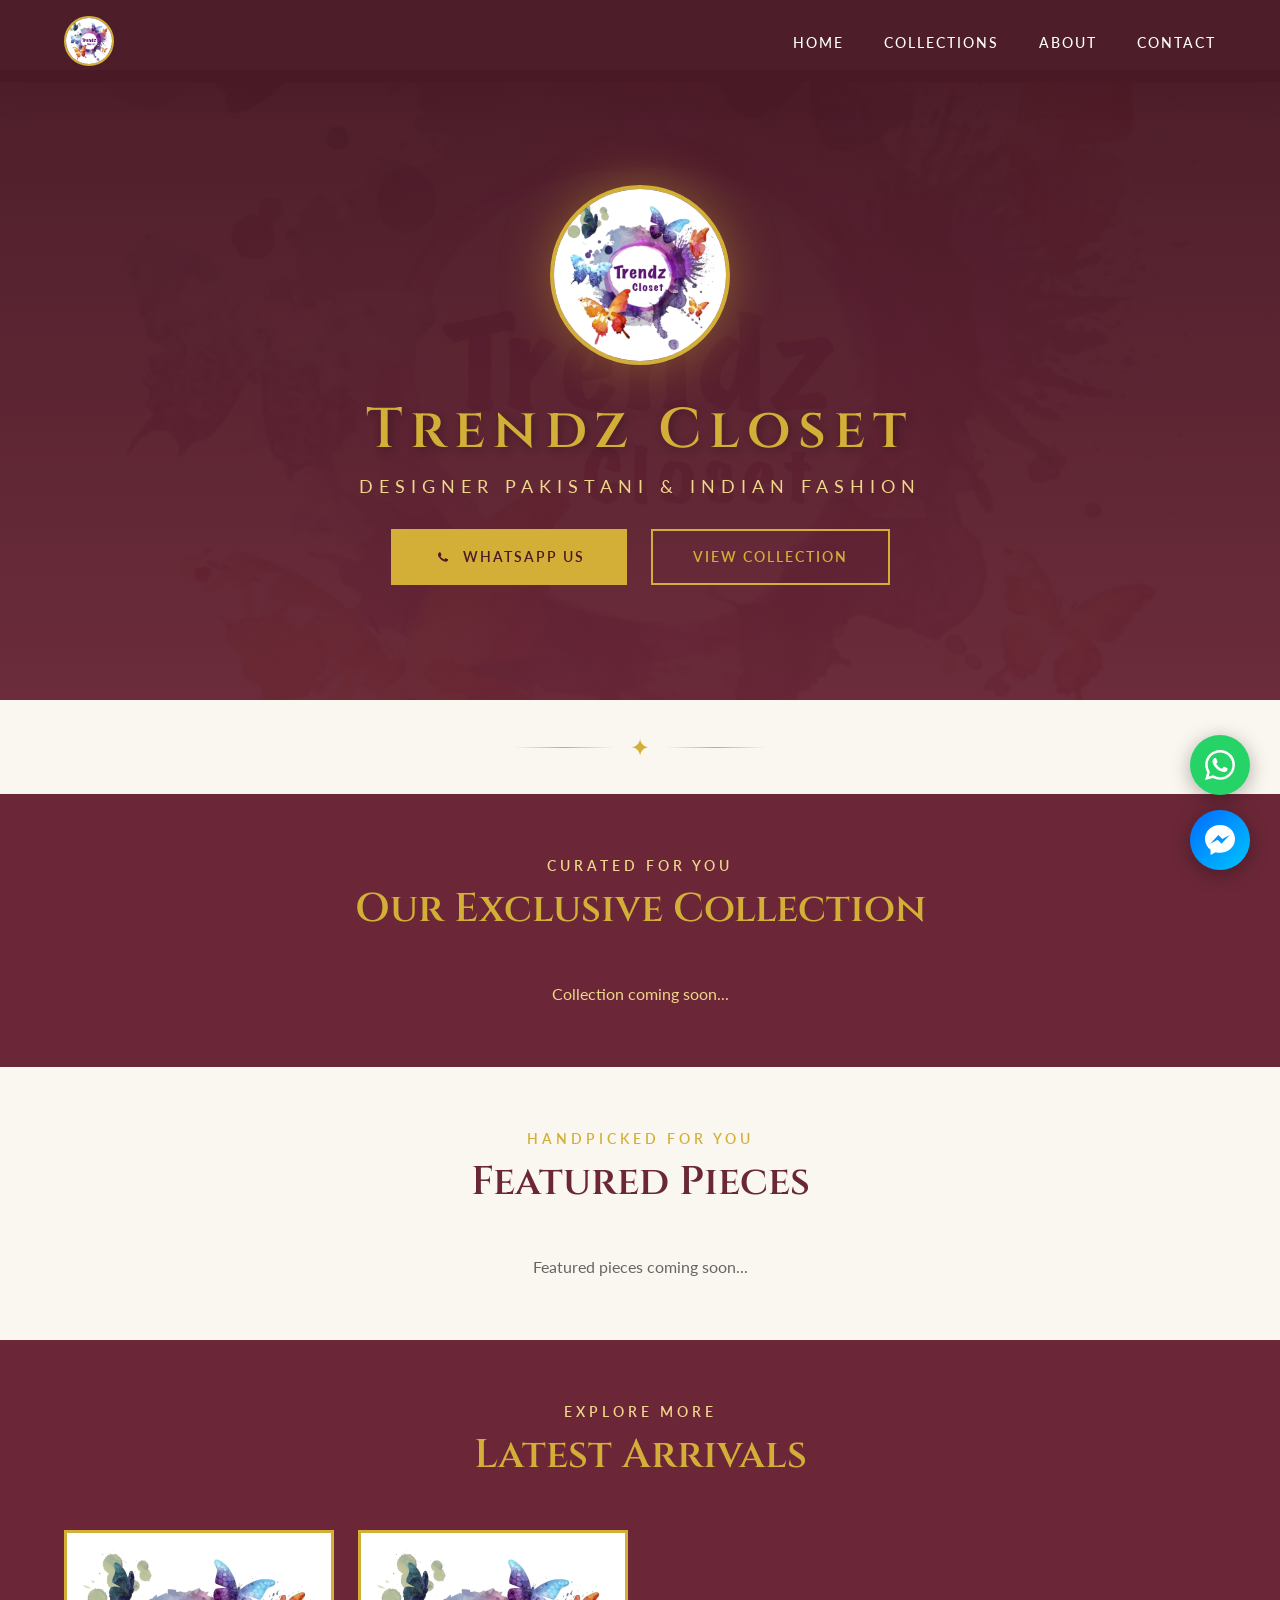
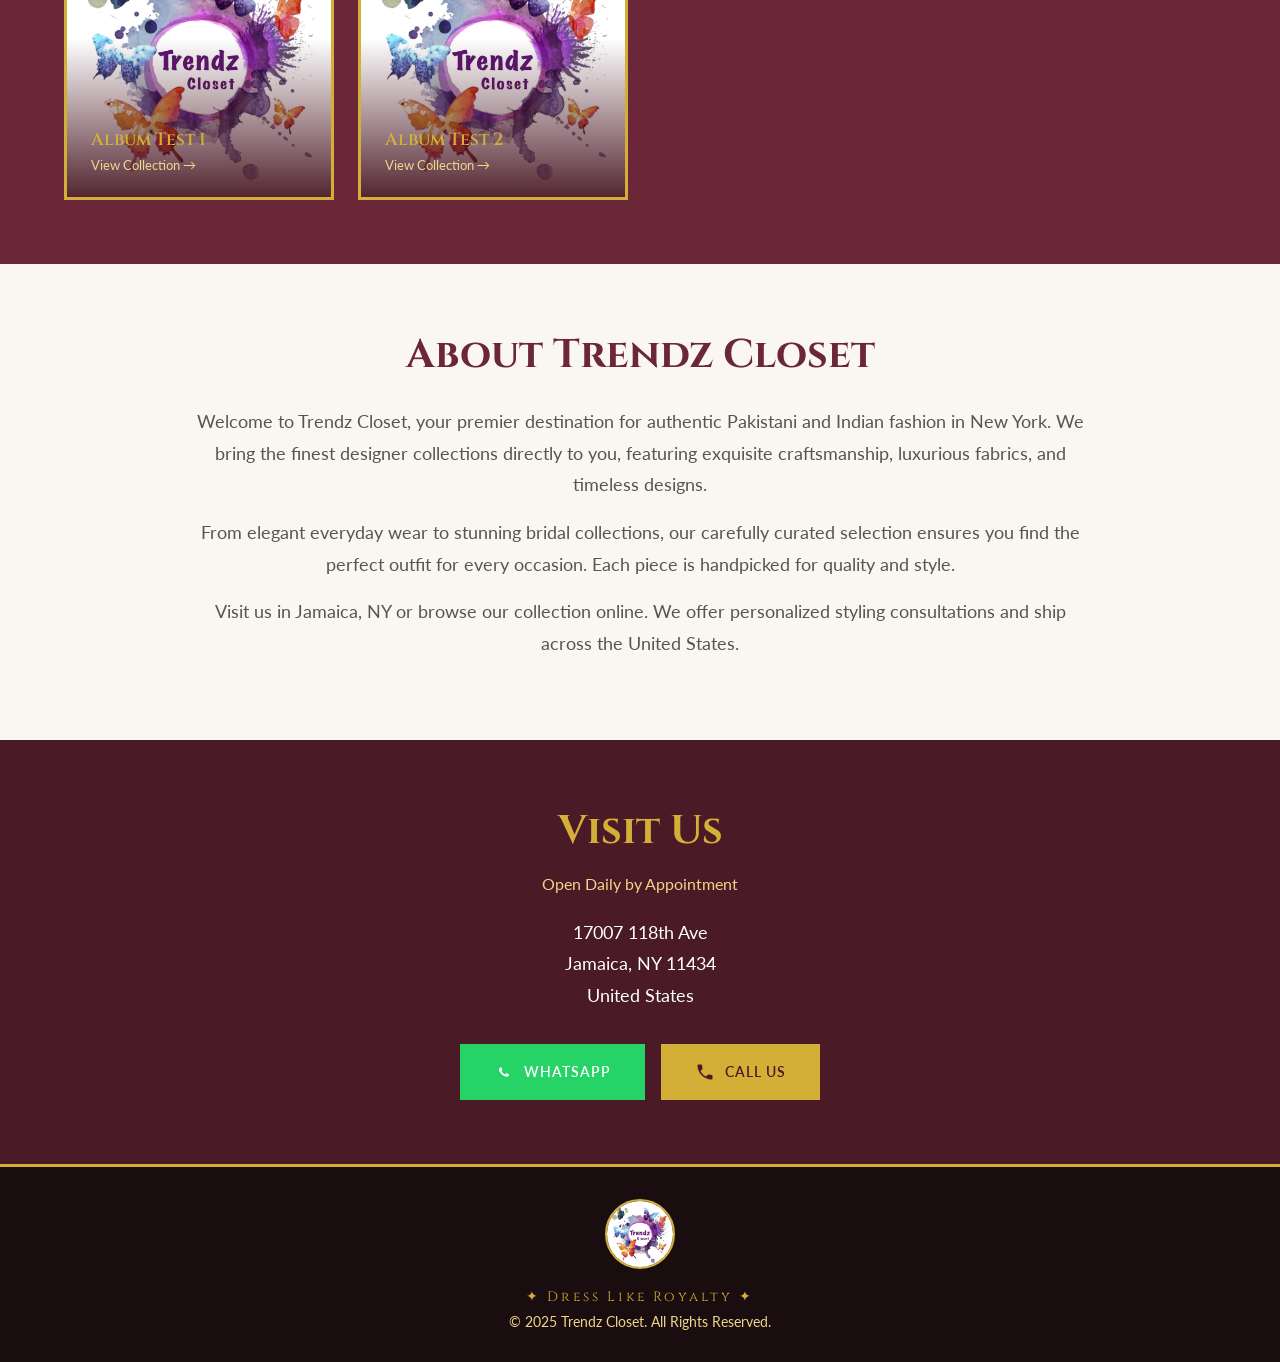
==== index.html @ cb1932cf "Add files via upload" ====
<!DOCTYPE html>
<html lang="en">
<head>
    <meta charset="UTF-8">
    <meta name="viewport" content="width=device-width, initial-scale=1.0">
    <title>Trendz Closet | Designer Pakistani & Indian Fashion</title>
    <link rel="preconnect" href="https://fonts.googleapis.com">
    <link rel="preconnect" href="https://fonts.gstatic.com" crossorigin>
    <link href="https://fonts.googleapis.com/css2?family=Cinzel:wght@400;500;600;700&family=Lato:wght@300;400;500;600&display=swap" rel="stylesheet">
    <style>
        :root {
            --burgundy: #6b2737;
            --burgundy-dark: #4a1a26;
            --burgundy-light: #8c3a4b;
            --gold: #d4af37;
            --gold-light: #f0d68a;
            --cream: #faf6f0;
            --ivory: #fffff0;
            --charcoal: #2c2c2c;
        }
        
        * {
            margin: 0;
            padding: 0;
            box-sizing: border-box;
        }
        
        html {
            scroll-behavior: smooth;
        }
        
        body {
            font-family: 'Lato', sans-serif;
            background: var(--cream);
            color: var(--charcoal);
            overflow-x: hidden;
        }
        
        /* Loading Spinner */
        .loading {
            display: flex;
            justify-content: center;
            align-items: center;
            min-height: 300px;
        }
        
        .spinner {
            width: 50px;
            height: 50px;
            border: 4px solid var(--gold-light);
            border-top-color: var(--gold);
            border-radius: 50%;
            animation: spin 1s linear infinite;
        }
        
        @keyframes spin {
            to { transform: rotate(360deg); }
        }
        
        /* Floating Buttons */
        .floating-buttons {
            position: fixed;
            bottom: 30px;
            right: 30px;
            display: flex;
            flex-direction: column;
            gap: 15px;
            z-index: 9999;
        }
        
        .float-btn {
            width: 60px;
            height: 60px;
            border-radius: 50%;
            display: flex;
            align-items: center;
            justify-content: center;
            box-shadow: 0 4px 20px rgba(0,0,0,0.3);
            transition: all 0.3s ease;
            text-decoration: none;
        }
        
        .float-btn:hover {
            transform: scale(1.1);
        }
        
        .whatsapp-btn {
            background: #25D366;
        }
        
        .messenger-btn {
            background: linear-gradient(135deg, #006AFF 0%, #00C6FF 100%);
        }
        
        .float-btn svg {
            width: 30px;
            height: 30px;
            fill: white;
        }
        
        /* Navigation */
        nav {
            position: fixed;
            top: 0;
            left: 0;
            right: 0;
            z-index: 1000;
            padding: 1rem 5%;
            display: flex;
            justify-content: space-between;
            align-items: center;
            background: rgba(74, 26, 38, 0.98);
            box-shadow: 0 4px 30px rgba(74, 26, 38, 0.4);
        }
        
        .nav-logo {
            height: 50px;
            border-radius: 50%;
            border: 2px solid var(--gold);
        }
        
        .nav-links {
            display: flex;
            gap: 2.5rem;
            list-style: none;
        }
        
        .nav-links a {
            color: white;
            text-decoration: none;
            font-size: 0.85rem;
            letter-spacing: 2px;
            text-transform: uppercase;
            font-weight: 500;
            transition: all 0.3s ease;
        }
        
        .nav-links a:hover {
            color: var(--gold);
        }
        
        .mobile-menu {
            display: none;
            flex-direction: column;
            gap: 5px;
            cursor: pointer;
        }
        
        .mobile-menu span {
            width: 25px;
            height: 3px;
            background: var(--gold);
        }
        
        /* Hero Section */
        .hero {
            min-height: 70vh;
            position: relative;
            display: flex;
            align-items: center;
            justify-content: center;
            background: var(--burgundy-dark);
            margin-top: 70px;
        }
        
        .hero-bg {
            position: absolute;
            inset: 0;
            background: url('images/logo.jpg') center center / cover no-repeat;
            opacity: 0.2;
        }
        
        .hero-overlay {
            position: absolute;
            inset: 0;
            background: linear-gradient(180deg, 
                rgba(74, 26, 38, 0.9) 0%, 
                rgba(107, 39, 55, 0.85) 100%);
        }
        
        .hero-content {
            position: relative;
            z-index: 2;
            text-align: center;
            color: white;
            padding: 2rem;
        }
        
        .hero-logo {
            width: 180px;
            margin-bottom: 1.5rem;
            border-radius: 50%;
            border: 4px solid var(--gold);
            box-shadow: 0 0 50px rgba(212, 175, 55, 0.4);
            animation: glow 2s ease-in-out infinite alternate;
        }
        
        @keyframes glow {
            from { box-shadow: 0 0 30px rgba(212, 175, 55, 0.3); }
            to { box-shadow: 0 0 60px rgba(212, 175, 55, 0.6); }
        }
        
        .hero-content h1 {
            font-family: 'Cinzel', serif;
            font-size: 3.5rem;
            font-weight: 600;
            letter-spacing: 8px;
            margin-bottom: 0.5rem;
            color: var(--gold);
            text-shadow: 2px 2px 10px rgba(0,0,0,0.3);
        }
        
        .hero-content .tagline {
            font-size: 1.1rem;
            letter-spacing: 6px;
            text-transform: uppercase;
            color: var(--gold-light);
            margin-bottom: 2rem;
        }
        
        .hero-buttons {
            display: flex;
            gap: 1.5rem;
            justify-content: center;
            flex-wrap: wrap;
        }
        
        .hero-btn {
            padding: 1rem 2.5rem;
            text-decoration: none;
            font-weight: 600;
            letter-spacing: 2px;
            text-transform: uppercase;
            font-size: 0.85rem;
            transition: all 0.3s ease;
            display: inline-flex;
            align-items: center;
            gap: 10px;
        }
        
        .hero-btn.primary {
            background: var(--gold);
            color: var(--burgundy-dark);
            border: 2px solid var(--gold);
        }
        
        .hero-btn.primary:hover {
            background: transparent;
            color: var(--gold);
        }
        
        .hero-btn.secondary {
            background: transparent;
            color: var(--gold);
            border: 2px solid var(--gold);
        }
        
        .hero-btn.secondary:hover {
            background: var(--gold);
            color: var(--burgundy-dark);
        }
        
        .hero-btn svg {
            width: 20px;
            height: 20px;
            fill: currentColor;
        }
        
        /* Divider */
        .divider {
            display: flex;
            align-items: center;
            justify-content: center;
            gap: 1rem;
            padding: 2rem 0;
            background: var(--cream);
        }
        
        .divider span {
            color: var(--gold);
            font-size: 1.5rem;
        }
        
        .divider::before, .divider::after {
            content: '';
            width: 100px;
            height: 1px;
            background: linear-gradient(90deg, transparent, var(--gold), transparent);
        }
        
        /* Section Styles */
        .section {
            padding: 4rem 5%;
        }
        
        .section.burgundy {
            background: var(--burgundy);
        }
        
        .section.cream {
            background: var(--cream);
        }
        
        .section-header {
            text-align: center;
            margin-bottom: 3rem;
        }
        
        .section-header .subtitle {
            color: var(--gold);
            letter-spacing: 4px;
            text-transform: uppercase;
            font-size: 0.85rem;
            font-weight: 600;
            margin-bottom: 0.5rem;
        }
        
        .section.burgundy .section-header .subtitle {
            color: var(--gold-light);
        }
        
        .section-header h2 {
            font-family: 'Cinzel', serif;
            font-size: 2.5rem;
            font-weight: 600;
            color: var(--burgundy);
        }
        
        .section.burgundy .section-header h2 {
            color: var(--gold);
        }
        
        /* Product Grid */
        .product-grid {
            display: grid;
            grid-template-columns: repeat(4, 1fr);
            gap: 1.5rem;
            max-width: 1400px;
            margin: 0 auto;
        }
        
        .product-grid.three-col {
            grid-template-columns: repeat(3, 1fr);
        }
        
        .product-card {
            position: relative;
            overflow: hidden;
            cursor: pointer;
            aspect-ratio: 3/4;
            border: 3px solid var(--gold);
            transition: all 0.3s ease;
            background: var(--burgundy-light);
        }
        
        .product-card:hover {
            transform: translateY(-8px);
            box-shadow: 0 20px 50px rgba(0,0,0,0.3);
        }
        
        .product-card img {
            width: 100%;
            height: 100%;
            object-fit: cover;
            transition: transform 0.6s ease;
        }
        
        .product-card:hover img {
            transform: scale(1.1);
        }
        
        .product-overlay {
            position: absolute;
            inset: 0;
            background: linear-gradient(180deg, transparent 30%, rgba(74, 26, 38, 0.95) 100%);
            display: flex;
            flex-direction: column;
            justify-content: flex-end;
            padding: 1.5rem;
            opacity: 0;
            transition: opacity 0.4s ease;
        }
        
        .product-card:hover .product-overlay {
            opacity: 1;
        }
        
        .product-overlay .price {
            font-family: 'Cinzel', serif;
            color: var(--gold);
            font-size: 1.5rem;
            font-weight: 600;
            margin-bottom: 0.3rem;
        }
        
        .product-overlay .description {
            color: var(--gold-light);
            font-size: 0.85rem;
            margin-bottom: 0.3rem;
        }
        
        .product-overlay .sizes {
            color: white;
            font-size: 0.75rem;
            letter-spacing: 2px;
            margin-bottom: 1rem;
        }
        
        .product-overlay .whatsapp-link {
            display: inline-flex;
            align-items: center;
            justify-content: center;
            gap: 8px;
            padding: 0.8rem 1.2rem;
            background: #25D366;
            color: white;
            text-decoration: none;
            font-size: 0.8rem;
            font-weight: 600;
            letter-spacing: 1px;
            text-transform: uppercase;
            transition: all 0.3s ease;
        }
        
        .product-overlay .whatsapp-link:hover {
            background: #128C7E;
        }
        
        .product-overlay .whatsapp-link svg {
            width: 18px;
            height: 18px;
            fill: white;
        }
        
        /* Featured Section (3 columns) */
        .featured-grid {
            display: grid;
            grid-template-columns: repeat(3, 1fr);
            gap: 2rem;
            max-width: 1200px;
            margin: 0 auto;
        }
        
        .featured-card {
            position: relative;
            overflow: hidden;
            aspect-ratio: 3/4;
            border: 4px solid var(--gold);
            transition: all 0.3s ease;
        }
        
        .featured-card:hover {
            transform: scale(1.02);
            box-shadow: 0 25px 60px rgba(0,0,0,0.3);
        }
        
        .featured-card img {
            width: 100%;
            height: 100%;
            object-fit: cover;
            transition: transform 0.6s ease;
        }
        
        .featured-card:hover img {
            transform: scale(1.08);
        }
        
        .featured-card .product-overlay {
            padding: 2rem;
        }
        
        .featured-card .price {
            font-size: 1.8rem;
        }
        
        /* Album Grid (Latest Arrivals) */
        .album-grid {
            display: grid;
            grid-template-columns: repeat(4, 1fr);
            gap: 1.5rem;
            max-width: 1400px;
            margin: 0 auto;
        }
        
        .album-card {
            position: relative;
            overflow: hidden;
            aspect-ratio: 1;
            border: 3px solid var(--gold);
            cursor: pointer;
            transition: all 0.3s ease;
        }
        
        .album-card:hover {
            transform: translateY(-8px);
            box-shadow: 0 20px 50px rgba(0,0,0,0.3);
        }
        
        .album-card img {
            width: 100%;
            height: 100%;
            object-fit: cover;
            transition: transform 0.6s ease;
        }
        
        .album-card:hover img {
            transform: scale(1.1);
        }
        
        .album-card .album-overlay {
            position: absolute;
            inset: 0;
            background: linear-gradient(180deg, transparent 40%, rgba(74, 26, 38, 0.95) 100%);
            display: flex;
            flex-direction: column;
            justify-content: flex-end;
            padding: 1.5rem;
            transition: all 0.3s ease;
        }
        
        .album-card .album-name {
            font-family: 'Cinzel', serif;
            color: var(--gold);
            font-size: 1.1rem;
            font-weight: 600;
            margin-bottom: 0.3rem;
        }
        
        .album-card .album-count {
            color: var(--gold-light);
            font-size: 0.8rem;
        }
        
        /* About Section */
        .about-section {
            padding: 4rem 5%;
            background: var(--cream);
        }
        
        .about-content {
            max-width: 900px;
            margin: 0 auto;
            text-align: center;
        }
        
        .about-content h2 {
            font-family: 'Cinzel', serif;
            font-size: 2.5rem;
            color: var(--burgundy);
            margin-bottom: 1.5rem;
        }
        
        .about-content p {
            color: #555;
            line-height: 1.8;
            margin-bottom: 1rem;
            font-size: 1.1rem;
        }
        
        /* Contact Section */
        .contact-section {
            padding: 4rem 5%;
            background: var(--burgundy-dark);
        }
        
        .contact-content {
            max-width: 600px;
            margin: 0 auto;
            text-align: center;
        }
        
        .contact-content h2 {
            font-family: 'Cinzel', serif;
            font-size: 2.5rem;
            color: var(--gold);
            margin-bottom: 1rem;
        }
        
        .contact-content p {
            color: var(--gold-light);
            margin-bottom: 0.5rem;
        }
        
        .contact-content .address {
            color: white;
            font-size: 1.1rem;
            margin: 1.5rem 0;
            line-height: 1.8;
        }
        
        .contact-buttons {
            display: flex;
            gap: 1rem;
            justify-content: center;
            flex-wrap: wrap;
            margin-top: 2rem;
        }
        
        .contact-btn {
            padding: 1rem 2rem;
            text-decoration: none;
            font-weight: 600;
            letter-spacing: 1px;
            text-transform: uppercase;
            font-size: 0.85rem;
            display: inline-flex;
            align-items: center;
            gap: 10px;
            transition: all 0.3s ease;
            border: 2px solid;
        }
        
        .contact-btn.whatsapp {
            background: #25D366;
            border-color: #25D366;
            color: white;
        }
        
        .contact-btn.whatsapp:hover {
            background: transparent;
        }
        
        .contact-btn.phone {
            background: var(--gold);
            border-color: var(--gold);
            color: var(--burgundy-dark);
        }
        
        .contact-btn.phone:hover {
            background: transparent;
            color: var(--gold);
        }
        
        .contact-btn svg {
            width: 20px;
            height: 20px;
            fill: currentColor;
        }
        
        /* Footer */
        footer {
            background: #1a0d10;
            padding: 2rem 5%;
            text-align: center;
            border-top: 3px solid var(--gold);
        }
        
        footer img {
            width: 70px;
            border-radius: 50%;
            border: 2px solid var(--gold);
            margin-bottom: 1rem;
        }
        
        footer p {
            color: var(--gold-light);
            font-size: 0.85rem;
        }
        
        footer .tagline {
            color: var(--gold);
            font-family: 'Cinzel', serif;
            margin-bottom: 0.5rem;
            letter-spacing: 3px;
        }
        
        /* Album Page Styles */
        .album-page {
            display: none;
            padding-top: 90px;
            min-height: 100vh;
        }
        
        .album-page.active {
            display: block;
        }
        
        .album-page-header {
            background: var(--burgundy);
            padding: 3rem 5%;
            text-align: center;
        }
        
        .album-page-header h1 {
            font-family: 'Cinzel', serif;
            color: var(--gold);
            font-size: 2.5rem;
            margin-bottom: 0.5rem;
        }
        
        .album-page-header p {
            color: var(--gold-light);
        }
        
        .back-btn {
            display: inline-flex;
            align-items: center;
            gap: 8px;
            color: var(--gold);
            text-decoration: none;
            margin-bottom: 1rem;
            font-size: 0.9rem;
            transition: color 0.3s ease;
        }
        
        .back-btn:hover {
            color: var(--gold-light);
        }
        
        .album-page-content {
            padding: 3rem 5%;
            background: var(--cream);
        }
        
        /* Responsive */
        @media (max-width: 1024px) {
            .product-grid, .album-grid {
                grid-template-columns: repeat(3, 1fr);
            }
            
            .featured-grid {
                grid-template-columns: repeat(3, 1fr);
            }
        }
        
        @media (max-width: 768px) {
            .nav-links {
                display: none;
            }
            
            .mobile-menu {
                display: flex;
            }
            
            .product-grid, .album-grid {
                grid-template-columns: repeat(2, 1fr);
                gap: 1rem;
            }
            
            .featured-grid {
                grid-template-columns: 1fr;
                max-width: 400px;
            }
            
            .hero-content h1 {
                font-size: 2rem;
                letter-spacing: 4px;
            }
            
            .hero-content .tagline {
                font-size: 0.8rem;
                letter-spacing: 3px;
            }
            
            .section-header h2 {
                font-size: 1.8rem;
            }
            
            .product-overlay {
                opacity: 1;
                background: linear-gradient(180deg, transparent 50%, rgba(74, 26, 38, 0.95) 100%);
            }
        }
        
        @media (max-width: 500px) {
            .hero-buttons {
                flex-direction: column;
                align-items: center;
            }
            
            .contact-buttons {
                flex-direction: column;
            }
        }
    </style>
</head>
<body>
    <!-- Floating Buttons -->
    <div class="floating-buttons">
        <a href="https://wa.me/16464097127?text=Hi! I'm interested in your collection" class="float-btn whatsapp-btn" target="_blank" title="Chat on WhatsApp">
            <svg viewBox="0 0 24 24"><path d="M17.472 14.382c-.297-.149-1.758-.867-2.03-.967-.273-.099-.471-.148-.67.15-.197.297-.767.966-.94 1.164-.173.199-.347.223-.644.075-.297-.15-1.255-.463-2.39-1.475-.883-.788-1.48-1.761-1.653-2.059-.173-.297-.018-.458.13-.606.134-.133.298-.347.446-.52.149-.174.198-.298.298-.497.099-.198.05-.371-.025-.52-.075-.149-.669-1.612-.916-2.207-.242-.579-.487-.5-.669-.51-.173-.008-.371-.01-.57-.01-.198 0-.52.074-.792.372-.272.297-1.04 1.016-1.04 2.479 0 1.462 1.065 2.875 1.213 3.074.149.198 2.096 3.2 5.077 4.487.709.306 1.262.489 1.694.625.712.227 1.36.195 1.871.118.571-.085 1.758-.719 2.006-1.413.248-.694.248-1.289.173-1.413-.074-.124-.272-.198-.57-.347m-5.421 7.403h-.004a9.87 9.87 0 01-5.031-1.378l-.361-.214-3.741.982.998-3.648-.235-.374a9.86 9.86 0 01-1.51-5.26c.001-5.45 4.436-9.884 9.888-9.884 2.64 0 5.122 1.03 6.988 2.898a9.825 9.825 0 012.893 6.994c-.003 5.45-4.437 9.884-9.885 9.884m8.413-18.297A11.815 11.815 0 0012.05 0C5.495 0 .16 5.335.157 11.892c0 2.096.547 4.142 1.588 5.945L.057 24l6.305-1.654a11.882 11.882 0 005.683 1.448h.005c6.554 0 11.89-5.335 11.893-11.893a11.821 11.821 0 00-3.48-8.413z"/></svg>
        </a>
        <a href="https://m.me/trendzclosetny" class="float-btn messenger-btn" target="_blank" title="Chat on Messenger">
            <svg viewBox="0 0 24 24"><path d="M12 0C5.373 0 0 4.974 0 11.111c0 3.498 1.744 6.614 4.469 8.654V24l4.088-2.242c1.092.301 2.246.464 3.443.464 6.627 0 12-4.975 12-11.111S18.627 0 12 0zm1.191 14.963l-3.055-3.26-5.963 3.26L10.732 8l3.131 3.259L19.752 8l-6.561 6.963z"/></svg>
        </a>
    </div>

    <!-- Navigation -->
    <nav>
        <img src="images/logo.jpg" alt="Trendz Closet" class="nav-logo">
        <ul class="nav-links">
            <li><a href="#home" onclick="showHome()">Home</a></li>
            <li><a href="#collections">Collections</a></li>
            <li><a href="#about">About</a></li>
            <li><a href="#contact">Contact</a></li>
        </ul>
        <div class="mobile-menu">
            <span></span>
            <span></span>
            <span></span>
        </div>
    </nav>

    <!-- Main Home Page -->
    <main id="homePage">
        <!-- Hero Section -->
        <section class="hero" id="home">
            <div class="hero-bg"></div>
            <div class="hero-overlay"></div>
            <div class="hero-content">
                <img src="images/logo.jpg" alt="Trendz Closet Logo" class="hero-logo">
                <h1>Trendz Closet</h1>
                <p class="tagline">Designer Pakistani & Indian Fashion</p>
                <div class="hero-buttons">
                    <a href="https://wa.me/16464097127?text=Hi! I'm interested in your collection" class="hero-btn primary" target="_blank">
                        <svg viewBox="0 0 24 24"><path d="M17.472 14.382c-.297-.149-1.758-.867-2.03-.967-.273-.099-.471-.148-.67.15-.197.297-.767.966-.94 1.164-.173.199-.347.223-.644.075-.297-.15-1.255-.463-2.39-1.475-.883-.788-1.48-1.761-1.653-2.059-.173-.297-.018-.458.13-.606.134-.133.298-.347.446-.52.149-.174.198-.298.298-.497.099-.198.05-.371-.025-.52-.075-.149-.669-1.612-.916-2.207-.242-.579-.487-.5-.669-.51-.173-.008-.371-.01-.57-.01-.198 0-.52.074-.792.372-.272.297-1.04 1.016-1.04 2.479 0 1.462 1.065 2.875 1.213 3.074.149.198 2.096 3.2 5.077 4.487.709.306 1.262.489 1.694.625.712.227 1.36.195 1.871.118.571-.085 1.758-.719 2.006-1.413.248-.694.248-1.289.173-1.413-.074-.124-.272-.198-.57-.347"/></svg>
                        WhatsApp Us
                    </a>
                    <a href="#collections" class="hero-btn secondary">View Collection</a>
                </div>
            </div>
        </section>

        <div class="divider"><span>✦</span></div>

        <!-- Our Exclusive Collection Section -->
        <section class="section burgundy" id="collections">
            <div class="section-header">
                <p class="subtitle">Curated For You</p>
                <h2>Our Exclusive Collection</h2>
            </div>
            <div class="product-grid" id="exclusiveCollection">
                <div class="loading"><div class="spinner"></div></div>
            </div>
        </section>

        <!-- Featured Pieces Section -->
        <section class="section cream">
            <div class="section-header">
                <p class="subtitle">Handpicked For You</p>
                <h2>Featured Pieces</h2>
            </div>
            <div class="featured-grid" id="featuredPieces">
                <div class="loading"><div class="spinner"></div></div>
            </div>
        </section>

        <!-- Latest Arrivals (Album Links) -->
        <section class="section burgundy">
            <div class="section-header">
                <p class="subtitle">Explore More</p>
                <h2>Latest Arrivals</h2>
            </div>
            <div class="album-grid" id="latestArrivals">
                <div class="loading"><div class="spinner"></div></div>
            </div>
        </section>

        <!-- About Section -->
        <section class="about-section" id="about">
            <div class="about-content">
                <h2>About Trendz Closet</h2>
                <p>Welcome to Trendz Closet, your premier destination for authentic Pakistani and Indian fashion in New York. We bring the finest designer collections directly to you, featuring exquisite craftsmanship, luxurious fabrics, and timeless designs.</p>
                <p>From elegant everyday wear to stunning bridal collections, our carefully curated selection ensures you find the perfect outfit for every occasion. Each piece is handpicked for quality and style.</p>
                <p>Visit us in Jamaica, NY or browse our collection online. We offer personalized styling consultations and ship across the United States.</p>
            </div>
        </section>

        <!-- Contact Section -->
        <section class="contact-section" id="contact">
            <div class="contact-content">
                <h2>Visit Us</h2>
                <p>Open Daily by Appointment</p>
                <div class="address">
                    17007 118th Ave<br>
                    Jamaica, NY 11434<br>
                    United States
                </div>
                <div class="contact-buttons">
                    <a href="https://wa.me/16464097127?text=Hi! I'd like to schedule an appointment" class="contact-btn whatsapp" target="_blank">
                        <svg viewBox="0 0 24 24"><path d="M17.472 14.382c-.297-.149-1.758-.867-2.03-.967-.273-.099-.471-.148-.67.15-.197.297-.767.966-.94 1.164-.173.199-.347.223-.644.075-.297-.15-1.255-.463-2.39-1.475-.883-.788-1.48-1.761-1.653-2.059-.173-.297-.018-.458.13-.606.134-.133.298-.347.446-.52.149-.174.198-.298.298-.497.099-.198.05-.371-.025-.52-.075-.149-.669-1.612-.916-2.207-.242-.579-.487-.5-.669-.51-.173-.008-.371-.01-.57-.01-.198 0-.52.074-.792.372-.272.297-1.04 1.016-1.04 2.479 0 1.462 1.065 2.875 1.213 3.074.149.198 2.096 3.2 5.077 4.487.709.306 1.262.489 1.694.625.712.227 1.36.195 1.871.118.571-.085 1.758-.719 2.006-1.413.248-.694.248-1.289.173-1.413-.074-.124-.272-.198-.57-.347"/></svg>
                        WhatsApp
                    </a>
                    <a href="tel:+16464097127" class="contact-btn phone">
                        <svg viewBox="0 0 24 24"><path d="M6.62 10.79c1.44 2.83 3.76 5.14 6.59 6.59l2.2-2.2c.27-.27.67-.36 1.02-.24 1.12.37 2.33.57 3.57.57.55 0 1 .45 1 1V20c0 .55-.45 1-1 1-9.39 0-17-7.61-17-17 0-.55.45-1 1-1h3.5c.55 0 1 .45 1 1 0 1.25.2 2.45.57 3.57.11.35.03.74-.25 1.02l-2.2 2.2z"/></svg>
                        Call Us
                    </a>
                </div>
            </div>
        </section>

        <!-- Footer -->
        <footer>
            <img src="images/logo.jpg" alt="Trendz Closet">
            <p class="tagline">✦ Dress Like Royalty ✦</p>
            <p>© 2025 Trendz Closet. All Rights Reserved.</p>
        </footer>
    </main>

    <!-- Album Detail Page (Hidden by default) -->
    <div class="album-page" id="albumPage">
        <div class="album-page-header">
            <a href="#" class="back-btn" onclick="showHome(); return false;">← Back to Collections</a>
            <h1 id="albumPageTitle">Album Name</h1>
            <p id="albumPageCount">0 Items</p>
        </div>
        <div class="album-page-content">
            <div class="product-grid" id="albumPageProducts">
                <div class="loading"><div class="spinner"></div></div>
            </div>
        </div>
    </div>

    <script>
        // Facebook API Configuration
        // PERMANENT TOKEN - Never expires!
        const CONFIG = {
            accessToken: '[base64]',
            pageId: '373134302848785',
            whatsappNumber: '16464097127',
            albums: {
                exclusive: '1520260263436089',
                featured: '1520260906769358',
                latestArrivals: [
                    { id: '1520262290102553', name: 'Album Test 1' },
                    { id: '1520263293435786', name: 'Album Test 2' }
                ]
            }
        };

        // Parse price and details from caption
        function parseCaption(caption) {
            if (!caption) return { price: 'Contact for Price', description: '', sizes: '' };
            
            const priceMatch = caption.match(/\$[\d,.]+/);
            const price = priceMatch ? priceMatch[0] : 'Contact for Price';
            
            // Extract sizes (S, M, L, XL patterns)
            const sizeMatch = caption.match(/[SMLX]{1,2}[\s,]*[SMLX]{0,2}[\s,]*[SMLX]{0,2}[\s,]*[SMLX]{0,2}/gi);
            const sizes = sizeMatch ? sizeMatch[0].trim() : '';
            
            // Get description (remove price and sizes)
            let description = caption
                .replace(/\$[\d,.]+/, '')
                .replace(/[SMLX]{1,2}[\s,]*[SMLX]{0,2}[\s,]*[SMLX]{0,2}[\s,]*[SMLX]{0,2}/gi, '')
                .replace(/^[\s\-–—]+|[\s\-–—]+$/g, '')
                .trim();
            
            // Limit description length
            if (description.length > 50) {
                description = description.substring(0, 50) + '...';
            }
            
            return { price, description, sizes };
        }

        // Create WhatsApp link
        function createWhatsAppLink(productName, price) {
            const message = encodeURIComponent(`Hi! I'm interested in this item: ${productName} (${price}). Please share more details!`);
            return `https://wa.me/${CONFIG.whatsappNumber}?text=${message}`;
        }

        // Create product card HTML
        function createProductCard(photo, isLarge = false) {
            const { price, description, sizes } = parseCaption(photo.name);
            const imageUrl = photo.source || (photo.images && photo.images[0] ? photo.images[0].source : '');
            const whatsappLink = createWhatsAppLink(description || 'this product', price);
            
            return `
                <div class="product-card ${isLarge ? 'featured-card' : ''}">
                    <img src="${imageUrl}" alt="${description}" loading="lazy">
                    <div class="product-overlay">
                        <div class="price">${price}</div>
                        ${description ? `<div class="description">${description}</div>` : ''}
                        ${sizes ? `<div class="sizes">${sizes}</div>` : ''}
                        <a href="${whatsappLink}" class="whatsapp-link" target="_blank">
                            <svg viewBox="0 0 24 24"><path d="M17.472 14.382c-.297-.149-1.758-.867-2.03-.967-.273-.099-.471-.148-.67.15-.197.297-.767.966-.94 1.164-.173.199-.347.223-.644.075-.297-.15-1.255-.463-2.39-1.475-.883-.788-1.48-1.761-1.653-2.059-.173-.297-.018-.458.13-.606.134-.133.298-.347.446-.52.149-.174.198-.298.298-.497.099-.198.05-.371-.025-.52-.075-.149-.669-1.612-.916-2.207-.242-.579-.487-.5-.669-.51-.173-.008-.371-.01-.57-.01-.198 0-.52.074-.792.372-.272.297-1.04 1.016-1.04 2.479 0 1.462 1.065 2.875 1.213 3.074.149.198 2.096 3.2 5.077 4.487.709.306 1.262.489 1.694.625.712.227 1.36.195 1.871.118.571-.085 1.758-.719 2.006-1.413.248-.694.248-1.289.173-1.413-.074-.124-.272-.198-.57-.347"/></svg>
                            I Want This
                        </a>
                    </div>
                </div>
            `;
        }

        // Create album card HTML
        function createAlbumCard(album, coverPhoto) {
            const imageUrl = coverPhoto ? coverPhoto.source : 'images/logo.jpg';
            return `
                <div class="album-card" onclick="showAlbum('${album.id}', '${album.name}')">
                    <img src="${imageUrl}" alt="${album.name}" loading="lazy">
                    <div class="album-overlay">
                        <div class="album-name">${album.name}</div>
                        <div class="album-count">View Collection →</div>
                    </div>
                </div>
            `;
        }

        // Fetch photos from album
        async function fetchAlbumPhotos(albumId, limit = 50) {
            const url = `https://graph.facebook.com/v24.0/${albumId}/photos?fields=source,name,images&limit=${limit}&access_token=${CONFIG.accessToken}`;
            try {
                const response = await fetch(url);
                const data = await response.json();
                return data.data || [];
            } catch (error) {
                console.error('Error fetching photos:', error);
                return [];
            }
        }

        // Load Exclusive Collection
        async function loadExclusiveCollection() {
            const container = document.getElementById('exclusiveCollection');
            const photos = await fetchAlbumPhotos(CONFIG.albums.exclusive, 8);
            
            if (photos.length > 0) {
                container.innerHTML = photos.map(photo => createProductCard(photo)).join('');
            } else {
                container.innerHTML = '<p style="color: var(--gold-light); text-align: center; grid-column: 1/-1;">Collection coming soon...</p>';
            }
        }

        // Load Featured Pieces
        async function loadFeaturedPieces() {
            const container = document.getElementById('featuredPieces');
            const photos = await fetchAlbumPhotos(CONFIG.albums.featured, 3);
            
            if (photos.length > 0) {
                container.innerHTML = photos.map(photo => createProductCard(photo, true)).join('');
            } else {
                container.innerHTML = '<p style="color: #666; text-align: center; grid-column: 1/-1;">Featured pieces coming soon...</p>';
            }
        }

        // Load Latest Arrivals (Album Covers)
        async function loadLatestArrivals() {
            const container = document.getElementById('latestArrivals');
            let html = '';
            
            for (const album of CONFIG.albums.latestArrivals) {
                const photos = await fetchAlbumPhotos(album.id, 1);
                const coverPhoto = photos[0] || null;
                html += createAlbumCard(album, coverPhoto);
            }
            
            container.innerHTML = html || '<p style="color: var(--gold-light); text-align: center; grid-column: 1/-1;">More collections coming soon...</p>';
        }

        // Show Album Page
        async function showAlbum(albumId, albumName) {
            document.getElementById('homePage').style.display = 'none';
            document.getElementById('albumPage').classList.add('active');
            document.getElementById('albumPageTitle').textContent = albumName;
            
            const container = document.getElementById('albumPageProducts');
            container.innerHTML = '<div class="loading"><div class="spinner"></div></div>';
            
            const photos = await fetchAlbumPhotos(albumId, 50);
            document.getElementById('albumPageCount').textContent = `${photos.length} Items`;
            
            if (photos.length > 0) {
                container.innerHTML = photos.map(photo => createProductCard(photo)).join('');
            } else {
                container.innerHTML = '<p style="color: #666; text-align: center; grid-column: 1/-1;">No items in this collection yet.</p>';
            }
            
            window.scrollTo(0, 0);
        }

        // Show Home Page
        function showHome() {
            document.getElementById('albumPage').classList.remove('active');
            document.getElementById('homePage').style.display = 'block';
            window.scrollTo(0, 0);
        }

        // Initialize
        document.addEventListener('DOMContentLoaded', () => {
            loadExclusiveCollection();
            loadFeaturedPieces();
            loadLatestArrivals();
        });
    </script>
</body>
</html>
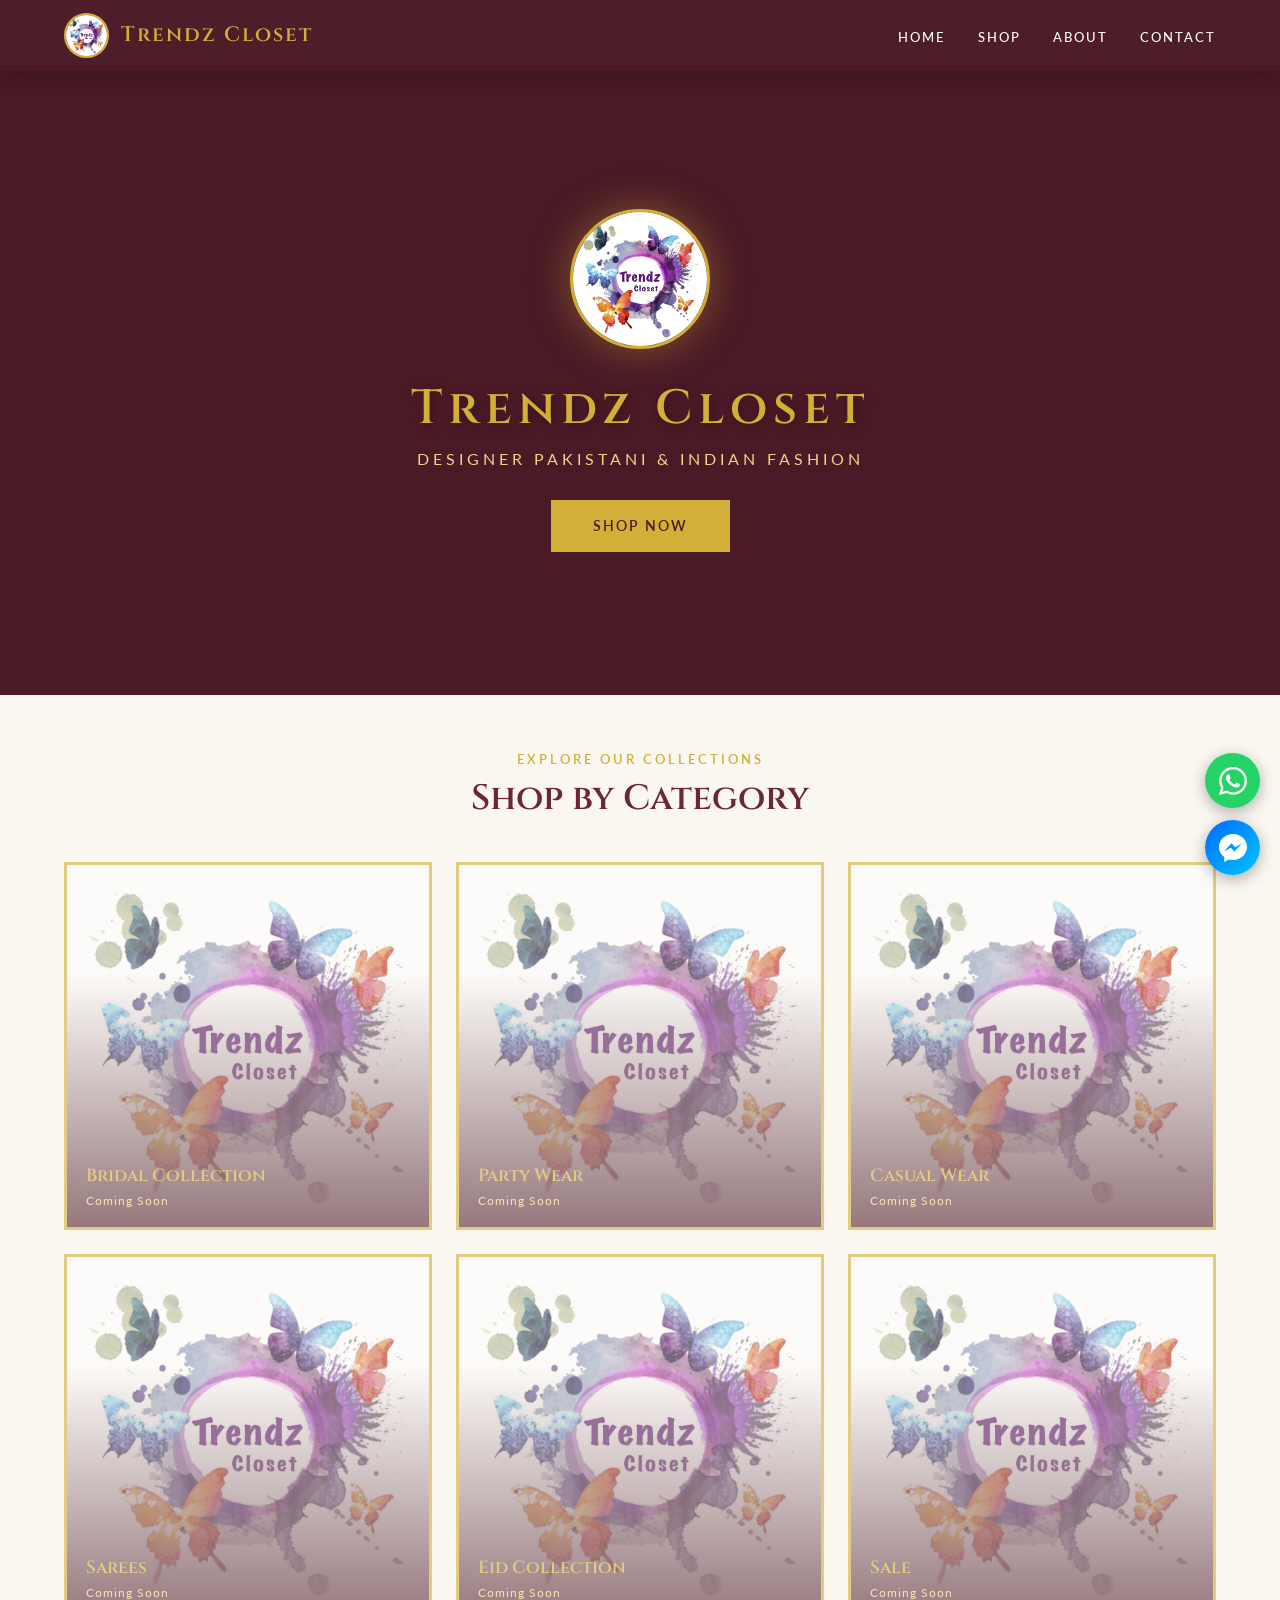
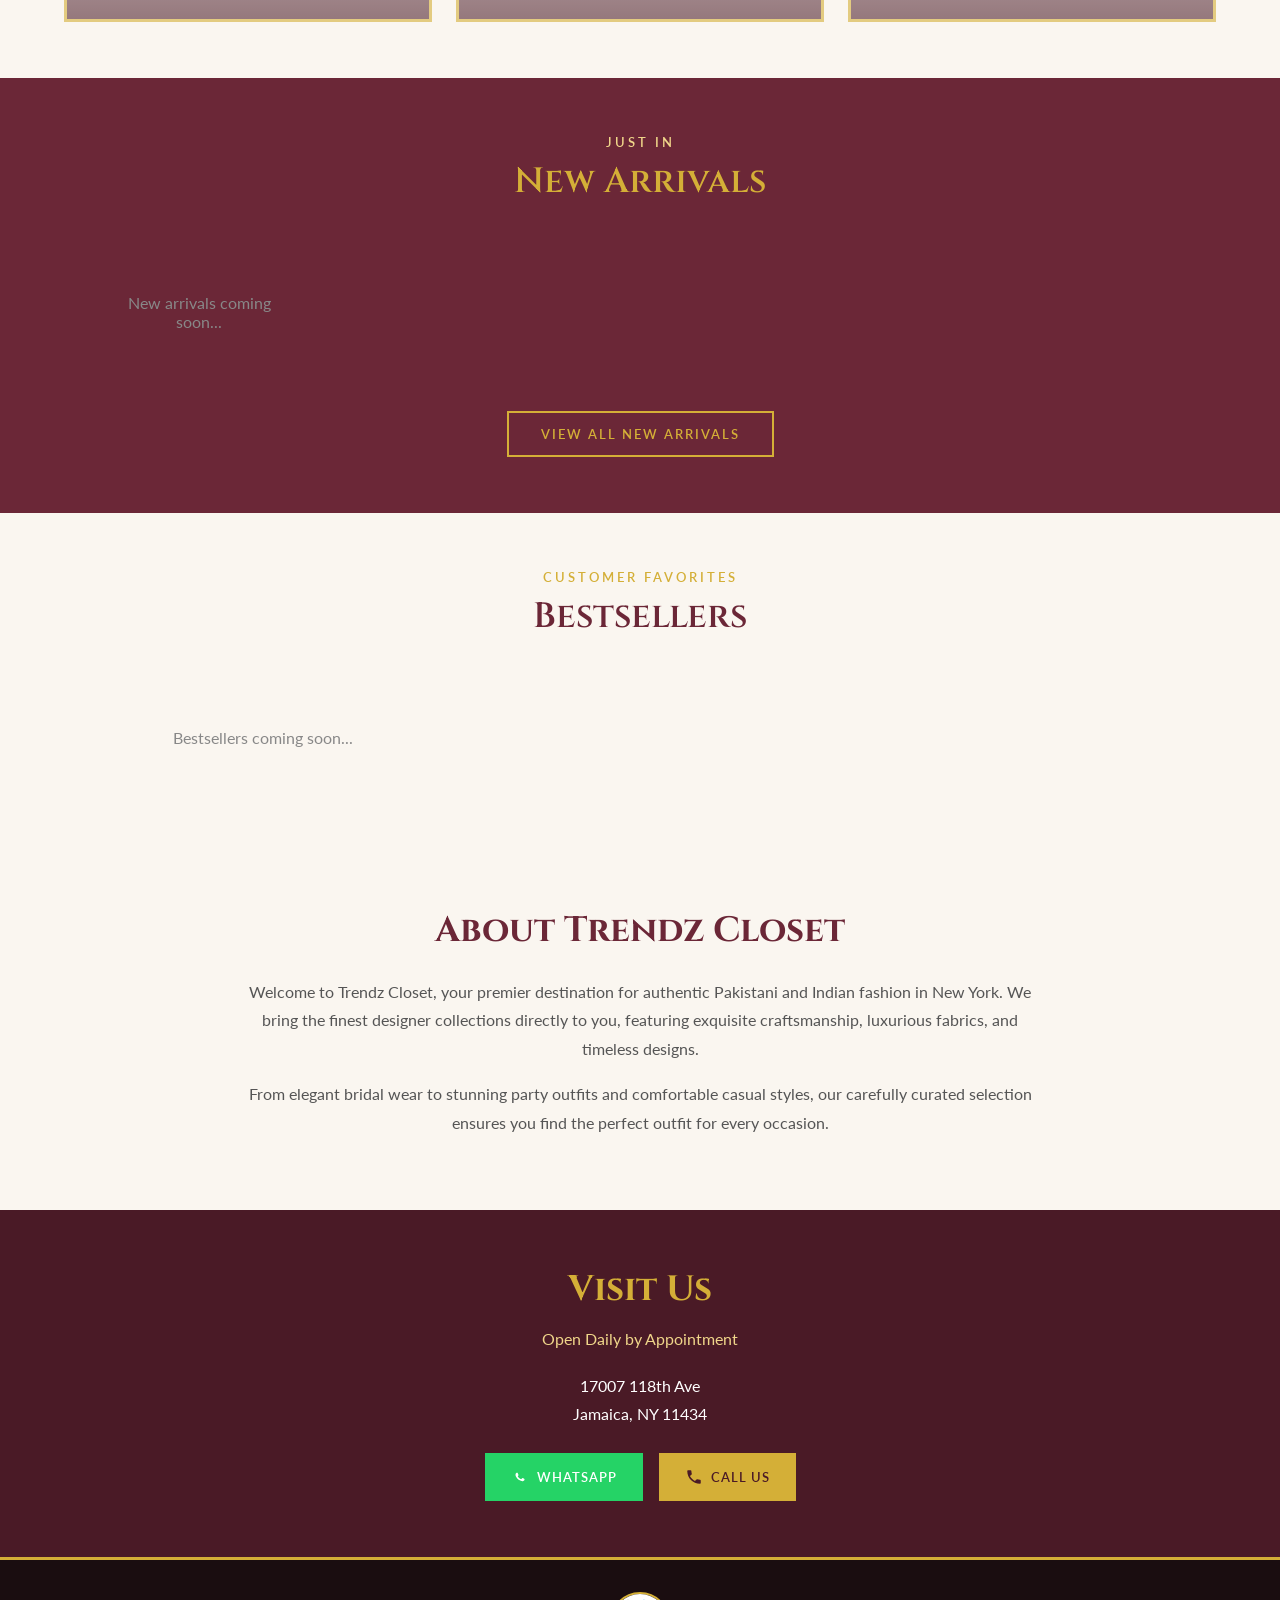
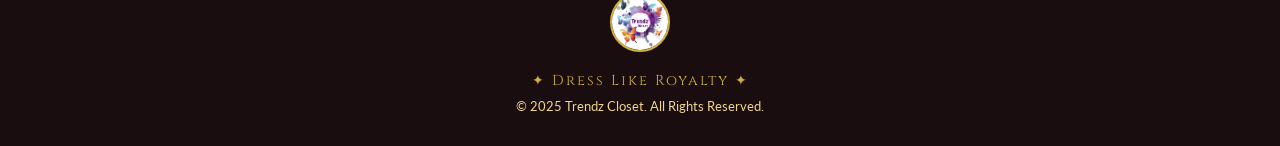
==== commit 87dd8fad: "Add files via upload" ====
--- a/index.html
+++ b/index.html
@@ -41,13 +41,14 @@
             display: flex;
             justify-content: center;
             align-items: center;
-            min-height: 300px;
+            min-height: 200px;
+            width: 100%;
         }
         
         .spinner {
-            width: 50px;
-            height: 50px;
-            border: 4px solid var(--gold-light);
+            width: 40px;
+            height: 40px;
+            border: 3px solid var(--gold-light);
             border-top-color: var(--gold);
             border-radius: 50%;
             animation: spin 1s linear infinite;
@@ -60,22 +61,22 @@
         /* Floating Buttons */
         .floating-buttons {
             position: fixed;
-            bottom: 30px;
-            right: 30px;
+            bottom: 25px;
+            right: 20px;
             display: flex;
             flex-direction: column;
-            gap: 15px;
+            gap: 12px;
             z-index: 9999;
         }
         
         .float-btn {
-            width: 60px;
-            height: 60px;
+            width: 55px;
+            height: 55px;
             border-radius: 50%;
             display: flex;
             align-items: center;
             justify-content: center;
-            box-shadow: 0 4px 20px rgba(0,0,0,0.3);
+            box-shadow: 0 4px 15px rgba(0,0,0,0.3);
             transition: all 0.3s ease;
             text-decoration: none;
         }
@@ -84,17 +85,17 @@
             transform: scale(1.1);
         }
         
-        .whatsapp-btn {
+        .whatsapp-float {
             background: #25D366;
         }
         
-        .messenger-btn {
+        .messenger-float {
             background: linear-gradient(135deg, #006AFF 0%, #00C6FF 100%);
         }
         
         .float-btn svg {
-            width: 30px;
-            height: 30px;
+            width: 28px;
+            height: 28px;
             fill: white;
         }
         
@@ -105,30 +106,45 @@
             left: 0;
             right: 0;
             z-index: 1000;
-            padding: 1rem 5%;
+            padding: 0.8rem 5%;
             display: flex;
             justify-content: space-between;
             align-items: center;
             background: rgba(74, 26, 38, 0.98);
-            box-shadow: 0 4px 30px rgba(74, 26, 38, 0.4);
+            box-shadow: 0 2px 20px rgba(0,0,0,0.3);
         }
         
         .nav-logo {
-            height: 50px;
+            height: 45px;
             border-radius: 50%;
             border: 2px solid var(--gold);
         }
         
+        .nav-brand {
+            display: flex;
+            align-items: center;
+            gap: 12px;
+            text-decoration: none;
+        }
+        
+        .nav-brand h1 {
+            font-family: 'Cinzel', serif;
+            color: var(--gold);
+            font-size: 1.3rem;
+            font-weight: 600;
+            letter-spacing: 2px;
+        }
+        
         .nav-links {
             display: flex;
-            gap: 2.5rem;
+            gap: 2rem;
             list-style: none;
         }
         
         .nav-links a {
             color: white;
             text-decoration: none;
-            font-size: 0.85rem;
+            font-size: 0.8rem;
             letter-spacing: 2px;
             text-transform: uppercase;
             font-weight: 500;
@@ -144,12 +160,46 @@
             flex-direction: column;
             gap: 5px;
             cursor: pointer;
+            padding: 5px;
         }
         
         .mobile-menu span {
             width: 25px;
-            height: 3px;
+            height: 2px;
             background: var(--gold);
+            transition: all 0.3s ease;
+        }
+        
+        /* Mobile Nav Menu */
+        .mobile-nav {
+            display: none;
+            position: fixed;
+            top: 65px;
+            left: 0;
+            right: 0;
+            background: var(--burgundy-dark);
+            padding: 1rem;
+            z-index: 999;
+            box-shadow: 0 5px 20px rgba(0,0,0,0.3);
+        }
+        
+        .mobile-nav.active {
+            display: block;
+        }
+        
+        .mobile-nav a {
+            display: block;
+            color: white;
+            text-decoration: none;
+            padding: 0.8rem 1rem;
+            font-size: 0.9rem;
+            letter-spacing: 1px;
+            border-bottom: 1px solid rgba(212,175,55,0.2);
+        }
+        
+        .mobile-nav a:hover {
+            color: var(--gold);
+            background: rgba(212,175,55,0.1);
         }
         
         /* Hero Section */
@@ -160,22 +210,40 @@
             align-items: center;
             justify-content: center;
             background: var(--burgundy-dark);
-            margin-top: 70px;
-        }
-        
-        .hero-bg {
+            margin-top: 65px;
+            overflow: hidden;
+        }
+        
+        .hero-slider {
             position: absolute;
             inset: 0;
-            background: url('images/logo.jpg') center center / cover no-repeat;
-            opacity: 0.2;
+            display: flex;
+        }
+        
+        .hero-slide {
+            position: absolute;
+            inset: 0;
+            opacity: 0;
+            transition: opacity 1s ease;
+        }
+        
+        .hero-slide.active {
+            opacity: 1;
+        }
+        
+        .hero-slide img {
+            width: 100%;
+            height: 100%;
+            object-fit: cover;
+            opacity: 0.4;
         }
         
         .hero-overlay {
             position: absolute;
             inset: 0;
             background: linear-gradient(180deg, 
-                rgba(74, 26, 38, 0.9) 0%, 
-                rgba(107, 39, 55, 0.85) 100%);
+                rgba(74, 26, 38, 0.7) 0%, 
+                rgba(74, 26, 38, 0.85) 100%);
         }
         
         .hero-content {
@@ -187,110 +255,53 @@
         }
         
         .hero-logo {
-            width: 180px;
+            width: 140px;
             margin-bottom: 1.5rem;
             border-radius: 50%;
-            border: 4px solid var(--gold);
-            box-shadow: 0 0 50px rgba(212, 175, 55, 0.4);
-            animation: glow 2s ease-in-out infinite alternate;
-        }
-        
-        @keyframes glow {
-            from { box-shadow: 0 0 30px rgba(212, 175, 55, 0.3); }
-            to { box-shadow: 0 0 60px rgba(212, 175, 55, 0.6); }
+            border: 3px solid var(--gold);
+            box-shadow: 0 0 40px rgba(212, 175, 55, 0.4);
         }
         
         .hero-content h1 {
             font-family: 'Cinzel', serif;
-            font-size: 3.5rem;
+            font-size: 3rem;
             font-weight: 600;
-            letter-spacing: 8px;
+            letter-spacing: 6px;
             margin-bottom: 0.5rem;
             color: var(--gold);
             text-shadow: 2px 2px 10px rgba(0,0,0,0.3);
         }
         
         .hero-content .tagline {
-            font-size: 1.1rem;
-            letter-spacing: 6px;
+            font-size: 1rem;
+            letter-spacing: 4px;
             text-transform: uppercase;
             color: var(--gold-light);
             margin-bottom: 2rem;
         }
         
-        .hero-buttons {
-            display: flex;
-            gap: 1.5rem;
-            justify-content: center;
-            flex-wrap: wrap;
-        }
-        
         .hero-btn {
+            display: inline-block;
             padding: 1rem 2.5rem;
+            background: var(--gold);
+            color: var(--burgundy-dark);
             text-decoration: none;
             font-weight: 600;
             letter-spacing: 2px;
             text-transform: uppercase;
             font-size: 0.85rem;
             transition: all 0.3s ease;
-            display: inline-flex;
-            align-items: center;
-            gap: 10px;
-        }
-        
-        .hero-btn.primary {
-            background: var(--gold);
-            color: var(--burgundy-dark);
             border: 2px solid var(--gold);
         }
         
-        .hero-btn.primary:hover {
+        .hero-btn:hover {
             background: transparent;
             color: var(--gold);
-        }
-        
-        .hero-btn.secondary {
-            background: transparent;
-            color: var(--gold);
-            border: 2px solid var(--gold);
-        }
-        
-        .hero-btn.secondary:hover {
-            background: var(--gold);
-            color: var(--burgundy-dark);
-        }
-        
-        .hero-btn svg {
-            width: 20px;
-            height: 20px;
-            fill: currentColor;
-        }
-        
-        /* Divider */
-        .divider {
-            display: flex;
-            align-items: center;
-            justify-content: center;
-            gap: 1rem;
-            padding: 2rem 0;
-            background: var(--cream);
-        }
-        
-        .divider span {
-            color: var(--gold);
-            font-size: 1.5rem;
-        }
-        
-        .divider::before, .divider::after {
-            content: '';
-            width: 100px;
-            height: 1px;
-            background: linear-gradient(90deg, transparent, var(--gold), transparent);
         }
         
         /* Section Styles */
         .section {
-            padding: 4rem 5%;
+            padding: 3.5rem 5%;
         }
         
         .section.burgundy {
@@ -301,33 +312,102 @@
             background: var(--cream);
         }
         
+        .section.dark {
+            background: var(--burgundy-dark);
+        }
+        
         .section-header {
             text-align: center;
-            margin-bottom: 3rem;
+            margin-bottom: 2.5rem;
         }
         
         .section-header .subtitle {
             color: var(--gold);
-            letter-spacing: 4px;
+            letter-spacing: 3px;
             text-transform: uppercase;
-            font-size: 0.85rem;
+            font-size: 0.8rem;
             font-weight: 600;
             margin-bottom: 0.5rem;
         }
         
-        .section.burgundy .section-header .subtitle {
+        .section.burgundy .section-header .subtitle,
+        .section.dark .section-header .subtitle {
             color: var(--gold-light);
         }
         
         .section-header h2 {
             font-family: 'Cinzel', serif;
-            font-size: 2.5rem;
+            font-size: 2.2rem;
             font-weight: 600;
             color: var(--burgundy);
         }
         
-        .section.burgundy .section-header h2 {
-            color: var(--gold);
+        .section.burgundy .section-header h2,
+        .section.dark .section-header h2 {
+            color: var(--gold);
+        }
+        
+        /* Category Grid */
+        .category-grid {
+            display: grid;
+            grid-template-columns: repeat(3, 1fr);
+            gap: 1.5rem;
+            max-width: 1200px;
+            margin: 0 auto;
+        }
+        
+        .category-card {
+            position: relative;
+            overflow: hidden;
+            aspect-ratio: 1;
+            border: 3px solid var(--gold);
+            cursor: pointer;
+            transition: all 0.3s ease;
+        }
+        
+        .category-card:hover {
+            transform: translateY(-5px);
+            box-shadow: 0 15px 40px rgba(0,0,0,0.3);
+        }
+        
+        .category-card img {
+            width: 100%;
+            height: 100%;
+            object-fit: cover;
+            transition: transform 0.5s ease;
+        }
+        
+        .category-card:hover img {
+            transform: scale(1.1);
+        }
+        
+        .category-overlay {
+            position: absolute;
+            inset: 0;
+            background: linear-gradient(180deg, transparent 30%, rgba(74, 26, 38, 0.95) 100%);
+            display: flex;
+            flex-direction: column;
+            justify-content: flex-end;
+            padding: 1.2rem;
+            transition: all 0.3s ease;
+        }
+        
+        .category-card:hover .category-overlay {
+            background: linear-gradient(180deg, transparent 20%, rgba(74, 26, 38, 0.98) 100%);
+        }
+        
+        .category-name {
+            font-family: 'Cinzel', serif;
+            color: var(--gold);
+            font-size: 1.1rem;
+            font-weight: 600;
+            margin-bottom: 0.3rem;
+        }
+        
+        .category-count {
+            color: var(--gold-light);
+            font-size: 0.75rem;
+            letter-spacing: 1px;
         }
         
         /* Product Grid */
@@ -337,10 +417,6 @@
             gap: 1.5rem;
             max-width: 1400px;
             margin: 0 auto;
-        }
-        
-        .product-grid.three-col {
-            grid-template-columns: repeat(3, 1fr);
         }
         
         .product-card {
@@ -354,198 +430,189 @@
         }
         
         .product-card:hover {
-            transform: translateY(-8px);
-            box-shadow: 0 20px 50px rgba(0,0,0,0.3);
+            transform: translateY(-5px);
+            box-shadow: 0 15px 40px rgba(0,0,0,0.3);
         }
         
         .product-card img {
             width: 100%;
             height: 100%;
             object-fit: cover;
-            transition: transform 0.6s ease;
+            transition: transform 0.5s ease;
         }
         
         .product-card:hover img {
-            transform: scale(1.1);
+            transform: scale(1.08);
         }
         
         .product-overlay {
-            position: absolute;
-            inset: 0;
-            background: linear-gradient(180deg, transparent 30%, rgba(74, 26, 38, 0.95) 100%);
-            display: flex;
-            flex-direction: column;
-            justify-content: flex-end;
-            padding: 1.5rem;
-            opacity: 0;
-            transition: opacity 0.4s ease;
-        }
-        
-        .product-card:hover .product-overlay {
-            opacity: 1;
-        }
-        
-        .product-overlay .price {
-            font-family: 'Cinzel', serif;
-            color: var(--gold);
-            font-size: 1.5rem;
-            font-weight: 600;
-            margin-bottom: 0.3rem;
-        }
-        
-        .product-overlay .description {
-            color: var(--gold-light);
-            font-size: 0.85rem;
-            margin-bottom: 0.3rem;
-        }
-        
-        .product-overlay .sizes {
-            color: white;
-            font-size: 0.75rem;
-            letter-spacing: 2px;
-            margin-bottom: 1rem;
-        }
-        
-        .product-overlay .whatsapp-link {
-            display: inline-flex;
-            align-items: center;
-            justify-content: center;
-            gap: 8px;
-            padding: 0.8rem 1.2rem;
-            background: #25D366;
-            color: white;
-            text-decoration: none;
-            font-size: 0.8rem;
-            font-weight: 600;
-            letter-spacing: 1px;
-            text-transform: uppercase;
-            transition: all 0.3s ease;
-        }
-        
-        .product-overlay .whatsapp-link:hover {
-            background: #128C7E;
-        }
-        
-        .product-overlay .whatsapp-link svg {
-            width: 18px;
-            height: 18px;
-            fill: white;
-        }
-        
-        /* Featured Section (3 columns) */
-        .featured-grid {
-            display: grid;
-            grid-template-columns: repeat(3, 1fr);
-            gap: 2rem;
-            max-width: 1200px;
-            margin: 0 auto;
-        }
-        
-        .featured-card {
-            position: relative;
-            overflow: hidden;
-            aspect-ratio: 3/4;
-            border: 4px solid var(--gold);
-            transition: all 0.3s ease;
-        }
-        
-        .featured-card:hover {
-            transform: scale(1.02);
-            box-shadow: 0 25px 60px rgba(0,0,0,0.3);
-        }
-        
-        .featured-card img {
-            width: 100%;
-            height: 100%;
-            object-fit: cover;
-            transition: transform 0.6s ease;
-        }
-        
-        .featured-card:hover img {
-            transform: scale(1.08);
-        }
-        
-        .featured-card .product-overlay {
-            padding: 2rem;
-        }
-        
-        .featured-card .price {
-            font-size: 1.8rem;
-        }
-        
-        /* Album Grid (Latest Arrivals) */
-        .album-grid {
-            display: grid;
-            grid-template-columns: repeat(4, 1fr);
-            gap: 1.5rem;
-            max-width: 1400px;
-            margin: 0 auto;
-        }
-        
-        .album-card {
-            position: relative;
-            overflow: hidden;
-            aspect-ratio: 1;
-            border: 3px solid var(--gold);
-            cursor: pointer;
-            transition: all 0.3s ease;
-        }
-        
-        .album-card:hover {
-            transform: translateY(-8px);
-            box-shadow: 0 20px 50px rgba(0,0,0,0.3);
-        }
-        
-        .album-card img {
-            width: 100%;
-            height: 100%;
-            object-fit: cover;
-            transition: transform 0.6s ease;
-        }
-        
-        .album-card:hover img {
-            transform: scale(1.1);
-        }
-        
-        .album-card .album-overlay {
             position: absolute;
             inset: 0;
             background: linear-gradient(180deg, transparent 40%, rgba(74, 26, 38, 0.95) 100%);
             display: flex;
             flex-direction: column;
             justify-content: flex-end;
-            padding: 1.5rem;
-            transition: all 0.3s ease;
-        }
-        
-        .album-card .album-name {
+            padding: 1.2rem;
+            opacity: 0;
+            transition: opacity 0.3s ease;
+        }
+        
+        .product-card:hover .product-overlay {
+            opacity: 1;
+        }
+        
+        .product-overlay .price {
             font-family: 'Cinzel', serif;
             color: var(--gold);
-            font-size: 1.1rem;
+            font-size: 1.3rem;
             font-weight: 600;
-            margin-bottom: 0.3rem;
-        }
-        
-        .album-card .album-count {
+            margin-bottom: 0.2rem;
+        }
+        
+        .product-overlay .description {
             color: var(--gold-light);
             font-size: 0.8rem;
+            margin-bottom: 0.2rem;
+            line-height: 1.3;
+        }
+        
+        .product-overlay .sizes {
+            color: white;
+            font-size: 0.7rem;
+            letter-spacing: 1px;
+            margin-bottom: 0.8rem;
+        }
+        
+        .buy-btn {
+            display: inline-flex;
+            align-items: center;
+            justify-content: center;
+            gap: 6px;
+            padding: 0.6rem 1rem;
+            background: #25D366;
+            color: white;
+            text-decoration: none;
+            font-size: 0.75rem;
+            font-weight: 600;
+            letter-spacing: 1px;
+            text-transform: uppercase;
+            transition: all 0.3s ease;
+        }
+        
+        .buy-btn:hover {
+            background: #128C7E;
+        }
+        
+        .buy-btn svg {
+            width: 16px;
+            height: 16px;
+            fill: white;
+        }
+        
+        /* View All Button */
+        .view-all-container {
+            text-align: center;
+            margin-top: 2rem;
+        }
+        
+        .view-all-btn {
+            display: inline-block;
+            padding: 0.8rem 2rem;
+            border: 2px solid var(--gold);
+            color: var(--gold);
+            text-decoration: none;
+            font-weight: 600;
+            letter-spacing: 2px;
+            text-transform: uppercase;
+            font-size: 0.8rem;
+            transition: all 0.3s ease;
+        }
+        
+        .section.cream .view-all-btn {
+            border-color: var(--burgundy);
+            color: var(--burgundy);
+        }
+        
+        .view-all-btn:hover {
+            background: var(--gold);
+            color: var(--burgundy-dark);
+        }
+        
+        .section.cream .view-all-btn:hover {
+            background: var(--burgundy);
+            color: white;
+        }
+        
+        /* Bestsellers Grid (3 columns, larger) */
+        .bestseller-grid {
+            display: grid;
+            grid-template-columns: repeat(3, 1fr);
+            gap: 2rem;
+            max-width: 1100px;
+            margin: 0 auto;
+        }
+        
+        .bestseller-card {
+            position: relative;
+            overflow: hidden;
+            aspect-ratio: 3/4;
+            border: 4px solid var(--gold);
+            transition: all 0.3s ease;
+        }
+        
+        .bestseller-card:hover {
+            transform: scale(1.02);
+            box-shadow: 0 20px 50px rgba(0,0,0,0.3);
+        }
+        
+        .bestseller-card img {
+            width: 100%;
+            height: 100%;
+            object-fit: cover;
+            transition: transform 0.5s ease;
+        }
+        
+        .bestseller-card:hover img {
+            transform: scale(1.05);
+        }
+        
+        .bestseller-card .product-overlay {
+            padding: 1.5rem;
+        }
+        
+        .bestseller-card .price {
+            font-size: 1.5rem;
+        }
+        
+        .bestseller-badge {
+            position: absolute;
+            top: 15px;
+            left: 15px;
+            background: var(--gold);
+            color: var(--burgundy-dark);
+            padding: 0.4rem 0.8rem;
+            font-size: 0.65rem;
+            font-weight: 700;
+            letter-spacing: 1px;
+            text-transform: uppercase;
+            z-index: 5;
         }
         
         /* About Section */
         .about-section {
-            padding: 4rem 5%;
+            padding: 3.5rem 5%;
             background: var(--cream);
         }
         
         .about-content {
-            max-width: 900px;
+            max-width: 800px;
             margin: 0 auto;
             text-align: center;
         }
         
         .about-content h2 {
             font-family: 'Cinzel', serif;
-            font-size: 2.5rem;
+            font-size: 2.2rem;
             color: var(--burgundy);
             margin-bottom: 1.5rem;
         }
@@ -554,36 +621,36 @@
             color: #555;
             line-height: 1.8;
             margin-bottom: 1rem;
-            font-size: 1.1rem;
+            font-size: 1rem;
         }
         
         /* Contact Section */
         .contact-section {
-            padding: 4rem 5%;
+            padding: 3.5rem 5%;
             background: var(--burgundy-dark);
         }
         
         .contact-content {
-            max-width: 600px;
+            max-width: 500px;
             margin: 0 auto;
             text-align: center;
         }
         
         .contact-content h2 {
             font-family: 'Cinzel', serif;
-            font-size: 2.5rem;
+            font-size: 2.2rem;
             color: var(--gold);
             margin-bottom: 1rem;
         }
         
         .contact-content p {
             color: var(--gold-light);
-            margin-bottom: 0.5rem;
+            margin-bottom: 0.3rem;
         }
         
         .contact-content .address {
             color: white;
-            font-size: 1.1rem;
+            font-size: 1rem;
             margin: 1.5rem 0;
             line-height: 1.8;
         }
@@ -593,19 +660,19 @@
             gap: 1rem;
             justify-content: center;
             flex-wrap: wrap;
-            margin-top: 2rem;
+            margin-top: 1.5rem;
         }
         
         .contact-btn {
-            padding: 1rem 2rem;
+            padding: 0.8rem 1.5rem;
             text-decoration: none;
             font-weight: 600;
             letter-spacing: 1px;
             text-transform: uppercase;
-            font-size: 0.85rem;
+            font-size: 0.8rem;
             display: inline-flex;
             align-items: center;
-            gap: 10px;
+            gap: 8px;
             transition: all 0.3s ease;
             border: 2px solid;
         }
@@ -632,8 +699,8 @@
         }
         
         .contact-btn svg {
-            width: 20px;
-            height: 20px;
+            width: 18px;
+            height: 18px;
             fill: currentColor;
         }
         
@@ -646,7 +713,7 @@
         }
         
         footer img {
-            width: 70px;
+            width: 60px;
             border-radius: 50%;
             border: 2px solid var(--gold);
             margin-bottom: 1rem;
@@ -654,72 +721,90 @@
         
         footer p {
             color: var(--gold-light);
-            font-size: 0.85rem;
+            font-size: 0.8rem;
         }
         
         footer .tagline {
             color: var(--gold);
             font-family: 'Cinzel', serif;
             margin-bottom: 0.5rem;
-            letter-spacing: 3px;
-        }
-        
-        /* Album Page Styles */
-        .album-page {
+            letter-spacing: 2px;
+            font-size: 0.9rem;
+        }
+        
+        /* Category Page */
+        .category-page {
             display: none;
-            padding-top: 90px;
+            padding-top: 65px;
             min-height: 100vh;
         }
         
-        .album-page.active {
+        .category-page.active {
             display: block;
         }
         
-        .album-page-header {
+        .category-page-header {
             background: var(--burgundy);
-            padding: 3rem 5%;
+            padding: 2.5rem 5%;
             text-align: center;
         }
         
-        .album-page-header h1 {
+        .category-page-header h1 {
             font-family: 'Cinzel', serif;
             color: var(--gold);
-            font-size: 2.5rem;
-            margin-bottom: 0.5rem;
-        }
-        
-        .album-page-header p {
+            font-size: 2rem;
+            margin-bottom: 0.3rem;
+        }
+        
+        .category-page-header p {
             color: var(--gold-light);
+            font-size: 0.9rem;
         }
         
         .back-btn {
             display: inline-flex;
             align-items: center;
-            gap: 8px;
-            color: var(--gold);
+            gap: 6px;
+            color: var(--gold-light);
             text-decoration: none;
             margin-bottom: 1rem;
-            font-size: 0.9rem;
+            font-size: 0.85rem;
             transition: color 0.3s ease;
         }
         
         .back-btn:hover {
-            color: var(--gold-light);
-        }
-        
-        .album-page-content {
-            padding: 3rem 5%;
+            color: var(--gold);
+        }
+        
+        .category-page-content {
+            padding: 2.5rem 5%;
             background: var(--cream);
+        }
+        
+        /* Empty State */
+        .empty-state {
+            text-align: center;
+            padding: 3rem;
+            color: #888;
+        }
+        
+        .empty-state p {
+            font-size: 1rem;
         }
         
         /* Responsive */
         @media (max-width: 1024px) {
-            .product-grid, .album-grid {
+            .product-grid {
                 grid-template-columns: repeat(3, 1fr);
             }
             
-            .featured-grid {
+            .category-grid {
                 grid-template-columns: repeat(3, 1fr);
+            }
+            
+            .bestseller-grid {
+                grid-template-columns: repeat(3, 1fr);
+                gap: 1.5rem;
             }
         }
         
@@ -732,44 +817,90 @@
                 display: flex;
             }
             
-            .product-grid, .album-grid {
+            .nav-brand h1 {
+                font-size: 1rem;
+            }
+            
+            /* Categories: 2 columns on tablet, good tap targets */
+            .category-grid {
                 grid-template-columns: repeat(2, 1fr);
                 gap: 1rem;
             }
             
-            .featured-grid {
+            /* Products: 1 column for big beautiful images on mobile */
+            .product-grid {
                 grid-template-columns: 1fr;
+                gap: 1.5rem;
                 max-width: 400px;
+                margin: 0 auto;
+            }
+            
+            /* Bestsellers: 1 column on mobile */
+            .bestseller-grid {
+                grid-template-columns: 1fr;
+                gap: 1.5rem;
+                max-width: 400px;
+                margin: 0 auto;
             }
             
             .hero-content h1 {
                 font-size: 2rem;
-                letter-spacing: 4px;
+                letter-spacing: 3px;
             }
             
             .hero-content .tagline {
                 font-size: 0.8rem;
-                letter-spacing: 3px;
+                letter-spacing: 2px;
+            }
+            
+            .hero-logo {
+                width: 100px;
             }
             
             .section-header h2 {
-                font-size: 1.8rem;
+                font-size: 1.7rem;
             }
             
             .product-overlay {
                 opacity: 1;
                 background: linear-gradient(180deg, transparent 50%, rgba(74, 26, 38, 0.95) 100%);
             }
+            
+            .category-name {
+                font-size: 1rem;
+            }
         }
         
         @media (max-width: 500px) {
-            .hero-buttons {
+            .hero-content h1 {
+                font-size: 1.6rem;
+            }
+            
+            .contact-buttons {
                 flex-direction: column;
                 align-items: center;
             }
             
-            .contact-buttons {
-                flex-direction: column;
+            .contact-btn {
+                width: 100%;
+                max-width: 250px;
+                justify-content: center;
+            }
+            
+            .category-grid {
+                gap: 0.8rem;
+            }
+            
+            .category-overlay {
+                padding: 1rem;
+            }
+            
+            .category-name {
+                font-size: 0.9rem;
+            }
+            
+            .category-count {
+                font-size: 0.7rem;
             }
         }
     </style>
@@ -777,81 +908,90 @@
 <body>
     <!-- Floating Buttons -->
     <div class="floating-buttons">
-        <a href="https://wa.me/16464097127?text=Hi! I'm interested in your collection" class="float-btn whatsapp-btn" target="_blank" title="Chat on WhatsApp">
+        <a href="https://wa.me/16464097127?text=Hi! I'm interested in your collection" class="float-btn whatsapp-float" target="_blank" title="Chat on WhatsApp">
             <svg viewBox="0 0 24 24"><path d="M17.472 14.382c-.297-.149-1.758-.867-2.03-.967-.273-.099-.471-.148-.67.15-.197.297-.767.966-.94 1.164-.173.199-.347.223-.644.075-.297-.15-1.255-.463-2.39-1.475-.883-.788-1.48-1.761-1.653-2.059-.173-.297-.018-.458.13-.606.134-.133.298-.347.446-.52.149-.174.198-.298.298-.497.099-.198.05-.371-.025-.52-.075-.149-.669-1.612-.916-2.207-.242-.579-.487-.5-.669-.51-.173-.008-.371-.01-.57-.01-.198 0-.52.074-.792.372-.272.297-1.04 1.016-1.04 2.479 0 1.462 1.065 2.875 1.213 3.074.149.198 2.096 3.2 5.077 4.487.709.306 1.262.489 1.694.625.712.227 1.36.195 1.871.118.571-.085 1.758-.719 2.006-1.413.248-.694.248-1.289.173-1.413-.074-.124-.272-.198-.57-.347m-5.421 7.403h-.004a9.87 9.87 0 01-5.031-1.378l-.361-.214-3.741.982.998-3.648-.235-.374a9.86 9.86 0 01-1.51-5.26c.001-5.45 4.436-9.884 9.888-9.884 2.64 0 5.122 1.03 6.988 2.898a9.825 9.825 0 012.893 6.994c-.003 5.45-4.437 9.884-9.885 9.884m8.413-18.297A11.815 11.815 0 0012.05 0C5.495 0 .16 5.335.157 11.892c0 2.096.547 4.142 1.588 5.945L.057 24l6.305-1.654a11.882 11.882 0 005.683 1.448h.005c6.554 0 11.89-5.335 11.893-11.893a11.821 11.821 0 00-3.48-8.413z"/></svg>
         </a>
-        <a href="https://m.me/trendzclosetny" class="float-btn messenger-btn" target="_blank" title="Chat on Messenger">
+        <a href="https://m.me/trendzclosetny" class="float-btn messenger-float" target="_blank" title="Chat on Messenger">
             <svg viewBox="0 0 24 24"><path d="M12 0C5.373 0 0 4.974 0 11.111c0 3.498 1.744 6.614 4.469 8.654V24l4.088-2.242c1.092.301 2.246.464 3.443.464 6.627 0 12-4.975 12-11.111S18.627 0 12 0zm1.191 14.963l-3.055-3.26-5.963 3.26L10.732 8l3.131 3.259L19.752 8l-6.561 6.963z"/></svg>
         </a>
     </div>
 
     <!-- Navigation -->
     <nav>
-        <img src="images/logo.jpg" alt="Trendz Closet" class="nav-logo">
+        <a href="#" class="nav-brand" onclick="showHome(); return false;">
+            <img src="images/logo.jpg" alt="Trendz Closet" class="nav-logo">
+            <h1>Trendz Closet</h1>
+        </a>
         <ul class="nav-links">
-            <li><a href="#home" onclick="showHome()">Home</a></li>
-            <li><a href="#collections">Collections</a></li>
+            <li><a href="#" onclick="showHome(); return false;">Home</a></li>
+            <li><a href="#categories">Shop</a></li>
             <li><a href="#about">About</a></li>
             <li><a href="#contact">Contact</a></li>
         </ul>
-        <div class="mobile-menu">
+        <div class="mobile-menu" onclick="toggleMobileNav()">
             <span></span>
             <span></span>
             <span></span>
         </div>
     </nav>
+    
+    <!-- Mobile Navigation -->
+    <div class="mobile-nav" id="mobileNav">
+        <a href="#" onclick="showHome(); closeMobileNav();">Home</a>
+        <a href="#categories" onclick="closeMobileNav();">Shop by Category</a>
+        <a href="#new-arrivals" onclick="closeMobileNav();">New Arrivals</a>
+        <a href="#about" onclick="closeMobileNav();">About</a>
+        <a href="#contact" onclick="closeMobileNav();">Contact</a>
+    </div>
 
     <!-- Main Home Page -->
     <main id="homePage">
         <!-- Hero Section -->
         <section class="hero" id="home">
-            <div class="hero-bg"></div>
+            <div class="hero-slider" id="heroSlider">
+                <!-- Slides will be populated by JS -->
+            </div>
             <div class="hero-overlay"></div>
             <div class="hero-content">
                 <img src="images/logo.jpg" alt="Trendz Closet Logo" class="hero-logo">
                 <h1>Trendz Closet</h1>
                 <p class="tagline">Designer Pakistani & Indian Fashion</p>
-                <div class="hero-buttons">
-                    <a href="https://wa.me/16464097127?text=Hi! I'm interested in your collection" class="hero-btn primary" target="_blank">
-                        <svg viewBox="0 0 24 24"><path d="M17.472 14.382c-.297-.149-1.758-.867-2.03-.967-.273-.099-.471-.148-.67.15-.197.297-.767.966-.94 1.164-.173.199-.347.223-.644.075-.297-.15-1.255-.463-2.39-1.475-.883-.788-1.48-1.761-1.653-2.059-.173-.297-.018-.458.13-.606.134-.133.298-.347.446-.52.149-.174.198-.298.298-.497.099-.198.05-.371-.025-.52-.075-.149-.669-1.612-.916-2.207-.242-.579-.487-.5-.669-.51-.173-.008-.371-.01-.57-.01-.198 0-.52.074-.792.372-.272.297-1.04 1.016-1.04 2.479 0 1.462 1.065 2.875 1.213 3.074.149.198 2.096 3.2 5.077 4.487.709.306 1.262.489 1.694.625.712.227 1.36.195 1.871.118.571-.085 1.758-.719 2.006-1.413.248-.694.248-1.289.173-1.413-.074-.124-.272-.198-.57-.347"/></svg>
-                        WhatsApp Us
-                    </a>
-                    <a href="#collections" class="hero-btn secondary">View Collection</a>
-                </div>
+                <a href="#categories" class="hero-btn">Shop Now</a>
             </div>
         </section>
 
-        <div class="divider"><span>✦</span></div>
-
-        <!-- Our Exclusive Collection Section -->
-        <section class="section burgundy" id="collections">
+        <!-- Shop by Category Section -->
+        <section class="section cream" id="categories">
             <div class="section-header">
-                <p class="subtitle">Curated For You</p>
-                <h2>Our Exclusive Collection</h2>
+                <p class="subtitle">Explore Our Collections</p>
+                <h2>Shop by Category</h2>
             </div>
-            <div class="product-grid" id="exclusiveCollection">
+            <div class="category-grid" id="categoryGrid">
                 <div class="loading"><div class="spinner"></div></div>
             </div>
         </section>
 
-        <!-- Featured Pieces Section -->
-        <section class="section cream">
+        <!-- New Arrivals Section -->
+        <section class="section burgundy" id="new-arrivals">
             <div class="section-header">
-                <p class="subtitle">Handpicked For You</p>
-                <h2>Featured Pieces</h2>
+                <p class="subtitle">Just In</p>
+                <h2>New Arrivals</h2>
             </div>
-            <div class="featured-grid" id="featuredPieces">
+            <div class="product-grid" id="newArrivalsGrid">
                 <div class="loading"><div class="spinner"></div></div>
             </div>
+            <div class="view-all-container">
+                <a href="#" class="view-all-btn" onclick="showCategory('New Arrivals', CONFIG.albums.newArrivals); return false;">View All New Arrivals</a>
+            </div>
         </section>
 
-        <!-- Latest Arrivals (Album Links) -->
-        <section class="section burgundy">
+        <!-- Bestsellers / Staff Picks Section -->
+        <section class="section cream" id="bestsellers">
             <div class="section-header">
-                <p class="subtitle">Explore More</p>
-                <h2>Latest Arrivals</h2>
+                <p class="subtitle">Customer Favorites</p>
+                <h2>Bestsellers</h2>
             </div>
-            <div class="album-grid" id="latestArrivals">
+            <div class="bestseller-grid" id="bestsellersGrid">
                 <div class="loading"><div class="spinner"></div></div>
             </div>
         </section>
@@ -861,8 +1001,7 @@
             <div class="about-content">
                 <h2>About Trendz Closet</h2>
                 <p>Welcome to Trendz Closet, your premier destination for authentic Pakistani and Indian fashion in New York. We bring the finest designer collections directly to you, featuring exquisite craftsmanship, luxurious fabrics, and timeless designs.</p>
-                <p>From elegant everyday wear to stunning bridal collections, our carefully curated selection ensures you find the perfect outfit for every occasion. Each piece is handpicked for quality and style.</p>
-                <p>Visit us in Jamaica, NY or browse our collection online. We offer personalized styling consultations and ship across the United States.</p>
+                <p>From elegant bridal wear to stunning party outfits and comfortable casual styles, our carefully curated selection ensures you find the perfect outfit for every occasion.</p>
             </div>
         </section>
 
@@ -873,8 +1012,7 @@
                 <p>Open Daily by Appointment</p>
                 <div class="address">
                     17007 118th Ave<br>
-                    Jamaica, NY 11434<br>
-                    United States
+                    Jamaica, NY 11434
                 </div>
                 <div class="contact-buttons">
                     <a href="https://wa.me/16464097127?text=Hi! I'd like to schedule an appointment" class="contact-btn whatsapp" target="_blank">
@@ -897,37 +1035,60 @@
         </footer>
     </main>
 
-    <!-- Album Detail Page (Hidden by default) -->
-    <div class="album-page" id="albumPage">
-        <div class="album-page-header">
-            <a href="#" class="back-btn" onclick="showHome(); return false;">← Back to Collections</a>
-            <h1 id="albumPageTitle">Album Name</h1>
-            <p id="albumPageCount">0 Items</p>
+    <!-- Category Detail Page -->
+    <div class="category-page" id="categoryPage">
+        <div class="category-page-header">
+            <a href="#" class="back-btn" onclick="showHome(); return false;">← Back to Home</a>
+            <h1 id="categoryPageTitle">Category Name</h1>
+            <p id="categoryPageCount">0 Items</p>
         </div>
-        <div class="album-page-content">
-            <div class="product-grid" id="albumPageProducts">
+        <div class="category-page-content">
+            <div class="product-grid" id="categoryPageProducts">
                 <div class="loading"><div class="spinner"></div></div>
             </div>
         </div>
     </div>
 
     <script>
-        // Facebook API Configuration
+        // =====================================================
+        // FACEBOOK API CONFIGURATION
+        // =====================================================
         // PERMANENT TOKEN - Never expires!
         const CONFIG = {
             accessToken: '[base64]',
             pageId: '373134302848785',
             whatsappNumber: '16464097127',
-            albums: {
-                exclusive: '1520260263436089',
-                featured: '1520260906769358',
-                latestArrivals: [
-                    { id: '1520262290102553', name: 'Album Test 1' },
-                    { id: '1520263293435786', name: 'Album Test 2' }
-                ]
-            }
+            
+            // =====================================================
+            // ALBUM CONFIGURATION - UPDATE THESE WITH YOUR ALBUM IDs
+            // =====================================================
+            // To find album IDs: Go to Graph API Explorer, query "me/albums"
+            // 
+            // CATEGORIES: These show as clickable cards on homepage
+            // Create Facebook albums with these exact names, then add their IDs here
+            categories: [
+                { name: 'Bridal Collection', albumId: '1520260263436089', icon: '👰' },
+                { name: 'Party Wear', albumId: '1520260906769358', icon: '✨' },
+                { name: 'Casual Wear', albumId: '1520262290102553', icon: '👗' },
+                { name: 'Sarees', albumId: '1520263293435786', icon: '🌸' },
+                { name: 'Eid Collection', albumId: '', icon: '🌙' },
+                { name: 'Sale', albumId: '', icon: '🏷️' }
+            ],
+            
+            // NEW ARRIVALS: Shows latest items (album where you add new products)
+            newArrivals: '1520260263436089',
+            
+            // BESTSELLERS: Your top picks / staff favorites
+            bestsellers: '1520260906769358',
+            
+            // Albums to EXCLUDE from showing (system albums)
+            excludeAlbums: ['Profile pictures', 'Cover photos', 'Timeline Photos', 'Mobile uploads']
         };
 
+        // =====================================================
+        // HELPER FUNCTIONS
+        // =====================================================
+        
         // Parse price and details from caption
         function parseCaption(caption) {
             if (!caption) return { price: 'Contact for Price', description: '', sizes: '' };
@@ -935,20 +1096,19 @@
             const priceMatch = caption.match(/\$[\d,.]+/);
             const price = priceMatch ? priceMatch[0] : 'Contact for Price';
             
-            // Extract sizes (S, M, L, XL patterns)
-            const sizeMatch = caption.match(/[SMLX]{1,2}[\s,]*[SMLX]{0,2}[\s,]*[SMLX]{0,2}[\s,]*[SMLX]{0,2}/gi);
+            // Extract sizes
+            const sizeMatch = caption.match(/\b[SMLX]{1,2}[\s,]*[SMLX]{0,2}[\s,]*[SMLX]{0,2}[\s,]*[SMLX]{0,2}\b/gi);
             const sizes = sizeMatch ? sizeMatch[0].trim() : '';
             
-            // Get description (remove price and sizes)
+            // Get description
             let description = caption
                 .replace(/\$[\d,.]+/, '')
-                .replace(/[SMLX]{1,2}[\s,]*[SMLX]{0,2}[\s,]*[SMLX]{0,2}[\s,]*[SMLX]{0,2}/gi, '')
+                .replace(/\b[SMLX]{1,2}[\s,]*[SMLX]{0,2}[\s,]*[SMLX]{0,2}[\s,]*[SMLX]{0,2}\b/gi, '')
                 .replace(/^[\s\-–—]+|[\s\-–—]+$/g, '')
                 .trim();
             
-            // Limit description length
-            if (description.length > 50) {
-                description = description.substring(0, 50) + '...';
+            if (description.length > 40) {
+                description = description.substring(0, 40) + '...';
             }
             
             return { price, description, sizes };
@@ -956,48 +1116,13 @@
 
         // Create WhatsApp link
         function createWhatsAppLink(productName, price) {
-            const message = encodeURIComponent(`Hi! I'm interested in this item: ${productName} (${price}). Please share more details!`);
+            const message = encodeURIComponent(`Hi! I'm interested in: ${productName} (${price}). Please share details!`);
             return `https://wa.me/${CONFIG.whatsappNumber}?text=${message}`;
-        }
-
-        // Create product card HTML
-        function createProductCard(photo, isLarge = false) {
-            const { price, description, sizes } = parseCaption(photo.name);
-            const imageUrl = photo.source || (photo.images && photo.images[0] ? photo.images[0].source : '');
-            const whatsappLink = createWhatsAppLink(description || 'this product', price);
-            
-            return `
-                <div class="product-card ${isLarge ? 'featured-card' : ''}">
-                    <img src="${imageUrl}" alt="${description}" loading="lazy">
-                    <div class="product-overlay">
-                        <div class="price">${price}</div>
-                        ${description ? `<div class="description">${description}</div>` : ''}
-                        ${sizes ? `<div class="sizes">${sizes}</div>` : ''}
-                        <a href="${whatsappLink}" class="whatsapp-link" target="_blank">
-                            <svg viewBox="0 0 24 24"><path d="M17.472 14.382c-.297-.149-1.758-.867-2.03-.967-.273-.099-.471-.148-.67.15-.197.297-.767.966-.94 1.164-.173.199-.347.223-.644.075-.297-.15-1.255-.463-2.39-1.475-.883-.788-1.48-1.761-1.653-2.059-.173-.297-.018-.458.13-.606.134-.133.298-.347.446-.52.149-.174.198-.298.298-.497.099-.198.05-.371-.025-.52-.075-.149-.669-1.612-.916-2.207-.242-.579-.487-.5-.669-.51-.173-.008-.371-.01-.57-.01-.198 0-.52.074-.792.372-.272.297-1.04 1.016-1.04 2.479 0 1.462 1.065 2.875 1.213 3.074.149.198 2.096 3.2 5.077 4.487.709.306 1.262.489 1.694.625.712.227 1.36.195 1.871.118.571-.085 1.758-.719 2.006-1.413.248-.694.248-1.289.173-1.413-.074-.124-.272-.198-.57-.347"/></svg>
-                            I Want This
-                        </a>
-                    </div>
-                </div>
-            `;
-        }
-
-        // Create album card HTML
-        function createAlbumCard(album, coverPhoto) {
-            const imageUrl = coverPhoto ? coverPhoto.source : 'images/logo.jpg';
-            return `
-                <div class="album-card" onclick="showAlbum('${album.id}', '${album.name}')">
-                    <img src="${imageUrl}" alt="${album.name}" loading="lazy">
-                    <div class="album-overlay">
-                        <div class="album-name">${album.name}</div>
-                        <div class="album-count">View Collection →</div>
-                    </div>
-                </div>
-            `;
         }
 
         // Fetch photos from album
         async function fetchAlbumPhotos(albumId, limit = 50) {
+            if (!albumId) return [];
             const url = `https://graph.facebook.com/v24.0/${albumId}/photos?fields=source,name,images&limit=${limit}&access_token=${CONFIG.accessToken}`;
             try {
                 const response = await fetch(url);
@@ -1009,77 +1134,189 @@
             }
         }
 
-        // Load Exclusive Collection
-        async function loadExclusiveCollection() {
-            const container = document.getElementById('exclusiveCollection');
-            const photos = await fetchAlbumPhotos(CONFIG.albums.exclusive, 8);
+        // Fetch all albums from page
+        async function fetchAllAlbums() {
+            const url = `https://graph.facebook.com/v24.0/${CONFIG.pageId}/albums?fields=id,name,count,cover_photo{source}&limit=50&access_token=${CONFIG.accessToken}`;
+            try {
+                const response = await fetch(url);
+                const data = await response.json();
+                return data.data || [];
+            } catch (error) {
+                console.error('Error fetching albums:', error);
+                return [];
+            }
+        }
+
+        // =====================================================
+        // HTML GENERATORS
+        // =====================================================
+        
+        // Create product card
+        function createProductCard(photo, showBadge = false, badgeText = '') {
+            const { price, description, sizes } = parseCaption(photo.name);
+            const imageUrl = photo.source || (photo.images && photo.images[0] ? photo.images[0].source : '');
+            const whatsappLink = createWhatsAppLink(description || 'this item', price);
+            
+            return `
+                <div class="product-card ${showBadge ? 'bestseller-card' : ''}">
+                    ${showBadge ? `<div class="bestseller-badge">${badgeText}</div>` : ''}
+                    <img src="${imageUrl}" alt="${description}" loading="lazy">
+                    <div class="product-overlay">
+                        <div class="price">${price}</div>
+                        ${description ? `<div class="description">${description}</div>` : ''}
+                        ${sizes ? `<div class="sizes">${sizes}</div>` : ''}
+                        <a href="${whatsappLink}" class="buy-btn" target="_blank">
+                            <svg viewBox="0 0 24 24"><path d="M17.472 14.382c-.297-.149-1.758-.867-2.03-.967-.273-.099-.471-.148-.67.15-.197.297-.767.966-.94 1.164-.173.199-.347.223-.644.075-.297-.15-1.255-.463-2.39-1.475-.883-.788-1.48-1.761-1.653-2.059-.173-.297-.018-.458.13-.606.134-.133.298-.347.446-.52.149-.174.198-.298.298-.497.099-.198.05-.371-.025-.52-.075-.149-.669-1.612-.916-2.207-.242-.579-.487-.5-.669-.51-.173-.008-.371-.01-.57-.01-.198 0-.52.074-.792.372-.272.297-1.04 1.016-1.04 2.479 0 1.462 1.065 2.875 1.213 3.074.149.198 2.096 3.2 5.077 4.487.709.306 1.262.489 1.694.625.712.227 1.36.195 1.871.118.571-.085 1.758-.719 2.006-1.413.248-.694.248-1.289.173-1.413-.074-.124-.272-.198-.57-.347"/></svg>
+                            Buy Now
+                        </a>
+                    </div>
+                </div>
+            `;
+        }
+
+        // Create category card
+        function createCategoryCard(category, coverPhoto, itemCount) {
+            const imageUrl = coverPhoto ? coverPhoto.source : 'images/logo.jpg';
+            const hasItems = category.albumId && itemCount > 0;
+            
+            return `
+                <div class="category-card" onclick="${hasItems ? `showCategory('${category.name}', '${category.albumId}')` : 'return false;'}" style="${!hasItems ? 'opacity: 0.6; cursor: default;' : ''}">
+                    <img src="${imageUrl}" alt="${category.name}" loading="lazy">
+                    <div class="category-overlay">
+                        <div class="category-name">${category.name}</div>
+                        <div class="category-count">${hasItems ? `${itemCount} Items` : 'Coming Soon'}</div>
+                    </div>
+                </div>
+            `;
+        }
+
+        // =====================================================
+        // PAGE LOADERS
+        // =====================================================
+        
+        // Load categories
+        async function loadCategories() {
+            const container = document.getElementById('categoryGrid');
+            let html = '';
+            
+            for (const category of CONFIG.categories) {
+                let coverPhoto = null;
+                let itemCount = 0;
+                
+                if (category.albumId) {
+                    const photos = await fetchAlbumPhotos(category.albumId, 1);
+                    coverPhoto = photos[0] || null;
+                    // Get count
+                    const allPhotos = await fetchAlbumPhotos(category.albumId, 100);
+                    itemCount = allPhotos.length;
+                }
+                
+                html += createCategoryCard(category, coverPhoto, itemCount);
+            }
+            
+            container.innerHTML = html || '<div class="empty-state"><p>Categories coming soon...</p></div>';
+        }
+
+        // Load new arrivals
+        async function loadNewArrivals() {
+            const container = document.getElementById('newArrivalsGrid');
+            const photos = await fetchAlbumPhotos(CONFIG.newArrivals, 4);
             
             if (photos.length > 0) {
                 container.innerHTML = photos.map(photo => createProductCard(photo)).join('');
             } else {
-                container.innerHTML = '<p style="color: var(--gold-light); text-align: center; grid-column: 1/-1;">Collection coming soon...</p>';
-            }
-        }
-
-        // Load Featured Pieces
-        async function loadFeaturedPieces() {
-            const container = document.getElementById('featuredPieces');
-            const photos = await fetchAlbumPhotos(CONFIG.albums.featured, 3);
+                container.innerHTML = '<div class="empty-state"><p>New arrivals coming soon...</p></div>';
+            }
+        }
+
+        // Load bestsellers
+        async function loadBestsellers() {
+            const container = document.getElementById('bestsellersGrid');
+            const photos = await fetchAlbumPhotos(CONFIG.bestsellers, 3);
             
             if (photos.length > 0) {
-                container.innerHTML = photos.map(photo => createProductCard(photo, true)).join('');
+                container.innerHTML = photos.map((photo, i) => 
+                    createProductCard(photo, true, i === 0 ? 'Top Pick' : 'Bestseller')
+                ).join('');
             } else {
-                container.innerHTML = '<p style="color: #666; text-align: center; grid-column: 1/-1;">Featured pieces coming soon...</p>';
-            }
-        }
-
-        // Load Latest Arrivals (Album Covers)
-        async function loadLatestArrivals() {
-            const container = document.getElementById('latestArrivals');
-            let html = '';
-            
-            for (const album of CONFIG.albums.latestArrivals) {
-                const photos = await fetchAlbumPhotos(album.id, 1);
-                const coverPhoto = photos[0] || null;
-                html += createAlbumCard(album, coverPhoto);
-            }
-            
-            container.innerHTML = html || '<p style="color: var(--gold-light); text-align: center; grid-column: 1/-1;">More collections coming soon...</p>';
-        }
-
-        // Show Album Page
-        async function showAlbum(albumId, albumName) {
+                container.innerHTML = '<div class="empty-state"><p>Bestsellers coming soon...</p></div>';
+            }
+        }
+
+        // Load hero slider images
+        async function loadHeroSlider() {
+            const container = document.getElementById('heroSlider');
+            const photos = await fetchAlbumPhotos(CONFIG.newArrivals, 5);
+            
+            if (photos.length > 0) {
+                container.innerHTML = photos.map((photo, i) => `
+                    <div class="hero-slide ${i === 0 ? 'active' : ''}">
+                        <img src="${photo.source}" alt="Trendz Closet">
+                    </div>
+                `).join('');
+                
+                // Start slideshow
+                let currentSlide = 0;
+                setInterval(() => {
+                    const slides = document.querySelectorAll('.hero-slide');
+                    slides[currentSlide].classList.remove('active');
+                    currentSlide = (currentSlide + 1) % slides.length;
+                    slides[currentSlide].classList.add('active');
+                }, 4000);
+            }
+        }
+
+        // =====================================================
+        // NAVIGATION
+        // =====================================================
+        
+        // Show category page
+        async function showCategory(categoryName, albumId) {
             document.getElementById('homePage').style.display = 'none';
-            document.getElementById('albumPage').classList.add('active');
-            document.getElementById('albumPageTitle').textContent = albumName;
-            
-            const container = document.getElementById('albumPageProducts');
+            document.getElementById('categoryPage').classList.add('active');
+            document.getElementById('categoryPageTitle').textContent = categoryName;
+            
+            const container = document.getElementById('categoryPageProducts');
             container.innerHTML = '<div class="loading"><div class="spinner"></div></div>';
             
-            const photos = await fetchAlbumPhotos(albumId, 50);
-            document.getElementById('albumPageCount').textContent = `${photos.length} Items`;
+            const photos = await fetchAlbumPhotos(albumId, 100);
+            document.getElementById('categoryPageCount').textContent = `${photos.length} Items`;
             
             if (photos.length > 0) {
                 container.innerHTML = photos.map(photo => createProductCard(photo)).join('');
             } else {
-                container.innerHTML = '<p style="color: #666; text-align: center; grid-column: 1/-1;">No items in this collection yet.</p>';
+                container.innerHTML = '<div class="empty-state"><p>No items in this category yet.</p></div>';
             }
             
             window.scrollTo(0, 0);
-        }
-
-        // Show Home Page
+            closeMobileNav();
+        }
+
+        // Show home page
         function showHome() {
-            document.getElementById('albumPage').classList.remove('active');
+            document.getElementById('categoryPage').classList.remove('active');
             document.getElementById('homePage').style.display = 'block';
             window.scrollTo(0, 0);
-        }
-
-        // Initialize
+            closeMobileNav();
+        }
+
+        // Mobile navigation
+        function toggleMobileNav() {
+            document.getElementById('mobileNav').classList.toggle('active');
+        }
+        
+        function closeMobileNav() {
+            document.getElementById('mobileNav').classList.remove('active');
+        }
+
+        // =====================================================
+        // INITIALIZE
+        // =====================================================
         document.addEventListener('DOMContentLoaded', () => {
-            loadExclusiveCollection();
-            loadFeaturedPieces();
-            loadLatestArrivals();
+            loadHeroSlider();
+            loadCategories();
+            loadNewArrivals();
+            loadBestsellers();
         });
     </script>
 </body>
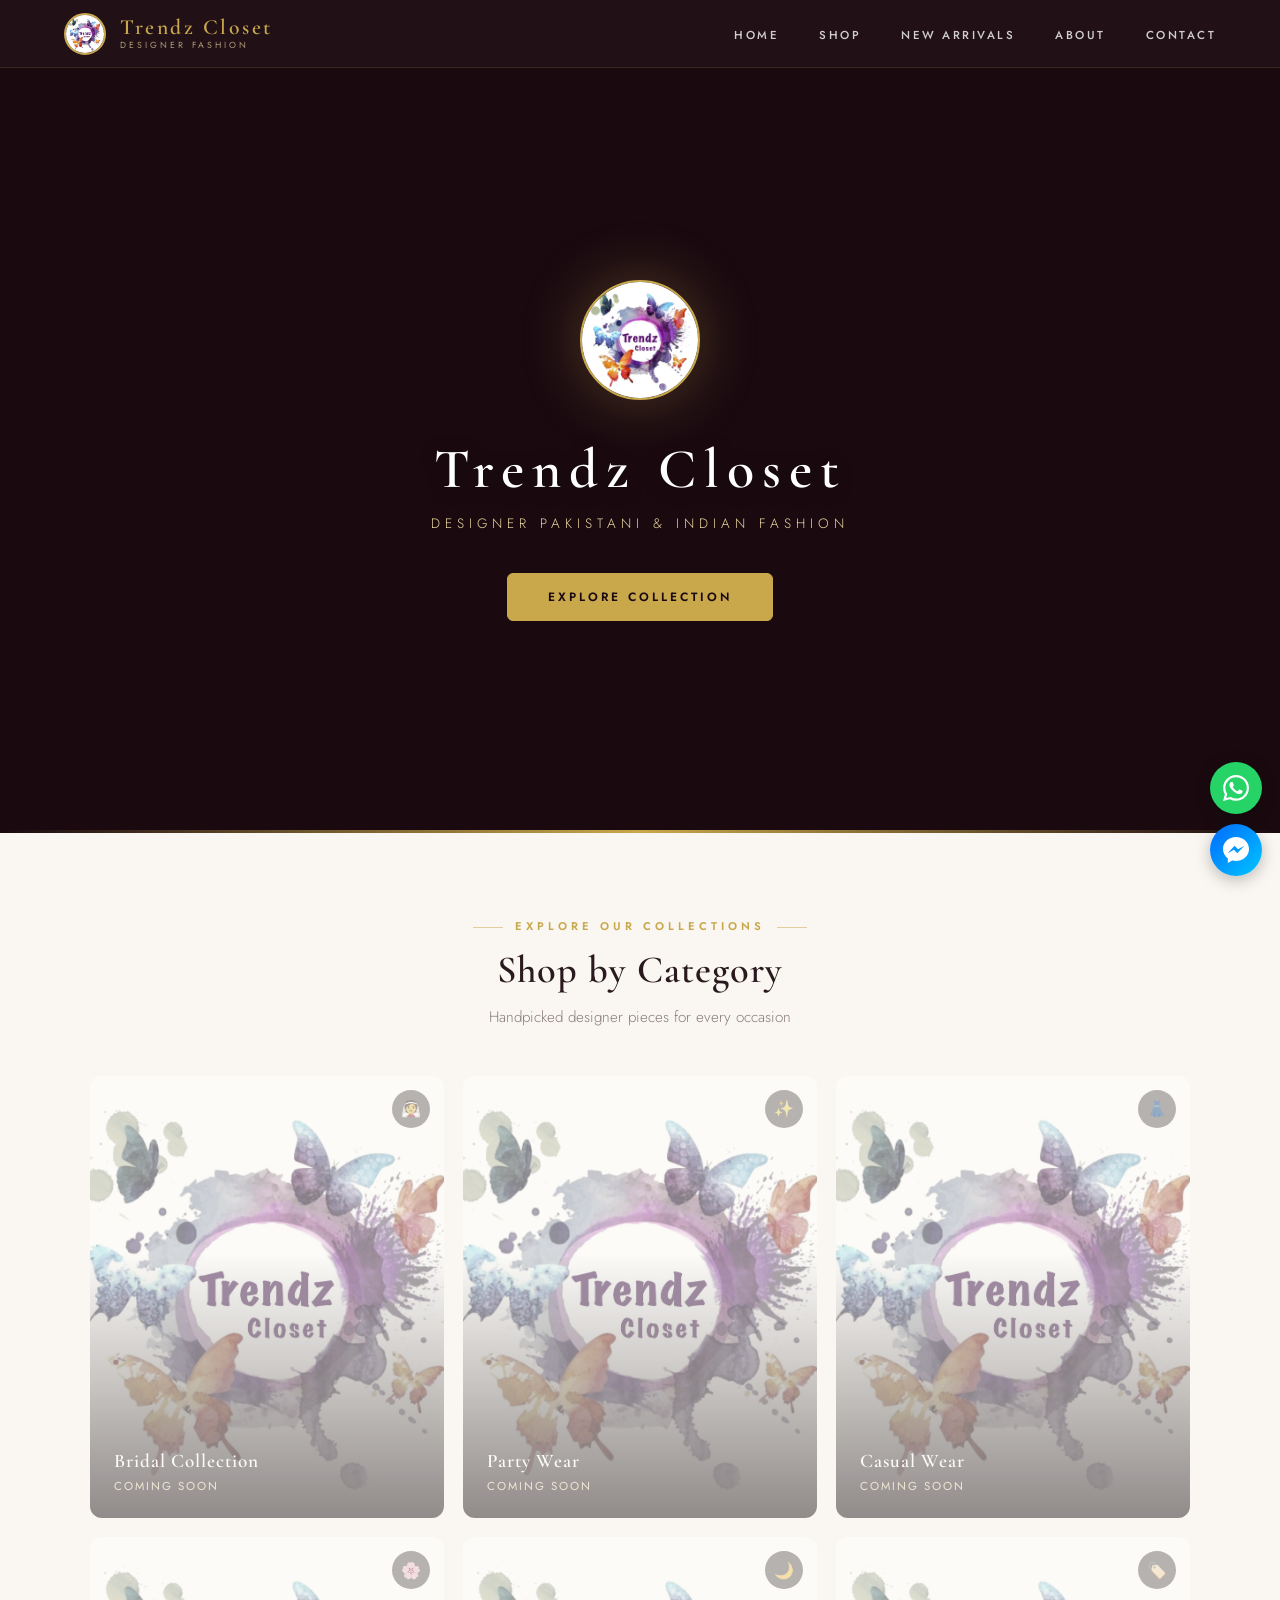
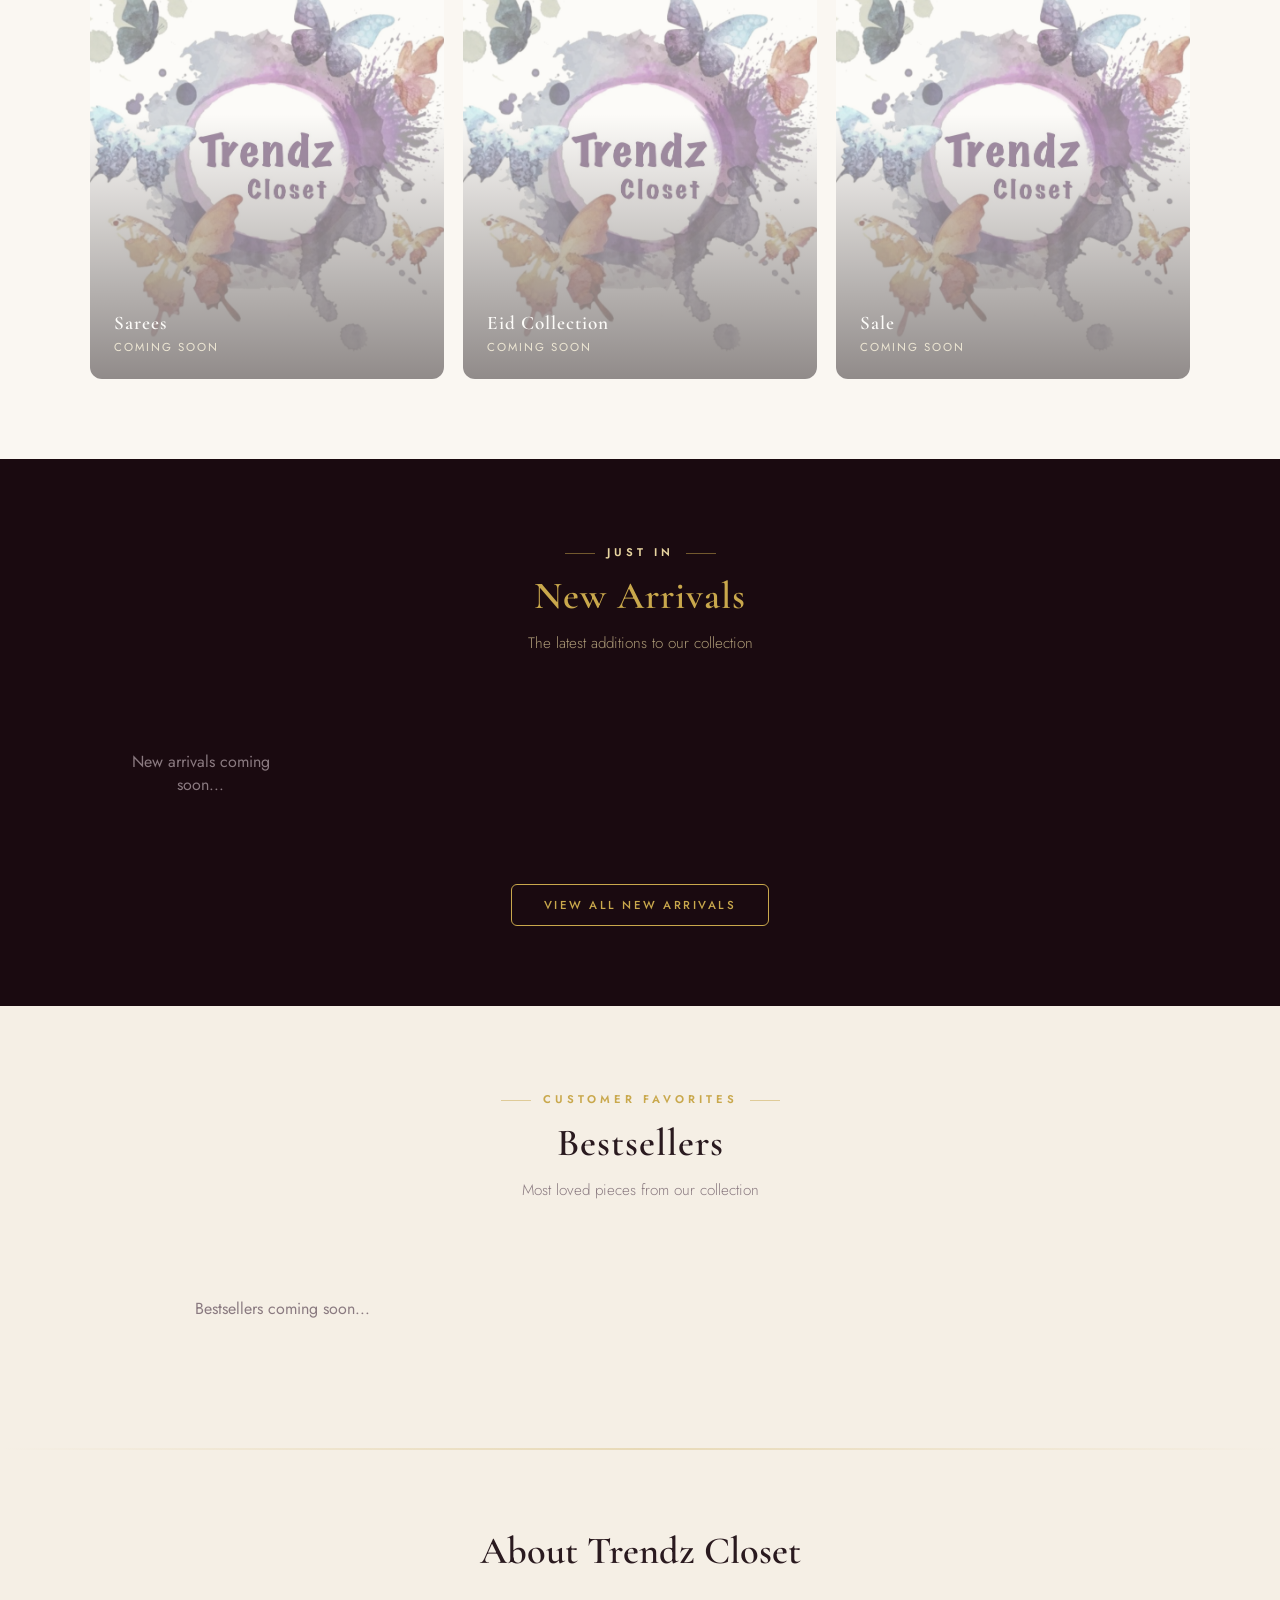
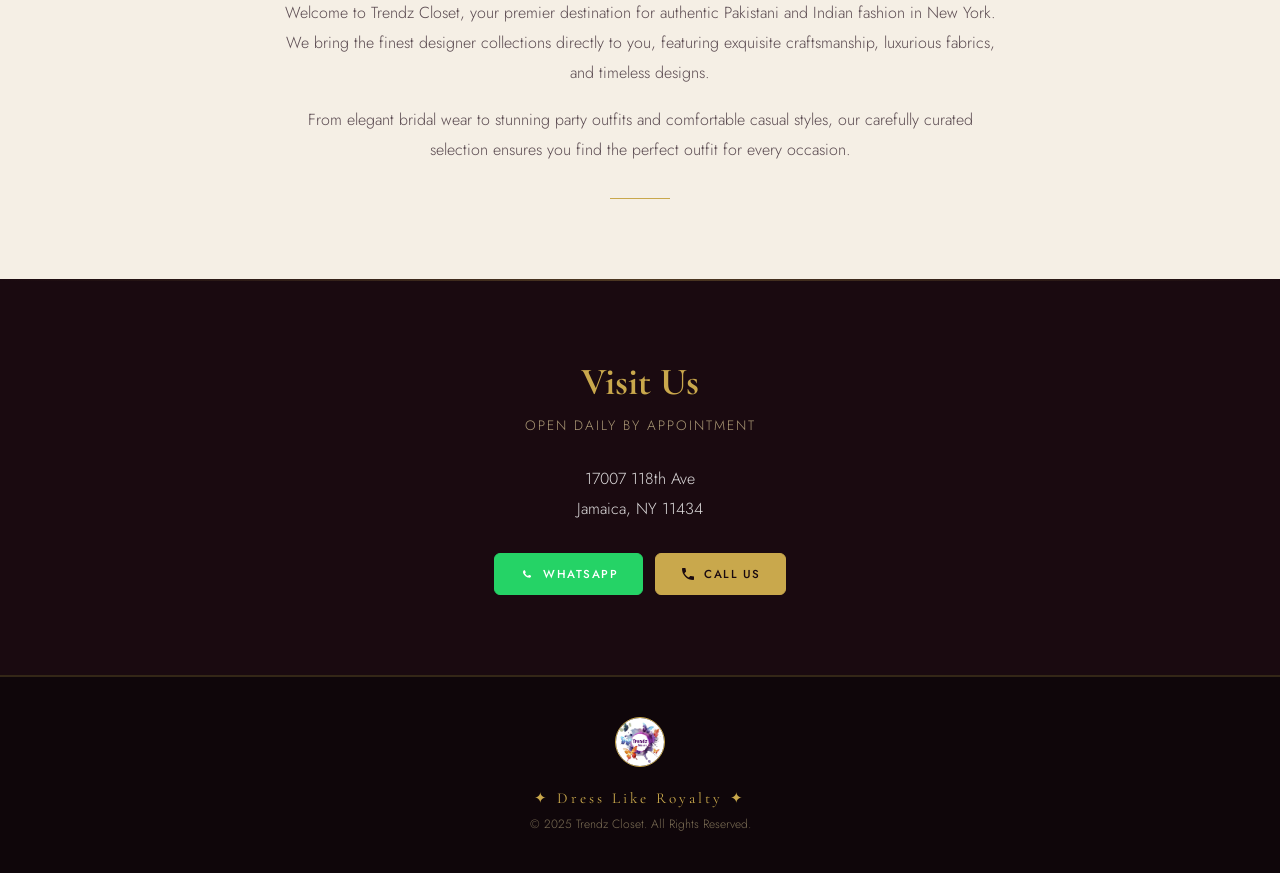
==== commit ae505d42: "Add files via upload" ====
--- a/index.html
+++ b/index.html
@@ -6,37 +6,43 @@
     <title>Trendz Closet | Designer Pakistani & Indian Fashion</title>
     <link rel="preconnect" href="https://fonts.googleapis.com">
     <link rel="preconnect" href="https://fonts.gstatic.com" crossorigin>
-    <link href="https://fonts.googleapis.com/css2?family=Cinzel:wght@400;500;600;700&family=Lato:wght@300;400;500;600&display=swap" rel="stylesheet">
+    <link href="https://fonts.googleapis.com/css2?family=Cormorant+Garamond:ital,wght@0,400;0,500;0,600;0,700;1,400&family=Jost:wght@300;400;500;600;700&display=swap" rel="stylesheet">
     <style>
         :root {
-            --burgundy: #6b2737;
-            --burgundy-dark: #4a1a26;
-            --burgundy-light: #8c3a4b;
-            --gold: #d4af37;
-            --gold-light: #f0d68a;
-            --cream: #faf6f0;
-            --ivory: #fffff0;
-            --charcoal: #2c2c2c;
-        }
-        
-        * {
-            margin: 0;
-            padding: 0;
-            box-sizing: border-box;
-        }
-        
-        html {
-            scroll-behavior: smooth;
-        }
-        
+            --deep: #1a0a10;
+            --burgundy: #5c1a2a;
+            --burgundy-mid: #7a2940;
+            --burgundy-soft: #9e4a60;
+            --gold: #c9a84c;
+            --gold-bright: #d4b95e;
+            --gold-pale: #e8d5a0;
+            --gold-glow: rgba(201, 168, 76, 0.15);
+            --cream: #faf7f2;
+            --cream-warm: #f5efe5;
+            --sand: #e8ddd0;
+            --text-dark: #2a1a1f;
+            --text-mid: #5a4a50;
+            --text-light: #8a7a80;
+            --white: #ffffff;
+            --shadow-soft: 0 4px 20px rgba(26, 10, 16, 0.08);
+            --shadow-mid: 0 8px 30px rgba(26, 10, 16, 0.12);
+            --shadow-strong: 0 12px 40px rgba(26, 10, 16, 0.2);
+            --radius: 6px;
+            --radius-lg: 12px;
+        }
+
+        * { margin: 0; padding: 0; box-sizing: border-box; }
+        html { scroll-behavior: smooth; }
+
         body {
-            font-family: 'Lato', sans-serif;
+            font-family: 'Jost', sans-serif;
             background: var(--cream);
-            color: var(--charcoal);
+            color: var(--text-dark);
             overflow-x: hidden;
-        }
-        
-        /* Loading Spinner */
+            -webkit-font-smoothing: antialiased;
+        }
+
+        /* ===== UTILITY ===== */
         .loading {
             display: flex;
             justify-content: center;
@@ -44,868 +50,1089 @@
             min-height: 200px;
             width: 100%;
         }
-        
+
         .spinner {
-            width: 40px;
-            height: 40px;
-            border: 3px solid var(--gold-light);
+            width: 36px;
+            height: 36px;
+            border: 2px solid var(--sand);
             border-top-color: var(--gold);
             border-radius: 50%;
-            animation: spin 1s linear infinite;
-        }
-        
-        @keyframes spin {
-            to { transform: rotate(360deg); }
-        }
-        
-        /* Floating Buttons */
+            animation: spin 0.8s linear infinite;
+        }
+
+        @keyframes spin { to { transform: rotate(360deg); } }
+
+        @keyframes fadeUp {
+            from { opacity: 0; transform: translateY(24px); }
+            to { opacity: 1; transform: translateY(0); }
+        }
+
+        @keyframes fadeIn {
+            from { opacity: 0; }
+            to { opacity: 1; }
+        }
+
+        @keyframes scaleIn {
+            from { opacity: 0; transform: scale(0.95); }
+            to { opacity: 1; transform: scale(1); }
+        }
+
+        .animate-in {
+            animation: fadeUp 0.7s ease forwards;
+        }
+
+        /* ===== FLOATING BUTTONS ===== */
         .floating-buttons {
             position: fixed;
-            bottom: 25px;
-            right: 20px;
+            bottom: 24px;
+            right: 18px;
             display: flex;
             flex-direction: column;
-            gap: 12px;
+            gap: 10px;
             z-index: 9999;
         }
-        
+
         .float-btn {
-            width: 55px;
-            height: 55px;
+            width: 52px;
+            height: 52px;
             border-radius: 50%;
             display: flex;
             align-items: center;
             justify-content: center;
-            box-shadow: 0 4px 15px rgba(0,0,0,0.3);
-            transition: all 0.3s ease;
+            box-shadow: 0 4px 16px rgba(0,0,0,0.25);
+            transition: transform 0.3s ease, box-shadow 0.3s ease;
             text-decoration: none;
         }
-        
+
         .float-btn:hover {
-            transform: scale(1.1);
-        }
-        
-        .whatsapp-float {
-            background: #25D366;
-        }
-        
-        .messenger-float {
-            background: linear-gradient(135deg, #006AFF 0%, #00C6FF 100%);
-        }
-        
-        .float-btn svg {
-            width: 28px;
-            height: 28px;
-            fill: white;
-        }
-        
-        /* Navigation */
+            transform: scale(1.12) translateY(-2px);
+            box-shadow: 0 6px 24px rgba(0,0,0,0.3);
+        }
+
+        .whatsapp-float { background: #25D366; }
+        .messenger-float { background: linear-gradient(135deg, #006AFF, #00C6FF); }
+
+        .float-btn svg { width: 26px; height: 26px; fill: white; }
+
+        /* ===== NAVIGATION ===== */
         nav {
             position: fixed;
             top: 0;
             left: 0;
             right: 0;
             z-index: 1000;
-            padding: 0.8rem 5%;
+            padding: 0 5%;
+            height: 68px;
             display: flex;
             justify-content: space-between;
             align-items: center;
-            background: rgba(74, 26, 38, 0.98);
-            box-shadow: 0 2px 20px rgba(0,0,0,0.3);
-        }
-        
-        .nav-logo {
-            height: 45px;
-            border-radius: 50%;
-            border: 2px solid var(--gold);
-        }
-        
+            background: rgba(26, 10, 16, 0.97);
+            backdrop-filter: blur(12px);
+            -webkit-backdrop-filter: blur(12px);
+            border-bottom: 1px solid rgba(201, 168, 76, 0.15);
+            transition: all 0.3s ease;
+        }
+
+        nav.scrolled {
+            height: 58px;
+            box-shadow: 0 4px 20px rgba(0,0,0,0.3);
+        }
+
         .nav-brand {
             display: flex;
             align-items: center;
-            gap: 12px;
+            gap: 14px;
             text-decoration: none;
         }
-        
+
+        .nav-logo {
+            height: 42px;
+            width: 42px;
+            border-radius: 50%;
+            border: 2px solid var(--gold);
+            object-fit: cover;
+            transition: transform 0.3s ease;
+        }
+
+        nav.scrolled .nav-logo {
+            height: 36px;
+            width: 36px;
+        }
+
+        .nav-brand-text {
+            display: flex;
+            flex-direction: column;
+        }
+
         .nav-brand h1 {
-            font-family: 'Cinzel', serif;
+            font-family: 'Cormorant Garamond', serif;
             color: var(--gold);
-            font-size: 1.3rem;
+            font-size: 1.35rem;
             font-weight: 600;
-            letter-spacing: 2px;
-        }
-        
+            letter-spacing: 2.5px;
+            line-height: 1.1;
+        }
+
+        .nav-brand .nav-subtitle {
+            font-size: 0.55rem;
+            color: var(--gold-pale);
+            letter-spacing: 3px;
+            text-transform: uppercase;
+            font-weight: 400;
+            opacity: 0.7;
+        }
+
         .nav-links {
             display: flex;
-            gap: 2rem;
+            gap: 2.5rem;
             list-style: none;
-        }
-        
+            align-items: center;
+        }
+
         .nav-links a {
-            color: white;
+            color: rgba(255,255,255,0.8);
             text-decoration: none;
-            font-size: 0.8rem;
-            letter-spacing: 2px;
+            font-size: 0.72rem;
+            letter-spacing: 2.5px;
             text-transform: uppercase;
             font-weight: 500;
-            transition: all 0.3s ease;
-        }
-        
+            transition: color 0.3s ease;
+            position: relative;
+            padding-bottom: 4px;
+        }
+
+        .nav-links a::after {
+            content: '';
+            position: absolute;
+            bottom: 0;
+            left: 0;
+            width: 0;
+            height: 1.5px;
+            background: var(--gold);
+            transition: width 0.3s ease;
+        }
+
         .nav-links a:hover {
             color: var(--gold);
         }
-        
+
+        .nav-links a:hover::after {
+            width: 100%;
+        }
+
         .mobile-menu {
             display: none;
             flex-direction: column;
             gap: 5px;
             cursor: pointer;
-            padding: 5px;
-        }
-        
+            padding: 6px;
+            background: none;
+            border: none;
+        }
+
         .mobile-menu span {
-            width: 25px;
-            height: 2px;
+            width: 22px;
+            height: 1.5px;
             background: var(--gold);
             transition: all 0.3s ease;
-        }
-        
-        /* Mobile Nav Menu */
+            display: block;
+        }
+
+        .mobile-menu.active span:nth-child(1) {
+            transform: rotate(45deg) translate(5px, 4px);
+        }
+
+        .mobile-menu.active span:nth-child(2) {
+            opacity: 0;
+        }
+
+        .mobile-menu.active span:nth-child(3) {
+            transform: rotate(-45deg) translate(4px, -4px);
+        }
+
+        /* Mobile Nav */
         .mobile-nav {
             display: none;
             position: fixed;
-            top: 65px;
+            top: 68px;
             left: 0;
             right: 0;
-            background: var(--burgundy-dark);
-            padding: 1rem;
+            bottom: 0;
+            background: rgba(26, 10, 16, 0.98);
+            backdrop-filter: blur(20px);
+            -webkit-backdrop-filter: blur(20px);
             z-index: 999;
-            box-shadow: 0 5px 20px rgba(0,0,0,0.3);
-        }
-        
+            padding: 2rem 1.5rem;
+            animation: fadeIn 0.3s ease;
+        }
+
         .mobile-nav.active {
-            display: block;
-        }
-        
+            display: flex;
+            flex-direction: column;
+            gap: 0;
+        }
+
         .mobile-nav a {
             display: block;
-            color: white;
+            color: rgba(255,255,255,0.85);
             text-decoration: none;
-            padding: 0.8rem 1rem;
-            font-size: 0.9rem;
-            letter-spacing: 1px;
-            border-bottom: 1px solid rgba(212,175,55,0.2);
-        }
-        
-        .mobile-nav a:hover {
+            padding: 1.1rem 0;
+            font-size: 1rem;
+            letter-spacing: 2px;
+            text-transform: uppercase;
+            font-weight: 400;
+            border-bottom: 1px solid rgba(201,168,76,0.1);
+            transition: all 0.3s ease;
+        }
+
+        .mobile-nav a:hover,
+        .mobile-nav a:active {
             color: var(--gold);
-            background: rgba(212,175,55,0.1);
-        }
-        
-        /* Hero Section */
+            padding-left: 10px;
+        }
+
+        /* ===== HERO SECTION ===== */
         .hero {
-            min-height: 70vh;
+            min-height: 85vh;
             position: relative;
             display: flex;
             align-items: center;
             justify-content: center;
-            background: var(--burgundy-dark);
-            margin-top: 65px;
+            background: var(--deep);
+            margin-top: 68px;
             overflow: hidden;
         }
-        
+
         .hero-slider {
             position: absolute;
             inset: 0;
-            display: flex;
-        }
-        
+        }
+
         .hero-slide {
             position: absolute;
             inset: 0;
             opacity: 0;
-            transition: opacity 1s ease;
-        }
-        
+            transition: opacity 1.2s ease-in-out;
+        }
+
         .hero-slide.active {
             opacity: 1;
         }
-        
+
         .hero-slide img {
             width: 100%;
             height: 100%;
             object-fit: cover;
-            opacity: 0.4;
-        }
-        
-        .hero-overlay {
+        }
+
+        .hero-gradient {
             position: absolute;
             inset: 0;
-            background: linear-gradient(180deg, 
-                rgba(74, 26, 38, 0.7) 0%, 
-                rgba(74, 26, 38, 0.85) 100%);
-        }
-        
+            background: linear-gradient(
+                180deg,
+                rgba(26, 10, 16, 0.55) 0%,
+                rgba(26, 10, 16, 0.35) 30%,
+                rgba(26, 10, 16, 0.45) 60%,
+                rgba(26, 10, 16, 0.85) 100%
+            );
+            z-index: 1;
+        }
+
+        /* Decorative gold line at bottom of hero */
+        .hero::after {
+            content: '';
+            position: absolute;
+            bottom: 0;
+            left: 0;
+            right: 0;
+            height: 3px;
+            background: linear-gradient(90deg, transparent, var(--gold), transparent);
+            z-index: 5;
+        }
+
         .hero-content {
             position: relative;
-            z-index: 2;
+            z-index: 3;
             text-align: center;
-            color: white;
             padding: 2rem;
-        }
-        
+            animation: fadeUp 1s ease 0.3s both;
+        }
+
         .hero-logo {
-            width: 140px;
-            margin-bottom: 1.5rem;
+            width: 120px;
+            height: 120px;
+            margin-bottom: 1.8rem;
             border-radius: 50%;
-            border: 3px solid var(--gold);
-            box-shadow: 0 0 40px rgba(212, 175, 55, 0.4);
-        }
-        
+            border: 2px solid var(--gold);
+            box-shadow: 0 0 60px rgba(201, 168, 76, 0.3);
+            object-fit: cover;
+        }
+
         .hero-content h1 {
-            font-family: 'Cinzel', serif;
-            font-size: 3rem;
+            font-family: 'Cormorant Garamond', serif;
+            font-size: 3.5rem;
             font-weight: 600;
-            letter-spacing: 6px;
-            margin-bottom: 0.5rem;
-            color: var(--gold);
-            text-shadow: 2px 2px 10px rgba(0,0,0,0.3);
-        }
-        
+            letter-spacing: 8px;
+            margin-bottom: 0.6rem;
+            color: var(--white);
+            text-shadow: 0 2px 20px rgba(0,0,0,0.3);
+        }
+
         .hero-content .tagline {
-            font-size: 1rem;
-            letter-spacing: 4px;
+            font-size: 0.85rem;
+            letter-spacing: 5px;
             text-transform: uppercase;
-            color: var(--gold-light);
-            margin-bottom: 2rem;
-        }
-        
+            color: var(--gold-pale);
+            margin-bottom: 2.5rem;
+            font-weight: 300;
+        }
+
         .hero-btn {
             display: inline-block;
-            padding: 1rem 2.5rem;
+            padding: 14px 40px;
             background: var(--gold);
-            color: var(--burgundy-dark);
+            color: var(--deep);
             text-decoration: none;
             font-weight: 600;
-            letter-spacing: 2px;
+            letter-spacing: 3px;
             text-transform: uppercase;
-            font-size: 0.85rem;
-            transition: all 0.3s ease;
-            border: 2px solid var(--gold);
-        }
-        
+            font-size: 0.75rem;
+            transition: all 0.4s ease;
+            border: 1.5px solid var(--gold);
+            border-radius: var(--radius);
+        }
+
         .hero-btn:hover {
             background: transparent;
             color: var(--gold);
-        }
-        
-        /* Section Styles */
+            transform: translateY(-2px);
+            box-shadow: 0 8px 25px rgba(201, 168, 76, 0.25);
+        }
+
+        /* Slide indicators */
+        .slide-indicators {
+            position: absolute;
+            bottom: 28px;
+            left: 50%;
+            transform: translateX(-50%);
+            display: flex;
+            gap: 10px;
+            z-index: 5;
+        }
+
+        .slide-dot {
+            width: 8px;
+            height: 8px;
+            border-radius: 50%;
+            background: rgba(255,255,255,0.3);
+            cursor: pointer;
+            transition: all 0.3s ease;
+            border: none;
+            padding: 0;
+        }
+
+        .slide-dot.active {
+            background: var(--gold);
+            transform: scale(1.3);
+        }
+
+        /* ===== SECTION STYLES ===== */
         .section {
-            padding: 3.5rem 5%;
-        }
-        
-        .section.burgundy {
-            background: var(--burgundy);
-        }
-        
-        .section.cream {
-            background: var(--cream);
-        }
-        
-        .section.dark {
-            background: var(--burgundy-dark);
-        }
-        
+            padding: 5rem 5%;
+        }
+
+        .section.bg-cream { background: var(--cream); }
+        .section.bg-warm { background: var(--cream-warm); }
+        .section.bg-burgundy { background: var(--burgundy); }
+        .section.bg-deep { background: var(--deep); }
+
         .section-header {
             text-align: center;
-            margin-bottom: 2.5rem;
-        }
-        
-        .section-header .subtitle {
+            margin-bottom: 3rem;
+        }
+
+        .section-header .label {
+            display: inline-block;
             color: var(--gold);
-            letter-spacing: 3px;
+            letter-spacing: 4px;
             text-transform: uppercase;
-            font-size: 0.8rem;
+            font-size: 0.7rem;
             font-weight: 600;
-            margin-bottom: 0.5rem;
-        }
-        
-        .section.burgundy .section-header .subtitle,
-        .section.dark .section-header .subtitle {
-            color: var(--gold-light);
-        }
-        
+            margin-bottom: 0.8rem;
+            position: relative;
+        }
+
+        .section-header .label::before,
+        .section-header .label::after {
+            content: '';
+            display: inline-block;
+            width: 30px;
+            height: 1px;
+            background: var(--gold);
+            vertical-align: middle;
+            margin: 0 12px;
+            opacity: 0.5;
+        }
+
+        .section.bg-burgundy .section-header .label,
+        .section.bg-deep .section-header .label {
+            color: var(--gold-pale);
+        }
+
         .section-header h2 {
-            font-family: 'Cinzel', serif;
-            font-size: 2.2rem;
+            font-family: 'Cormorant Garamond', serif;
+            font-size: 2.4rem;
             font-weight: 600;
-            color: var(--burgundy);
-        }
-        
-        .section.burgundy .section-header h2,
-        .section.dark .section-header h2 {
+            color: var(--text-dark);
+            letter-spacing: 1px;
+        }
+
+        .section.bg-burgundy .section-header h2,
+        .section.bg-deep .section-header h2 {
             color: var(--gold);
         }
-        
-        /* Category Grid */
+
+        .section-header .section-desc {
+            margin-top: 0.8rem;
+            color: var(--text-light);
+            font-size: 0.95rem;
+            font-weight: 300;
+            max-width: 500px;
+            margin-left: auto;
+            margin-right: auto;
+        }
+
+        .section.bg-burgundy .section-header .section-desc,
+        .section.bg-deep .section-header .section-desc {
+            color: var(--gold-pale);
+            opacity: 0.7;
+        }
+
+        /* ===== CATEGORY GRID ===== */
         .category-grid {
             display: grid;
             grid-template-columns: repeat(3, 1fr);
-            gap: 1.5rem;
-            max-width: 1200px;
+            gap: 1.2rem;
+            max-width: 1100px;
             margin: 0 auto;
         }
-        
+
         .category-card {
             position: relative;
             overflow: hidden;
-            aspect-ratio: 1;
-            border: 3px solid var(--gold);
+            aspect-ratio: 4/5;
+            border-radius: var(--radius-lg);
             cursor: pointer;
-            transition: all 0.3s ease;
-        }
-        
+            transition: transform 0.4s ease, box-shadow 0.4s ease;
+        }
+
         .category-card:hover {
-            transform: translateY(-5px);
-            box-shadow: 0 15px 40px rgba(0,0,0,0.3);
-        }
-        
+            transform: translateY(-6px);
+            box-shadow: var(--shadow-strong);
+        }
+
         .category-card img {
             width: 100%;
             height: 100%;
             object-fit: cover;
-            transition: transform 0.5s ease;
-        }
-        
+            transition: transform 0.6s ease;
+        }
+
         .category-card:hover img {
-            transform: scale(1.1);
-        }
-        
+            transform: scale(1.08);
+        }
+
         .category-overlay {
             position: absolute;
             inset: 0;
-            background: linear-gradient(180deg, transparent 30%, rgba(74, 26, 38, 0.95) 100%);
+            background: linear-gradient(180deg, transparent 40%, rgba(26, 10, 16, 0.92) 100%);
             display: flex;
             flex-direction: column;
             justify-content: flex-end;
-            padding: 1.2rem;
-            transition: all 0.3s ease;
-        }
-        
+            padding: 1.5rem;
+            transition: background 0.3s ease;
+        }
+
         .category-card:hover .category-overlay {
-            background: linear-gradient(180deg, transparent 20%, rgba(74, 26, 38, 0.98) 100%);
-        }
-        
+            background: linear-gradient(180deg, transparent 25%, rgba(26, 10, 16, 0.95) 100%);
+        }
+
         .category-name {
-            font-family: 'Cinzel', serif;
-            color: var(--gold);
-            font-size: 1.1rem;
+            font-family: 'Cormorant Garamond', serif;
+            color: var(--white);
+            font-size: 1.2rem;
             font-weight: 600;
+            letter-spacing: 1px;
             margin-bottom: 0.3rem;
         }
-        
+
         .category-count {
-            color: var(--gold-light);
-            font-size: 0.75rem;
-            letter-spacing: 1px;
-        }
-        
-        /* Product Grid */
+            color: var(--gold-pale);
+            font-size: 0.72rem;
+            letter-spacing: 2px;
+            text-transform: uppercase;
+            font-weight: 400;
+        }
+
+        .category-icon {
+            position: absolute;
+            top: 14px;
+            right: 14px;
+            background: rgba(26, 10, 16, 0.6);
+            backdrop-filter: blur(8px);
+            width: 38px;
+            height: 38px;
+            border-radius: 50%;
+            display: flex;
+            align-items: center;
+            justify-content: center;
+            font-size: 1rem;
+            z-index: 2;
+        }
+
+        /* ===== PRODUCT GRID ===== */
         .product-grid {
             display: grid;
             grid-template-columns: repeat(4, 1fr);
-            gap: 1.5rem;
-            max-width: 1400px;
+            gap: 1.2rem;
+            max-width: 1300px;
             margin: 0 auto;
         }
-        
+
         .product-card {
             position: relative;
             overflow: hidden;
             cursor: pointer;
             aspect-ratio: 3/4;
-            border: 3px solid var(--gold);
-            transition: all 0.3s ease;
-            background: var(--burgundy-light);
-        }
-        
+            border-radius: var(--radius-lg);
+            transition: transform 0.4s ease, box-shadow 0.4s ease;
+            background: var(--sand);
+        }
+
         .product-card:hover {
-            transform: translateY(-5px);
-            box-shadow: 0 15px 40px rgba(0,0,0,0.3);
-        }
-        
+            transform: translateY(-6px);
+            box-shadow: var(--shadow-strong);
+        }
+
         .product-card img {
             width: 100%;
             height: 100%;
             object-fit: cover;
-            transition: transform 0.5s ease;
-        }
-        
+            transition: transform 0.6s ease;
+        }
+
         .product-card:hover img {
-            transform: scale(1.08);
-        }
-        
-        .product-overlay {
+            transform: scale(1.06);
+        }
+
+        .product-info {
             position: absolute;
             inset: 0;
-            background: linear-gradient(180deg, transparent 40%, rgba(74, 26, 38, 0.95) 100%);
+            background: linear-gradient(180deg, transparent 45%, rgba(26, 10, 16, 0.92) 100%);
             display: flex;
             flex-direction: column;
             justify-content: flex-end;
             padding: 1.2rem;
             opacity: 0;
-            transition: opacity 0.3s ease;
-        }
-        
-        .product-card:hover .product-overlay {
+            transition: opacity 0.35s ease;
+        }
+
+        .product-card:hover .product-info {
             opacity: 1;
         }
-        
-        .product-overlay .price {
-            font-family: 'Cinzel', serif;
+
+        .product-price {
+            font-family: 'Cormorant Garamond', serif;
             color: var(--gold);
             font-size: 1.3rem;
             font-weight: 600;
-            margin-bottom: 0.2rem;
-        }
-        
-        .product-overlay .description {
-            color: var(--gold-light);
-            font-size: 0.8rem;
-            margin-bottom: 0.2rem;
-            line-height: 1.3;
-        }
-        
-        .product-overlay .sizes {
-            color: white;
-            font-size: 0.7rem;
-            letter-spacing: 1px;
+            margin-bottom: 0.3rem;
+        }
+
+        .product-caption {
+            color: rgba(255,255,255,0.85);
+            font-size: 0.78rem;
+            line-height: 1.5;
             margin-bottom: 0.8rem;
-        }
-        
+            display: -webkit-box;
+            -webkit-line-clamp: 3;
+            -webkit-box-orient: vertical;
+            overflow: hidden;
+            font-weight: 300;
+        }
+
         .buy-btn {
             display: inline-flex;
             align-items: center;
             justify-content: center;
-            gap: 6px;
-            padding: 0.6rem 1rem;
+            gap: 7px;
+            padding: 10px 16px;
             background: #25D366;
             color: white;
             text-decoration: none;
-            font-size: 0.75rem;
+            font-size: 0.7rem;
             font-weight: 600;
-            letter-spacing: 1px;
+            letter-spacing: 1.5px;
             text-transform: uppercase;
+            border-radius: var(--radius);
             transition: all 0.3s ease;
-        }
-        
+            align-self: flex-start;
+        }
+
         .buy-btn:hover {
             background: #128C7E;
-        }
-        
+            transform: translateY(-1px);
+        }
+
         .buy-btn svg {
-            width: 16px;
-            height: 16px;
+            width: 15px;
+            height: 15px;
             fill: white;
         }
-        
-        /* View All Button */
-        .view-all-container {
+
+        /* ===== VIEW ALL BUTTON ===== */
+        .view-all-wrap {
             text-align: center;
-            margin-top: 2rem;
-        }
-        
+            margin-top: 2.5rem;
+        }
+
         .view-all-btn {
             display: inline-block;
-            padding: 0.8rem 2rem;
-            border: 2px solid var(--gold);
+            padding: 12px 32px;
+            border: 1.5px solid var(--gold);
             color: var(--gold);
             text-decoration: none;
-            font-weight: 600;
-            letter-spacing: 2px;
+            font-weight: 500;
+            letter-spacing: 2.5px;
             text-transform: uppercase;
-            font-size: 0.8rem;
+            font-size: 0.72rem;
             transition: all 0.3s ease;
-        }
-        
-        .section.cream .view-all-btn {
+            border-radius: var(--radius);
+        }
+
+        .section.bg-cream .view-all-btn,
+        .section.bg-warm .view-all-btn {
             border-color: var(--burgundy);
             color: var(--burgundy);
         }
-        
+
         .view-all-btn:hover {
             background: var(--gold);
-            color: var(--burgundy-dark);
-        }
-        
-        .section.cream .view-all-btn:hover {
+            color: var(--deep);
+            transform: translateY(-2px);
+            box-shadow: 0 6px 20px rgba(201, 168, 76, 0.3);
+        }
+
+        .section.bg-cream .view-all-btn:hover,
+        .section.bg-warm .view-all-btn:hover {
             background: var(--burgundy);
-            color: white;
-        }
-        
-        /* Bestsellers Grid (3 columns, larger) */
+            border-color: var(--burgundy);
+            color: var(--white);
+        }
+
+        /* ===== BESTSELLER GRID ===== */
         .bestseller-grid {
             display: grid;
             grid-template-columns: repeat(3, 1fr);
-            gap: 2rem;
-            max-width: 1100px;
+            gap: 1.5rem;
+            max-width: 1050px;
             margin: 0 auto;
         }
-        
+
         .bestseller-card {
+            border-radius: var(--radius-lg);
+            overflow: hidden;
+        }
+
+        .bestseller-card .product-info {
+            padding: 1.5rem;
+        }
+
+        .bestseller-card .product-price {
+            font-size: 1.5rem;
+        }
+
+        .bestseller-badge {
+            position: absolute;
+            top: 14px;
+            left: 14px;
+            background: var(--gold);
+            color: var(--deep);
+            padding: 5px 12px;
+            font-size: 0.6rem;
+            font-weight: 700;
+            letter-spacing: 1.5px;
+            text-transform: uppercase;
+            z-index: 5;
+            border-radius: 3px;
+        }
+
+        /* ===== ABOUT SECTION ===== */
+        .about-section {
+            padding: 5rem 5%;
+            background: var(--cream-warm);
             position: relative;
             overflow: hidden;
-            aspect-ratio: 3/4;
-            border: 4px solid var(--gold);
-            transition: all 0.3s ease;
-        }
-        
-        .bestseller-card:hover {
-            transform: scale(1.02);
-            box-shadow: 0 20px 50px rgba(0,0,0,0.3);
-        }
-        
-        .bestseller-card img {
-            width: 100%;
-            height: 100%;
-            object-fit: cover;
-            transition: transform 0.5s ease;
-        }
-        
-        .bestseller-card:hover img {
-            transform: scale(1.05);
-        }
-        
-        .bestseller-card .product-overlay {
-            padding: 1.5rem;
-        }
-        
-        .bestseller-card .price {
-            font-size: 1.5rem;
-        }
-        
-        .bestseller-badge {
+        }
+
+        .about-section::before {
+            content: '';
             position: absolute;
-            top: 15px;
-            left: 15px;
-            background: var(--gold);
-            color: var(--burgundy-dark);
-            padding: 0.4rem 0.8rem;
-            font-size: 0.65rem;
-            font-weight: 700;
-            letter-spacing: 1px;
-            text-transform: uppercase;
-            z-index: 5;
-        }
-        
-        /* About Section */
-        .about-section {
-            padding: 3.5rem 5%;
-            background: var(--cream);
-        }
-        
-        .about-content {
-            max-width: 800px;
+            top: 0;
+            left: 0;
+            right: 0;
+            height: 2px;
+            background: linear-gradient(90deg, transparent, var(--gold), transparent);
+            opacity: 0.3;
+        }
+
+        .about-inner {
+            max-width: 720px;
             margin: 0 auto;
             text-align: center;
         }
-        
-        .about-content h2 {
-            font-family: 'Cinzel', serif;
-            font-size: 2.2rem;
-            color: var(--burgundy);
+
+        .about-inner h2 {
+            font-family: 'Cormorant Garamond', serif;
+            font-size: 2.4rem;
+            color: var(--text-dark);
             margin-bottom: 1.5rem;
-        }
-        
-        .about-content p {
-            color: #555;
-            line-height: 1.8;
+            font-weight: 600;
+        }
+
+        .about-inner p {
+            color: var(--text-mid);
+            line-height: 1.9;
             margin-bottom: 1rem;
             font-size: 1rem;
-        }
-        
-        /* Contact Section */
+            font-weight: 300;
+        }
+
+        .about-divider {
+            width: 60px;
+            height: 1.5px;
+            background: var(--gold);
+            margin: 2rem auto 0;
+        }
+
+        /* ===== CONTACT SECTION ===== */
         .contact-section {
-            padding: 3.5rem 5%;
-            background: var(--burgundy-dark);
-        }
-        
-        .contact-content {
-            max-width: 500px;
+            padding: 5rem 5%;
+            background: var(--deep);
+            position: relative;
+        }
+
+        .contact-section::before {
+            content: '';
+            position: absolute;
+            top: 0;
+            left: 0;
+            right: 0;
+            height: 2px;
+            background: linear-gradient(90deg, transparent, var(--gold), transparent);
+            opacity: 0.3;
+        }
+
+        .contact-inner {
+            max-width: 480px;
             margin: 0 auto;
             text-align: center;
         }
-        
-        .contact-content h2 {
-            font-family: 'Cinzel', serif;
-            font-size: 2.2rem;
+
+        .contact-inner h2 {
+            font-family: 'Cormorant Garamond', serif;
+            font-size: 2.4rem;
             color: var(--gold);
-            margin-bottom: 1rem;
-        }
-        
-        .contact-content p {
-            color: var(--gold-light);
-            margin-bottom: 0.3rem;
-        }
-        
-        .contact-content .address {
-            color: white;
+            margin-bottom: 0.6rem;
+        }
+
+        .contact-inner .contact-sub {
+            color: var(--gold-pale);
+            font-size: 0.85rem;
+            font-weight: 300;
+            letter-spacing: 2px;
+            text-transform: uppercase;
+            opacity: 0.7;
+        }
+
+        .contact-inner .address {
+            color: rgba(255,255,255,0.85);
             font-size: 1rem;
-            margin: 1.5rem 0;
-            line-height: 1.8;
-        }
-        
-        .contact-buttons {
+            margin: 1.8rem 0;
+            line-height: 1.9;
+            font-weight: 300;
+        }
+
+        .contact-btns {
             display: flex;
-            gap: 1rem;
+            gap: 12px;
             justify-content: center;
             flex-wrap: wrap;
             margin-top: 1.5rem;
         }
-        
+
         .contact-btn {
-            padding: 0.8rem 1.5rem;
+            padding: 12px 24px;
             text-decoration: none;
-            font-weight: 600;
-            letter-spacing: 1px;
+            font-weight: 500;
+            letter-spacing: 1.5px;
             text-transform: uppercase;
-            font-size: 0.8rem;
+            font-size: 0.72rem;
             display: inline-flex;
             align-items: center;
             gap: 8px;
             transition: all 0.3s ease;
-            border: 2px solid;
-        }
-        
-        .contact-btn.whatsapp {
+            border: 1.5px solid;
+            border-radius: var(--radius);
+        }
+
+        .contact-btn.wa {
             background: #25D366;
             border-color: #25D366;
             color: white;
         }
-        
-        .contact-btn.whatsapp:hover {
+
+        .contact-btn.wa:hover {
             background: transparent;
-        }
-        
-        .contact-btn.phone {
+            transform: translateY(-2px);
+        }
+
+        .contact-btn.call {
             background: var(--gold);
             border-color: var(--gold);
-            color: var(--burgundy-dark);
-        }
-        
-        .contact-btn.phone:hover {
+            color: var(--deep);
+        }
+
+        .contact-btn.call:hover {
             background: transparent;
             color: var(--gold);
-        }
-        
+            transform: translateY(-2px);
+        }
+
         .contact-btn svg {
-            width: 18px;
-            height: 18px;
+            width: 16px;
+            height: 16px;
             fill: currentColor;
         }
-        
-        /* Footer */
+
+        /* ===== FOOTER ===== */
         footer {
-            background: #1a0d10;
-            padding: 2rem 5%;
+            background: #0f060a;
+            padding: 2.5rem 5%;
             text-align: center;
-            border-top: 3px solid var(--gold);
-        }
-        
+            border-top: 2px solid rgba(201, 168, 76, 0.2);
+        }
+
         footer img {
-            width: 60px;
+            width: 50px;
+            height: 50px;
             border-radius: 50%;
-            border: 2px solid var(--gold);
+            border: 1.5px solid var(--gold);
             margin-bottom: 1rem;
-        }
-        
-        footer p {
-            color: var(--gold-light);
-            font-size: 0.8rem;
-        }
-        
-        footer .tagline {
+            object-fit: cover;
+        }
+
+        footer .footer-brand {
+            font-family: 'Cormorant Garamond', serif;
             color: var(--gold);
-            font-family: 'Cinzel', serif;
+            font-size: 0.95rem;
+            letter-spacing: 3px;
             margin-bottom: 0.5rem;
-            letter-spacing: 2px;
-            font-size: 0.9rem;
-        }
-        
-        /* Category Page */
+        }
+
+        footer .footer-copy {
+            color: var(--gold-pale);
+            font-size: 0.75rem;
+            opacity: 0.5;
+            font-weight: 300;
+        }
+
+        /* ===== CATEGORY DETAIL PAGE ===== */
         .category-page {
             display: none;
-            padding-top: 65px;
+            padding-top: 68px;
             min-height: 100vh;
         }
-        
-        .category-page.active {
-            display: block;
-        }
-        
-        .category-page-header {
+
+        .category-page.active { display: block; }
+
+        .cat-page-header {
             background: var(--burgundy);
             padding: 2.5rem 5%;
             text-align: center;
-        }
-        
-        .category-page-header h1 {
-            font-family: 'Cinzel', serif;
+            position: relative;
+        }
+
+        .cat-page-header::after {
+            content: '';
+            position: absolute;
+            bottom: 0;
+            left: 0;
+            right: 0;
+            height: 2px;
+            background: linear-gradient(90deg, transparent, var(--gold), transparent);
+            opacity: 0.4;
+        }
+
+        .cat-page-header h1 {
+            font-family: 'Cormorant Garamond', serif;
             color: var(--gold);
             font-size: 2rem;
-            margin-bottom: 0.3rem;
-        }
-        
-        .category-page-header p {
-            color: var(--gold-light);
-            font-size: 0.9rem;
-        }
-        
-        .back-btn {
+            margin-bottom: 0.4rem;
+        }
+
+        .cat-page-header p {
+            color: var(--gold-pale);
+            font-size: 0.85rem;
+            font-weight: 300;
+        }
+
+        .back-link {
             display: inline-flex;
             align-items: center;
             gap: 6px;
-            color: var(--gold-light);
+            color: var(--gold-pale);
             text-decoration: none;
             margin-bottom: 1rem;
-            font-size: 0.85rem;
+            font-size: 0.8rem;
+            font-weight: 400;
             transition: color 0.3s ease;
-        }
-        
-        .back-btn:hover {
-            color: var(--gold);
-        }
-        
-        .category-page-content {
+            letter-spacing: 1px;
+        }
+
+        .back-link:hover { color: var(--gold); }
+
+        .cat-page-body {
             padding: 2.5rem 5%;
             background: var(--cream);
         }
-        
-        /* Empty State */
+
         .empty-state {
             text-align: center;
             padding: 3rem;
-            color: #888;
-        }
-        
-        .empty-state p {
-            font-size: 1rem;
-        }
-        
-        /* Responsive */
+            color: var(--text-light);
+        }
+
+        /* ===== MOBILE RESPONSIVE ===== */
         @media (max-width: 1024px) {
-            .product-grid {
-                grid-template-columns: repeat(3, 1fr);
-            }
-            
-            .category-grid {
-                grid-template-columns: repeat(3, 1fr);
-            }
-            
-            .bestseller-grid {
-                grid-template-columns: repeat(3, 1fr);
-                gap: 1.5rem;
-            }
-        }
-        
+            .product-grid { grid-template-columns: repeat(3, 1fr); }
+            .bestseller-grid { grid-template-columns: repeat(3, 1fr); gap: 1.2rem; }
+        }
+
         @media (max-width: 768px) {
-            .nav-links {
-                display: none;
-            }
-            
-            .mobile-menu {
-                display: flex;
-            }
-            
-            .nav-brand h1 {
-                font-size: 1rem;
-            }
-            
-            /* Categories: 2 columns on tablet, good tap targets */
+            .nav-links { display: none; }
+            .mobile-menu { display: flex; }
+
+            nav { height: 62px; }
+            nav.scrolled { height: 56px; }
+
+            .hero { margin-top: 62px; min-height: 80vh; }
+
+            .nav-brand h1 { font-size: 1.15rem; letter-spacing: 1.5px; }
+            .nav-brand .nav-subtitle { display: none; }
+
+            .section { padding: 3.5rem 4%; }
+
             .category-grid {
                 grid-template-columns: repeat(2, 1fr);
-                gap: 1rem;
+                gap: 0.8rem;
             }
-            
-            /* Products: 1 column for big beautiful images on mobile */
+
+            .category-name { font-size: 1rem; }
+            .category-count { font-size: 0.65rem; }
+            .category-icon { width: 32px; height: 32px; font-size: 0.85rem; }
+
+            /* 2 columns on mobile for products */
             .product-grid {
-                grid-template-columns: 1fr;
-                gap: 1.5rem;
-                max-width: 400px;
-                margin: 0 auto;
+                grid-template-columns: repeat(2, 1fr);
+                gap: 0.8rem;
+                max-width: 100%;
             }
-            
-            /* Bestsellers: 1 column on mobile */
+
             .bestseller-grid {
-                grid-template-columns: 1fr;
-                gap: 1.5rem;
-                max-width: 400px;
-                margin: 0 auto;
+                grid-template-columns: repeat(2, 1fr);
+                gap: 0.8rem;
+                max-width: 100%;
             }
-            
+
+            /* Always show overlay on mobile */
+            .product-info {
+                opacity: 1;
+                background: linear-gradient(180deg, transparent 50%, rgba(26, 10, 16, 0.9) 100%);
+            }
+
+            .product-price { font-size: 1rem; }
+            .product-caption { font-size: 0.7rem; -webkit-line-clamp: 2; margin-bottom: 0.5rem; }
+            .buy-btn { padding: 8px 12px; font-size: 0.6rem; }
+
             .hero-content h1 {
-                font-size: 2rem;
+                font-size: 2.2rem;
+                letter-spacing: 4px;
+            }
+
+            .hero-content .tagline {
+                font-size: 0.7rem;
                 letter-spacing: 3px;
             }
-            
-            .hero-content .tagline {
-                font-size: 0.8rem;
-                letter-spacing: 2px;
+
+            .hero-logo {
+                width: 90px;
+                height: 90px;
             }
-            
-            .hero-logo {
-                width: 100px;
-            }
-            
-            .section-header h2 {
-                font-size: 1.7rem;
-            }
-            
-            .product-overlay {
-                opacity: 1;
-                background: linear-gradient(180deg, transparent 50%, rgba(74, 26, 38, 0.95) 100%);
-            }
-            
-            .category-name {
-                font-size: 1rem;
-            }
-        }
-        
+
+            .section-header h2 { font-size: 1.8rem; }
+            .section-header .label { font-size: 0.6rem; }
+            .section-header .label::before,
+            .section-header .label::after { width: 20px; margin: 0 8px; }
+
+            .about-inner h2,
+            .contact-inner h2 { font-size: 1.8rem; }
+
+            .mobile-nav { top: 62px; }
+        }
+
         @media (max-width: 500px) {
             .hero-content h1 {
-                font-size: 1.6rem;
+                font-size: 1.7rem;
+                letter-spacing: 3px;
             }
-            
-            .contact-buttons {
+
+            .hero { min-height: 75vh; }
+
+            .section { padding: 3rem 3.5%; }
+
+            .category-grid { gap: 0.6rem; }
+            .category-overlay { padding: 1rem; }
+            .category-name { font-size: 0.9rem; }
+
+            .product-grid { gap: 0.6rem; }
+            .product-info { padding: 0.8rem; }
+            .product-price { font-size: 0.9rem; margin-bottom: 0.2rem; }
+            .product-caption { font-size: 0.65rem; margin-bottom: 0.4rem; }
+            .buy-btn { padding: 6px 10px; font-size: 0.55rem; gap: 4px; }
+            .buy-btn svg { width: 12px; height: 12px; }
+
+            .bestseller-badge { font-size: 0.5rem; padding: 4px 8px; top: 8px; left: 8px; }
+
+            .contact-btns {
                 flex-direction: column;
                 align-items: center;
             }
-            
+
             .contact-btn {
                 width: 100%;
-                max-width: 250px;
+                max-width: 260px;
                 justify-content: center;
             }
-            
-            .category-grid {
-                gap: 0.8rem;
-            }
-            
-            .category-overlay {
-                padding: 1rem;
-            }
-            
-            .category-name {
-                font-size: 0.9rem;
-            }
-            
-            .category-count {
-                font-size: 0.7rem;
-            }
+
+            .floating-buttons { bottom: 16px; right: 12px; gap: 8px; }
+            .float-btn { width: 46px; height: 46px; }
+            .float-btn svg { width: 22px; height: 22px; }
         }
     </style>
 </head>
 <body>
+
     <!-- Floating Buttons -->
     <div class="floating-buttons">
         <a href="https://wa.me/16464097127?text=Hi! I'm interested in your collection" class="float-btn whatsapp-float" target="_blank" title="Chat on WhatsApp">
@@ -917,109 +1144,118 @@
     </div>
 
     <!-- Navigation -->
-    <nav>
+    <nav id="mainNav">
         <a href="#" class="nav-brand" onclick="showHome(); return false;">
             <img src="images/logo.jpg" alt="Trendz Closet" class="nav-logo">
-            <h1>Trendz Closet</h1>
+            <div class="nav-brand-text">
+                <h1>Trendz Closet</h1>
+                <span class="nav-subtitle">Designer Fashion</span>
+            </div>
         </a>
         <ul class="nav-links">
             <li><a href="#" onclick="showHome(); return false;">Home</a></li>
             <li><a href="#categories">Shop</a></li>
+            <li><a href="#new-arrivals">New Arrivals</a></li>
             <li><a href="#about">About</a></li>
             <li><a href="#contact">Contact</a></li>
         </ul>
-        <div class="mobile-menu" onclick="toggleMobileNav()">
+        <button class="mobile-menu" id="mobileMenuBtn" onclick="toggleMobileNav()" aria-label="Menu">
             <span></span>
             <span></span>
             <span></span>
-        </div>
+        </button>
     </nav>
-    
+
     <!-- Mobile Navigation -->
     <div class="mobile-nav" id="mobileNav">
         <a href="#" onclick="showHome(); closeMobileNav();">Home</a>
         <a href="#categories" onclick="closeMobileNav();">Shop by Category</a>
         <a href="#new-arrivals" onclick="closeMobileNav();">New Arrivals</a>
+        <a href="#bestsellers" onclick="closeMobileNav();">Bestsellers</a>
         <a href="#about" onclick="closeMobileNav();">About</a>
         <a href="#contact" onclick="closeMobileNav();">Contact</a>
     </div>
 
     <!-- Main Home Page -->
     <main id="homePage">
-        <!-- Hero Section -->
+
+        <!-- Hero -->
         <section class="hero" id="home">
-            <div class="hero-slider" id="heroSlider">
-                <!-- Slides will be populated by JS -->
-            </div>
-            <div class="hero-overlay"></div>
+            <div class="hero-slider" id="heroSlider"></div>
+            <div class="hero-gradient"></div>
             <div class="hero-content">
-                <img src="images/logo.jpg" alt="Trendz Closet Logo" class="hero-logo">
+                <img src="images/logo.jpg" alt="Trendz Closet" class="hero-logo">
                 <h1>Trendz Closet</h1>
                 <p class="tagline">Designer Pakistani & Indian Fashion</p>
-                <a href="#categories" class="hero-btn">Shop Now</a>
+                <a href="#categories" class="hero-btn">Explore Collection</a>
             </div>
+            <div class="slide-indicators" id="slideIndicators"></div>
         </section>
 
-        <!-- Shop by Category Section -->
-        <section class="section cream" id="categories">
+        <!-- Shop by Category -->
+        <section class="section bg-cream" id="categories">
             <div class="section-header">
-                <p class="subtitle">Explore Our Collections</p>
+                <p class="label">Explore Our Collections</p>
                 <h2>Shop by Category</h2>
+                <p class="section-desc">Handpicked designer pieces for every occasion</p>
             </div>
             <div class="category-grid" id="categoryGrid">
                 <div class="loading"><div class="spinner"></div></div>
             </div>
         </section>
 
-        <!-- New Arrivals Section -->
-        <section class="section burgundy" id="new-arrivals">
+        <!-- New Arrivals -->
+        <section class="section bg-deep" id="new-arrivals">
             <div class="section-header">
-                <p class="subtitle">Just In</p>
+                <p class="label">Just In</p>
                 <h2>New Arrivals</h2>
+                <p class="section-desc">The latest additions to our collection</p>
             </div>
             <div class="product-grid" id="newArrivalsGrid">
                 <div class="loading"><div class="spinner"></div></div>
             </div>
-            <div class="view-all-container">
+            <div class="view-all-wrap">
                 <a href="#" class="view-all-btn" onclick="showCategory('New Arrivals', CONFIG.albums.newArrivals); return false;">View All New Arrivals</a>
             </div>
         </section>
 
-        <!-- Bestsellers / Staff Picks Section -->
-        <section class="section cream" id="bestsellers">
+        <!-- Bestsellers -->
+        <section class="section bg-warm" id="bestsellers">
             <div class="section-header">
-                <p class="subtitle">Customer Favorites</p>
+                <p class="label">Customer Favorites</p>
                 <h2>Bestsellers</h2>
+                <p class="section-desc">Most loved pieces from our collection</p>
             </div>
             <div class="bestseller-grid" id="bestsellersGrid">
                 <div class="loading"><div class="spinner"></div></div>
             </div>
         </section>
 
-        <!-- About Section -->
+        <!-- About -->
         <section class="about-section" id="about">
-            <div class="about-content">
+            <div class="about-inner">
                 <h2>About Trendz Closet</h2>
                 <p>Welcome to Trendz Closet, your premier destination for authentic Pakistani and Indian fashion in New York. We bring the finest designer collections directly to you, featuring exquisite craftsmanship, luxurious fabrics, and timeless designs.</p>
                 <p>From elegant bridal wear to stunning party outfits and comfortable casual styles, our carefully curated selection ensures you find the perfect outfit for every occasion.</p>
+                <div class="about-divider"></div>
             </div>
         </section>
 
-        <!-- Contact Section -->
+        <!-- Contact -->
         <section class="contact-section" id="contact">
-            <div class="contact-content">
+            <div class="contact-inner">
                 <h2>Visit Us</h2>
-                <p>Open Daily by Appointment</p>
+                <p class="contact-sub">Open Daily by Appointment</p>
                 <div class="address">
                     17007 118th Ave<br>
                     Jamaica, NY 11434
                 </div>
-                <div class="contact-buttons">
-                    <a href="https://wa.me/16464097127?text=Hi! I'd like to schedule an appointment" class="contact-btn whatsapp" target="_blank">
+                <div class="contact-btns">
+                    <a href="https://wa.me/16464097127?text=Hi! I'd like to schedule an appointment" class="contact-btn wa" target="_blank">
                         <svg viewBox="0 0 24 24"><path d="M17.472 14.382c-.297-.149-1.758-.867-2.03-.967-.273-.099-.471-.148-.67.15-.197.297-.767.966-.94 1.164-.173.199-.347.223-.644.075-.297-.15-1.255-.463-2.39-1.475-.883-.788-1.48-1.761-1.653-2.059-.173-.297-.018-.458.13-.606.134-.133.298-.347.446-.52.149-.174.198-.298.298-.497.099-.198.05-.371-.025-.52-.075-.149-.669-1.612-.916-2.207-.242-.579-.487-.5-.669-.51-.173-.008-.371-.01-.57-.01-.198 0-.52.074-.792.372-.272.297-1.04 1.016-1.04 2.479 0 1.462 1.065 2.875 1.213 3.074.149.198 2.096 3.2 5.077 4.487.709.306 1.262.489 1.694.625.712.227 1.36.195 1.871.118.571-.085 1.758-.719 2.006-1.413.248-.694.248-1.289.173-1.413-.074-.124-.272-.198-.57-.347"/></svg>
                         WhatsApp
                     </a>
-                    <a href="tel:+16464097127" class="contact-btn phone">
+                    <a href="tel:+16464097127" class="contact-btn call">
                         <svg viewBox="0 0 24 24"><path d="M6.62 10.79c1.44 2.83 3.76 5.14 6.59 6.59l2.2-2.2c.27-.27.67-.36 1.02-.24 1.12.37 2.33.57 3.57.57.55 0 1 .45 1 1V20c0 .55-.45 1-1 1-9.39 0-17-7.61-17-17 0-.55.45-1 1-1h3.5c.55 0 1 .45 1 1 0 1.25.2 2.45.57 3.57.11.35.03.74-.25 1.02l-2.2 2.2z"/></svg>
                         Call Us
                     </a>
@@ -1030,19 +1266,19 @@
         <!-- Footer -->
         <footer>
             <img src="images/logo.jpg" alt="Trendz Closet">
-            <p class="tagline">✦ Dress Like Royalty ✦</p>
-            <p>© 2025 Trendz Closet. All Rights Reserved.</p>
+            <p class="footer-brand">✦ Dress Like Royalty ✦</p>
+            <p class="footer-copy">© 2025 Trendz Closet. All Rights Reserved.</p>
         </footer>
     </main>
 
     <!-- Category Detail Page -->
     <div class="category-page" id="categoryPage">
-        <div class="category-page-header">
-            <a href="#" class="back-btn" onclick="showHome(); return false;">← Back to Home</a>
+        <div class="cat-page-header">
+            <a href="#" class="back-link" onclick="showHome(); return false;">← Back to Home</a>
             <h1 id="categoryPageTitle">Category Name</h1>
             <p id="categoryPageCount">0 Items</p>
         </div>
-        <div class="category-page-content">
+        <div class="cat-page-body">
             <div class="product-grid" id="categoryPageProducts">
                 <div class="loading"><div class="spinner"></div></div>
             </div>
@@ -1051,21 +1287,13 @@
 
     <script>
         // =====================================================
-        // FACEBOOK API CONFIGURATION
+        // CONFIGURATION
         // =====================================================
-        // PERMANENT TOKEN - Never expires!
         const CONFIG = {
             accessToken: '[base64]',
             pageId: '373134302848785',
             whatsappNumber: '16464097127',
-            
-            // =====================================================
-            // ALBUM CONFIGURATION - UPDATE THESE WITH YOUR ALBUM IDs
-            // =====================================================
-            // To find album IDs: Go to Graph API Explorer, query "me/albums"
-            // 
-            // CATEGORIES: These show as clickable cards on homepage
-            // Create Facebook albums with these exact names, then add their IDs here
+
             categories: [
                 { name: 'Bridal Collection', albumId: '1520260263436089', icon: '👰' },
                 { name: 'Party Wear', albumId: '1520260906769358', icon: '✨' },
@@ -1074,98 +1302,93 @@
                 { name: 'Eid Collection', albumId: '', icon: '🌙' },
                 { name: 'Sale', albumId: '', icon: '🏷️' }
             ],
-            
-            // NEW ARRIVALS: Shows latest items (album where you add new products)
-            newArrivals: '1520260263436089',
-            
-            // BESTSELLERS: Your top picks / staff favorites
-            bestsellers: '1520260906769358',
-            
-            // Albums to EXCLUDE from showing (system albums)
+
+            albums: {
+                newArrivals: '1520260263436089',
+                bestsellers: '1520260906769358'
+            },
+
             excludeAlbums: ['Profile pictures', 'Cover photos', 'Timeline Photos', 'Mobile uploads']
         };
 
         // =====================================================
-        // HELPER FUNCTIONS
+        // FACEBOOK API HELPERS
         // =====================================================
-        
-        // Parse price and details from caption
-        function parseCaption(caption) {
-            if (!caption) return { price: 'Contact for Price', description: '', sizes: '' };
-            
-            const priceMatch = caption.match(/\$[\d,.]+/);
-            const price = priceMatch ? priceMatch[0] : 'Contact for Price';
-            
-            // Extract sizes
-            const sizeMatch = caption.match(/\b[SMLX]{1,2}[\s,]*[SMLX]{0,2}[\s,]*[SMLX]{0,2}[\s,]*[SMLX]{0,2}\b/gi);
-            const sizes = sizeMatch ? sizeMatch[0].trim() : '';
-            
-            // Get description
-            let description = caption
-                .replace(/\$[\d,.]+/, '')
-                .replace(/\b[SMLX]{1,2}[\s,]*[SMLX]{0,2}[\s,]*[SMLX]{0,2}[\s,]*[SMLX]{0,2}\b/gi, '')
-                .replace(/^[\s\-–—]+|[\s\-–—]+$/g, '')
-                .trim();
-            
-            if (description.length > 40) {
-                description = description.substring(0, 40) + '...';
-            }
-            
-            return { price, description, sizes };
-        }
-
-        // Create WhatsApp link
-        function createWhatsAppLink(productName, price) {
-            const message = encodeURIComponent(`Hi! I'm interested in: ${productName} (${price}). Please share details!`);
-            return `https://wa.me/${CONFIG.whatsappNumber}?text=${message}`;
-        }
-
-        // Fetch photos from album
+
+        // Fetch photos from album — gets full caption via 'name' field
         async function fetchAlbumPhotos(albumId, limit = 50) {
             if (!albumId) return [];
-            const url = `https://graph.facebook.com/v24.0/${albumId}/photos?fields=source,name,images&limit=${limit}&access_token=${CONFIG.accessToken}`;
+            const url = `https://graph.facebook.com/v24.0/${albumId}/photos?fields=source,name,images,created_time&limit=${limit}&access_token=${CONFIG.accessToken}`;
             try {
-                const response = await fetch(url);
-                const data = await response.json();
+                const res = await fetch(url);
+                const data = await res.json();
+                if (data.error) {
+                    console.error('FB API error:', data.error.message);
+                    return [];
+                }
                 return data.data || [];
-            } catch (error) {
-                console.error('Error fetching photos:', error);
+            } catch (err) {
+                console.error('Fetch error:', err);
                 return [];
             }
         }
 
-        // Fetch all albums from page
-        async function fetchAllAlbums() {
-            const url = `https://graph.facebook.com/v24.0/${CONFIG.pageId}/albums?fields=id,name,count,cover_photo{source}&limit=50&access_token=${CONFIG.accessToken}`;
-            try {
-                const response = await fetch(url);
-                const data = await response.json();
-                return data.data || [];
-            } catch (error) {
-                console.error('Error fetching albums:', error);
-                return [];
+        // Get highest quality image from the images array
+        function getBestImage(photo) {
+            if (photo.images && photo.images.length > 0) {
+                // images array is sorted largest first by Facebook
+                return photo.images[0].source;
             }
+            return photo.source || '';
+        }
+
+        // Parse the full Facebook caption
+        // This now keeps the ENTIRE caption as-is from Facebook
+        function parseCaption(caption) {
+            if (!caption || !caption.trim()) {
+                return { price: '', description: '', fullCaption: '' };
+            }
+
+            const fullCaption = caption.trim();
+
+            // Try to extract a price if one exists
+            const priceMatch = fullCaption.match(/\$[\d,]+(?:\.\d{2})?/);
+            const price = priceMatch ? priceMatch[0] : '';
+
+            // The description is the full caption (we show it all)
+            return {
+                price,
+                description: fullCaption,
+                fullCaption
+            };
+        }
+
+        // Build WhatsApp order link
+        function makeWhatsAppLink(caption, price) {
+            const item = caption ? caption.substring(0, 80) : 'this item';
+            const priceText = price ? ` (${price})` : '';
+            const msg = encodeURIComponent(`Hi! I'm interested in: ${item}${priceText}. Please share details!`);
+            return `https://wa.me/${CONFIG.whatsappNumber}?text=${msg}`;
         }
 
         // =====================================================
-        // HTML GENERATORS
+        // CARD BUILDERS
         // =====================================================
-        
-        // Create product card
-        function createProductCard(photo, showBadge = false, badgeText = '') {
-            const { price, description, sizes } = parseCaption(photo.name);
-            const imageUrl = photo.source || (photo.images && photo.images[0] ? photo.images[0].source : '');
-            const whatsappLink = createWhatsAppLink(description || 'this item', price);
-            
+
+        function buildProductCard(photo, isBestseller = false, badgeText = '') {
+            const { price, description } = parseCaption(photo.name);
+            const imgUrl = getBestImage(photo);
+            const waLink = makeWhatsAppLink(description, price);
+            const priceDisplay = price || 'Contact for Price';
+
             return `
-                <div class="product-card ${showBadge ? 'bestseller-card' : ''}">
-                    ${showBadge ? `<div class="bestseller-badge">${badgeText}</div>` : ''}
-                    <img src="${imageUrl}" alt="${description}" loading="lazy">
-                    <div class="product-overlay">
-                        <div class="price">${price}</div>
-                        ${description ? `<div class="description">${description}</div>` : ''}
-                        ${sizes ? `<div class="sizes">${sizes}</div>` : ''}
-                        <a href="${whatsappLink}" class="buy-btn" target="_blank">
+                <div class="product-card ${isBestseller ? 'bestseller-card' : ''}">
+                    ${isBestseller ? `<div class="bestseller-badge">${badgeText}</div>` : ''}
+                    <img src="${imgUrl}" alt="${description ? description.substring(0, 60) : 'Trendz Closet'}" loading="lazy">
+                    <div class="product-info">
+                        <div class="product-price">${priceDisplay}</div>
+                        ${description ? `<div class="product-caption">${escapeHtml(description)}</div>` : ''}
+                        <a href="${waLink}" class="buy-btn" target="_blank" onclick="event.stopPropagation();">
                             <svg viewBox="0 0 24 24"><path d="M17.472 14.382c-.297-.149-1.758-.867-2.03-.967-.273-.099-.471-.148-.67.15-.197.297-.767.966-.94 1.164-.173.199-.347.223-.644.075-.297-.15-1.255-.463-2.39-1.475-.883-.788-1.48-1.761-1.653-2.059-.173-.297-.018-.458.13-.606.134-.133.298-.347.446-.52.149-.174.198-.298.298-.497.099-.198.05-.371-.025-.52-.075-.149-.669-1.612-.916-2.207-.242-.579-.487-.5-.669-.51-.173-.008-.371-.01-.57-.01-.198 0-.52.074-.792.372-.272.297-1.04 1.016-1.04 2.479 0 1.462 1.065 2.875 1.213 3.074.149.198 2.096 3.2 5.077 4.487.709.306 1.262.489 1.694.625.712.227 1.36.195 1.871.118.571-.085 1.758-.719 2.006-1.413.248-.694.248-1.289.173-1.413-.074-.124-.272-.198-.57-.347"/></svg>
                             Buy Now
                         </a>
@@ -1174,140 +1397,164 @@
             `;
         }
 
-        // Create category card
-        function createCategoryCard(category, coverPhoto, itemCount) {
-            const imageUrl = coverPhoto ? coverPhoto.source : 'images/logo.jpg';
-            const hasItems = category.albumId && itemCount > 0;
-            
+        function buildCategoryCard(category, coverPhoto, count) {
+            const imgUrl = coverPhoto ? getBestImage(coverPhoto) : 'images/logo.jpg';
+            const hasItems = category.albumId && count > 0;
+
             return `
-                <div class="category-card" onclick="${hasItems ? `showCategory('${category.name}', '${category.albumId}')` : 'return false;'}" style="${!hasItems ? 'opacity: 0.6; cursor: default;' : ''}">
-                    <img src="${imageUrl}" alt="${category.name}" loading="lazy">
+                <div class="category-card" 
+                     onclick="${hasItems ? `showCategory('${category.name.replace(/'/g, "\\'")}', '${category.albumId}')` : ''}"
+                     style="${!hasItems ? 'opacity:0.5; cursor:default; filter:grayscale(0.4);' : ''}">
+                    <img src="${imgUrl}" alt="${category.name}" loading="lazy">
+                    <div class="category-icon">${category.icon}</div>
                     <div class="category-overlay">
                         <div class="category-name">${category.name}</div>
-                        <div class="category-count">${hasItems ? `${itemCount} Items` : 'Coming Soon'}</div>
+                        <div class="category-count">${hasItems ? `${count} Items` : 'Coming Soon'}</div>
                     </div>
                 </div>
             `;
         }
 
+        // Escape HTML to prevent XSS from captions
+        function escapeHtml(text) {
+            const div = document.createElement('div');
+            div.textContent = text;
+            return div.innerHTML;
+        }
+
         // =====================================================
         // PAGE LOADERS
         // =====================================================
-        
-        // Load categories
+
+        async function loadHeroSlider() {
+            const container = document.getElementById('heroSlider');
+            const indicators = document.getElementById('slideIndicators');
+            const photos = await fetchAlbumPhotos(CONFIG.albums.newArrivals, 6);
+
+            if (photos.length === 0) return;
+
+            container.innerHTML = photos.map((p, i) => `
+                <div class="hero-slide ${i === 0 ? 'active' : ''}">
+                    <img src="${getBestImage(p)}" alt="Trendz Closet Collection">
+                </div>
+            `).join('');
+
+            indicators.innerHTML = photos.map((_, i) => `
+                <button class="slide-dot ${i === 0 ? 'active' : ''}" onclick="goToSlide(${i})" aria-label="Slide ${i + 1}"></button>
+            `).join('');
+
+            let current = 0;
+            const total = photos.length;
+
+            window.goToSlide = function(index) {
+                const slides = document.querySelectorAll('.hero-slide');
+                const dots = document.querySelectorAll('.slide-dot');
+                slides[current].classList.remove('active');
+                dots[current].classList.remove('active');
+                current = index;
+                slides[current].classList.add('active');
+                dots[current].classList.add('active');
+            };
+
+            setInterval(() => {
+                const next = (current + 1) % total;
+                window.goToSlide(next);
+            }, 5000);
+        }
+
         async function loadCategories() {
             const container = document.getElementById('categoryGrid');
-            let html = '';
-            
-            for (const category of CONFIG.categories) {
-                let coverPhoto = null;
-                let itemCount = 0;
-                
-                if (category.albumId) {
-                    const photos = await fetchAlbumPhotos(category.albumId, 1);
-                    coverPhoto = photos[0] || null;
-                    // Get count
-                    const allPhotos = await fetchAlbumPhotos(category.albumId, 100);
-                    itemCount = allPhotos.length;
+            const cards = [];
+
+            for (const cat of CONFIG.categories) {
+                let cover = null;
+                let count = 0;
+
+                if (cat.albumId) {
+                    const photos = await fetchAlbumPhotos(cat.albumId, 50);
+                    count = photos.length;
+                    cover = photos[0] || null;
                 }
-                
-                html += createCategoryCard(category, coverPhoto, itemCount);
+
+                cards.push(buildCategoryCard(cat, cover, count));
             }
-            
-            container.innerHTML = html || '<div class="empty-state"><p>Categories coming soon...</p></div>';
-        }
-
-        // Load new arrivals
+
+            container.innerHTML = cards.join('') || '<div class="empty-state"><p>Categories coming soon...</p></div>';
+        }
+
         async function loadNewArrivals() {
             const container = document.getElementById('newArrivalsGrid');
-            const photos = await fetchAlbumPhotos(CONFIG.newArrivals, 4);
-            
-            if (photos.length > 0) {
-                container.innerHTML = photos.map(photo => createProductCard(photo)).join('');
-            } else {
-                container.innerHTML = '<div class="empty-state"><p>New arrivals coming soon...</p></div>';
-            }
-        }
-
-        // Load bestsellers
+            const photos = await fetchAlbumPhotos(CONFIG.albums.newArrivals, 8);
+
+            container.innerHTML = photos.length > 0
+                ? photos.map(p => buildProductCard(p)).join('')
+                : '<div class="empty-state"><p>New arrivals coming soon...</p></div>';
+        }
+
         async function loadBestsellers() {
             const container = document.getElementById('bestsellersGrid');
-            const photos = await fetchAlbumPhotos(CONFIG.bestsellers, 3);
-            
-            if (photos.length > 0) {
-                container.innerHTML = photos.map((photo, i) => 
-                    createProductCard(photo, true, i === 0 ? 'Top Pick' : 'Bestseller')
-                ).join('');
-            } else {
-                container.innerHTML = '<div class="empty-state"><p>Bestsellers coming soon...</p></div>';
-            }
-        }
-
-        // Load hero slider images
-        async function loadHeroSlider() {
-            const container = document.getElementById('heroSlider');
-            const photos = await fetchAlbumPhotos(CONFIG.newArrivals, 5);
-            
-            if (photos.length > 0) {
-                container.innerHTML = photos.map((photo, i) => `
-                    <div class="hero-slide ${i === 0 ? 'active' : ''}">
-                        <img src="${photo.source}" alt="Trendz Closet">
-                    </div>
-                `).join('');
-                
-                // Start slideshow
-                let currentSlide = 0;
-                setInterval(() => {
-                    const slides = document.querySelectorAll('.hero-slide');
-                    slides[currentSlide].classList.remove('active');
-                    currentSlide = (currentSlide + 1) % slides.length;
-                    slides[currentSlide].classList.add('active');
-                }, 4000);
-            }
+            const photos = await fetchAlbumPhotos(CONFIG.albums.bestsellers, 3);
+
+            container.innerHTML = photos.length > 0
+                ? photos.map((p, i) => buildProductCard(p, true, i === 0 ? 'Top Pick' : 'Bestseller')).join('')
+                : '<div class="empty-state"><p>Bestsellers coming soon...</p></div>';
         }
 
         // =====================================================
         // NAVIGATION
         // =====================================================
-        
-        // Show category page
-        async function showCategory(categoryName, albumId) {
+
+        async function showCategory(name, albumId) {
             document.getElementById('homePage').style.display = 'none';
             document.getElementById('categoryPage').classList.add('active');
-            document.getElementById('categoryPageTitle').textContent = categoryName;
-            
+            document.getElementById('categoryPageTitle').textContent = name;
+
             const container = document.getElementById('categoryPageProducts');
             container.innerHTML = '<div class="loading"><div class="spinner"></div></div>';
-            
+
             const photos = await fetchAlbumPhotos(albumId, 100);
             document.getElementById('categoryPageCount').textContent = `${photos.length} Items`;
-            
-            if (photos.length > 0) {
-                container.innerHTML = photos.map(photo => createProductCard(photo)).join('');
-            } else {
-                container.innerHTML = '<div class="empty-state"><p>No items in this category yet.</p></div>';
-            }
-            
-            window.scrollTo(0, 0);
+
+            container.innerHTML = photos.length > 0
+                ? photos.map(p => buildProductCard(p)).join('')
+                : '<div class="empty-state"><p>No items in this category yet.</p></div>';
+
+            window.scrollTo({ top: 0, behavior: 'smooth' });
             closeMobileNav();
         }
 
-        // Show home page
         function showHome() {
             document.getElementById('categoryPage').classList.remove('active');
             document.getElementById('homePage').style.display = 'block';
-            window.scrollTo(0, 0);
+            window.scrollTo({ top: 0, behavior: 'smooth' });
             closeMobileNav();
         }
 
-        // Mobile navigation
         function toggleMobileNav() {
-            document.getElementById('mobileNav').classList.toggle('active');
-        }
-        
+            const nav = document.getElementById('mobileNav');
+            const btn = document.getElementById('mobileMenuBtn');
+            nav.classList.toggle('active');
+            btn.classList.toggle('active');
+
+            // Lock body scroll when menu is open
+            document.body.style.overflow = nav.classList.contains('active') ? 'hidden' : '';
+        }
+
         function closeMobileNav() {
             document.getElementById('mobileNav').classList.remove('active');
-        }
+            document.getElementById('mobileMenuBtn').classList.remove('active');
+            document.body.style.overflow = '';
+        }
+
+        // Navbar shrink on scroll
+        window.addEventListener('scroll', () => {
+            const nav = document.getElementById('mainNav');
+            if (window.scrollY > 50) {
+                nav.classList.add('scrolled');
+            } else {
+                nav.classList.remove('scrolled');
+            }
+        });
 
         // =====================================================
         // INITIALIZE
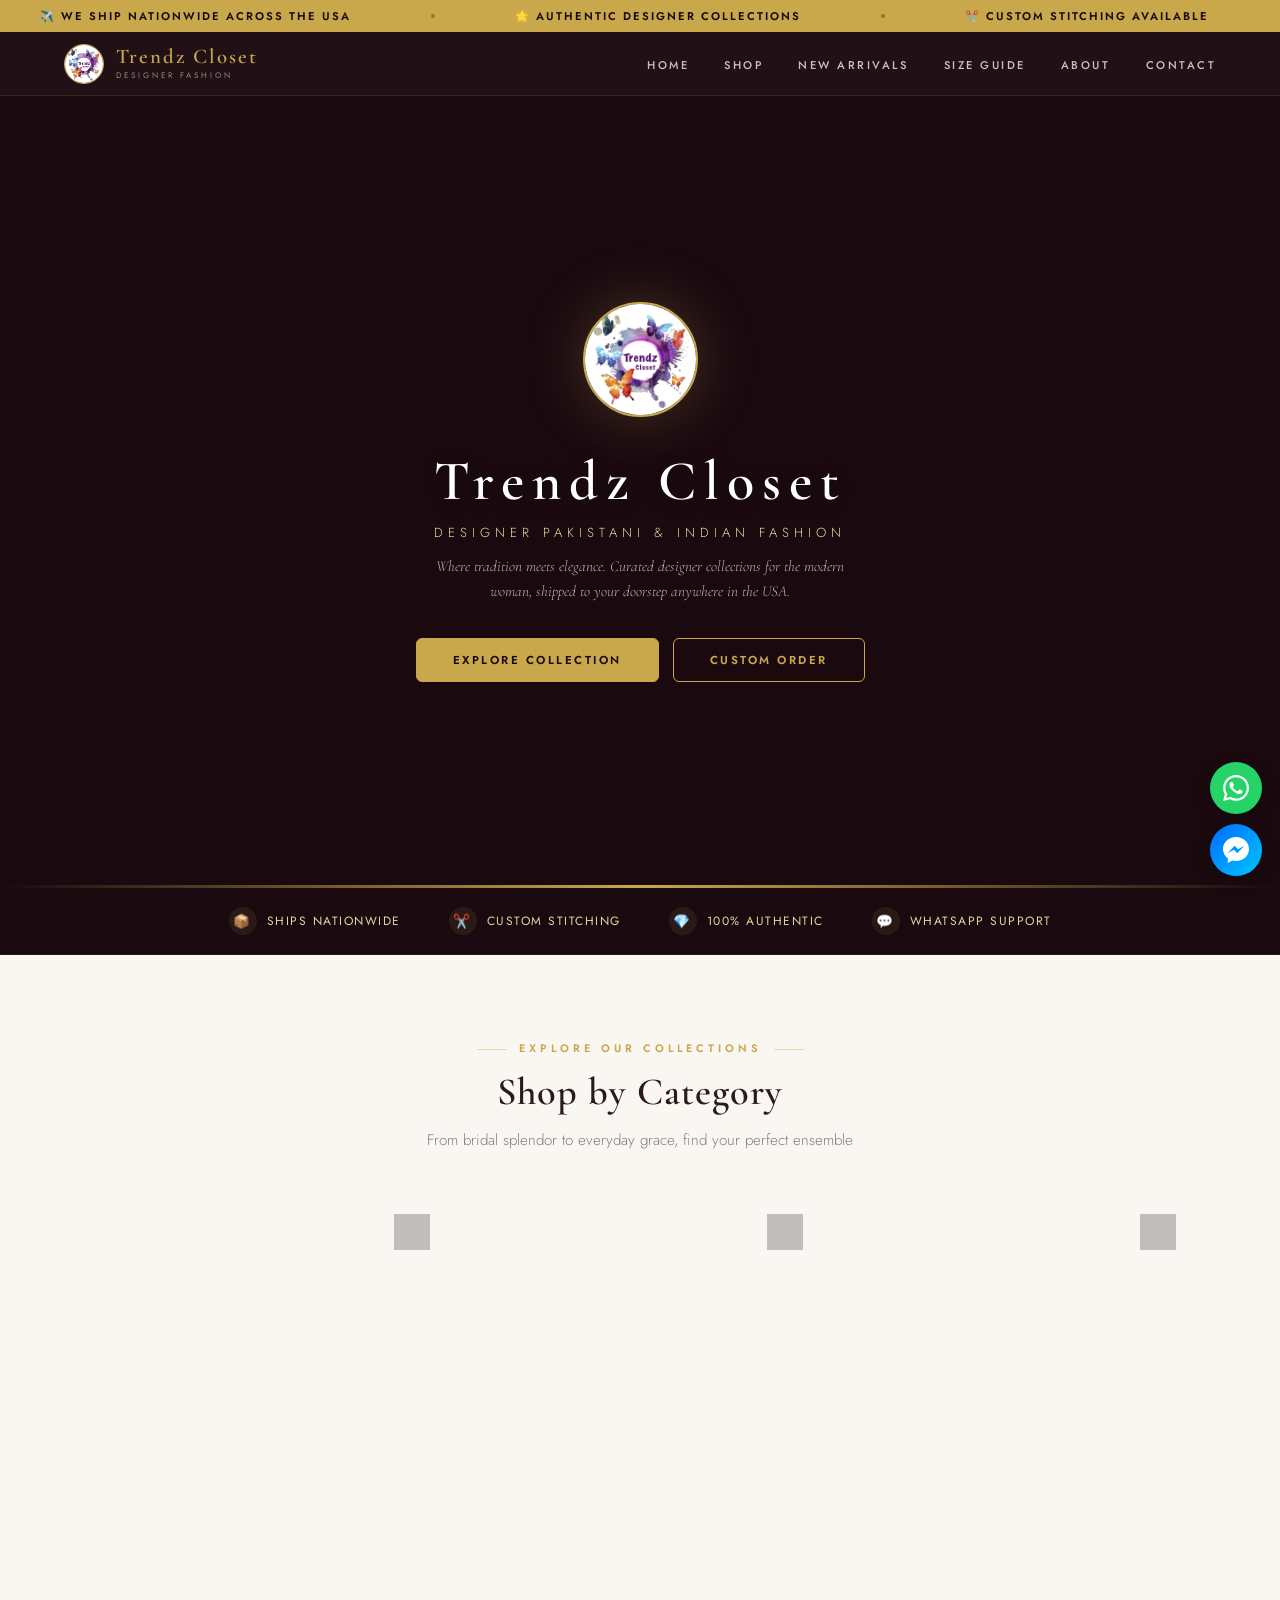
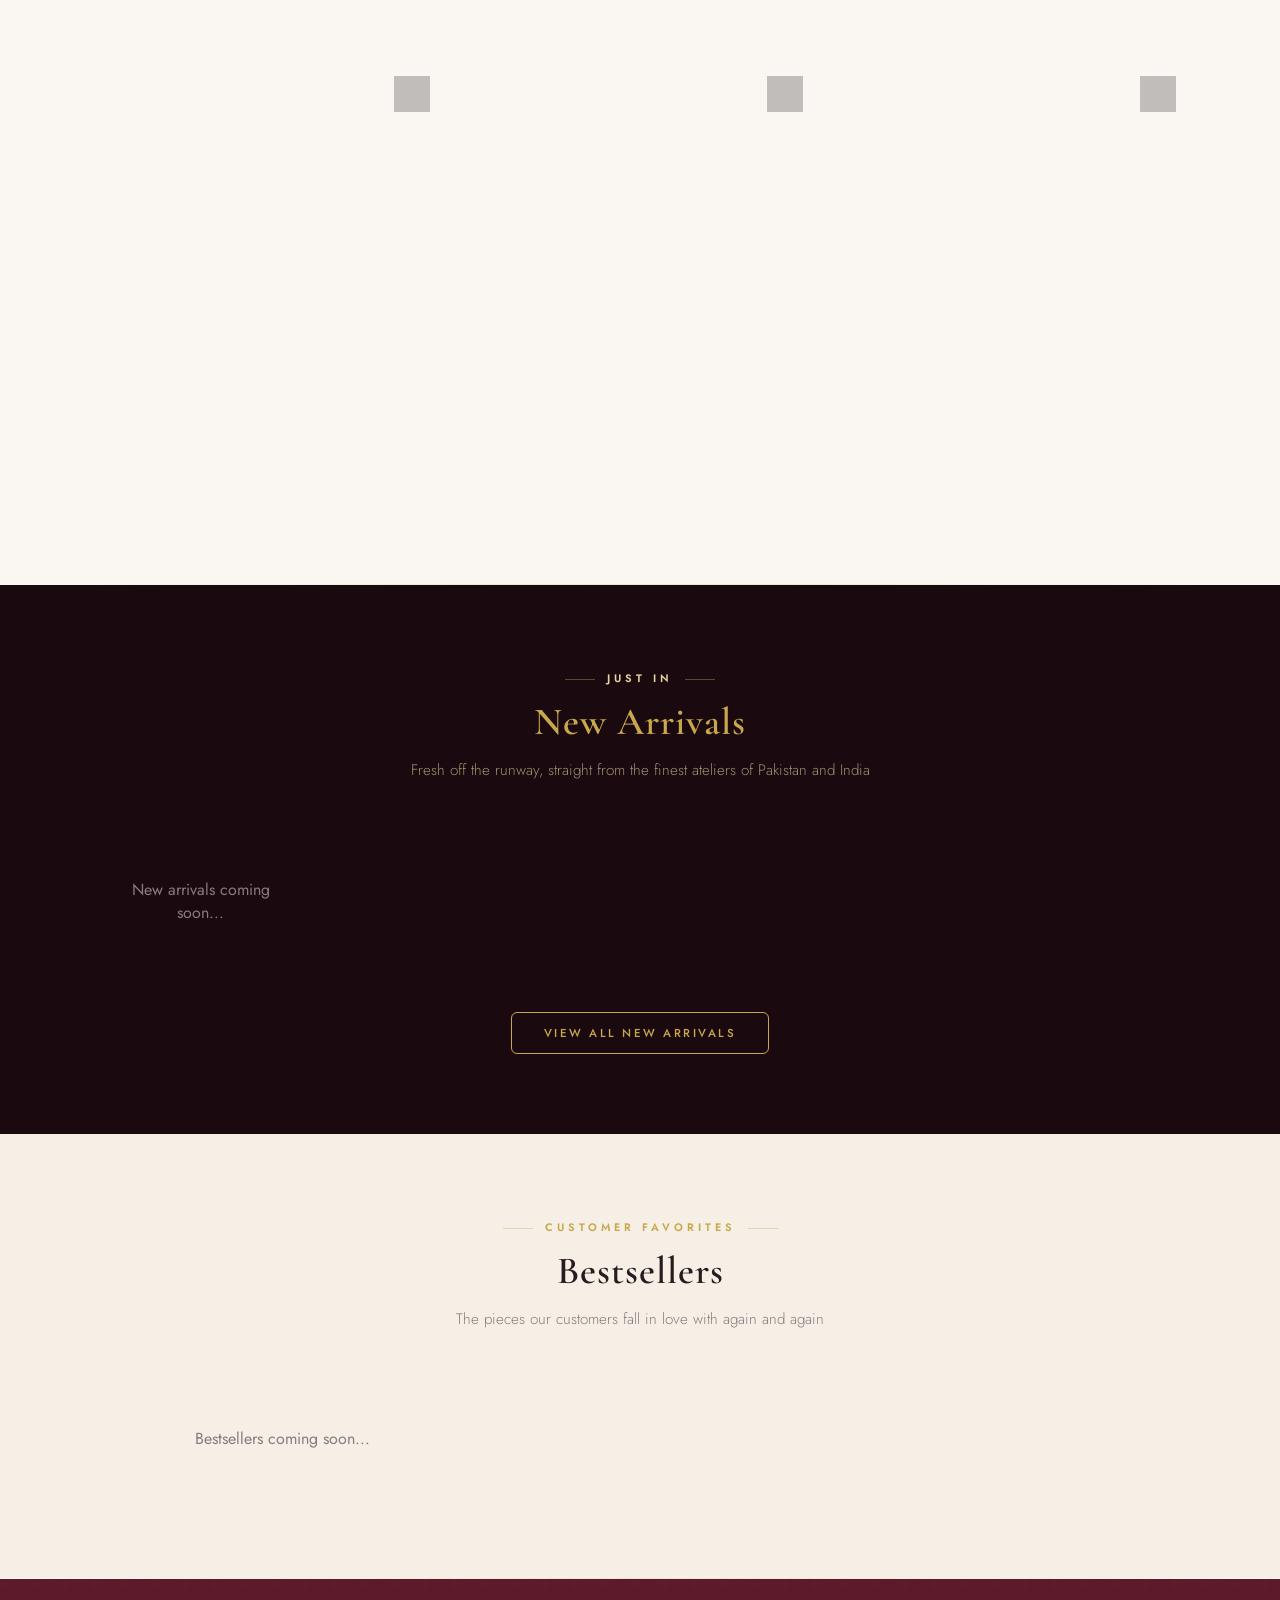
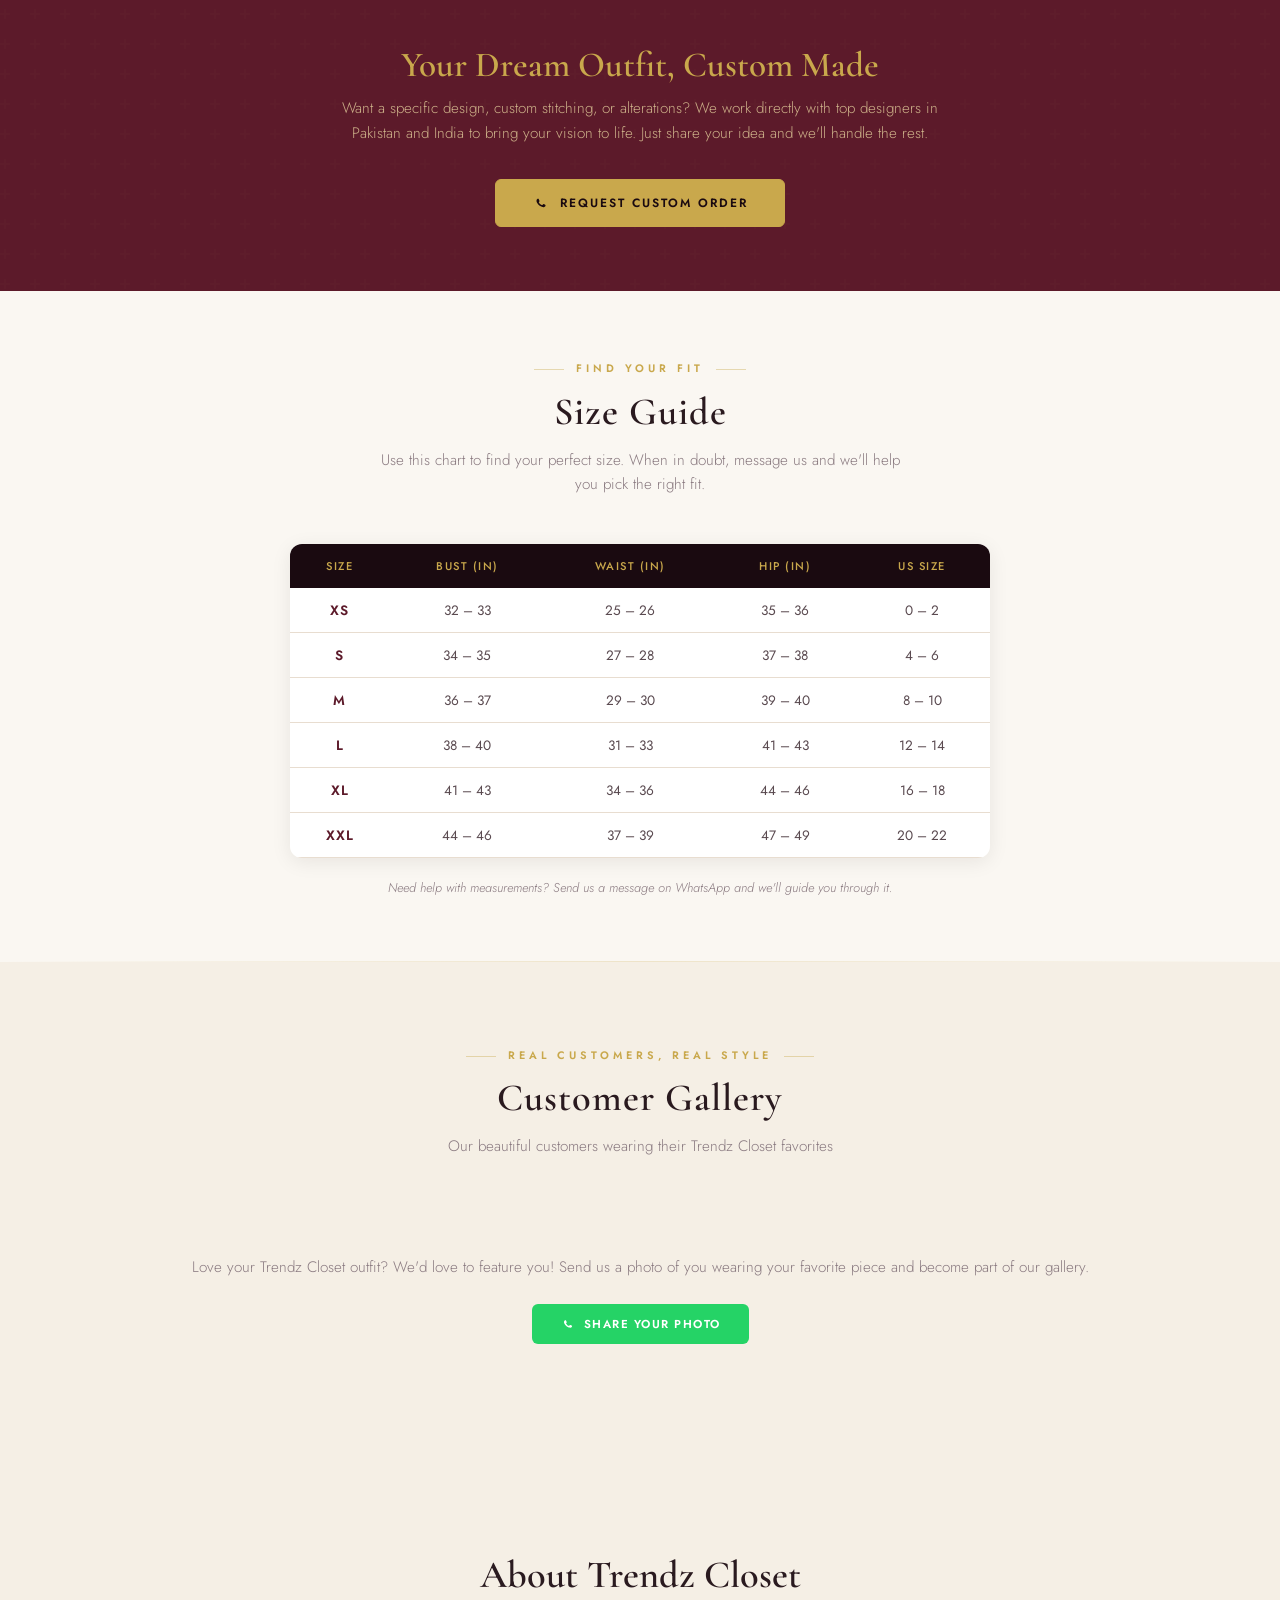
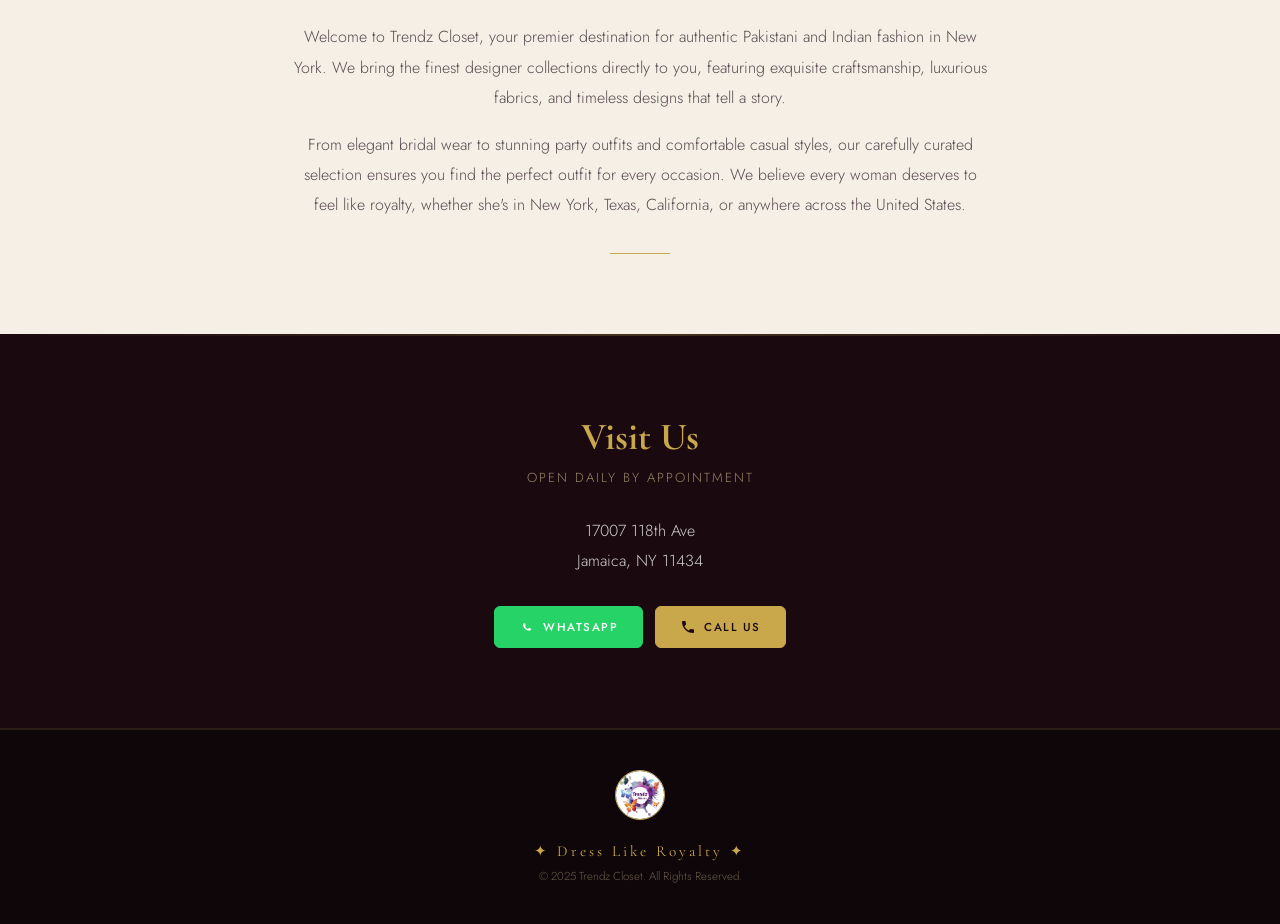
==== commit 30bac8cd: "Add files via upload" ====
--- a/index.html
+++ b/index.html
@@ -4,9 +4,10 @@
     <meta charset="UTF-8">
     <meta name="viewport" content="width=device-width, initial-scale=1.0">
     <title>Trendz Closet | Designer Pakistani & Indian Fashion</title>
+    <meta name="description" content="Trendz Closet — Authentic Pakistani & Indian designer fashion. Bridal, party wear, casual & custom orders. Shipping nationwide across the USA.">
     <link rel="preconnect" href="https://fonts.googleapis.com">
     <link rel="preconnect" href="https://fonts.gstatic.com" crossorigin>
-    <link href="https://fonts.googleapis.com/css2?family=Cormorant+Garamond:ital,wght@0,400;0,500;0,600;0,700;1,400&family=Jost:wght@300;400;500;600;700&display=swap" rel="stylesheet">
+    <link href="https://fonts.googleapis.com/css2?family=Cormorant+Garamond:ital,wght@0,400;0,500;0,600;0,700;1,400;1,500&family=Jost:wght@300;400;500;600;700&display=swap" rel="stylesheet">
     <style>
         :root {
             --deep: #1a0a10;
@@ -24,6 +25,7 @@
             --text-mid: #5a4a50;
             --text-light: #8a7a80;
             --white: #ffffff;
+            --green-wa: #25D366;
             --shadow-soft: 0 4px 20px rgba(26, 10, 16, 0.08);
             --shadow-mid: 0 8px 30px rgba(26, 10, 16, 0.12);
             --shadow-strong: 0 12px 40px rgba(26, 10, 16, 0.2);
@@ -42,1144 +44,408 @@
             -webkit-font-smoothing: antialiased;
         }
 
-        /* ===== UTILITY ===== */
-        .loading {
-            display: flex;
-            justify-content: center;
-            align-items: center;
-            min-height: 200px;
-            width: 100%;
-        }
-
-        .spinner {
-            width: 36px;
-            height: 36px;
-            border: 2px solid var(--sand);
-            border-top-color: var(--gold);
-            border-radius: 50%;
-            animation: spin 0.8s linear infinite;
-        }
-
+        .loading { display: flex; justify-content: center; align-items: center; min-height: 200px; width: 100%; }
+        .spinner { width: 36px; height: 36px; border: 2px solid var(--sand); border-top-color: var(--gold); border-radius: 50%; animation: spin 0.8s linear infinite; }
         @keyframes spin { to { transform: rotate(360deg); } }
-
-        @keyframes fadeUp {
-            from { opacity: 0; transform: translateY(24px); }
-            to { opacity: 1; transform: translateY(0); }
-        }
-
-        @keyframes fadeIn {
-            from { opacity: 0; }
-            to { opacity: 1; }
-        }
-
-        @keyframes scaleIn {
-            from { opacity: 0; transform: scale(0.95); }
-            to { opacity: 1; transform: scale(1); }
-        }
-
-        .animate-in {
-            animation: fadeUp 0.7s ease forwards;
-        }
+        @keyframes fadeUp { from { opacity: 0; transform: translateY(24px); } to { opacity: 1; transform: translateY(0); } }
+        @keyframes fadeIn { from { opacity: 0; } to { opacity: 1; } }
+        @keyframes scaleIn { from { opacity: 0; transform: scale(0.92); } to { opacity: 1; transform: scale(1); } }
+        @keyframes marquee { 0% { transform: translateX(0); } 100% { transform: translateX(-50%); } }
+
+        /* ===== SHIPPING BANNER ===== */
+        .top-banner {
+            background: var(--gold); overflow: hidden; position: fixed;
+            top: 0; left: 0; right: 0; z-index: 1100; height: 32px;
+            display: flex; align-items: center;
+        }
+
+        .marquee-track {
+            display: flex; animation: marquee 25s linear infinite; white-space: nowrap;
+        }
+
+        .marquee-track:hover { animation-play-state: paused; }
+
+        .marquee-item {
+            display: inline-flex; align-items: center; gap: 8px; padding: 0 40px;
+            font-size: 0.7rem; font-weight: 600; letter-spacing: 2px;
+            text-transform: uppercase; color: var(--deep);
+        }
+
+        .marquee-item .dot { width: 4px; height: 4px; border-radius: 50%; background: var(--burgundy); opacity: 0.4; }
 
         /* ===== FLOATING BUTTONS ===== */
-        .floating-buttons {
-            position: fixed;
-            bottom: 24px;
-            right: 18px;
-            display: flex;
-            flex-direction: column;
-            gap: 10px;
-            z-index: 9999;
-        }
-
-        .float-btn {
-            width: 52px;
-            height: 52px;
-            border-radius: 50%;
-            display: flex;
-            align-items: center;
-            justify-content: center;
-            box-shadow: 0 4px 16px rgba(0,0,0,0.25);
-            transition: transform 0.3s ease, box-shadow 0.3s ease;
-            text-decoration: none;
-        }
-
-        .float-btn:hover {
-            transform: scale(1.12) translateY(-2px);
-            box-shadow: 0 6px 24px rgba(0,0,0,0.3);
-        }
-
+        .floating-buttons { position: fixed; bottom: 24px; right: 18px; display: flex; flex-direction: column; gap: 10px; z-index: 9999; }
+        .float-btn { width: 52px; height: 52px; border-radius: 50%; display: flex; align-items: center; justify-content: center; box-shadow: 0 4px 16px rgba(0,0,0,0.25); transition: transform 0.3s ease, box-shadow 0.3s ease; text-decoration: none; }
+        .float-btn:hover { transform: scale(1.12) translateY(-2px); box-shadow: 0 6px 24px rgba(0,0,0,0.3); }
         .whatsapp-float { background: #25D366; }
         .messenger-float { background: linear-gradient(135deg, #006AFF, #00C6FF); }
-
         .float-btn svg { width: 26px; height: 26px; fill: white; }
 
         /* ===== NAVIGATION ===== */
         nav {
-            position: fixed;
-            top: 0;
-            left: 0;
-            right: 0;
-            z-index: 1000;
-            padding: 0 5%;
-            height: 68px;
-            display: flex;
-            justify-content: space-between;
-            align-items: center;
-            background: rgba(26, 10, 16, 0.97);
-            backdrop-filter: blur(12px);
-            -webkit-backdrop-filter: blur(12px);
-            border-bottom: 1px solid rgba(201, 168, 76, 0.15);
-            transition: all 0.3s ease;
-        }
-
-        nav.scrolled {
-            height: 58px;
-            box-shadow: 0 4px 20px rgba(0,0,0,0.3);
-        }
-
-        .nav-brand {
-            display: flex;
-            align-items: center;
-            gap: 14px;
-            text-decoration: none;
-        }
-
-        .nav-logo {
-            height: 42px;
-            width: 42px;
-            border-radius: 50%;
-            border: 2px solid var(--gold);
-            object-fit: cover;
-            transition: transform 0.3s ease;
-        }
-
-        nav.scrolled .nav-logo {
-            height: 36px;
-            width: 36px;
-        }
-
-        .nav-brand-text {
-            display: flex;
-            flex-direction: column;
-        }
-
-        .nav-brand h1 {
-            font-family: 'Cormorant Garamond', serif;
-            color: var(--gold);
-            font-size: 1.35rem;
-            font-weight: 600;
-            letter-spacing: 2.5px;
-            line-height: 1.1;
-        }
-
-        .nav-brand .nav-subtitle {
-            font-size: 0.55rem;
-            color: var(--gold-pale);
-            letter-spacing: 3px;
-            text-transform: uppercase;
-            font-weight: 400;
-            opacity: 0.7;
-        }
-
-        .nav-links {
-            display: flex;
-            gap: 2.5rem;
-            list-style: none;
-            align-items: center;
-        }
-
-        .nav-links a {
-            color: rgba(255,255,255,0.8);
-            text-decoration: none;
-            font-size: 0.72rem;
-            letter-spacing: 2.5px;
-            text-transform: uppercase;
-            font-weight: 500;
-            transition: color 0.3s ease;
-            position: relative;
-            padding-bottom: 4px;
-        }
-
-        .nav-links a::after {
-            content: '';
-            position: absolute;
-            bottom: 0;
-            left: 0;
-            width: 0;
-            height: 1.5px;
-            background: var(--gold);
-            transition: width 0.3s ease;
-        }
-
-        .nav-links a:hover {
-            color: var(--gold);
-        }
-
-        .nav-links a:hover::after {
-            width: 100%;
-        }
-
-        .mobile-menu {
-            display: none;
-            flex-direction: column;
-            gap: 5px;
-            cursor: pointer;
-            padding: 6px;
-            background: none;
-            border: none;
-        }
-
-        .mobile-menu span {
-            width: 22px;
-            height: 1.5px;
-            background: var(--gold);
-            transition: all 0.3s ease;
-            display: block;
-        }
-
-        .mobile-menu.active span:nth-child(1) {
-            transform: rotate(45deg) translate(5px, 4px);
-        }
-
-        .mobile-menu.active span:nth-child(2) {
-            opacity: 0;
-        }
-
-        .mobile-menu.active span:nth-child(3) {
-            transform: rotate(-45deg) translate(4px, -4px);
-        }
-
-        /* Mobile Nav */
-        .mobile-nav {
-            display: none;
-            position: fixed;
-            top: 68px;
-            left: 0;
-            right: 0;
-            bottom: 0;
-            background: rgba(26, 10, 16, 0.98);
-            backdrop-filter: blur(20px);
-            -webkit-backdrop-filter: blur(20px);
-            z-index: 999;
-            padding: 2rem 1.5rem;
-            animation: fadeIn 0.3s ease;
-        }
-
-        .mobile-nav.active {
-            display: flex;
-            flex-direction: column;
-            gap: 0;
-        }
-
-        .mobile-nav a {
-            display: block;
-            color: rgba(255,255,255,0.85);
-            text-decoration: none;
-            padding: 1.1rem 0;
-            font-size: 1rem;
-            letter-spacing: 2px;
-            text-transform: uppercase;
-            font-weight: 400;
-            border-bottom: 1px solid rgba(201,168,76,0.1);
-            transition: all 0.3s ease;
-        }
-
-        .mobile-nav a:hover,
-        .mobile-nav a:active {
-            color: var(--gold);
-            padding-left: 10px;
-        }
-
-        /* ===== HERO SECTION ===== */
-        .hero {
-            min-height: 85vh;
-            position: relative;
-            display: flex;
-            align-items: center;
-            justify-content: center;
-            background: var(--deep);
-            margin-top: 68px;
-            overflow: hidden;
-        }
-
-        .hero-slider {
-            position: absolute;
-            inset: 0;
-        }
-
-        .hero-slide {
-            position: absolute;
-            inset: 0;
-            opacity: 0;
-            transition: opacity 1.2s ease-in-out;
-        }
-
-        .hero-slide.active {
-            opacity: 1;
-        }
-
-        .hero-slide img {
-            width: 100%;
-            height: 100%;
-            object-fit: cover;
-        }
-
-        .hero-gradient {
-            position: absolute;
-            inset: 0;
-            background: linear-gradient(
-                180deg,
-                rgba(26, 10, 16, 0.55) 0%,
-                rgba(26, 10, 16, 0.35) 30%,
-                rgba(26, 10, 16, 0.45) 60%,
-                rgba(26, 10, 16, 0.85) 100%
-            );
-            z-index: 1;
-        }
-
-        /* Decorative gold line at bottom of hero */
-        .hero::after {
-            content: '';
-            position: absolute;
-            bottom: 0;
-            left: 0;
-            right: 0;
-            height: 3px;
-            background: linear-gradient(90deg, transparent, var(--gold), transparent);
-            z-index: 5;
-        }
-
-        .hero-content {
-            position: relative;
-            z-index: 3;
-            text-align: center;
-            padding: 2rem;
-            animation: fadeUp 1s ease 0.3s both;
-        }
-
-        .hero-logo {
-            width: 120px;
-            height: 120px;
-            margin-bottom: 1.8rem;
-            border-radius: 50%;
-            border: 2px solid var(--gold);
-            box-shadow: 0 0 60px rgba(201, 168, 76, 0.3);
-            object-fit: cover;
-        }
-
-        .hero-content h1 {
-            font-family: 'Cormorant Garamond', serif;
-            font-size: 3.5rem;
-            font-weight: 600;
-            letter-spacing: 8px;
-            margin-bottom: 0.6rem;
-            color: var(--white);
-            text-shadow: 0 2px 20px rgba(0,0,0,0.3);
-        }
-
-        .hero-content .tagline {
-            font-size: 0.85rem;
-            letter-spacing: 5px;
-            text-transform: uppercase;
-            color: var(--gold-pale);
-            margin-bottom: 2.5rem;
-            font-weight: 300;
-        }
-
-        .hero-btn {
-            display: inline-block;
-            padding: 14px 40px;
-            background: var(--gold);
-            color: var(--deep);
-            text-decoration: none;
-            font-weight: 600;
-            letter-spacing: 3px;
-            text-transform: uppercase;
-            font-size: 0.75rem;
-            transition: all 0.4s ease;
-            border: 1.5px solid var(--gold);
-            border-radius: var(--radius);
-        }
-
-        .hero-btn:hover {
-            background: transparent;
-            color: var(--gold);
-            transform: translateY(-2px);
-            box-shadow: 0 8px 25px rgba(201, 168, 76, 0.25);
-        }
-
-        /* Slide indicators */
-        .slide-indicators {
-            position: absolute;
-            bottom: 28px;
-            left: 50%;
-            transform: translateX(-50%);
-            display: flex;
-            gap: 10px;
-            z-index: 5;
-        }
-
-        .slide-dot {
-            width: 8px;
-            height: 8px;
-            border-radius: 50%;
-            background: rgba(255,255,255,0.3);
-            cursor: pointer;
-            transition: all 0.3s ease;
-            border: none;
-            padding: 0;
-        }
-
-        .slide-dot.active {
-            background: var(--gold);
-            transform: scale(1.3);
-        }
-
-        /* ===== SECTION STYLES ===== */
-        .section {
-            padding: 5rem 5%;
-        }
-
+            position: fixed; top: 32px; left: 0; right: 0; z-index: 1000;
+            padding: 0 5%; height: 64px; display: flex; justify-content: space-between;
+            align-items: center; background: rgba(26, 10, 16, 0.97);
+            backdrop-filter: blur(14px); -webkit-backdrop-filter: blur(14px);
+            border-bottom: 1px solid rgba(201, 168, 76, 0.12); transition: all 0.3s ease;
+        }
+        nav.scrolled { height: 56px; box-shadow: 0 4px 20px rgba(0,0,0,0.3); }
+        .nav-brand { display: flex; align-items: center; gap: 12px; text-decoration: none; }
+        .nav-logo { height: 40px; width: 40px; border-radius: 50%; border: 1.5px solid var(--gold); object-fit: cover; transition: transform 0.3s ease; }
+        nav.scrolled .nav-logo { height: 34px; width: 34px; }
+        .nav-brand-text { display: flex; flex-direction: column; }
+        .nav-brand h1 { font-family: 'Cormorant Garamond', serif; color: var(--gold); font-size: 1.3rem; font-weight: 600; letter-spacing: 2px; line-height: 1.1; }
+        .nav-brand .nav-subtitle { font-size: 0.5rem; color: var(--gold-pale); letter-spacing: 3px; text-transform: uppercase; font-weight: 400; opacity: 0.6; }
+        .nav-links { display: flex; gap: 2.2rem; list-style: none; align-items: center; }
+        .nav-links a { color: rgba(255,255,255,0.75); text-decoration: none; font-size: 0.7rem; letter-spacing: 2.5px; text-transform: uppercase; font-weight: 500; transition: color 0.3s ease; position: relative; padding-bottom: 4px; }
+        .nav-links a::after { content: ''; position: absolute; bottom: 0; left: 0; width: 0; height: 1.5px; background: var(--gold); transition: width 0.3s ease; }
+        .nav-links a:hover { color: var(--gold); }
+        .nav-links a:hover::after { width: 100%; }
+        .mobile-menu { display: none; flex-direction: column; gap: 5px; cursor: pointer; padding: 6px; background: none; border: none; }
+        .mobile-menu span { width: 22px; height: 1.5px; background: var(--gold); transition: all 0.3s ease; display: block; }
+        .mobile-menu.active span:nth-child(1) { transform: rotate(45deg) translate(5px, 4px); }
+        .mobile-menu.active span:nth-child(2) { opacity: 0; }
+        .mobile-menu.active span:nth-child(3) { transform: rotate(-45deg) translate(4px, -4px); }
+
+        .mobile-nav { display: none; position: fixed; top: 96px; left: 0; right: 0; bottom: 0; background: rgba(26,10,16,0.98); backdrop-filter: blur(20px); -webkit-backdrop-filter: blur(20px); z-index: 999; padding: 1.5rem; animation: fadeIn 0.25s ease; }
+        .mobile-nav.active { display: flex; flex-direction: column; }
+        .mobile-nav a { display: block; color: rgba(255,255,255,0.85); text-decoration: none; padding: 1rem 0; font-size: 0.95rem; letter-spacing: 2px; text-transform: uppercase; font-weight: 400; border-bottom: 1px solid rgba(201,168,76,0.08); transition: all 0.3s ease; }
+        .mobile-nav a:hover, .mobile-nav a:active { color: var(--gold); padding-left: 10px; }
+
+        /* ===== HERO ===== */
+        .hero { min-height: 88vh; position: relative; display: flex; align-items: center; justify-content: center; background: var(--deep); margin-top: 96px; overflow: hidden; }
+        .hero-slider { position: absolute; inset: 0; }
+        .hero-slide { position: absolute; inset: 0; opacity: 0; transition: opacity 1.4s ease-in-out; }
+        .hero-slide.active { opacity: 1; }
+        .hero-slide img { width: 100%; height: 100%; object-fit: cover; }
+        .hero-gradient { position: absolute; inset: 0; z-index: 1; background: linear-gradient(180deg, rgba(26,10,16,0.5) 0%, rgba(26,10,16,0.25) 35%, rgba(26,10,16,0.35) 60%, rgba(26,10,16,0.88) 100%); }
+        .hero::after { content: ''; position: absolute; bottom: 0; left: 0; right: 0; height: 3px; background: linear-gradient(90deg, transparent, var(--gold), transparent); z-index: 5; }
+        .hero-content { position: relative; z-index: 3; text-align: center; padding: 2rem; animation: fadeUp 1s ease 0.3s both; }
+        .hero-logo { width: 115px; height: 115px; margin-bottom: 1.5rem; border-radius: 50%; border: 2px solid var(--gold); box-shadow: 0 0 60px rgba(201,168,76,0.25); object-fit: cover; }
+        .hero-content h1 { font-family: 'Cormorant Garamond', serif; font-size: 3.5rem; font-weight: 600; letter-spacing: 8px; margin-bottom: 0.5rem; color: var(--white); text-shadow: 0 2px 20px rgba(0,0,0,0.3); }
+        .hero-content .tagline { font-size: 0.82rem; letter-spacing: 5px; text-transform: uppercase; color: var(--gold-pale); margin-bottom: 0.8rem; font-weight: 300; }
+        .hero-content .hero-desc { font-size: 0.95rem; color: rgba(255,255,255,0.7); font-weight: 300; max-width: 440px; margin: 0 auto 2.2rem; line-height: 1.6; font-family: 'Cormorant Garamond', serif; font-style: italic; }
+        .hero-buttons { display: flex; gap: 14px; justify-content: center; flex-wrap: wrap; }
+        .hero-btn { display: inline-block; padding: 13px 36px; text-decoration: none; font-weight: 600; letter-spacing: 2.5px; text-transform: uppercase; font-size: 0.72rem; transition: all 0.4s ease; border: 1.5px solid var(--gold); border-radius: var(--radius); }
+        .hero-btn.primary { background: var(--gold); color: var(--deep); }
+        .hero-btn.primary:hover { background: transparent; color: var(--gold); transform: translateY(-2px); box-shadow: 0 8px 25px rgba(201,168,76,0.25); }
+        .hero-btn.secondary { background: transparent; color: var(--gold); }
+        .hero-btn.secondary:hover { background: var(--gold); color: var(--deep); transform: translateY(-2px); }
+        .slide-indicators { position: absolute; bottom: 28px; left: 50%; transform: translateX(-50%); display: flex; gap: 10px; z-index: 5; }
+        .slide-dot { width: 8px; height: 8px; border-radius: 50%; background: rgba(255,255,255,0.3); cursor: pointer; transition: all 0.3s ease; border: none; padding: 0; }
+        .slide-dot.active { background: var(--gold); transform: scale(1.3); }
+
+        /* ===== TRUST STRIP ===== */
+        .trust-strip { background: var(--deep); padding: 1.2rem 5%; display: flex; justify-content: center; gap: 3rem; flex-wrap: wrap; border-bottom: 1px solid rgba(201,168,76,0.1); }
+        .trust-item { display: flex; align-items: center; gap: 10px; color: var(--gold-pale); font-size: 0.75rem; letter-spacing: 1.5px; text-transform: uppercase; font-weight: 400; }
+        .trust-icon { width: 28px; height: 28px; border-radius: 50%; background: rgba(201,168,76,0.1); display: flex; align-items: center; justify-content: center; font-size: 0.85rem; }
+
+        /* ===== SECTIONS ===== */
+        .section { padding: 5rem 5%; }
         .section.bg-cream { background: var(--cream); }
         .section.bg-warm { background: var(--cream-warm); }
         .section.bg-burgundy { background: var(--burgundy); }
         .section.bg-deep { background: var(--deep); }
-
-        .section-header {
-            text-align: center;
-            margin-bottom: 3rem;
-        }
-
-        .section-header .label {
-            display: inline-block;
-            color: var(--gold);
-            letter-spacing: 4px;
-            text-transform: uppercase;
-            font-size: 0.7rem;
-            font-weight: 600;
-            margin-bottom: 0.8rem;
-            position: relative;
-        }
-
-        .section-header .label::before,
-        .section-header .label::after {
-            content: '';
-            display: inline-block;
-            width: 30px;
-            height: 1px;
-            background: var(--gold);
-            vertical-align: middle;
-            margin: 0 12px;
-            opacity: 0.5;
-        }
-
-        .section.bg-burgundy .section-header .label,
-        .section.bg-deep .section-header .label {
-            color: var(--gold-pale);
-        }
-
-        .section-header h2 {
-            font-family: 'Cormorant Garamond', serif;
-            font-size: 2.4rem;
-            font-weight: 600;
-            color: var(--text-dark);
-            letter-spacing: 1px;
-        }
-
-        .section.bg-burgundy .section-header h2,
-        .section.bg-deep .section-header h2 {
-            color: var(--gold);
-        }
-
-        .section-header .section-desc {
-            margin-top: 0.8rem;
-            color: var(--text-light);
-            font-size: 0.95rem;
-            font-weight: 300;
-            max-width: 500px;
-            margin-left: auto;
-            margin-right: auto;
-        }
-
-        .section.bg-burgundy .section-header .section-desc,
-        .section.bg-deep .section-header .section-desc {
-            color: var(--gold-pale);
-            opacity: 0.7;
-        }
+        .section-header { text-align: center; margin-bottom: 3rem; }
+        .section-header .label { display: inline-block; color: var(--gold); letter-spacing: 4px; text-transform: uppercase; font-size: 0.68rem; font-weight: 600; margin-bottom: 0.8rem; }
+        .section-header .label::before, .section-header .label::after { content: ''; display: inline-block; width: 30px; height: 1px; background: var(--gold); vertical-align: middle; margin: 0 12px; opacity: 0.4; }
+        .section.bg-burgundy .section-header .label, .section.bg-deep .section-header .label { color: var(--gold-pale); }
+        .section-header h2 { font-family: 'Cormorant Garamond', serif; font-size: 2.4rem; font-weight: 600; color: var(--text-dark); letter-spacing: 1px; }
+        .section.bg-burgundy .section-header h2, .section.bg-deep .section-header h2 { color: var(--gold); }
+        .section-header .section-desc { margin-top: 0.8rem; color: var(--text-light); font-size: 0.95rem; font-weight: 300; max-width: 520px; margin-left: auto; margin-right: auto; line-height: 1.6; }
+        .section.bg-burgundy .section-header .section-desc, .section.bg-deep .section-header .section-desc { color: var(--gold-pale); opacity: 0.65; }
+        .gold-divider { width: 100%; height: 1px; background: linear-gradient(90deg, transparent, var(--gold), transparent); opacity: 0.25; }
 
         /* ===== CATEGORY GRID ===== */
-        .category-grid {
-            display: grid;
-            grid-template-columns: repeat(3, 1fr);
-            gap: 1.2rem;
-            max-width: 1100px;
-            margin: 0 auto;
-        }
-
-        .category-card {
-            position: relative;
-            overflow: hidden;
-            aspect-ratio: 4/5;
-            border-radius: var(--radius-lg);
-            cursor: pointer;
-            transition: transform 0.4s ease, box-shadow 0.4s ease;
-        }
-
-        .category-card:hover {
-            transform: translateY(-6px);
-            box-shadow: var(--shadow-strong);
-        }
-
-        .category-card img {
-            width: 100%;
-            height: 100%;
-            object-fit: cover;
-            transition: transform 0.6s ease;
-        }
-
-        .category-card:hover img {
-            transform: scale(1.08);
-        }
-
-        .category-overlay {
-            position: absolute;
-            inset: 0;
-            background: linear-gradient(180deg, transparent 40%, rgba(26, 10, 16, 0.92) 100%);
-            display: flex;
-            flex-direction: column;
-            justify-content: flex-end;
-            padding: 1.5rem;
-            transition: background 0.3s ease;
-        }
-
-        .category-card:hover .category-overlay {
-            background: linear-gradient(180deg, transparent 25%, rgba(26, 10, 16, 0.95) 100%);
-        }
-
-        .category-name {
-            font-family: 'Cormorant Garamond', serif;
-            color: var(--white);
-            font-size: 1.2rem;
-            font-weight: 600;
-            letter-spacing: 1px;
-            margin-bottom: 0.3rem;
-        }
-
-        .category-count {
-            color: var(--gold-pale);
-            font-size: 0.72rem;
-            letter-spacing: 2px;
-            text-transform: uppercase;
-            font-weight: 400;
-        }
-
-        .category-icon {
-            position: absolute;
-            top: 14px;
-            right: 14px;
-            background: rgba(26, 10, 16, 0.6);
-            backdrop-filter: blur(8px);
-            width: 38px;
-            height: 38px;
-            border-radius: 50%;
-            display: flex;
-            align-items: center;
-            justify-content: center;
-            font-size: 1rem;
-            z-index: 2;
-        }
+        .category-grid { display: grid; grid-template-columns: repeat(3, 1fr); gap: 1.2rem; max-width: 1100px; margin: 0 auto; }
+        .category-card { position: relative; overflow: hidden; aspect-ratio: 4/5; border-radius: var(--radius-lg); cursor: pointer; transition: transform 0.4s ease, box-shadow 0.4s ease; }
+        .category-card:hover { transform: translateY(-6px); box-shadow: var(--shadow-strong); }
+        .category-card img { width: 100%; height: 100%; object-fit: cover; transition: transform 0.6s ease; }
+        .category-card:hover img { transform: scale(1.08); }
+        .category-overlay { position: absolute; inset: 0; background: linear-gradient(180deg, transparent 40%, rgba(26,10,16,0.92) 100%); display: flex; flex-direction: column; justify-content: flex-end; padding: 1.5rem; transition: background 0.3s ease; }
+        .category-card:hover .category-overlay { background: linear-gradient(180deg, transparent 25%, rgba(26,10,16,0.95) 100%); }
+        .category-name { font-family: 'Cormorant Garamond', serif; color: var(--white); font-size: 1.15rem; font-weight: 600; letter-spacing: 1px; margin-bottom: 0.3rem; }
+        .category-count { color: var(--gold-pale); font-size: 0.7rem; letter-spacing: 2px; text-transform: uppercase; font-weight: 400; }
+        .category-icon { position: absolute; top: 14px; right: 14px; background: rgba(26,10,16,0.55); backdrop-filter: blur(8px); width: 36px; height: 36px; border-radius: 50%; display: flex; align-items: center; justify-content: center; font-size: 0.95rem; z-index: 2; }
 
         /* ===== PRODUCT GRID ===== */
-        .product-grid {
-            display: grid;
-            grid-template-columns: repeat(4, 1fr);
-            gap: 1.2rem;
-            max-width: 1300px;
-            margin: 0 auto;
-        }
-
-        .product-card {
-            position: relative;
-            overflow: hidden;
-            cursor: pointer;
-            aspect-ratio: 3/4;
-            border-radius: var(--radius-lg);
-            transition: transform 0.4s ease, box-shadow 0.4s ease;
-            background: var(--sand);
-        }
-
-        .product-card:hover {
-            transform: translateY(-6px);
-            box-shadow: var(--shadow-strong);
-        }
-
-        .product-card img {
-            width: 100%;
-            height: 100%;
-            object-fit: cover;
-            transition: transform 0.6s ease;
-        }
-
-        .product-card:hover img {
-            transform: scale(1.06);
-        }
-
-        .product-info {
-            position: absolute;
-            inset: 0;
-            background: linear-gradient(180deg, transparent 45%, rgba(26, 10, 16, 0.92) 100%);
-            display: flex;
-            flex-direction: column;
-            justify-content: flex-end;
-            padding: 1.2rem;
-            opacity: 0;
-            transition: opacity 0.35s ease;
-        }
-
-        .product-card:hover .product-info {
-            opacity: 1;
-        }
-
-        .product-price {
-            font-family: 'Cormorant Garamond', serif;
-            color: var(--gold);
-            font-size: 1.3rem;
-            font-weight: 600;
-            margin-bottom: 0.3rem;
-        }
-
-        .product-caption {
-            color: rgba(255,255,255,0.85);
-            font-size: 0.78rem;
-            line-height: 1.5;
-            margin-bottom: 0.8rem;
-            display: -webkit-box;
-            -webkit-line-clamp: 3;
-            -webkit-box-orient: vertical;
-            overflow: hidden;
-            font-weight: 300;
-        }
-
-        .buy-btn {
-            display: inline-flex;
-            align-items: center;
-            justify-content: center;
-            gap: 7px;
-            padding: 10px 16px;
-            background: #25D366;
-            color: white;
-            text-decoration: none;
-            font-size: 0.7rem;
-            font-weight: 600;
-            letter-spacing: 1.5px;
-            text-transform: uppercase;
-            border-radius: var(--radius);
-            transition: all 0.3s ease;
-            align-self: flex-start;
-        }
-
-        .buy-btn:hover {
-            background: #128C7E;
-            transform: translateY(-1px);
-        }
-
-        .buy-btn svg {
-            width: 15px;
-            height: 15px;
-            fill: white;
-        }
-
-        /* ===== VIEW ALL BUTTON ===== */
-        .view-all-wrap {
-            text-align: center;
-            margin-top: 2.5rem;
-        }
-
-        .view-all-btn {
-            display: inline-block;
-            padding: 12px 32px;
-            border: 1.5px solid var(--gold);
-            color: var(--gold);
-            text-decoration: none;
-            font-weight: 500;
-            letter-spacing: 2.5px;
-            text-transform: uppercase;
-            font-size: 0.72rem;
-            transition: all 0.3s ease;
-            border-radius: var(--radius);
-        }
-
-        .section.bg-cream .view-all-btn,
-        .section.bg-warm .view-all-btn {
-            border-color: var(--burgundy);
-            color: var(--burgundy);
-        }
-
-        .view-all-btn:hover {
-            background: var(--gold);
-            color: var(--deep);
-            transform: translateY(-2px);
-            box-shadow: 0 6px 20px rgba(201, 168, 76, 0.3);
-        }
-
-        .section.bg-cream .view-all-btn:hover,
-        .section.bg-warm .view-all-btn:hover {
-            background: var(--burgundy);
-            border-color: var(--burgundy);
-            color: var(--white);
-        }
-
-        /* ===== BESTSELLER GRID ===== */
-        .bestseller-grid {
-            display: grid;
-            grid-template-columns: repeat(3, 1fr);
-            gap: 1.5rem;
-            max-width: 1050px;
-            margin: 0 auto;
-        }
-
-        .bestseller-card {
-            border-radius: var(--radius-lg);
-            overflow: hidden;
-        }
-
-        .bestseller-card .product-info {
-            padding: 1.5rem;
-        }
-
-        .bestseller-card .product-price {
-            font-size: 1.5rem;
-        }
-
-        .bestseller-badge {
-            position: absolute;
-            top: 14px;
-            left: 14px;
-            background: var(--gold);
-            color: var(--deep);
-            padding: 5px 12px;
-            font-size: 0.6rem;
-            font-weight: 700;
-            letter-spacing: 1.5px;
-            text-transform: uppercase;
-            z-index: 5;
-            border-radius: 3px;
-        }
-
-        /* ===== ABOUT SECTION ===== */
-        .about-section {
-            padding: 5rem 5%;
-            background: var(--cream-warm);
-            position: relative;
-            overflow: hidden;
-        }
-
-        .about-section::before {
-            content: '';
-            position: absolute;
-            top: 0;
-            left: 0;
-            right: 0;
-            height: 2px;
-            background: linear-gradient(90deg, transparent, var(--gold), transparent);
-            opacity: 0.3;
-        }
-
-        .about-inner {
-            max-width: 720px;
-            margin: 0 auto;
-            text-align: center;
-        }
-
-        .about-inner h2 {
-            font-family: 'Cormorant Garamond', serif;
-            font-size: 2.4rem;
-            color: var(--text-dark);
-            margin-bottom: 1.5rem;
-            font-weight: 600;
-        }
-
-        .about-inner p {
-            color: var(--text-mid);
-            line-height: 1.9;
-            margin-bottom: 1rem;
-            font-size: 1rem;
-            font-weight: 300;
-        }
-
-        .about-divider {
-            width: 60px;
-            height: 1.5px;
-            background: var(--gold);
-            margin: 2rem auto 0;
-        }
-
-        /* ===== CONTACT SECTION ===== */
-        .contact-section {
-            padding: 5rem 5%;
-            background: var(--deep);
-            position: relative;
-        }
-
-        .contact-section::before {
-            content: '';
-            position: absolute;
-            top: 0;
-            left: 0;
-            right: 0;
-            height: 2px;
-            background: linear-gradient(90deg, transparent, var(--gold), transparent);
-            opacity: 0.3;
-        }
-
-        .contact-inner {
-            max-width: 480px;
-            margin: 0 auto;
-            text-align: center;
-        }
-
-        .contact-inner h2 {
-            font-family: 'Cormorant Garamond', serif;
-            font-size: 2.4rem;
-            color: var(--gold);
-            margin-bottom: 0.6rem;
-        }
-
-        .contact-inner .contact-sub {
-            color: var(--gold-pale);
-            font-size: 0.85rem;
-            font-weight: 300;
-            letter-spacing: 2px;
-            text-transform: uppercase;
-            opacity: 0.7;
-        }
-
-        .contact-inner .address {
-            color: rgba(255,255,255,0.85);
-            font-size: 1rem;
-            margin: 1.8rem 0;
-            line-height: 1.9;
-            font-weight: 300;
-        }
-
-        .contact-btns {
-            display: flex;
-            gap: 12px;
-            justify-content: center;
-            flex-wrap: wrap;
-            margin-top: 1.5rem;
-        }
-
-        .contact-btn {
-            padding: 12px 24px;
-            text-decoration: none;
-            font-weight: 500;
-            letter-spacing: 1.5px;
-            text-transform: uppercase;
-            font-size: 0.72rem;
-            display: inline-flex;
-            align-items: center;
-            gap: 8px;
-            transition: all 0.3s ease;
-            border: 1.5px solid;
-            border-radius: var(--radius);
-        }
-
-        .contact-btn.wa {
-            background: #25D366;
-            border-color: #25D366;
-            color: white;
-        }
-
-        .contact-btn.wa:hover {
-            background: transparent;
-            transform: translateY(-2px);
-        }
-
-        .contact-btn.call {
-            background: var(--gold);
-            border-color: var(--gold);
-            color: var(--deep);
-        }
-
-        .contact-btn.call:hover {
-            background: transparent;
-            color: var(--gold);
-            transform: translateY(-2px);
-        }
-
-        .contact-btn svg {
-            width: 16px;
-            height: 16px;
-            fill: currentColor;
-        }
+        .product-grid { display: grid; grid-template-columns: repeat(4, 1fr); gap: 1.2rem; max-width: 1300px; margin: 0 auto; }
+        .product-card { position: relative; overflow: hidden; cursor: pointer; aspect-ratio: 3/4; border-radius: var(--radius-lg); transition: transform 0.4s ease, box-shadow 0.4s ease; background: var(--sand); }
+        .product-card:hover { transform: translateY(-5px); box-shadow: var(--shadow-strong); }
+        .product-card img { width: 100%; height: 100%; object-fit: cover; transition: transform 0.6s ease; }
+        .product-card:hover img { transform: scale(1.06); }
+        .product-info { position: absolute; inset: 0; background: linear-gradient(180deg, transparent 45%, rgba(26,10,16,0.92) 100%); display: flex; flex-direction: column; justify-content: flex-end; padding: 1.2rem; opacity: 0; transition: opacity 0.35s ease; }
+        .product-card:hover .product-info { opacity: 1; }
+        .product-price { font-family: 'Cormorant Garamond', serif; color: var(--gold); font-size: 1.25rem; font-weight: 600; margin-bottom: 0.25rem; }
+        .product-caption { color: rgba(255,255,255,0.85); font-size: 0.76rem; line-height: 1.5; margin-bottom: 0.7rem; display: -webkit-box; -webkit-line-clamp: 3; -webkit-box-orient: vertical; overflow: hidden; font-weight: 300; }
+        .card-actions { display: flex; gap: 6px; align-items: center; }
+        .buy-btn { display: inline-flex; align-items: center; justify-content: center; gap: 6px; padding: 9px 14px; background: var(--green-wa); color: white; text-decoration: none; font-size: 0.65rem; font-weight: 600; letter-spacing: 1.5px; text-transform: uppercase; border-radius: var(--radius); transition: all 0.3s ease; flex: 1; }
+        .buy-btn:hover { background: #128C7E; transform: translateY(-1px); }
+        .buy-btn svg { width: 14px; height: 14px; fill: white; }
+        .zoom-btn { width: 34px; height: 34px; border-radius: var(--radius); background: rgba(255,255,255,0.15); backdrop-filter: blur(6px); border: 1px solid rgba(255,255,255,0.2); color: white; display: flex; align-items: center; justify-content: center; cursor: pointer; transition: all 0.3s ease; flex-shrink: 0; }
+        .zoom-btn:hover { background: rgba(255,255,255,0.25); }
+        .zoom-btn svg { width: 16px; height: 16px; }
+
+        .view-all-wrap { text-align: center; margin-top: 2.5rem; }
+        .view-all-btn { display: inline-block; padding: 12px 32px; border: 1.5px solid var(--gold); color: var(--gold); text-decoration: none; font-weight: 500; letter-spacing: 2.5px; text-transform: uppercase; font-size: 0.72rem; transition: all 0.3s ease; border-radius: var(--radius); }
+        .section.bg-cream .view-all-btn, .section.bg-warm .view-all-btn { border-color: var(--burgundy); color: var(--burgundy); }
+        .view-all-btn:hover { background: var(--gold); color: var(--deep); transform: translateY(-2px); box-shadow: 0 6px 20px rgba(201,168,76,0.3); }
+        .section.bg-cream .view-all-btn:hover, .section.bg-warm .view-all-btn:hover { background: var(--burgundy); border-color: var(--burgundy); color: var(--white); }
+
+        /* ===== BESTSELLER ===== */
+        .bestseller-grid { display: grid; grid-template-columns: repeat(3, 1fr); gap: 1.5rem; max-width: 1050px; margin: 0 auto; }
+        .bestseller-card { border-radius: var(--radius-lg); overflow: hidden; }
+        .bestseller-card .product-info { padding: 1.5rem; }
+        .bestseller-card .product-price { font-size: 1.4rem; }
+        .bestseller-badge { position: absolute; top: 14px; left: 14px; background: var(--gold); color: var(--deep); padding: 5px 12px; font-size: 0.58rem; font-weight: 700; letter-spacing: 1.5px; text-transform: uppercase; z-index: 5; border-radius: 3px; }
+
+        /* ===== CUSTOM ORDER ===== */
+        .custom-order-section { padding: 4rem 5%; background: var(--burgundy); text-align: center; position: relative; overflow: hidden; }
+        .custom-order-section::before { content: ''; position: absolute; inset: 0; background: url("data:image/svg+xml,%3Csvg width='60' height='60' viewBox='0 0 60 60' xmlns='http://www.w3.org/2000/svg'%3E%3Cg fill='none' fill-rule='evenodd'%3E%3Cg fill='%23c9a84c' fill-opacity='0.04'%3E%3Cpath d='M36 34v-4h-2v4h-4v2h4v4h2v-4h4v-2h-4zm0-30V0h-2v4h-4v2h4v4h2V6h4V4h-4zM6 34v-4H4v4H0v2h4v4h2v-4h4v-2H6zM6 4V0H4v4H0v2h4v4h2V6h4V4H6z'/%3E%3C/g%3E%3C/g%3E%3C/svg%3E"); opacity: 0.5; }
+        .custom-order-inner { position: relative; z-index: 1; max-width: 600px; margin: 0 auto; }
+        .custom-order-inner h2 { font-family: 'Cormorant Garamond', serif; color: var(--gold); font-size: 2.2rem; font-weight: 600; margin-bottom: 0.6rem; }
+        .custom-order-inner p { color: var(--gold-pale); font-size: 0.95rem; font-weight: 300; line-height: 1.7; margin-bottom: 2rem; opacity: 0.8; }
+        .custom-order-btn { display: inline-flex; align-items: center; gap: 10px; padding: 14px 36px; background: var(--gold); color: var(--deep); text-decoration: none; font-weight: 600; letter-spacing: 2px; text-transform: uppercase; font-size: 0.75rem; border-radius: var(--radius); transition: all 0.4s ease; border: 1.5px solid var(--gold); }
+        .custom-order-btn:hover { background: transparent; color: var(--gold); transform: translateY(-2px); box-shadow: 0 8px 25px rgba(201,168,76,0.25); }
+        .custom-order-btn svg { width: 18px; height: 18px; fill: currentColor; }
+
+        /* ===== SIZE GUIDE ===== */
+        .size-guide-section { padding: 4rem 5%; background: var(--cream); }
+        .size-guide-inner { max-width: 700px; margin: 0 auto; }
+        .size-table-wrap { overflow-x: auto; border-radius: var(--radius-lg); box-shadow: var(--shadow-soft); }
+        .size-table { width: 100%; border-collapse: collapse; background: var(--white); font-size: 0.85rem; }
+        .size-table thead { background: var(--deep); }
+        .size-table thead th { color: var(--gold); font-weight: 500; padding: 14px 16px; text-align: center; letter-spacing: 1.5px; text-transform: uppercase; font-size: 0.7rem; }
+        .size-table tbody td { padding: 12px 16px; text-align: center; border-bottom: 1px solid var(--sand); color: var(--text-mid); font-weight: 400; }
+        .size-table tbody tr:hover { background: var(--cream-warm); }
+        .size-table tbody td:first-child { font-weight: 600; color: var(--burgundy); letter-spacing: 1px; }
+        .size-note { text-align: center; margin-top: 1.2rem; color: var(--text-light); font-size: 0.8rem; font-weight: 300; font-style: italic; }
+
+        /* ===== CUSTOMER GALLERY ===== */
+        .customer-gallery-section { padding: 5rem 5%; background: var(--cream-warm); }
+        .gallery-grid { display: grid; grid-template-columns: repeat(4, 1fr); gap: 1rem; max-width: 1100px; margin: 0 auto; }
+        .gallery-card { position: relative; overflow: hidden; aspect-ratio: 4/5; border-radius: var(--radius-lg); cursor: pointer; transition: transform 0.4s ease, box-shadow 0.4s ease; }
+        .gallery-card:hover { transform: translateY(-4px); box-shadow: var(--shadow-mid); }
+        .gallery-card img { width: 100%; height: 100%; object-fit: cover; transition: transform 0.5s ease; }
+        .gallery-card:hover img { transform: scale(1.05); }
+        .gallery-overlay { position: absolute; inset: 0; background: linear-gradient(180deg, transparent 55%, rgba(26,10,16,0.85) 100%); display: flex; flex-direction: column; justify-content: flex-end; padding: 1rem; }
+        .gallery-name { color: var(--white); font-size: 0.8rem; font-weight: 500; margin-bottom: 0.15rem; }
+        .gallery-location { color: var(--gold-pale); font-size: 0.65rem; letter-spacing: 1px; font-weight: 300; }
+        .gallery-empty { grid-column: 1 / -1; text-align: center; padding: 3rem 1rem; }
+        .gallery-empty p { color: var(--text-light); font-size: 0.95rem; font-weight: 300; margin-bottom: 1.5rem; line-height: 1.7; }
+        .gallery-cta-btn { display: inline-flex; align-items: center; gap: 8px; padding: 12px 28px; background: var(--green-wa); color: white; text-decoration: none; font-size: 0.72rem; font-weight: 600; letter-spacing: 1.5px; text-transform: uppercase; border-radius: var(--radius); transition: all 0.3s ease; }
+        .gallery-cta-btn:hover { background: #128C7E; transform: translateY(-2px); }
+        .gallery-cta-btn svg { width: 16px; height: 16px; fill: white; }
+
+        /* ===== LIGHTBOX ===== */
+        .lightbox { display: none; position: fixed; inset: 0; z-index: 10000; background: rgba(10,5,8,0.96); backdrop-filter: blur(10px); -webkit-backdrop-filter: blur(10px); animation: fadeIn 0.25s ease; }
+        .lightbox.active { display: flex; }
+        .lightbox-inner { display: flex; width: 100%; height: 100%; overflow: hidden; }
+        .lightbox-image-wrap { flex: 1; display: flex; align-items: center; justify-content: center; padding: 2rem; position: relative; }
+        .lightbox-image-wrap img { max-width: 100%; max-height: 90vh; object-fit: contain; border-radius: var(--radius); box-shadow: 0 20px 60px rgba(0,0,0,0.5); animation: scaleIn 0.35s ease; }
+        .lightbox-close { position: absolute; top: 20px; right: 20px; width: 44px; height: 44px; border-radius: 50%; background: rgba(255,255,255,0.1); border: 1px solid rgba(255,255,255,0.15); color: white; font-size: 1.3rem; cursor: pointer; display: flex; align-items: center; justify-content: center; transition: all 0.3s ease; z-index: 10; }
+        .lightbox-close:hover { background: rgba(255,255,255,0.2); transform: scale(1.1); }
+        .lightbox-sidebar { width: 360px; background: var(--deep); border-left: 1px solid rgba(201,168,76,0.1); padding: 3rem 2rem; overflow-y: auto; display: flex; flex-direction: column; }
+        .lb-price { font-family: 'Cormorant Garamond', serif; color: var(--gold); font-size: 2rem; font-weight: 600; margin-bottom: 1rem; }
+        .lb-caption { color: rgba(255,255,255,0.8); font-size: 0.9rem; line-height: 1.8; font-weight: 300; margin-bottom: 2rem; white-space: pre-line; }
+        .lb-divider { width: 40px; height: 1px; background: var(--gold); margin-bottom: 1.5rem; opacity: 0.4; }
+        .lb-actions { display: flex; flex-direction: column; gap: 10px; margin-top: auto; }
+        .lb-buy-btn { display: flex; align-items: center; justify-content: center; gap: 10px; padding: 14px 24px; background: var(--green-wa); color: white; text-decoration: none; font-size: 0.75rem; font-weight: 600; letter-spacing: 2px; text-transform: uppercase; border-radius: var(--radius); transition: all 0.3s ease; }
+        .lb-buy-btn:hover { background: #128C7E; transform: translateY(-2px); }
+        .lb-buy-btn svg { width: 18px; height: 18px; fill: white; }
+        .lb-custom-btn { display: flex; align-items: center; justify-content: center; gap: 8px; padding: 12px 24px; border: 1.5px solid var(--gold); color: var(--gold); text-decoration: none; font-size: 0.72rem; font-weight: 500; letter-spacing: 2px; text-transform: uppercase; border-radius: var(--radius); transition: all 0.3s ease; background: transparent; }
+        .lb-custom-btn:hover { background: var(--gold); color: var(--deep); transform: translateY(-2px); }
+
+        /* ===== ABOUT ===== */
+        .about-section { padding: 5rem 5%; background: var(--cream-warm); position: relative; }
+        .about-inner { max-width: 700px; margin: 0 auto; text-align: center; }
+        .about-inner h2 { font-family: 'Cormorant Garamond', serif; font-size: 2.4rem; color: var(--text-dark); margin-bottom: 1.5rem; font-weight: 600; }
+        .about-inner p { color: var(--text-mid); line-height: 1.9; margin-bottom: 1rem; font-size: 1rem; font-weight: 300; }
+        .about-divider { width: 60px; height: 1.5px; background: var(--gold); margin: 2rem auto 0; }
+
+        /* ===== CONTACT ===== */
+        .contact-section { padding: 5rem 5%; background: var(--deep); position: relative; }
+        .contact-section::before { content: ''; position: absolute; top: 0; left: 0; right: 0; height: 2px; background: linear-gradient(90deg, transparent, var(--gold), transparent); opacity: 0.25; }
+        .contact-inner { max-width: 480px; margin: 0 auto; text-align: center; }
+        .contact-inner h2 { font-family: 'Cormorant Garamond', serif; font-size: 2.4rem; color: var(--gold); margin-bottom: 0.5rem; }
+        .contact-inner .contact-sub { color: var(--gold-pale); font-size: 0.82rem; font-weight: 300; letter-spacing: 2px; text-transform: uppercase; opacity: 0.6; }
+        .contact-inner .address { color: rgba(255,255,255,0.8); font-size: 1rem; margin: 1.8rem 0; line-height: 1.9; font-weight: 300; }
+        .contact-btns { display: flex; gap: 12px; justify-content: center; flex-wrap: wrap; margin-top: 1.5rem; }
+        .contact-btn { padding: 12px 24px; text-decoration: none; font-weight: 500; letter-spacing: 1.5px; text-transform: uppercase; font-size: 0.72rem; display: inline-flex; align-items: center; gap: 8px; transition: all 0.3s ease; border: 1.5px solid; border-radius: var(--radius); }
+        .contact-btn.wa { background: var(--green-wa); border-color: var(--green-wa); color: white; }
+        .contact-btn.wa:hover { background: transparent; transform: translateY(-2px); }
+        .contact-btn.call { background: var(--gold); border-color: var(--gold); color: var(--deep); }
+        .contact-btn.call:hover { background: transparent; color: var(--gold); transform: translateY(-2px); }
+        .contact-btn svg { width: 16px; height: 16px; fill: currentColor; }
 
         /* ===== FOOTER ===== */
-        footer {
-            background: #0f060a;
-            padding: 2.5rem 5%;
-            text-align: center;
-            border-top: 2px solid rgba(201, 168, 76, 0.2);
-        }
-
-        footer img {
-            width: 50px;
-            height: 50px;
-            border-radius: 50%;
-            border: 1.5px solid var(--gold);
-            margin-bottom: 1rem;
-            object-fit: cover;
-        }
-
-        footer .footer-brand {
-            font-family: 'Cormorant Garamond', serif;
-            color: var(--gold);
-            font-size: 0.95rem;
-            letter-spacing: 3px;
-            margin-bottom: 0.5rem;
-        }
-
-        footer .footer-copy {
-            color: var(--gold-pale);
-            font-size: 0.75rem;
-            opacity: 0.5;
-            font-weight: 300;
-        }
-
-        /* ===== CATEGORY DETAIL PAGE ===== */
-        .category-page {
-            display: none;
-            padding-top: 68px;
-            min-height: 100vh;
-        }
-
+        footer { background: #0f060a; padding: 2.5rem 5%; text-align: center; border-top: 2px solid rgba(201,168,76,0.15); }
+        footer img { width: 50px; height: 50px; border-radius: 50%; border: 1.5px solid var(--gold); margin-bottom: 1rem; object-fit: cover; }
+        footer .footer-brand { font-family: 'Cormorant Garamond', serif; color: var(--gold); font-size: 0.95rem; letter-spacing: 3px; margin-bottom: 0.5rem; }
+        footer .footer-copy { color: var(--gold-pale); font-size: 0.72rem; opacity: 0.4; font-weight: 300; }
+
+        /* ===== CATEGORY PAGE ===== */
+        .category-page { display: none; padding-top: 96px; min-height: 100vh; }
         .category-page.active { display: block; }
-
-        .cat-page-header {
-            background: var(--burgundy);
-            padding: 2.5rem 5%;
-            text-align: center;
-            position: relative;
-        }
-
-        .cat-page-header::after {
-            content: '';
-            position: absolute;
-            bottom: 0;
-            left: 0;
-            right: 0;
-            height: 2px;
-            background: linear-gradient(90deg, transparent, var(--gold), transparent);
-            opacity: 0.4;
-        }
-
-        .cat-page-header h1 {
-            font-family: 'Cormorant Garamond', serif;
-            color: var(--gold);
-            font-size: 2rem;
-            margin-bottom: 0.4rem;
-        }
-
-        .cat-page-header p {
-            color: var(--gold-pale);
-            font-size: 0.85rem;
-            font-weight: 300;
-        }
-
-        .back-link {
-            display: inline-flex;
-            align-items: center;
-            gap: 6px;
-            color: var(--gold-pale);
-            text-decoration: none;
-            margin-bottom: 1rem;
-            font-size: 0.8rem;
-            font-weight: 400;
-            transition: color 0.3s ease;
-            letter-spacing: 1px;
-        }
-
+        .cat-page-header { background: var(--burgundy); padding: 2.5rem 5%; text-align: center; position: relative; }
+        .cat-page-header::after { content: ''; position: absolute; bottom: 0; left: 0; right: 0; height: 2px; background: linear-gradient(90deg, transparent, var(--gold), transparent); opacity: 0.3; }
+        .cat-page-header h1 { font-family: 'Cormorant Garamond', serif; color: var(--gold); font-size: 2rem; margin-bottom: 0.4rem; }
+        .cat-page-header p { color: var(--gold-pale); font-size: 0.85rem; font-weight: 300; }
+        .back-link { display: inline-flex; align-items: center; gap: 6px; color: var(--gold-pale); text-decoration: none; margin-bottom: 1rem; font-size: 0.8rem; font-weight: 400; transition: color 0.3s ease; letter-spacing: 1px; }
         .back-link:hover { color: var(--gold); }
-
-        .cat-page-body {
-            padding: 2.5rem 5%;
-            background: var(--cream);
-        }
-
-        .empty-state {
-            text-align: center;
-            padding: 3rem;
-            color: var(--text-light);
-        }
-
-        /* ===== MOBILE RESPONSIVE ===== */
+        .cat-page-body { padding: 2.5rem 5%; background: var(--cream); }
+        .empty-state { text-align: center; padding: 3rem; color: var(--text-light); }
+
+        /* ===== RESPONSIVE ===== */
         @media (max-width: 1024px) {
             .product-grid { grid-template-columns: repeat(3, 1fr); }
             .bestseller-grid { grid-template-columns: repeat(3, 1fr); gap: 1.2rem; }
+            .gallery-grid { grid-template-columns: repeat(3, 1fr); }
         }
 
         @media (max-width: 768px) {
             .nav-links { display: none; }
             .mobile-menu { display: flex; }
-
-            nav { height: 62px; }
-            nav.scrolled { height: 56px; }
-
-            .hero { margin-top: 62px; min-height: 80vh; }
-
-            .nav-brand h1 { font-size: 1.15rem; letter-spacing: 1.5px; }
+            nav { height: 58px; top: 32px; }
+            nav.scrolled { height: 52px; }
+            .hero { margin-top: 90px; min-height: 80vh; }
+            .nav-brand h1 { font-size: 1.1rem; letter-spacing: 1.5px; }
             .nav-brand .nav-subtitle { display: none; }
-
             .section { padding: 3.5rem 4%; }
-
-            .category-grid {
-                grid-template-columns: repeat(2, 1fr);
-                gap: 0.8rem;
-            }
-
+            .trust-strip { gap: 1.5rem; padding: 1rem 3%; }
+            .trust-item { font-size: 0.6rem; letter-spacing: 1px; gap: 6px; }
+            .trust-icon { width: 24px; height: 24px; font-size: 0.7rem; }
+            .category-grid { grid-template-columns: repeat(2, 1fr); gap: 0.8rem; }
             .category-name { font-size: 1rem; }
-            .category-count { font-size: 0.65rem; }
-            .category-icon { width: 32px; height: 32px; font-size: 0.85rem; }
-
-            /* 2 columns on mobile for products */
-            .product-grid {
-                grid-template-columns: repeat(2, 1fr);
-                gap: 0.8rem;
-                max-width: 100%;
-            }
-
-            .bestseller-grid {
-                grid-template-columns: repeat(2, 1fr);
-                gap: 0.8rem;
-                max-width: 100%;
-            }
-
-            /* Always show overlay on mobile */
-            .product-info {
-                opacity: 1;
-                background: linear-gradient(180deg, transparent 50%, rgba(26, 10, 16, 0.9) 100%);
-            }
-
+            .category-count { font-size: 0.62rem; }
+            .category-icon { width: 30px; height: 30px; font-size: 0.8rem; }
+            .product-grid { grid-template-columns: repeat(2, 1fr); gap: 0.8rem; max-width: 100%; }
+            .bestseller-grid { grid-template-columns: repeat(2, 1fr); gap: 0.8rem; max-width: 100%; }
+            .gallery-grid { grid-template-columns: repeat(2, 1fr); gap: 0.8rem; }
+            .product-info { opacity: 1; background: linear-gradient(180deg, transparent 50%, rgba(26,10,16,0.9) 100%); }
             .product-price { font-size: 1rem; }
-            .product-caption { font-size: 0.7rem; -webkit-line-clamp: 2; margin-bottom: 0.5rem; }
-            .buy-btn { padding: 8px 12px; font-size: 0.6rem; }
-
-            .hero-content h1 {
-                font-size: 2.2rem;
-                letter-spacing: 4px;
-            }
-
-            .hero-content .tagline {
-                font-size: 0.7rem;
-                letter-spacing: 3px;
-            }
-
-            .hero-logo {
-                width: 90px;
-                height: 90px;
-            }
-
+            .product-caption { font-size: 0.68rem; -webkit-line-clamp: 2; margin-bottom: 0.4rem; }
+            .buy-btn { padding: 7px 10px; font-size: 0.58rem; }
+            .zoom-btn { width: 30px; height: 30px; }
+            .zoom-btn svg { width: 13px; height: 13px; }
+            .hero-content h1 { font-size: 2.2rem; letter-spacing: 4px; }
+            .hero-content .tagline { font-size: 0.68rem; letter-spacing: 3px; }
+            .hero-content .hero-desc { font-size: 0.85rem; }
+            .hero-logo { width: 85px; height: 85px; }
+            .hero-btn { padding: 11px 28px; font-size: 0.65rem; }
             .section-header h2 { font-size: 1.8rem; }
             .section-header .label { font-size: 0.6rem; }
-            .section-header .label::before,
-            .section-header .label::after { width: 20px; margin: 0 8px; }
-
-            .about-inner h2,
-            .contact-inner h2 { font-size: 1.8rem; }
-
-            .mobile-nav { top: 62px; }
+            .section-header .label::before, .section-header .label::after { width: 18px; margin: 0 8px; }
+            .about-inner h2, .contact-inner h2 { font-size: 1.8rem; }
+            .custom-order-inner h2 { font-size: 1.8rem; }
+            .mobile-nav { top: 90px; }
+            .category-page { padding-top: 90px; }
+            .lightbox-inner { flex-direction: column; }
+            .lightbox-sidebar { width: 100%; max-height: 45vh; padding: 1.5rem; border-left: none; border-top: 1px solid rgba(201,168,76,0.1); }
+            .lightbox-image-wrap { padding: 1rem; }
+            .lightbox-image-wrap img { max-height: 50vh; }
+            .lb-price { font-size: 1.5rem; }
+            .lb-caption { font-size: 0.82rem; margin-bottom: 1rem; }
+            .lightbox-close { top: 12px; right: 12px; width: 38px; height: 38px; font-size: 1.1rem; }
         }
 
         @media (max-width: 500px) {
-            .hero-content h1 {
-                font-size: 1.7rem;
-                letter-spacing: 3px;
-            }
-
+            .hero-content h1 { font-size: 1.7rem; letter-spacing: 3px; }
             .hero { min-height: 75vh; }
-
+            .hero-content .hero-desc { font-size: 0.8rem; margin-bottom: 1.5rem; }
+            .hero-buttons { gap: 10px; }
+            .hero-btn { padding: 10px 22px; font-size: 0.6rem; }
             .section { padding: 3rem 3.5%; }
-
-            .category-grid { gap: 0.6rem; }
-            .category-overlay { padding: 1rem; }
-            .category-name { font-size: 0.9rem; }
-
-            .product-grid { gap: 0.6rem; }
-            .product-info { padding: 0.8rem; }
-            .product-price { font-size: 0.9rem; margin-bottom: 0.2rem; }
-            .product-caption { font-size: 0.65rem; margin-bottom: 0.4rem; }
-            .buy-btn { padding: 6px 10px; font-size: 0.55rem; gap: 4px; }
-            .buy-btn svg { width: 12px; height: 12px; }
-
-            .bestseller-badge { font-size: 0.5rem; padding: 4px 8px; top: 8px; left: 8px; }
-
-            .contact-btns {
-                flex-direction: column;
-                align-items: center;
-            }
-
-            .contact-btn {
-                width: 100%;
-                max-width: 260px;
-                justify-content: center;
-            }
-
-            .floating-buttons { bottom: 16px; right: 12px; gap: 8px; }
-            .float-btn { width: 46px; height: 46px; }
+            .category-grid { gap: 0.5rem; }
+            .category-overlay { padding: 0.8rem; }
+            .category-name { font-size: 0.85rem; }
+            .product-grid { gap: 0.5rem; }
+            .product-info { padding: 0.7rem; }
+            .product-price { font-size: 0.85rem; margin-bottom: 0.15rem; }
+            .product-caption { font-size: 0.62rem; margin-bottom: 0.3rem; }
+            .buy-btn { padding: 6px 8px; font-size: 0.52rem; gap: 4px; }
+            .buy-btn svg { width: 11px; height: 11px; }
+            .zoom-btn { width: 26px; height: 26px; }
+            .zoom-btn svg { width: 11px; height: 11px; }
+            .bestseller-badge { font-size: 0.48rem; padding: 3px 7px; top: 8px; left: 8px; }
+            .contact-btns { flex-direction: column; align-items: center; }
+            .contact-btn { width: 100%; max-width: 260px; justify-content: center; }
+            .floating-buttons { bottom: 14px; right: 10px; gap: 8px; }
+            .float-btn { width: 44px; height: 44px; }
             .float-btn svg { width: 22px; height: 22px; }
+            .trust-strip { gap: 0.8rem; }
+            .trust-item { font-size: 0.52rem; gap: 4px; }
+            .size-table { font-size: 0.75rem; }
+            .size-table thead th { padding: 10px 8px; font-size: 0.6rem; }
+            .size-table tbody td { padding: 8px; }
+            .gallery-grid { grid-template-columns: repeat(2, 1fr); gap: 0.5rem; }
+            .marquee-item { font-size: 0.6rem; padding: 0 25px; }
         }
     </style>
 </head>
 <body>
-
-    <!-- Floating Buttons -->
+    <div class="top-banner"><div class="marquee-track">
+        <span class="marquee-item">✈️ We Ship Nationwide Across the USA</span><span class="marquee-item"><span class="dot"></span></span>
+        <span class="marquee-item">🌟 Authentic Designer Collections</span><span class="marquee-item"><span class="dot"></span></span>
+        <span class="marquee-item">✂️ Custom Stitching Available</span><span class="marquee-item"><span class="dot"></span></span>
+        <span class="marquee-item">📦 TX · CA · NJ · IL · FL · NY & All 50 States</span><span class="marquee-item"><span class="dot"></span></span>
+        <span class="marquee-item">💎 100% Original Designer Wear</span><span class="marquee-item"><span class="dot"></span></span>
+        <span class="marquee-item">✈️ We Ship Nationwide Across the USA</span><span class="marquee-item"><span class="dot"></span></span>
+        <span class="marquee-item">🌟 Authentic Designer Collections</span><span class="marquee-item"><span class="dot"></span></span>
+        <span class="marquee-item">✂️ Custom Stitching Available</span><span class="marquee-item"><span class="dot"></span></span>
+        <span class="marquee-item">📦 TX · CA · NJ · IL · FL · NY & All 50 States</span><span class="marquee-item"><span class="dot"></span></span>
+        <span class="marquee-item">💎 100% Original Designer Wear</span><span class="marquee-item"><span class="dot"></span></span>
+    </div></div>
+
     <div class="floating-buttons">
-        <a href="https://wa.me/16464097127?text=Hi! I'm interested in your collection" class="float-btn whatsapp-float" target="_blank" title="Chat on WhatsApp">
-            <svg viewBox="0 0 24 24"><path d="M17.472 14.382c-.297-.149-1.758-.867-2.03-.967-.273-.099-.471-.148-.67.15-.197.297-.767.966-.94 1.164-.173.199-.347.223-.644.075-.297-.15-1.255-.463-2.39-1.475-.883-.788-1.48-1.761-1.653-2.059-.173-.297-.018-.458.13-.606.134-.133.298-.347.446-.52.149-.174.198-.298.298-.497.099-.198.05-.371-.025-.52-.075-.149-.669-1.612-.916-2.207-.242-.579-.487-.5-.669-.51-.173-.008-.371-.01-.57-.01-.198 0-.52.074-.792.372-.272.297-1.04 1.016-1.04 2.479 0 1.462 1.065 2.875 1.213 3.074.149.198 2.096 3.2 5.077 4.487.709.306 1.262.489 1.694.625.712.227 1.36.195 1.871.118.571-.085 1.758-.719 2.006-1.413.248-.694.248-1.289.173-1.413-.074-.124-.272-.198-.57-.347m-5.421 7.403h-.004a9.87 9.87 0 01-5.031-1.378l-.361-.214-3.741.982.998-3.648-.235-.374a9.86 9.86 0 01-1.51-5.26c.001-5.45 4.436-9.884 9.888-9.884 2.64 0 5.122 1.03 6.988 2.898a9.825 9.825 0 012.893 6.994c-.003 5.45-4.437 9.884-9.885 9.884m8.413-18.297A11.815 11.815 0 0012.05 0C5.495 0 .16 5.335.157 11.892c0 2.096.547 4.142 1.588 5.945L.057 24l6.305-1.654a11.882 11.882 0 005.683 1.448h.005c6.554 0 11.89-5.335 11.893-11.893a11.821 11.821 0 00-3.48-8.413z"/></svg>
-        </a>
-        <a href="https://m.me/trendzclosetny" class="float-btn messenger-float" target="_blank" title="Chat on Messenger">
-            <svg viewBox="0 0 24 24"><path d="M12 0C5.373 0 0 4.974 0 11.111c0 3.498 1.744 6.614 4.469 8.654V24l4.088-2.242c1.092.301 2.246.464 3.443.464 6.627 0 12-4.975 12-11.111S18.627 0 12 0zm1.191 14.963l-3.055-3.26-5.963 3.26L10.732 8l3.131 3.259L19.752 8l-6.561 6.963z"/></svg>
-        </a>
+        <a href="https://wa.me/16464097127?text=Hi! I'm interested in your collection" class="float-btn whatsapp-float" target="_blank" title="Chat on WhatsApp"><svg viewBox="0 0 24 24"><path d="M17.472 14.382c-.297-.149-1.758-.867-2.03-.967-.273-.099-.471-.148-.67.15-.197.297-.767.966-.94 1.164-.173.199-.347.223-.644.075-.297-.15-1.255-.463-2.39-1.475-.883-.788-1.48-1.761-1.653-2.059-.173-.297-.018-.458.13-.606.134-.133.298-.347.446-.52.149-.174.198-.298.298-.497.099-.198.05-.371-.025-.52-.075-.149-.669-1.612-.916-2.207-.242-.579-.487-.5-.669-.51-.173-.008-.371-.01-.57-.01-.198 0-.52.074-.792.372-.272.297-1.04 1.016-1.04 2.479 0 1.462 1.065 2.875 1.213 3.074.149.198 2.096 3.2 5.077 4.487.709.306 1.262.489 1.694.625.712.227 1.36.195 1.871.118.571-.085 1.758-.719 2.006-1.413.248-.694.248-1.289.173-1.413-.074-.124-.272-.198-.57-.347m-5.421 7.403h-.004a9.87 9.87 0 01-5.031-1.378l-.361-.214-3.741.982.998-3.648-.235-.374a9.86 9.86 0 01-1.51-5.26c.001-5.45 4.436-9.884 9.888-9.884 2.64 0 5.122 1.03 6.988 2.898a9.825 9.825 0 012.893 6.994c-.003 5.45-4.437 9.884-9.885 9.884m8.413-18.297A11.815 11.815 0 0012.05 0C5.495 0 .16 5.335.157 11.892c0 2.096.547 4.142 1.588 5.945L.057 24l6.305-1.654a11.882 11.882 0 005.683 1.448h.005c6.554 0 11.89-5.335 11.893-11.893a11.821 11.821 0 00-3.48-8.413z"/></svg></a>
+        <a href="https://m.me/trendzclosetny" class="float-btn messenger-float" target="_blank" title="Chat on Messenger"><svg viewBox="0 0 24 24"><path d="M12 0C5.373 0 0 4.974 0 11.111c0 3.498 1.744 6.614 4.469 8.654V24l4.088-2.242c1.092.301 2.246.464 3.443.464 6.627 0 12-4.975 12-11.111S18.627 0 12 0zm1.191 14.963l-3.055-3.26-5.963 3.26L10.732 8l3.131 3.259L19.752 8l-6.561 6.963z"/></svg></a>
     </div>
 
-    <!-- Navigation -->
+    <div class="lightbox" id="lightbox"><div class="lightbox-inner">
+        <div class="lightbox-image-wrap">
+            <button class="lightbox-close" onclick="closeLightbox()" aria-label="Close">✕</button>
+            <img id="lbImage" src="" alt="Product">
+        </div>
+        <div class="lightbox-sidebar">
+            <div class="lb-price" id="lbPrice"></div>
+            <div class="lb-divider"></div>
+            <div class="lb-caption" id="lbCaption"></div>
+            <div class="lb-actions">
+                <a href="#" class="lb-buy-btn" id="lbBuyBtn" target="_blank"><svg viewBox="0 0 24 24"><path d="M17.472 14.382c-.297-.149-1.758-.867-2.03-.967-.273-.099-.471-.148-.67.15-.197.297-.767.966-.94 1.164-.173.199-.347.223-.644.075-.297-.15-1.255-.463-2.39-1.475-.883-.788-1.48-1.761-1.653-2.059-.173-.297-.018-.458.13-.606.134-.133.298-.347.446-.52.149-.174.198-.298.298-.497.099-.198.05-.371-.025-.52-.075-.149-.669-1.612-.916-2.207-.242-.579-.487-.5-.669-.51-.173-.008-.371-.01-.57-.01-.198 0-.52.074-.792.372-.272.297-1.04 1.016-1.04 2.479 0 1.462 1.065 2.875 1.213 3.074.149.198 2.096 3.2 5.077 4.487.709.306 1.262.489 1.694.625.712.227 1.36.195 1.871.118.571-.085 1.758-.719 2.006-1.413.248-.694.248-1.289.173-1.413-.074-.124-.272-.198-.57-.347"/></svg> Buy Now on WhatsApp</a>
+                <a href="https://wa.me/16464097127?text=Hi! I'd like to request a custom order with alterations." class="lb-custom-btn" target="_blank">✂️ Request Custom Stitching</a>
+            </div>
+        </div>
+    </div></div>
+
     <nav id="mainNav">
         <a href="#" class="nav-brand" onclick="showHome(); return false;">
             <img src="images/logo.jpg" alt="Trendz Closet" class="nav-logo">
-            <div class="nav-brand-text">
-                <h1>Trendz Closet</h1>
-                <span class="nav-subtitle">Designer Fashion</span>
-            </div>
+            <div class="nav-brand-text"><h1>Trendz Closet</h1><span class="nav-subtitle">Designer Fashion</span></div>
         </a>
         <ul class="nav-links">
             <li><a href="#" onclick="showHome(); return false;">Home</a></li>
             <li><a href="#categories">Shop</a></li>
             <li><a href="#new-arrivals">New Arrivals</a></li>
+            <li><a href="#size-guide">Size Guide</a></li>
             <li><a href="#about">About</a></li>
             <li><a href="#contact">Contact</a></li>
         </ul>
-        <button class="mobile-menu" id="mobileMenuBtn" onclick="toggleMobileNav()" aria-label="Menu">
-            <span></span>
-            <span></span>
-            <span></span>
-        </button>
+        <button class="mobile-menu" id="mobileMenuBtn" onclick="toggleMobileNav()" aria-label="Menu"><span></span><span></span><span></span></button>
     </nav>
 
-    <!-- Mobile Navigation -->
     <div class="mobile-nav" id="mobileNav">
         <a href="#" onclick="showHome(); closeMobileNav();">Home</a>
         <a href="#categories" onclick="closeMobileNav();">Shop by Category</a>
         <a href="#new-arrivals" onclick="closeMobileNav();">New Arrivals</a>
         <a href="#bestsellers" onclick="closeMobileNav();">Bestsellers</a>
+        <a href="#size-guide" onclick="closeMobileNav();">Size Guide</a>
+        <a href="#customer-gallery" onclick="closeMobileNav();">Customer Gallery</a>
         <a href="#about" onclick="closeMobileNav();">About</a>
         <a href="#contact" onclick="closeMobileNav();">Contact</a>
     </div>
 
-    <!-- Main Home Page -->
     <main id="homePage">
-
-        <!-- Hero -->
         <section class="hero" id="home">
             <div class="hero-slider" id="heroSlider"></div>
             <div class="hero-gradient"></div>
@@ -1187,83 +453,121 @@
                 <img src="images/logo.jpg" alt="Trendz Closet" class="hero-logo">
                 <h1>Trendz Closet</h1>
                 <p class="tagline">Designer Pakistani & Indian Fashion</p>
-                <a href="#categories" class="hero-btn">Explore Collection</a>
+                <p class="hero-desc">Where tradition meets elegance. Curated designer collections for the modern woman, shipped to your doorstep anywhere in the USA.</p>
+                <div class="hero-buttons">
+                    <a href="#categories" class="hero-btn primary">Explore Collection</a>
+                    <a href="https://wa.me/16464097127?text=Hi! I'd like to request a custom order." class="hero-btn secondary" target="_blank">Custom Order</a>
+                </div>
             </div>
             <div class="slide-indicators" id="slideIndicators"></div>
         </section>
 
-        <!-- Shop by Category -->
+        <div class="trust-strip">
+            <div class="trust-item"><div class="trust-icon">📦</div>Ships Nationwide</div>
+            <div class="trust-item"><div class="trust-icon">✂️</div>Custom Stitching</div>
+            <div class="trust-item"><div class="trust-icon">💎</div>100% Authentic</div>
+            <div class="trust-item"><div class="trust-icon">💬</div>WhatsApp Support</div>
+        </div>
+
         <section class="section bg-cream" id="categories">
             <div class="section-header">
                 <p class="label">Explore Our Collections</p>
                 <h2>Shop by Category</h2>
-                <p class="section-desc">Handpicked designer pieces for every occasion</p>
-            </div>
-            <div class="category-grid" id="categoryGrid">
-                <div class="loading"><div class="spinner"></div></div>
-            </div>
+                <p class="section-desc">From bridal splendor to everyday grace, find your perfect ensemble</p>
+            </div>
+            <div class="category-grid" id="categoryGrid"><div class="loading"><div class="spinner"></div></div></div>
         </section>
 
-        <!-- New Arrivals -->
+        <div class="gold-divider"></div>
+
         <section class="section bg-deep" id="new-arrivals">
             <div class="section-header">
                 <p class="label">Just In</p>
                 <h2>New Arrivals</h2>
-                <p class="section-desc">The latest additions to our collection</p>
-            </div>
-            <div class="product-grid" id="newArrivalsGrid">
-                <div class="loading"><div class="spinner"></div></div>
-            </div>
-            <div class="view-all-wrap">
-                <a href="#" class="view-all-btn" onclick="showCategory('New Arrivals', CONFIG.albums.newArrivals); return false;">View All New Arrivals</a>
-            </div>
+                <p class="section-desc">Fresh off the runway, straight from the finest ateliers of Pakistan and India</p>
+            </div>
+            <div class="product-grid" id="newArrivalsGrid"><div class="loading"><div class="spinner"></div></div></div>
+            <div class="view-all-wrap"><a href="#" class="view-all-btn" onclick="showCategory('New Arrivals', CONFIG.albums.newArrivals); return false;">View All New Arrivals</a></div>
         </section>
 
-        <!-- Bestsellers -->
         <section class="section bg-warm" id="bestsellers">
             <div class="section-header">
                 <p class="label">Customer Favorites</p>
                 <h2>Bestsellers</h2>
-                <p class="section-desc">Most loved pieces from our collection</p>
-            </div>
-            <div class="bestseller-grid" id="bestsellersGrid">
-                <div class="loading"><div class="spinner"></div></div>
-            </div>
+                <p class="section-desc">The pieces our customers fall in love with again and again</p>
+            </div>
+            <div class="bestseller-grid" id="bestsellersGrid"><div class="loading"><div class="spinner"></div></div></div>
         </section>
 
-        <!-- About -->
+        <div class="gold-divider"></div>
+
+        <section class="custom-order-section">
+            <div class="custom-order-inner">
+                <h2>Your Dream Outfit, Custom Made</h2>
+                <p>Want a specific design, custom stitching, or alterations? We work directly with top designers in Pakistan and India to bring your vision to life. Just share your idea and we'll handle the rest.</p>
+                <a href="https://wa.me/16464097127?text=Hi! I'd like to discuss a custom order. Here's what I have in mind:" class="custom-order-btn" target="_blank">
+                    <svg viewBox="0 0 24 24"><path d="M17.472 14.382c-.297-.149-1.758-.867-2.03-.967-.273-.099-.471-.148-.67.15-.197.297-.767.966-.94 1.164-.173.199-.347.223-.644.075-.297-.15-1.255-.463-2.39-1.475-.883-.788-1.48-1.761-1.653-2.059-.173-.297-.018-.458.13-.606.134-.133.298-.347.446-.52.149-.174.198-.298.298-.497.099-.198.05-.371-.025-.52-.075-.149-.669-1.612-.916-2.207-.242-.579-.487-.5-.669-.51-.173-.008-.371-.01-.57-.01-.198 0-.52.074-.792.372-.272.297-1.04 1.016-1.04 2.479 0 1.462 1.065 2.875 1.213 3.074.149.198 2.096 3.2 5.077 4.487.709.306 1.262.489 1.694.625.712.227 1.36.195 1.871.118.571-.085 1.758-.719 2.006-1.413.248-.694.248-1.289.173-1.413-.074-.124-.272-.198-.57-.347"/></svg>
+                    Request Custom Order
+                </a>
+            </div>
+        </section>
+
+        <section class="size-guide-section" id="size-guide">
+            <div class="section-header">
+                <p class="label">Find Your Fit</p>
+                <h2>Size Guide</h2>
+                <p class="section-desc">Use this chart to find your perfect size. When in doubt, message us and we'll help you pick the right fit.</p>
+            </div>
+            <div class="size-guide-inner">
+                <div class="size-table-wrap">
+                    <table class="size-table">
+                        <thead><tr><th>Size</th><th>Bust (in)</th><th>Waist (in)</th><th>Hip (in)</th><th>US Size</th></tr></thead>
+                        <tbody>
+                            <tr><td>XS</td><td>32 – 33</td><td>25 – 26</td><td>35 – 36</td><td>0 – 2</td></tr>
+                            <tr><td>S</td><td>34 – 35</td><td>27 – 28</td><td>37 – 38</td><td>4 – 6</td></tr>
+                            <tr><td>M</td><td>36 – 37</td><td>29 – 30</td><td>39 – 40</td><td>8 – 10</td></tr>
+                            <tr><td>L</td><td>38 – 40</td><td>31 – 33</td><td>41 – 43</td><td>12 – 14</td></tr>
+                            <tr><td>XL</td><td>41 – 43</td><td>34 – 36</td><td>44 – 46</td><td>16 – 18</td></tr>
+                            <tr><td>XXL</td><td>44 – 46</td><td>37 – 39</td><td>47 – 49</td><td>20 – 22</td></tr>
+                        </tbody>
+                    </table>
+                </div>
+                <p class="size-note">Need help with measurements? Send us a message on WhatsApp and we'll guide you through it.</p>
+            </div>
+        </section>
+
+        <div class="gold-divider"></div>
+
+        <section class="customer-gallery-section" id="customer-gallery">
+            <div class="section-header">
+                <p class="label">Real Customers, Real Style</p>
+                <h2>Customer Gallery</h2>
+                <p class="section-desc">Our beautiful customers wearing their Trendz Closet favorites</p>
+            </div>
+            <div class="gallery-grid" id="customerGallery"></div>
+        </section>
+
         <section class="about-section" id="about">
             <div class="about-inner">
                 <h2>About Trendz Closet</h2>
-                <p>Welcome to Trendz Closet, your premier destination for authentic Pakistani and Indian fashion in New York. We bring the finest designer collections directly to you, featuring exquisite craftsmanship, luxurious fabrics, and timeless designs.</p>
-                <p>From elegant bridal wear to stunning party outfits and comfortable casual styles, our carefully curated selection ensures you find the perfect outfit for every occasion.</p>
+                <p>Welcome to Trendz Closet, your premier destination for authentic Pakistani and Indian fashion in New York. We bring the finest designer collections directly to you, featuring exquisite craftsmanship, luxurious fabrics, and timeless designs that tell a story.</p>
+                <p>From elegant bridal wear to stunning party outfits and comfortable casual styles, our carefully curated selection ensures you find the perfect outfit for every occasion. We believe every woman deserves to feel like royalty, whether she's in New York, Texas, California, or anywhere across the United States.</p>
                 <div class="about-divider"></div>
             </div>
         </section>
 
-        <!-- Contact -->
         <section class="contact-section" id="contact">
             <div class="contact-inner">
                 <h2>Visit Us</h2>
                 <p class="contact-sub">Open Daily by Appointment</p>
-                <div class="address">
-                    17007 118th Ave<br>
-                    Jamaica, NY 11434
+                <div class="address">17007 118th Ave<br>Jamaica, NY 11434</div>
+                <div class="contact-btns">
+                    <a href="https://wa.me/16464097127?text=Hi! I'd like to schedule an appointment" class="contact-btn wa" target="_blank"><svg viewBox="0 0 24 24"><path d="M17.472 14.382c-.297-.149-1.758-.867-2.03-.967-.273-.099-.471-.148-.67.15-.197.297-.767.966-.94 1.164-.173.199-.347.223-.644.075-.297-.15-1.255-.463-2.39-1.475-.883-.788-1.48-1.761-1.653-2.059-.173-.297-.018-.458.13-.606.134-.133.298-.347.446-.52.149-.174.198-.298.298-.497.099-.198.05-.371-.025-.52-.075-.149-.669-1.612-.916-2.207-.242-.579-.487-.5-.669-.51-.173-.008-.371-.01-.57-.01-.198 0-.52.074-.792.372-.272.297-1.04 1.016-1.04 2.479 0 1.462 1.065 2.875 1.213 3.074.149.198 2.096 3.2 5.077 4.487.709.306 1.262.489 1.694.625.712.227 1.36.195 1.871.118.571-.085 1.758-.719 2.006-1.413.248-.694.248-1.289.173-1.413-.074-.124-.272-.198-.57-.347"/></svg> WhatsApp</a>
+                    <a href="tel:+16464097127" class="contact-btn call"><svg viewBox="0 0 24 24"><path d="M6.62 10.79c1.44 2.83 3.76 5.14 6.59 6.59l2.2-2.2c.27-.27.67-.36 1.02-.24 1.12.37 2.33.57 3.57.57.55 0 1 .45 1 1V20c0 .55-.45 1-1 1-9.39 0-17-7.61-17-17 0-.55.45-1 1-1h3.5c.55 0 1 .45 1 1 0 1.25.2 2.45.57 3.57.11.35.03.74-.25 1.02l-2.2 2.2z"/></svg> Call Us</a>
                 </div>
-                <div class="contact-btns">
-                    <a href="https://wa.me/16464097127?text=Hi! I'd like to schedule an appointment" class="contact-btn wa" target="_blank">
-                        <svg viewBox="0 0 24 24"><path d="M17.472 14.382c-.297-.149-1.758-.867-2.03-.967-.273-.099-.471-.148-.67.15-.197.297-.767.966-.94 1.164-.173.199-.347.223-.644.075-.297-.15-1.255-.463-2.39-1.475-.883-.788-1.48-1.761-1.653-2.059-.173-.297-.018-.458.13-.606.134-.133.298-.347.446-.52.149-.174.198-.298.298-.497.099-.198.05-.371-.025-.52-.075-.149-.669-1.612-.916-2.207-.242-.579-.487-.5-.669-.51-.173-.008-.371-.01-.57-.01-.198 0-.52.074-.792.372-.272.297-1.04 1.016-1.04 2.479 0 1.462 1.065 2.875 1.213 3.074.149.198 2.096 3.2 5.077 4.487.709.306 1.262.489 1.694.625.712.227 1.36.195 1.871.118.571-.085 1.758-.719 2.006-1.413.248-.694.248-1.289.173-1.413-.074-.124-.272-.198-.57-.347"/></svg>
-                        WhatsApp
-                    </a>
-                    <a href="tel:+16464097127" class="contact-btn call">
-                        <svg viewBox="0 0 24 24"><path d="M6.62 10.79c1.44 2.83 3.76 5.14 6.59 6.59l2.2-2.2c.27-.27.67-.36 1.02-.24 1.12.37 2.33.57 3.57.57.55 0 1 .45 1 1V20c0 .55-.45 1-1 1-9.39 0-17-7.61-17-17 0-.55.45-1 1-1h3.5c.55 0 1 .45 1 1 0 1.25.2 2.45.57 3.57.11.35.03.74-.25 1.02l-2.2 2.2z"/></svg>
-                        Call Us
-                    </a>
-                </div>
             </div>
         </section>
 
-        <!-- Footer -->
         <footer>
             <img src="images/logo.jpg" alt="Trendz Closet">
             <p class="footer-brand">✦ Dress Like Royalty ✦</p>
@@ -1271,29 +575,22 @@
         </footer>
     </main>
 
-    <!-- Category Detail Page -->
     <div class="category-page" id="categoryPage">
         <div class="cat-page-header">
-            <a href="#" class="back-link" onclick="showHome(); return false;">← Back to Home</a>
+            <a href="#" class="back-link" onclick="navigateBack(); return false;">← Back</a>
             <h1 id="categoryPageTitle">Category Name</h1>
             <p id="categoryPageCount">0 Items</p>
         </div>
         <div class="cat-page-body">
-            <div class="product-grid" id="categoryPageProducts">
-                <div class="loading"><div class="spinner"></div></div>
-            </div>
+            <div class="product-grid" id="categoryPageProducts"><div class="loading"><div class="spinner"></div></div></div>
         </div>
     </div>
 
     <script>
-        // =====================================================
-        // CONFIGURATION
-        // =====================================================
         const CONFIG = {
             accessToken: '[base64]',
             pageId: '373134302848785',
             whatsappNumber: '16464097127',
-
             categories: [
                 { name: 'Bridal Collection', albumId: '1520260263436089', icon: '👰' },
                 { name: 'Party Wear', albumId: '1520260906769358', icon: '✨' },
@@ -1302,223 +599,155 @@
                 { name: 'Eid Collection', albumId: '', icon: '🌙' },
                 { name: 'Sale', albumId: '', icon: '🏷️' }
             ],
-
-            albums: {
-                newArrivals: '1520260263436089',
-                bestsellers: '1520260906769358'
-            },
-
-            excludeAlbums: ['Profile pictures', 'Cover photos', 'Timeline Photos', 'Mobile uploads']
+            albums: { newArrivals: '1520260263436089', bestsellers: '1520260906769358', customerGallery: '' }
         };
 
-        // =====================================================
-        // FACEBOOK API HELPERS
-        // =====================================================
-
-        // Fetch photos from album — gets full caption via 'name' field
+        const WA_SVG = '<svg viewBox="0 0 24 24"><path d="M17.472 14.382c-.297-.149-1.758-.867-2.03-.967-.273-.099-.471-.148-.67.15-.197.297-.767.966-.94 1.164-.173.199-.347.223-.644.075-.297-.15-1.255-.463-2.39-1.475-.883-.788-1.48-1.761-1.653-2.059-.173-.297-.018-.458.13-.606.134-.133.298-.347.446-.52.149-.174.198-.298.298-.497.099-.198.05-.371-.025-.52-.075-.149-.669-1.612-.916-2.207-.242-.579-.487-.5-.669-.51-.173-.008-.371-.01-.57-.01-.198 0-.52.074-.792.372-.272.297-1.04 1.016-1.04 2.479 0 1.462 1.065 2.875 1.213 3.074.149.198 2.096 3.2 5.077 4.487.709.306 1.262.489 1.694.625.712.227 1.36.195 1.871.118.571-.085 1.758-.719 2.006-1.413.248-.694.248-1.289.173-1.413-.074-.124-.272-.198-.57-.347"/></svg>';
+        const ZOOM_SVG = '<svg viewBox="0 0 24 24" fill="none" stroke="white" stroke-width="2"><circle cx="11" cy="11" r="7"/><path d="M21 21l-4.35-4.35"/><path d="M11 8v6M8 11h6"/></svg>';
+
         async function fetchAlbumPhotos(albumId, limit = 50) {
             if (!albumId) return [];
-            const url = `https://graph.facebook.com/v24.0/${albumId}/photos?fields=source,name,images,created_time&limit=${limit}&access_token=${CONFIG.accessToken}`;
             try {
-                const res = await fetch(url);
+                const res = await fetch('https://graph.facebook.com/v24.0/' + albumId + '/photos?fields=source,name,images,created_time&limit=' + limit + '&access_token=' + CONFIG.accessToken);
                 const data = await res.json();
-                if (data.error) {
-                    console.error('FB API error:', data.error.message);
-                    return [];
-                }
+                if (data.error) { console.error('FB:', data.error.message); return []; }
                 return data.data || [];
-            } catch (err) {
-                console.error('Fetch error:', err);
-                return [];
-            }
-        }
-
-        // Get highest quality image from the images array
-        function getBestImage(photo) {
-            if (photo.images && photo.images.length > 0) {
-                // images array is sorted largest first by Facebook
-                return photo.images[0].source;
-            }
-            return photo.source || '';
-        }
-
-        // Parse the full Facebook caption
-        // This now keeps the ENTIRE caption as-is from Facebook
-        function parseCaption(caption) {
-            if (!caption || !caption.trim()) {
-                return { price: '', description: '', fullCaption: '' };
-            }
-
-            const fullCaption = caption.trim();
-
-            // Try to extract a price if one exists
-            const priceMatch = fullCaption.match(/\$[\d,]+(?:\.\d{2})?/);
-            const price = priceMatch ? priceMatch[0] : '';
-
-            // The description is the full caption (we show it all)
-            return {
-                price,
-                description: fullCaption,
-                fullCaption
+            } catch (e) { console.error(e); return []; }
+        }
+
+        function getBestImage(p) { return (p.images && p.images[0]) ? p.images[0].source : (p.source || ''); }
+
+        function parseCaption(c) {
+            if (!c || !c.trim()) return { price: '', description: '', fullCaption: '' };
+            var f = c.trim();
+            var m = f.match(/\$[\d,]+(?:\.\d{2})?/);
+            return { price: m ? m[0] : '', description: f, fullCaption: f };
+        }
+
+        function makeWALink(cap, price) {
+            var item = cap ? cap.substring(0, 100) : 'this item';
+            var p = price ? ' (' + price + ')' : '';
+            return 'https://wa.me/' + CONFIG.whatsappNumber + '?text=' + encodeURIComponent("Hi! I'm interested in: " + item + p + ". Please share details!");
+        }
+
+        function escapeHtml(t) { var d = document.createElement('div'); d.textContent = t; return d.innerHTML; }
+
+        function openLightbox(imgUrl, caption, price) {
+            document.getElementById('lbImage').src = imgUrl;
+            document.getElementById('lbPrice').textContent = price || 'Contact for Price';
+            document.getElementById('lbCaption').textContent = caption || '';
+            document.getElementById('lbBuyBtn').href = makeWALink(caption, price);
+            document.getElementById('lightbox').classList.add('active');
+            document.body.style.overflow = 'hidden';
+            history.pushState({ lightbox: true }, '');
+        }
+
+        function closeLightbox() {
+            var lb = document.getElementById('lightbox');
+            if (lb.classList.contains('active')) { lb.classList.remove('active'); document.body.style.overflow = ''; }
+        }
+
+        document.addEventListener('keydown', function(e) { if (e.key === 'Escape') closeLightbox(); });
+        document.querySelector('.lightbox-image-wrap').addEventListener('click', function(e) { if (e.target === e.currentTarget) closeLightbox(); });
+
+        function buildProductCard(photo, isBs, badge) {
+            var pc = parseCaption(photo.name);
+            var img = getBestImage(photo);
+            var wa = makeWALink(pc.description, pc.price);
+            var pr = pc.price || 'Contact for Price';
+            var sc = pc.description.replace(/'/g, "\\'").replace(/\n/g, "\\n");
+            var sp = pc.price.replace(/'/g, "\\'");
+            return '<div class="product-card' + (isBs ? ' bestseller-card' : '') + '" onclick="openLightbox(\'' + img + "', '" + sc + "', '" + sp + "')\">" +
+                (isBs ? '<div class="bestseller-badge">' + badge + '</div>' : '') +
+                '<img src="' + img + '" alt="' + (pc.description ? escapeHtml(pc.description.substring(0, 60)) : 'Trendz Closet') + '" loading="lazy">' +
+                '<div class="product-info"><div class="product-price">' + pr + '</div>' +
+                (pc.description ? '<div class="product-caption">' + escapeHtml(pc.description) + '</div>' : '') +
+                '<div class="card-actions"><a href="' + wa + '" class="buy-btn" target="_blank" onclick="event.stopPropagation();">' + WA_SVG + ' Buy Now</a>' +
+                '<div class="zoom-btn" onclick="event.stopPropagation(); openLightbox(\'' + img + "', '" + sc + "', '" + sp + "')\">" + ZOOM_SVG + '</div></div></div></div>';
+        }
+
+        function buildCategoryCard(cat, cover, count) {
+            var img = cover ? getBestImage(cover) : 'images/logo.jpg';
+            var has = cat.albumId && count > 0;
+            var sn = cat.name.replace(/'/g, "\\'");
+            return '<div class="category-card" onclick="' + (has ? "showCategory('" + sn + "', '" + cat.albumId + "')" : '') + '" style="' + (!has ? 'opacity:0.45;cursor:default;filter:grayscale(0.5);' : '') + '">' +
+                '<img src="' + img + '" alt="' + cat.name + '" loading="lazy">' +
+                '<div class="category-icon">' + cat.icon + '</div>' +
+                '<div class="category-overlay"><div class="category-name">' + cat.name + '</div>' +
+                '<div class="category-count">' + (has ? count + ' Items' : 'Coming Soon') + '</div></div></div>';
+        }
+
+        async function loadHeroSlider() {
+            var c = document.getElementById('heroSlider');
+            var ind = document.getElementById('slideIndicators');
+            var photos = await fetchAlbumPhotos(CONFIG.albums.newArrivals, 8);
+            if (!photos.length) return;
+            c.innerHTML = photos.map(function(p, i) { return '<div class="hero-slide' + (i === 0 ? ' active' : '') + '"><img src="' + getBestImage(p) + '" alt="Trendz Closet"></div>'; }).join('');
+            ind.innerHTML = photos.map(function(_, i) { return '<button class="slide-dot' + (i === 0 ? ' active' : '') + '" onclick="goToSlide(' + i + ')" aria-label="Slide ' + (i+1) + '"></button>'; }).join('');
+            var current = 0, total = photos.length;
+            window.goToSlide = function(idx) {
+                var s = document.querySelectorAll('.hero-slide'), d = document.querySelectorAll('.slide-dot');
+                s[current].classList.remove('active'); d[current].classList.remove('active');
+                current = idx;
+                s[current].classList.add('active'); d[current].classList.add('active');
             };
-        }
-
-        // Build WhatsApp order link
-        function makeWhatsAppLink(caption, price) {
-            const item = caption ? caption.substring(0, 80) : 'this item';
-            const priceText = price ? ` (${price})` : '';
-            const msg = encodeURIComponent(`Hi! I'm interested in: ${item}${priceText}. Please share details!`);
-            return `https://wa.me/${CONFIG.whatsappNumber}?text=${msg}`;
-        }
-
-        // =====================================================
-        // CARD BUILDERS
-        // =====================================================
-
-        function buildProductCard(photo, isBestseller = false, badgeText = '') {
-            const { price, description } = parseCaption(photo.name);
-            const imgUrl = getBestImage(photo);
-            const waLink = makeWhatsAppLink(description, price);
-            const priceDisplay = price || 'Contact for Price';
-
-            return `
-                <div class="product-card ${isBestseller ? 'bestseller-card' : ''}">
-                    ${isBestseller ? `<div class="bestseller-badge">${badgeText}</div>` : ''}
-                    <img src="${imgUrl}" alt="${description ? description.substring(0, 60) : 'Trendz Closet'}" loading="lazy">
-                    <div class="product-info">
-                        <div class="product-price">${priceDisplay}</div>
-                        ${description ? `<div class="product-caption">${escapeHtml(description)}</div>` : ''}
-                        <a href="${waLink}" class="buy-btn" target="_blank" onclick="event.stopPropagation();">
-                            <svg viewBox="0 0 24 24"><path d="M17.472 14.382c-.297-.149-1.758-.867-2.03-.967-.273-.099-.471-.148-.67.15-.197.297-.767.966-.94 1.164-.173.199-.347.223-.644.075-.297-.15-1.255-.463-2.39-1.475-.883-.788-1.48-1.761-1.653-2.059-.173-.297-.018-.458.13-.606.134-.133.298-.347.446-.52.149-.174.198-.298.298-.497.099-.198.05-.371-.025-.52-.075-.149-.669-1.612-.916-2.207-.242-.579-.487-.5-.669-.51-.173-.008-.371-.01-.57-.01-.198 0-.52.074-.792.372-.272.297-1.04 1.016-1.04 2.479 0 1.462 1.065 2.875 1.213 3.074.149.198 2.096 3.2 5.077 4.487.709.306 1.262.489 1.694.625.712.227 1.36.195 1.871.118.571-.085 1.758-.719 2.006-1.413.248-.694.248-1.289.173-1.413-.074-.124-.272-.198-.57-.347"/></svg>
-                            Buy Now
-                        </a>
-                    </div>
-                </div>
-            `;
-        }
-
-        function buildCategoryCard(category, coverPhoto, count) {
-            const imgUrl = coverPhoto ? getBestImage(coverPhoto) : 'images/logo.jpg';
-            const hasItems = category.albumId && count > 0;
-
-            return `
-                <div class="category-card" 
-                     onclick="${hasItems ? `showCategory('${category.name.replace(/'/g, "\\'")}', '${category.albumId}')` : ''}"
-                     style="${!hasItems ? 'opacity:0.5; cursor:default; filter:grayscale(0.4);' : ''}">
-                    <img src="${imgUrl}" alt="${category.name}" loading="lazy">
-                    <div class="category-icon">${category.icon}</div>
-                    <div class="category-overlay">
-                        <div class="category-name">${category.name}</div>
-                        <div class="category-count">${hasItems ? `${count} Items` : 'Coming Soon'}</div>
-                    </div>
-                </div>
-            `;
-        }
-
-        // Escape HTML to prevent XSS from captions
-        function escapeHtml(text) {
-            const div = document.createElement('div');
-            div.textContent = text;
-            return div.innerHTML;
-        }
-
-        // =====================================================
-        // PAGE LOADERS
-        // =====================================================
-
-        async function loadHeroSlider() {
-            const container = document.getElementById('heroSlider');
-            const indicators = document.getElementById('slideIndicators');
-            const photos = await fetchAlbumPhotos(CONFIG.albums.newArrivals, 6);
-
-            if (photos.length === 0) return;
-
-            container.innerHTML = photos.map((p, i) => `
-                <div class="hero-slide ${i === 0 ? 'active' : ''}">
-                    <img src="${getBestImage(p)}" alt="Trendz Closet Collection">
-                </div>
-            `).join('');
-
-            indicators.innerHTML = photos.map((_, i) => `
-                <button class="slide-dot ${i === 0 ? 'active' : ''}" onclick="goToSlide(${i})" aria-label="Slide ${i + 1}"></button>
-            `).join('');
-
-            let current = 0;
-            const total = photos.length;
-
-            window.goToSlide = function(index) {
-                const slides = document.querySelectorAll('.hero-slide');
-                const dots = document.querySelectorAll('.slide-dot');
-                slides[current].classList.remove('active');
-                dots[current].classList.remove('active');
-                current = index;
-                slides[current].classList.add('active');
-                dots[current].classList.add('active');
-            };
-
-            setInterval(() => {
-                const next = (current + 1) % total;
-                window.goToSlide(next);
-            }, 5000);
+            setInterval(function() { goToSlide((current + 1) % total); }, 5000);
         }
 
         async function loadCategories() {
-            const container = document.getElementById('categoryGrid');
-            const cards = [];
-
-            for (const cat of CONFIG.categories) {
-                let cover = null;
-                let count = 0;
-
-                if (cat.albumId) {
-                    const photos = await fetchAlbumPhotos(cat.albumId, 50);
-                    count = photos.length;
-                    cover = photos[0] || null;
-                }
-
+            var c = document.getElementById('categoryGrid'), cards = [];
+            for (var cat of CONFIG.categories) {
+                var cover = null, count = 0;
+                if (cat.albumId) { var photos = await fetchAlbumPhotos(cat.albumId, 50); count = photos.length; cover = photos[0] || null; }
                 cards.push(buildCategoryCard(cat, cover, count));
             }
-
-            container.innerHTML = cards.join('') || '<div class="empty-state"><p>Categories coming soon...</p></div>';
+            c.innerHTML = cards.join('') || '<div class="empty-state"><p>Categories coming soon...</p></div>';
         }
 
         async function loadNewArrivals() {
-            const container = document.getElementById('newArrivalsGrid');
-            const photos = await fetchAlbumPhotos(CONFIG.albums.newArrivals, 8);
-
-            container.innerHTML = photos.length > 0
-                ? photos.map(p => buildProductCard(p)).join('')
-                : '<div class="empty-state"><p>New arrivals coming soon...</p></div>';
+            var c = document.getElementById('newArrivalsGrid');
+            var photos = await fetchAlbumPhotos(CONFIG.albums.newArrivals, 8);
+            c.innerHTML = photos.length ? photos.map(function(p) { return buildProductCard(p, false, ''); }).join('') : '<div class="empty-state"><p>New arrivals coming soon...</p></div>';
         }
 
         async function loadBestsellers() {
-            const container = document.getElementById('bestsellersGrid');
-            const photos = await fetchAlbumPhotos(CONFIG.albums.bestsellers, 3);
-
-            container.innerHTML = photos.length > 0
-                ? photos.map((p, i) => buildProductCard(p, true, i === 0 ? 'Top Pick' : 'Bestseller')).join('')
-                : '<div class="empty-state"><p>Bestsellers coming soon...</p></div>';
-        }
-
-        // =====================================================
-        // NAVIGATION
-        // =====================================================
-
-        async function showCategory(name, albumId) {
+            var c = document.getElementById('bestsellersGrid');
+            var photos = await fetchAlbumPhotos(CONFIG.albums.bestsellers, 3);
+            c.innerHTML = photos.length ? photos.map(function(p, i) { return buildProductCard(p, true, i === 0 ? 'Top Pick' : 'Bestseller'); }).join('') : '<div class="empty-state"><p>Bestsellers coming soon...</p></div>';
+        }
+
+        async function loadCustomerGallery() {
+            var c = document.getElementById('customerGallery');
+            if (CONFIG.albums.customerGallery) {
+                var photos = await fetchAlbumPhotos(CONFIG.albums.customerGallery, 8);
+                if (photos.length) {
+                    c.innerHTML = photos.map(function(p) {
+                        var img = getBestImage(p), cap = p.name || '', lines = cap.split('\n');
+                        return '<div class="gallery-card" onclick="openLightbox(\'' + img + "', '" + cap.replace(/'/g, "\\'").replace(/\n/g, "\\n") + "', '')\">" +
+                            '<img src="' + img + '" alt="Customer photo" loading="lazy">' +
+                            '<div class="gallery-overlay">' + (lines[0] ? '<div class="gallery-name">' + escapeHtml(lines[0]) + '</div>' : '') +
+                            (lines[1] ? '<div class="gallery-location">' + escapeHtml(lines[1]) + '</div>' : '') + '</div></div>';
+                    }).join('');
+                    return;
+                }
+            }
+            c.innerHTML = '<div class="gallery-empty"><p>Love your Trendz Closet outfit? We\'d love to feature you! Send us a photo of you wearing your favorite piece and become part of our gallery.</p><a href="https://wa.me/' + CONFIG.whatsappNumber + '?text=Hi! I\'d love to share a photo for your customer gallery!" class="gallery-cta-btn" target="_blank">' + WA_SVG + ' Share Your Photo</a></div>';
+        }
+
+        var currentView = 'home';
+
+        function showCategory(name, albumId) {
             document.getElementById('homePage').style.display = 'none';
             document.getElementById('categoryPage').classList.add('active');
             document.getElementById('categoryPageTitle').textContent = name;
-
-            const container = document.getElementById('categoryPageProducts');
-            container.innerHTML = '<div class="loading"><div class="spinner"></div></div>';
-
-            const photos = await fetchAlbumPhotos(albumId, 100);
-            document.getElementById('categoryPageCount').textContent = `${photos.length} Items`;
-
-            container.innerHTML = photos.length > 0
-                ? photos.map(p => buildProductCard(p)).join('')
-                : '<div class="empty-state"><p>No items in this category yet.</p></div>';
-
+            currentView = 'category';
+            history.pushState({ page: 'category', name: name, albumId: albumId }, '', '#category-' + albumId);
+            var c = document.getElementById('categoryPageProducts');
+            c.innerHTML = '<div class="loading"><div class="spinner"></div></div>';
+            fetchAlbumPhotos(albumId, 100).then(function(photos) {
+                document.getElementById('categoryPageCount').textContent = photos.length + ' Items';
+                c.innerHTML = photos.length ? photos.map(function(p) { return buildProductCard(p, false, ''); }).join('') : '<div class="empty-state"><p>No items in this category yet.</p></div>';
+            });
             window.scrollTo({ top: 0, behavior: 'smooth' });
             closeMobileNav();
         }
@@ -1526,17 +755,35 @@
         function showHome() {
             document.getElementById('categoryPage').classList.remove('active');
             document.getElementById('homePage').style.display = 'block';
+            currentView = 'home';
+            history.pushState({ page: 'home' }, '', window.location.pathname);
             window.scrollTo({ top: 0, behavior: 'smooth' });
             closeMobileNav();
         }
 
+        function navigateBack() {
+            if (currentView === 'category') { showHome(); } else { history.back(); }
+        }
+
+        window.addEventListener('popstate', function(e) {
+            var lb = document.getElementById('lightbox');
+            if (lb.classList.contains('active')) { lb.classList.remove('active'); document.body.style.overflow = ''; return; }
+            if (e.state && e.state.page === 'category') {
+                document.getElementById('homePage').style.display = 'none';
+                document.getElementById('categoryPage').classList.add('active');
+                currentView = 'category';
+            } else {
+                document.getElementById('categoryPage').classList.remove('active');
+                document.getElementById('homePage').style.display = 'block';
+                currentView = 'home';
+            }
+        });
+
+        history.replaceState({ page: 'home' }, '', window.location.pathname);
+
         function toggleMobileNav() {
-            const nav = document.getElementById('mobileNav');
-            const btn = document.getElementById('mobileMenuBtn');
-            nav.classList.toggle('active');
-            btn.classList.toggle('active');
-
-            // Lock body scroll when menu is open
+            var nav = document.getElementById('mobileNav'), btn = document.getElementById('mobileMenuBtn');
+            nav.classList.toggle('active'); btn.classList.toggle('active');
             document.body.style.overflow = nav.classList.contains('active') ? 'hidden' : '';
         }
 
@@ -1546,24 +793,10 @@
             document.body.style.overflow = '';
         }
 
-        // Navbar shrink on scroll
-        window.addEventListener('scroll', () => {
-            const nav = document.getElementById('mainNav');
-            if (window.scrollY > 50) {
-                nav.classList.add('scrolled');
-            } else {
-                nav.classList.remove('scrolled');
-            }
-        });
-
-        // =====================================================
-        // INITIALIZE
-        // =====================================================
-        document.addEventListener('DOMContentLoaded', () => {
-            loadHeroSlider();
-            loadCategories();
-            loadNewArrivals();
-            loadBestsellers();
+        window.addEventListener('scroll', function() { document.getElementById('mainNav').classList.toggle('scrolled', window.scrollY > 50); });
+
+        document.addEventListener('DOMContentLoaded', function() {
+            loadHeroSlider(); loadCategories(); loadNewArrivals(); loadBestsellers(); loadCustomerGallery();
         });
     </script>
 </body>
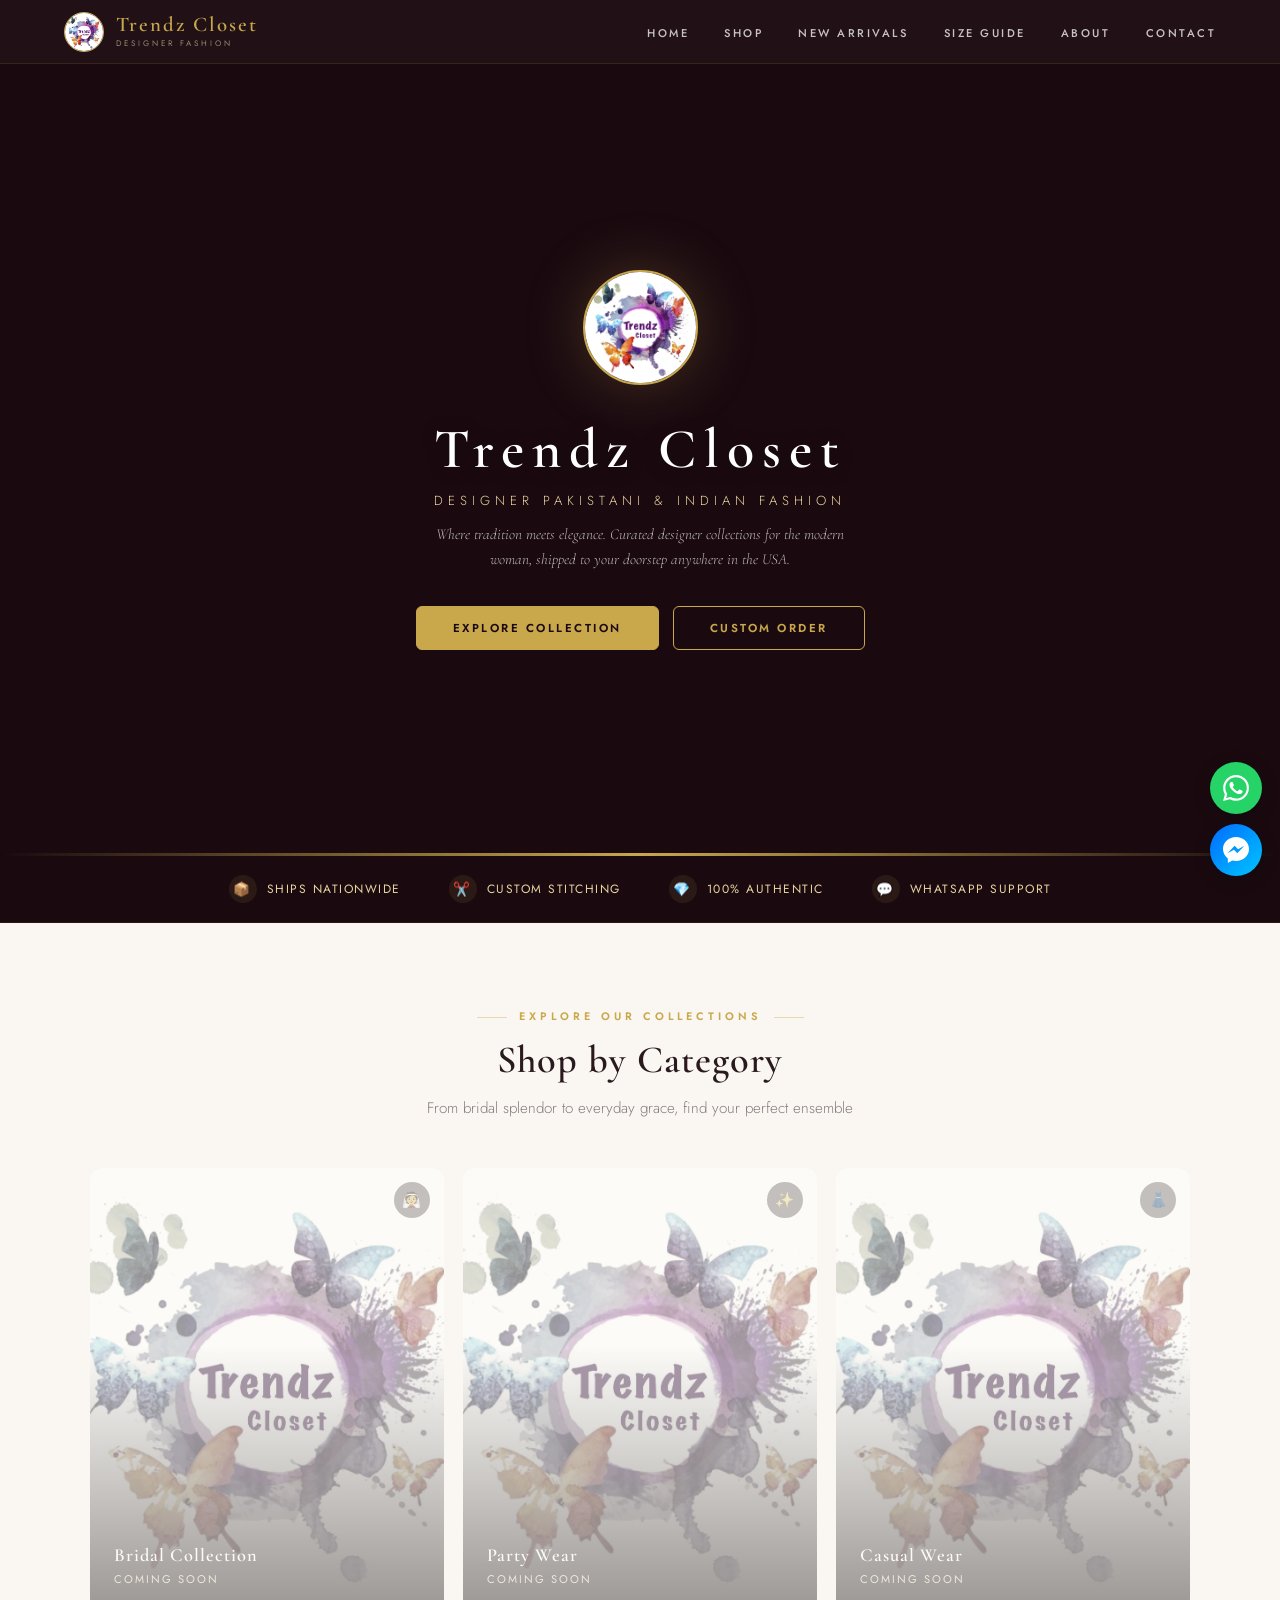
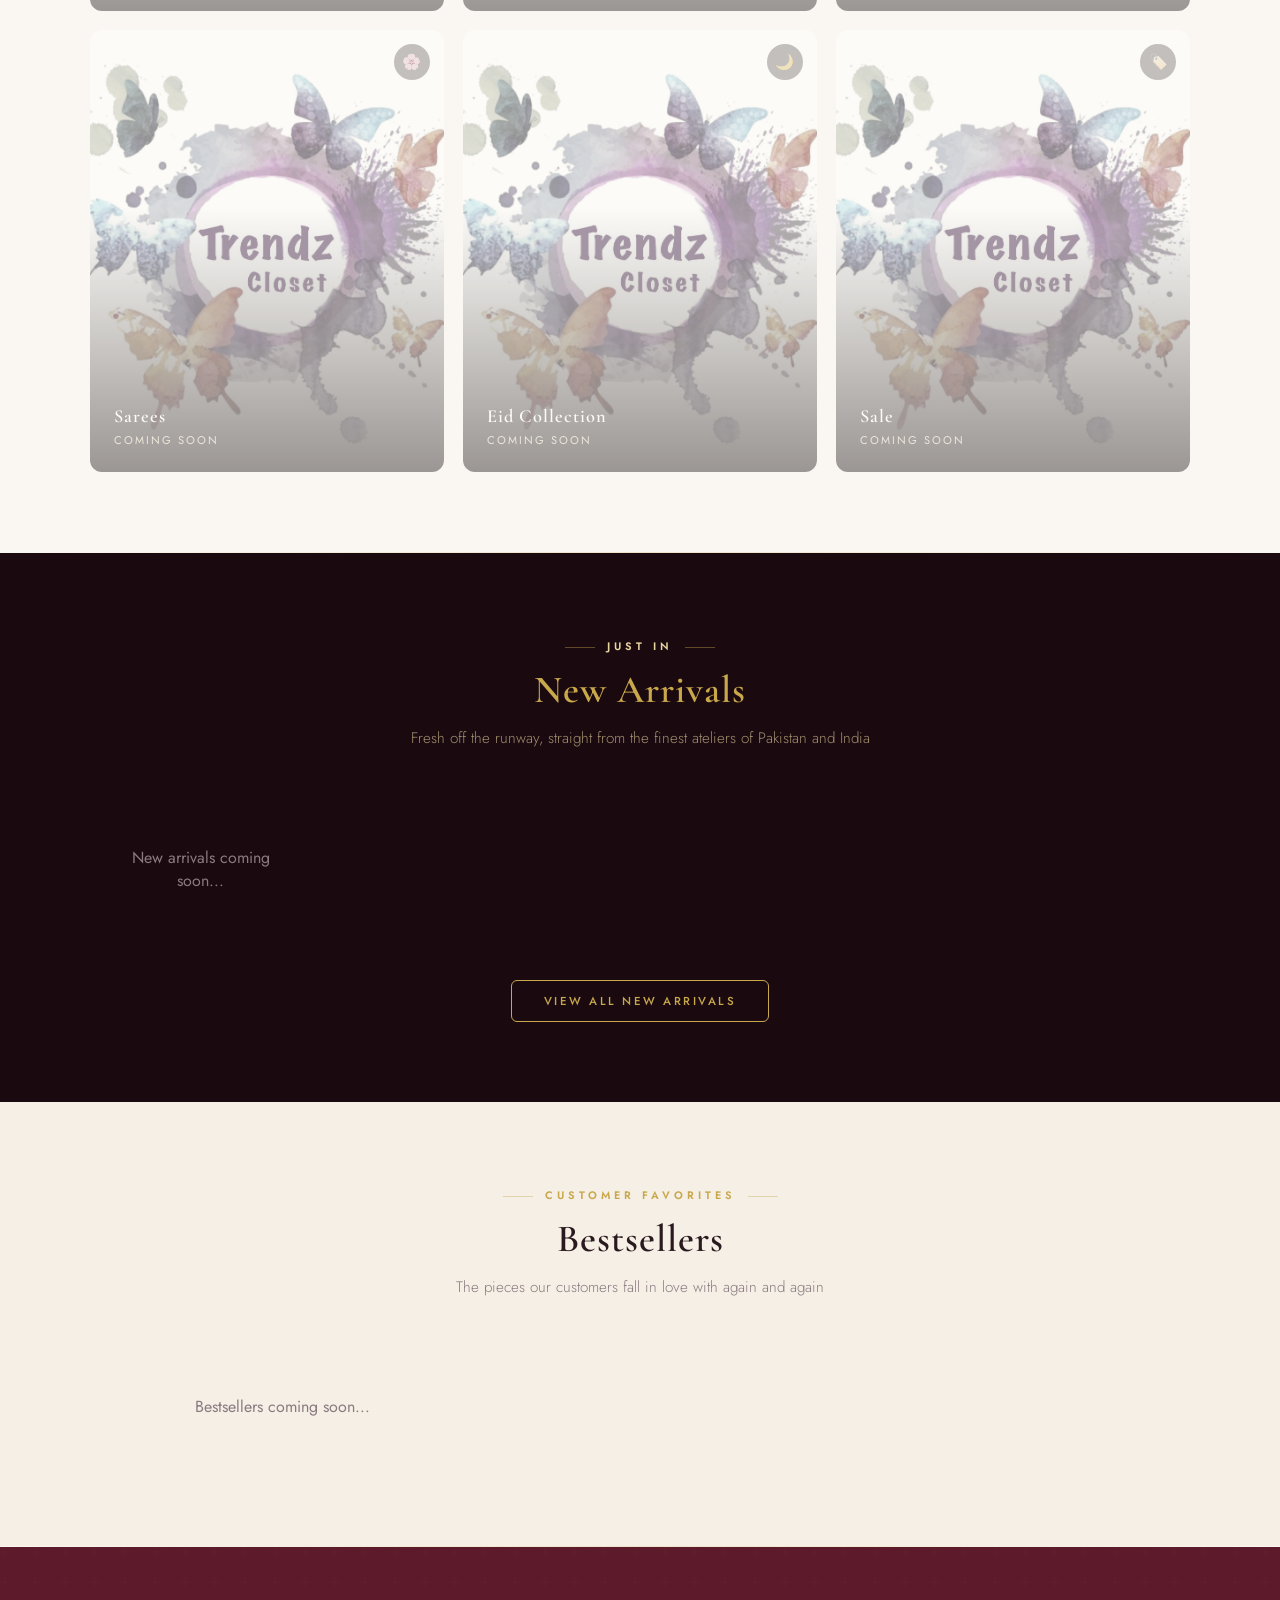
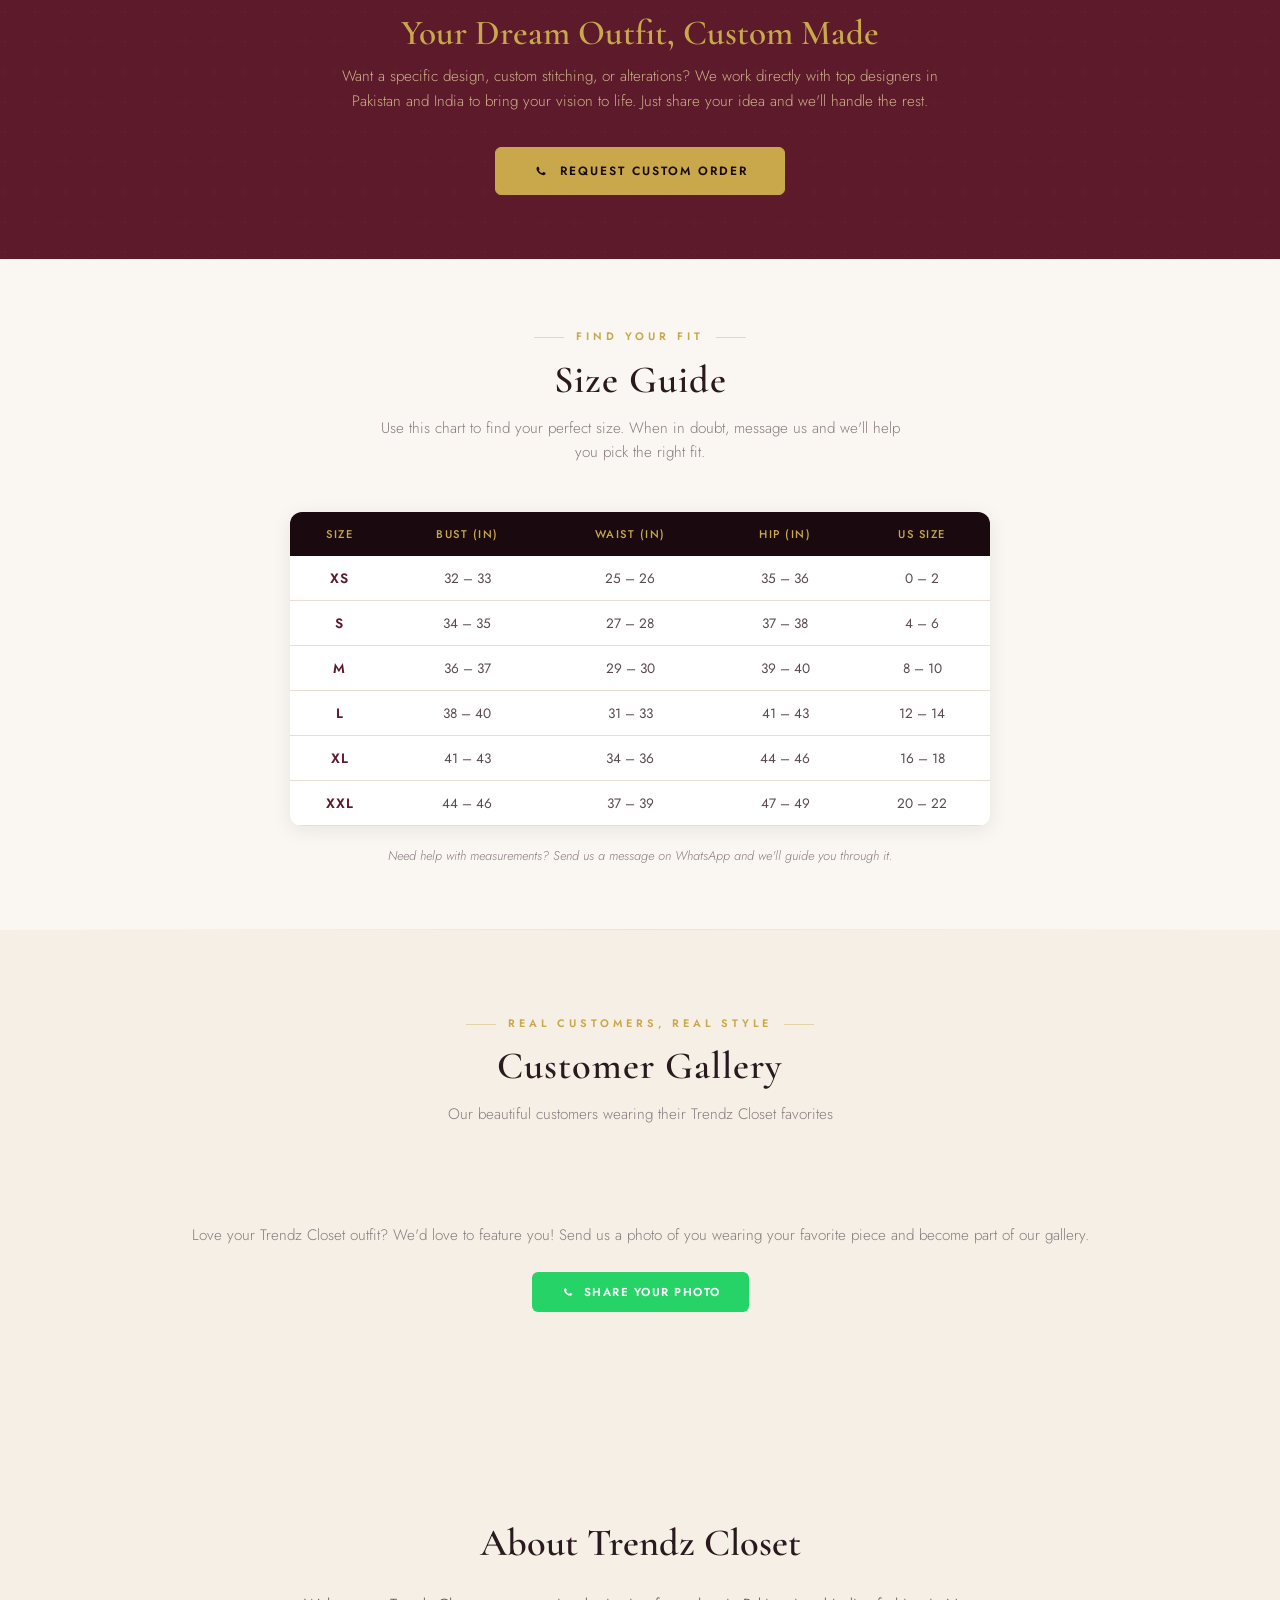
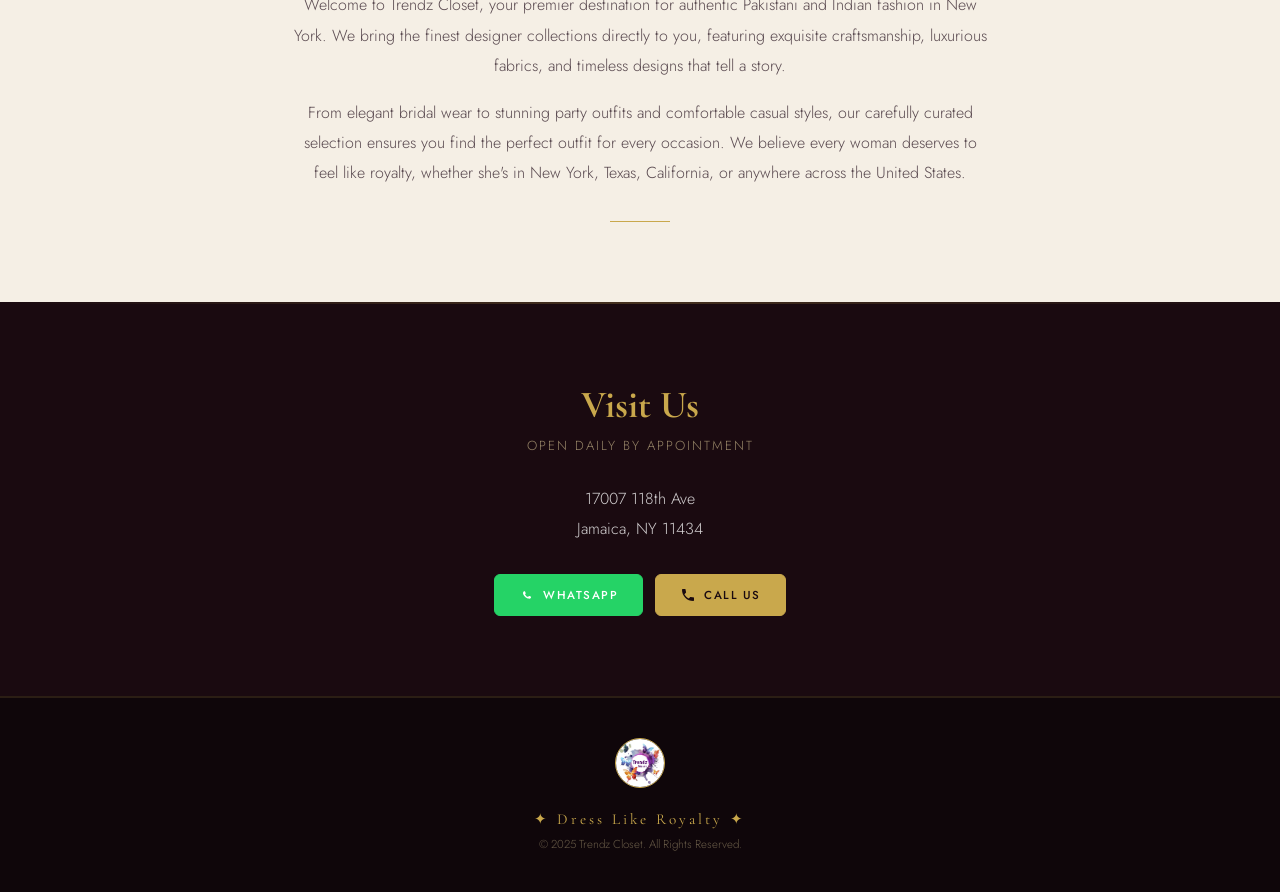
==== commit 05c636d2: "Add files via upload" ====
--- a/index.html
+++ b/index.html
@@ -50,28 +50,9 @@
         @keyframes fadeUp { from { opacity: 0; transform: translateY(24px); } to { opacity: 1; transform: translateY(0); } }
         @keyframes fadeIn { from { opacity: 0; } to { opacity: 1; } }
         @keyframes scaleIn { from { opacity: 0; transform: scale(0.92); } to { opacity: 1; transform: scale(1); } }
-        @keyframes marquee { 0% { transform: translateX(0); } 100% { transform: translateX(-50%); } }
-
-        /* ===== SHIPPING BANNER ===== */
-        .top-banner {
-            background: var(--gold); overflow: hidden; position: fixed;
-            top: 0; left: 0; right: 0; z-index: 1100; height: 32px;
-            display: flex; align-items: center;
-        }
-
-        .marquee-track {
-            display: flex; animation: marquee 25s linear infinite; white-space: nowrap;
-        }
-
-        .marquee-track:hover { animation-play-state: paused; }
-
-        .marquee-item {
-            display: inline-flex; align-items: center; gap: 8px; padding: 0 40px;
-            font-size: 0.7rem; font-weight: 600; letter-spacing: 2px;
-            text-transform: uppercase; color: var(--deep);
-        }
-
-        .marquee-item .dot { width: 4px; height: 4px; border-radius: 50%; background: var(--burgundy); opacity: 0.4; }
+
+
+
 
         /* ===== FLOATING BUTTONS ===== */
         .floating-buttons { position: fixed; bottom: 24px; right: 18px; display: flex; flex-direction: column; gap: 10px; z-index: 9999; }
@@ -83,7 +64,7 @@
 
         /* ===== NAVIGATION ===== */
         nav {
-            position: fixed; top: 32px; left: 0; right: 0; z-index: 1000;
+            position: fixed; top: 0; left: 0; right: 0; z-index: 1000;
             padding: 0 5%; height: 64px; display: flex; justify-content: space-between;
             align-items: center; background: rgba(26, 10, 16, 0.97);
             backdrop-filter: blur(14px); -webkit-backdrop-filter: blur(14px);
@@ -107,13 +88,13 @@
         .mobile-menu.active span:nth-child(2) { opacity: 0; }
         .mobile-menu.active span:nth-child(3) { transform: rotate(-45deg) translate(4px, -4px); }
 
-        .mobile-nav { display: none; position: fixed; top: 96px; left: 0; right: 0; bottom: 0; background: rgba(26,10,16,0.98); backdrop-filter: blur(20px); -webkit-backdrop-filter: blur(20px); z-index: 999; padding: 1.5rem; animation: fadeIn 0.25s ease; }
+        .mobile-nav { display: none; position: fixed; top: 64px; left: 0; right: 0; bottom: 0; background: rgba(26,10,16,0.98); backdrop-filter: blur(20px); -webkit-backdrop-filter: blur(20px); z-index: 999; padding: 1.5rem; animation: fadeIn 0.25s ease; }
         .mobile-nav.active { display: flex; flex-direction: column; }
         .mobile-nav a { display: block; color: rgba(255,255,255,0.85); text-decoration: none; padding: 1rem 0; font-size: 0.95rem; letter-spacing: 2px; text-transform: uppercase; font-weight: 400; border-bottom: 1px solid rgba(201,168,76,0.08); transition: all 0.3s ease; }
         .mobile-nav a:hover, .mobile-nav a:active { color: var(--gold); padding-left: 10px; }
 
         /* ===== HERO ===== */
-        .hero { min-height: 88vh; position: relative; display: flex; align-items: center; justify-content: center; background: var(--deep); margin-top: 96px; overflow: hidden; }
+        .hero { min-height: 88vh; position: relative; display: flex; align-items: center; justify-content: center; background: var(--deep); margin-top: 64px; overflow: hidden; }
         .hero-slider { position: absolute; inset: 0; }
         .hero-slide { position: absolute; inset: 0; opacity: 0; transition: opacity 1.4s ease-in-out; }
         .hero-slide.active { opacity: 1; }
@@ -242,7 +223,7 @@
         .lightbox.active { display: flex; }
         .lightbox-inner { display: flex; width: 100%; height: 100%; overflow: hidden; }
         .lightbox-image-wrap { flex: 1; display: flex; align-items: center; justify-content: center; padding: 2rem; position: relative; }
-        .lightbox-image-wrap img { max-width: 100%; max-height: 90vh; object-fit: contain; border-radius: var(--radius); box-shadow: 0 20px 60px rgba(0,0,0,0.5); animation: scaleIn 0.35s ease; }
+        .lightbox-image-wrap img { max-width: 100%; max-height: 92vh; object-fit: contain; border-radius: var(--radius-lg); box-shadow: 0 20px 80px rgba(0,0,0,0.6), 0 0 100px rgba(201,168,76,0.12); animation: scaleIn 0.35s ease; border: 1px solid rgba(201,168,76,0.15); }
         .lightbox-close { position: absolute; top: 20px; right: 20px; width: 44px; height: 44px; border-radius: 50%; background: rgba(255,255,255,0.1); border: 1px solid rgba(255,255,255,0.15); color: white; font-size: 1.3rem; cursor: pointer; display: flex; align-items: center; justify-content: center; transition: all 0.3s ease; z-index: 10; }
         .lightbox-close:hover { background: rgba(255,255,255,0.2); transform: scale(1.1); }
         .lightbox-sidebar { width: 360px; background: var(--deep); border-left: 1px solid rgba(201,168,76,0.1); padding: 3rem 2rem; overflow-y: auto; display: flex; flex-direction: column; }
@@ -250,11 +231,10 @@
         .lb-caption { color: rgba(255,255,255,0.8); font-size: 0.9rem; line-height: 1.8; font-weight: 300; margin-bottom: 2rem; white-space: pre-line; }
         .lb-divider { width: 40px; height: 1px; background: var(--gold); margin-bottom: 1.5rem; opacity: 0.4; }
         .lb-actions { display: flex; flex-direction: column; gap: 10px; margin-top: auto; }
-        .lb-buy-btn { display: flex; align-items: center; justify-content: center; gap: 10px; padding: 14px 24px; background: var(--green-wa); color: white; text-decoration: none; font-size: 0.75rem; font-weight: 600; letter-spacing: 2px; text-transform: uppercase; border-radius: var(--radius); transition: all 0.3s ease; }
-        .lb-buy-btn:hover { background: #128C7E; transform: translateY(-2px); }
+        .lb-buy-btn { display: flex; align-items: center; justify-content: center; gap: 10px; padding: 16px 28px; background: var(--green-wa); color: white; text-decoration: none; font-size: 0.8rem; font-weight: 600; letter-spacing: 2px; text-transform: uppercase; border-radius: var(--radius); transition: all 0.3s ease; }
+        .lb-buy-btn:hover { background: #128C7E; transform: translateY(-2px); box-shadow: 0 6px 20px rgba(37,211,102,0.3); }
         .lb-buy-btn svg { width: 18px; height: 18px; fill: white; }
-        .lb-custom-btn { display: flex; align-items: center; justify-content: center; gap: 8px; padding: 12px 24px; border: 1.5px solid var(--gold); color: var(--gold); text-decoration: none; font-size: 0.72rem; font-weight: 500; letter-spacing: 2px; text-transform: uppercase; border-radius: var(--radius); transition: all 0.3s ease; background: transparent; }
-        .lb-custom-btn:hover { background: var(--gold); color: var(--deep); transform: translateY(-2px); }
+
 
         /* ===== ABOUT ===== */
         .about-section { padding: 5rem 5%; background: var(--cream-warm); position: relative; }
@@ -285,7 +265,7 @@
         footer .footer-copy { color: var(--gold-pale); font-size: 0.72rem; opacity: 0.4; font-weight: 300; }
 
         /* ===== CATEGORY PAGE ===== */
-        .category-page { display: none; padding-top: 96px; min-height: 100vh; }
+        .category-page { display: none; padding-top: 64px; min-height: 100vh; }
         .category-page.active { display: block; }
         .cat-page-header { background: var(--burgundy); padding: 2.5rem 5%; text-align: center; position: relative; }
         .cat-page-header::after { content: ''; position: absolute; bottom: 0; left: 0; right: 0; height: 2px; background: linear-gradient(90deg, transparent, var(--gold), transparent); opacity: 0.3; }
@@ -306,9 +286,9 @@
         @media (max-width: 768px) {
             .nav-links { display: none; }
             .mobile-menu { display: flex; }
-            nav { height: 58px; top: 32px; }
+            nav { height: 58px; top: 0; }
             nav.scrolled { height: 52px; }
-            .hero { margin-top: 90px; min-height: 80vh; }
+            .hero { margin-top: 58px; min-height: 80vh; }
             .nav-brand h1 { font-size: 1.1rem; letter-spacing: 1.5px; }
             .nav-brand .nav-subtitle { display: none; }
             .section { padding: 3.5rem 4%; }
@@ -338,8 +318,8 @@
             .section-header .label::before, .section-header .label::after { width: 18px; margin: 0 8px; }
             .about-inner h2, .contact-inner h2 { font-size: 1.8rem; }
             .custom-order-inner h2 { font-size: 1.8rem; }
-            .mobile-nav { top: 90px; }
-            .category-page { padding-top: 90px; }
+            .mobile-nav { top: 58px; }
+            .category-page { padding-top: 58px; }
             .lightbox-inner { flex-direction: column; }
             .lightbox-sidebar { width: 100%; max-height: 45vh; padding: 1.5rem; border-left: none; border-top: 1px solid rgba(201,168,76,0.1); }
             .lightbox-image-wrap { padding: 1rem; }
@@ -379,23 +359,12 @@
             .size-table thead th { padding: 10px 8px; font-size: 0.6rem; }
             .size-table tbody td { padding: 8px; }
             .gallery-grid { grid-template-columns: repeat(2, 1fr); gap: 0.5rem; }
-            .marquee-item { font-size: 0.6rem; padding: 0 25px; }
+
         }
     </style>
 </head>
 <body>
-    <div class="top-banner"><div class="marquee-track">
-        <span class="marquee-item">✈️ We Ship Nationwide Across the USA</span><span class="marquee-item"><span class="dot"></span></span>
-        <span class="marquee-item">🌟 Authentic Designer Collections</span><span class="marquee-item"><span class="dot"></span></span>
-        <span class="marquee-item">✂️ Custom Stitching Available</span><span class="marquee-item"><span class="dot"></span></span>
-        <span class="marquee-item">📦 TX · CA · NJ · IL · FL · NY & All 50 States</span><span class="marquee-item"><span class="dot"></span></span>
-        <span class="marquee-item">💎 100% Original Designer Wear</span><span class="marquee-item"><span class="dot"></span></span>
-        <span class="marquee-item">✈️ We Ship Nationwide Across the USA</span><span class="marquee-item"><span class="dot"></span></span>
-        <span class="marquee-item">🌟 Authentic Designer Collections</span><span class="marquee-item"><span class="dot"></span></span>
-        <span class="marquee-item">✂️ Custom Stitching Available</span><span class="marquee-item"><span class="dot"></span></span>
-        <span class="marquee-item">📦 TX · CA · NJ · IL · FL · NY & All 50 States</span><span class="marquee-item"><span class="dot"></span></span>
-        <span class="marquee-item">💎 100% Original Designer Wear</span><span class="marquee-item"><span class="dot"></span></span>
-    </div></div>
+
 
     <div class="floating-buttons">
         <a href="https://wa.me/16464097127?text=Hi! I'm interested in your collection" class="float-btn whatsapp-float" target="_blank" title="Chat on WhatsApp"><svg viewBox="0 0 24 24"><path d="M17.472 14.382c-.297-.149-1.758-.867-2.03-.967-.273-.099-.471-.148-.67.15-.197.297-.767.966-.94 1.164-.173.199-.347.223-.644.075-.297-.15-1.255-.463-2.39-1.475-.883-.788-1.48-1.761-1.653-2.059-.173-.297-.018-.458.13-.606.134-.133.298-.347.446-.52.149-.174.198-.298.298-.497.099-.198.05-.371-.025-.52-.075-.149-.669-1.612-.916-2.207-.242-.579-.487-.5-.669-.51-.173-.008-.371-.01-.57-.01-.198 0-.52.074-.792.372-.272.297-1.04 1.016-1.04 2.479 0 1.462 1.065 2.875 1.213 3.074.149.198 2.096 3.2 5.077 4.487.709.306 1.262.489 1.694.625.712.227 1.36.195 1.871.118.571-.085 1.758-.719 2.006-1.413.248-.694.248-1.289.173-1.413-.074-.124-.272-.198-.57-.347m-5.421 7.403h-.004a9.87 9.87 0 01-5.031-1.378l-.361-.214-3.741.982.998-3.648-.235-.374a9.86 9.86 0 01-1.51-5.26c.001-5.45 4.436-9.884 9.888-9.884 2.64 0 5.122 1.03 6.988 2.898a9.825 9.825 0 012.893 6.994c-.003 5.45-4.437 9.884-9.885 9.884m8.413-18.297A11.815 11.815 0 0012.05 0C5.495 0 .16 5.335.157 11.892c0 2.096.547 4.142 1.588 5.945L.057 24l6.305-1.654a11.882 11.882 0 005.683 1.448h.005c6.554 0 11.89-5.335 11.893-11.893a11.821 11.821 0 00-3.48-8.413z"/></svg></a>
@@ -413,7 +382,7 @@
             <div class="lb-caption" id="lbCaption"></div>
             <div class="lb-actions">
                 <a href="#" class="lb-buy-btn" id="lbBuyBtn" target="_blank"><svg viewBox="0 0 24 24"><path d="M17.472 14.382c-.297-.149-1.758-.867-2.03-.967-.273-.099-.471-.148-.67.15-.197.297-.767.966-.94 1.164-.173.199-.347.223-.644.075-.297-.15-1.255-.463-2.39-1.475-.883-.788-1.48-1.761-1.653-2.059-.173-.297-.018-.458.13-.606.134-.133.298-.347.446-.52.149-.174.198-.298.298-.497.099-.198.05-.371-.025-.52-.075-.149-.669-1.612-.916-2.207-.242-.579-.487-.5-.669-.51-.173-.008-.371-.01-.57-.01-.198 0-.52.074-.792.372-.272.297-1.04 1.016-1.04 2.479 0 1.462 1.065 2.875 1.213 3.074.149.198 2.096 3.2 5.077 4.487.709.306 1.262.489 1.694.625.712.227 1.36.195 1.871.118.571-.085 1.758-.719 2.006-1.413.248-.694.248-1.289.173-1.413-.074-.124-.272-.198-.57-.347"/></svg> Buy Now on WhatsApp</a>
-                <a href="https://wa.me/16464097127?text=Hi! I'd like to request a custom order with alterations." class="lb-custom-btn" target="_blank">✂️ Request Custom Stitching</a>
+
             </div>
         </div>
     </div></div>
@@ -621,7 +590,9 @@
             if (!c || !c.trim()) return { price: '', description: '', fullCaption: '' };
             var f = c.trim();
             var m = f.match(/\$[\d,]+(?:\.\d{2})?/);
-            return { price: m ? m[0] : '', description: f, fullCaption: f };
+            var price = m ? m[0] : '';
+            var desc = price ? f.replace(/\$[\d,]+(?:\.\d{2})?/g, '').replace(/\n{3,}/g, '\n\n').trim() : f;
+            return { price: price, description: desc, fullCaption: f };
         }
 
         function makeWALink(cap, price) {
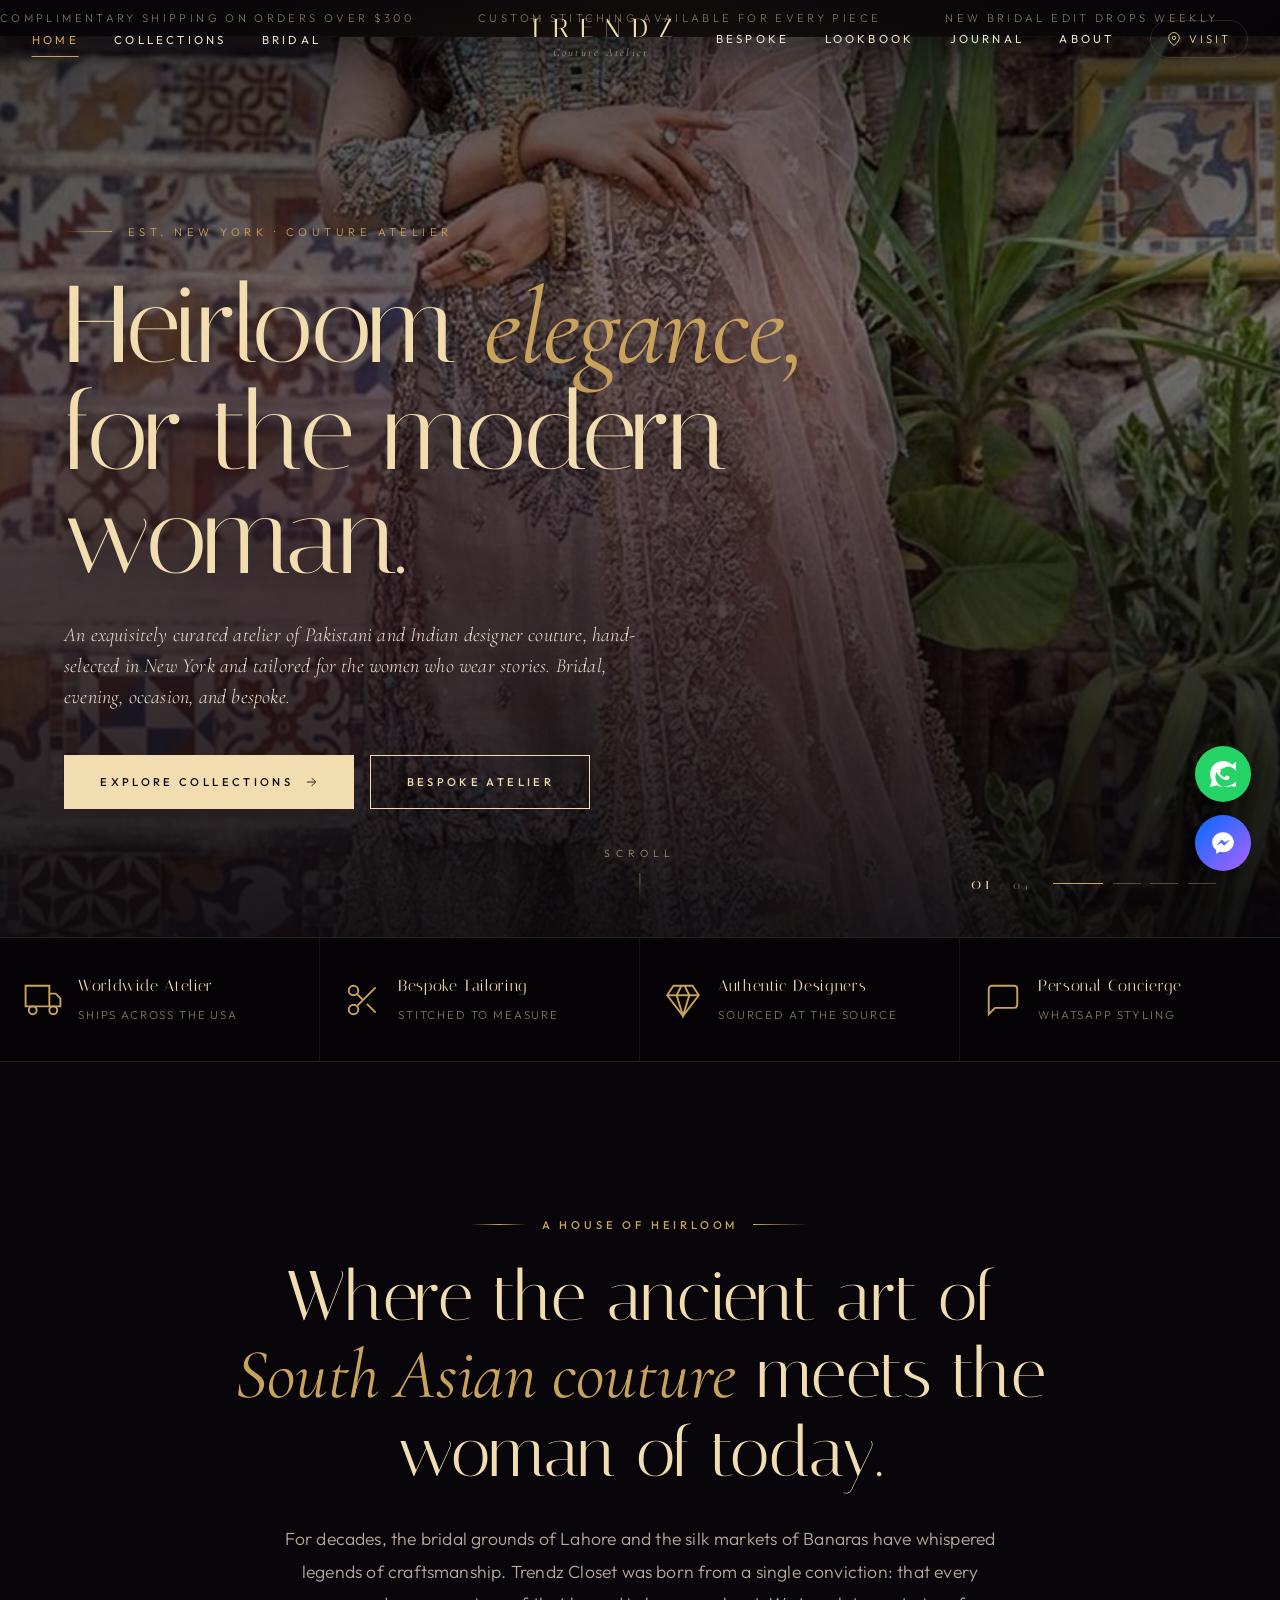
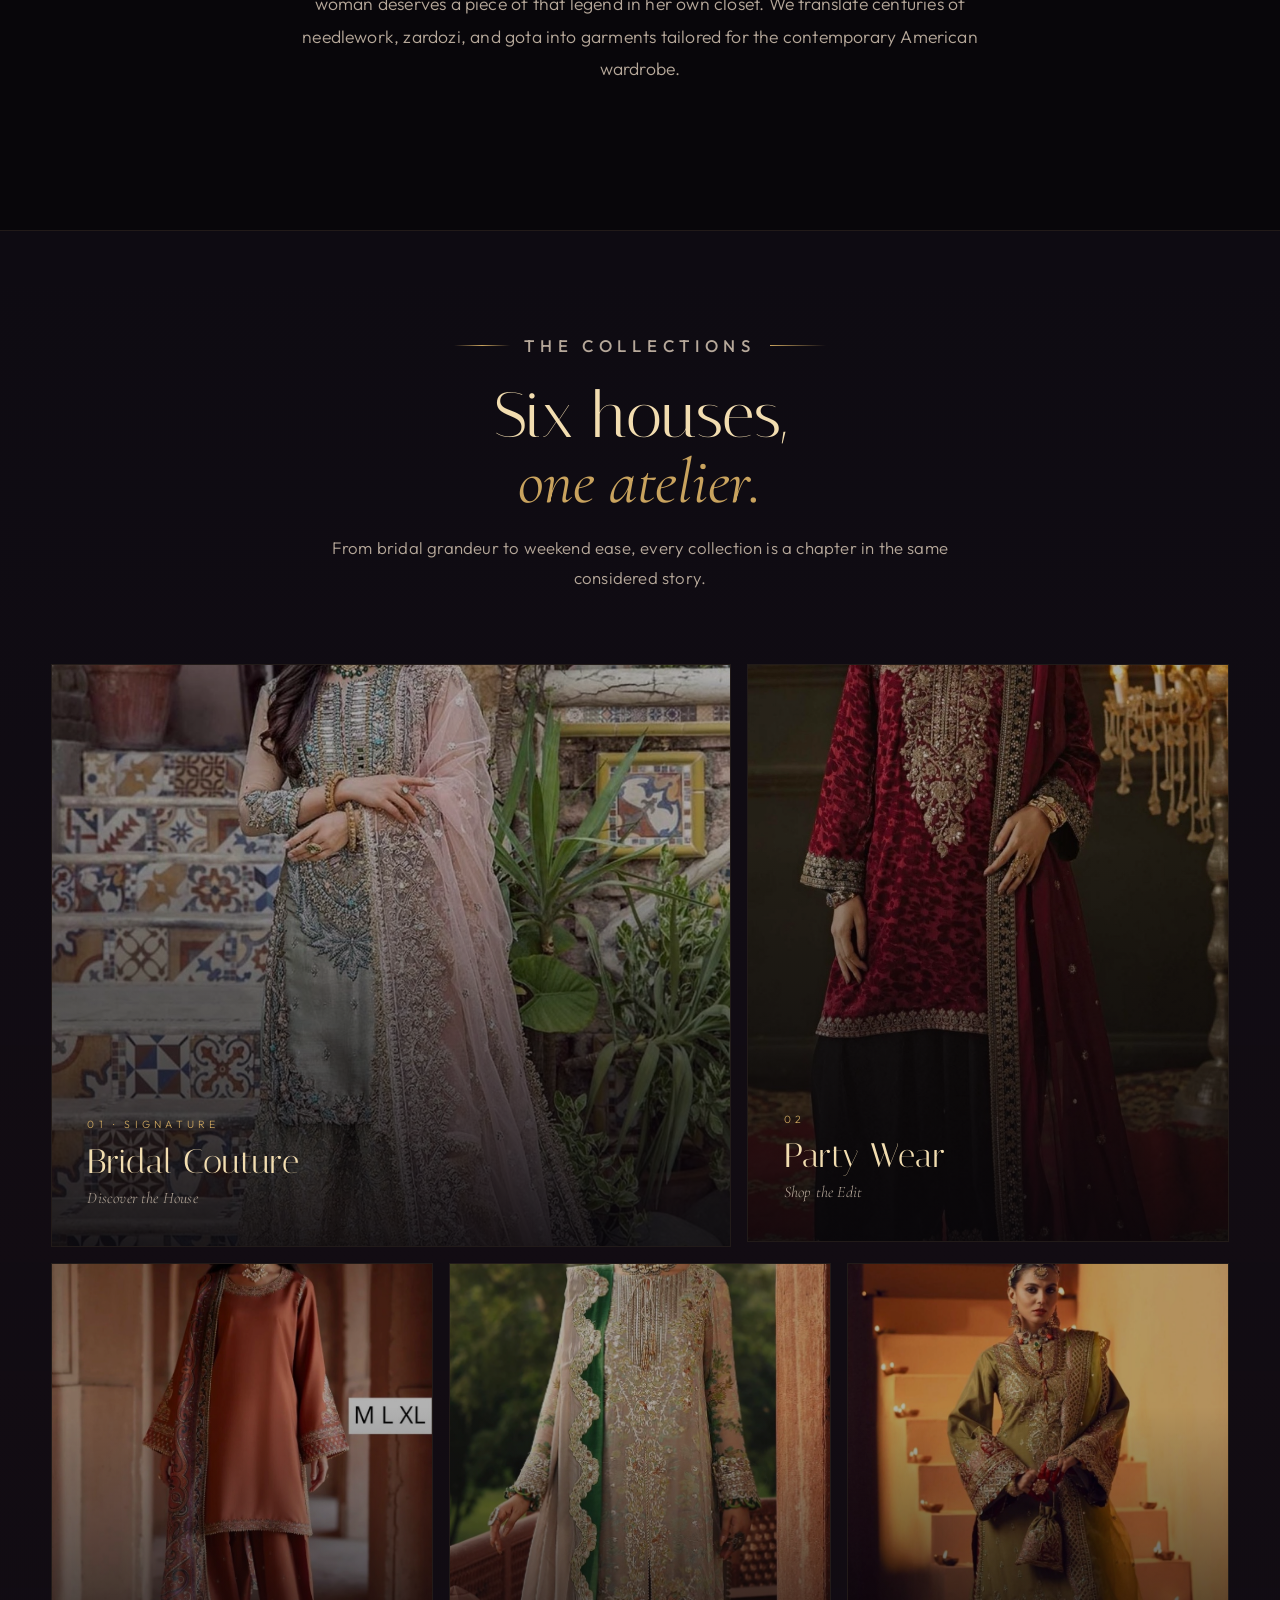
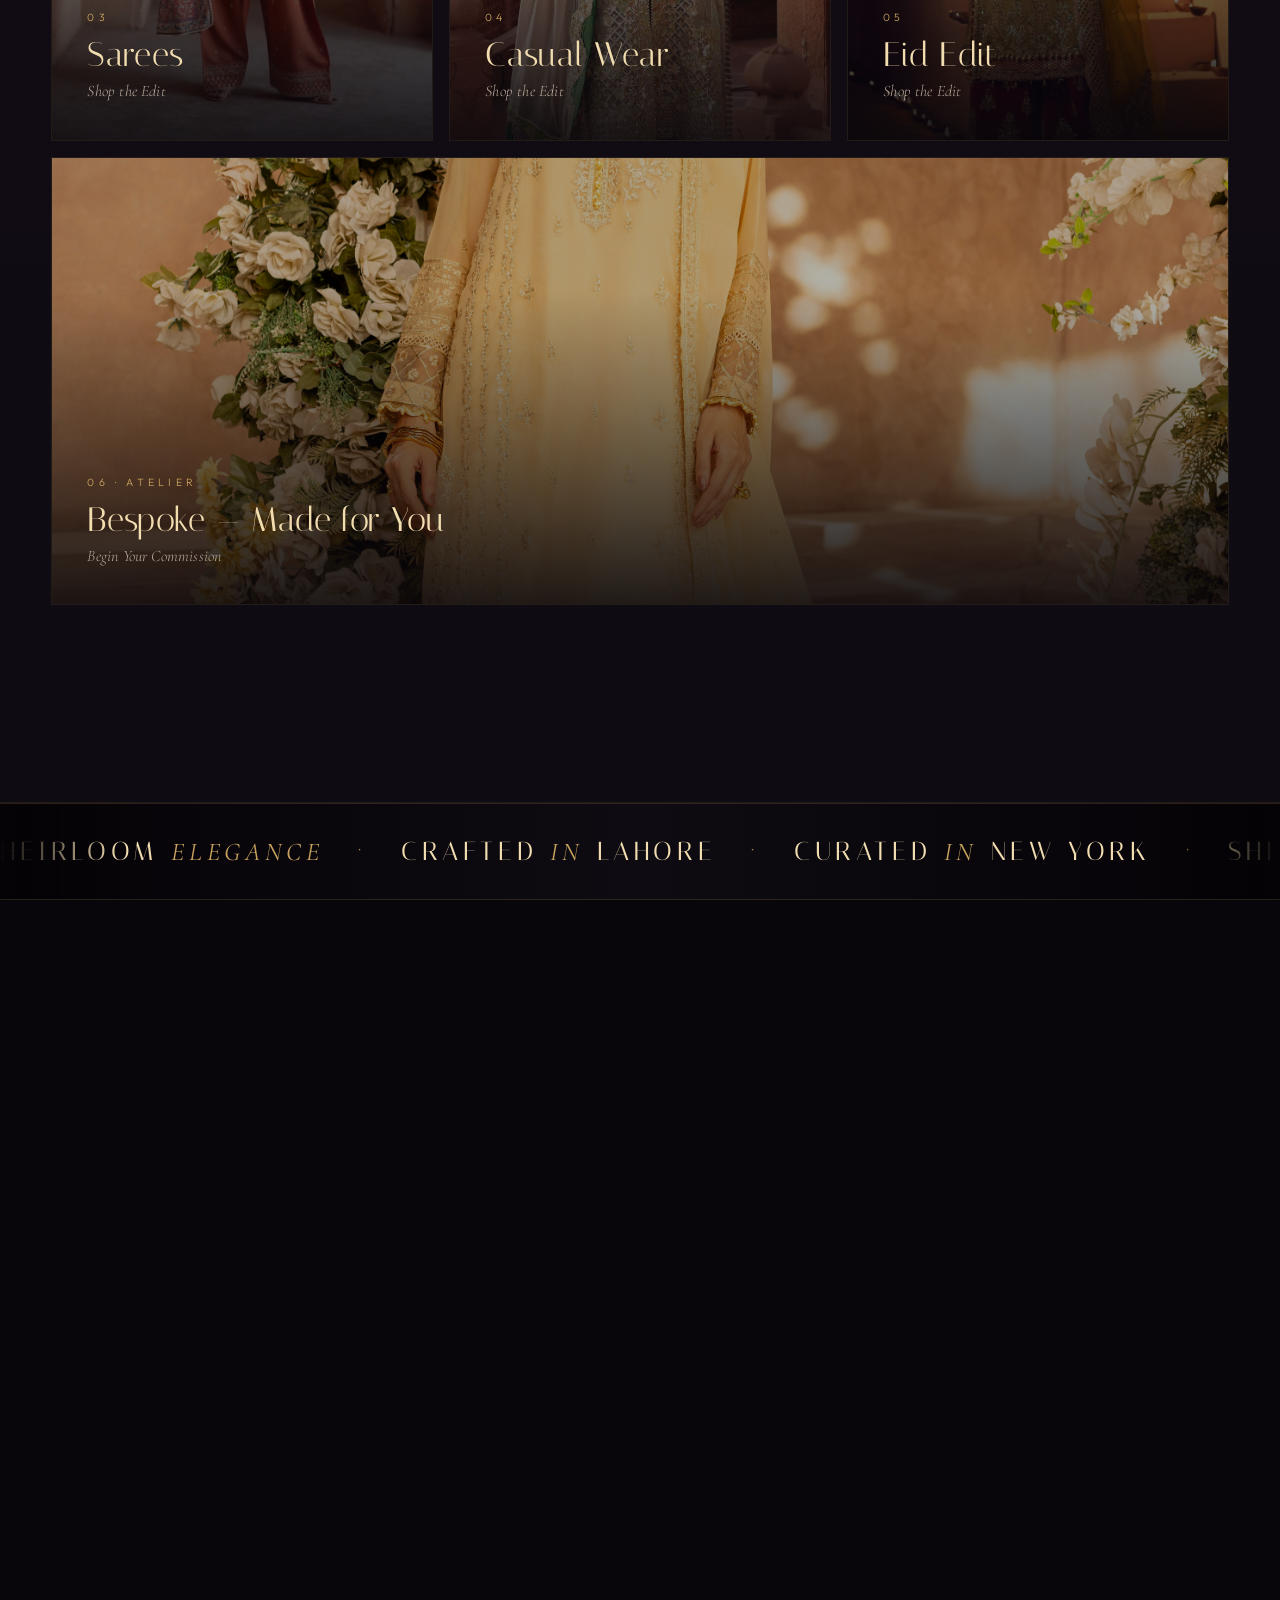
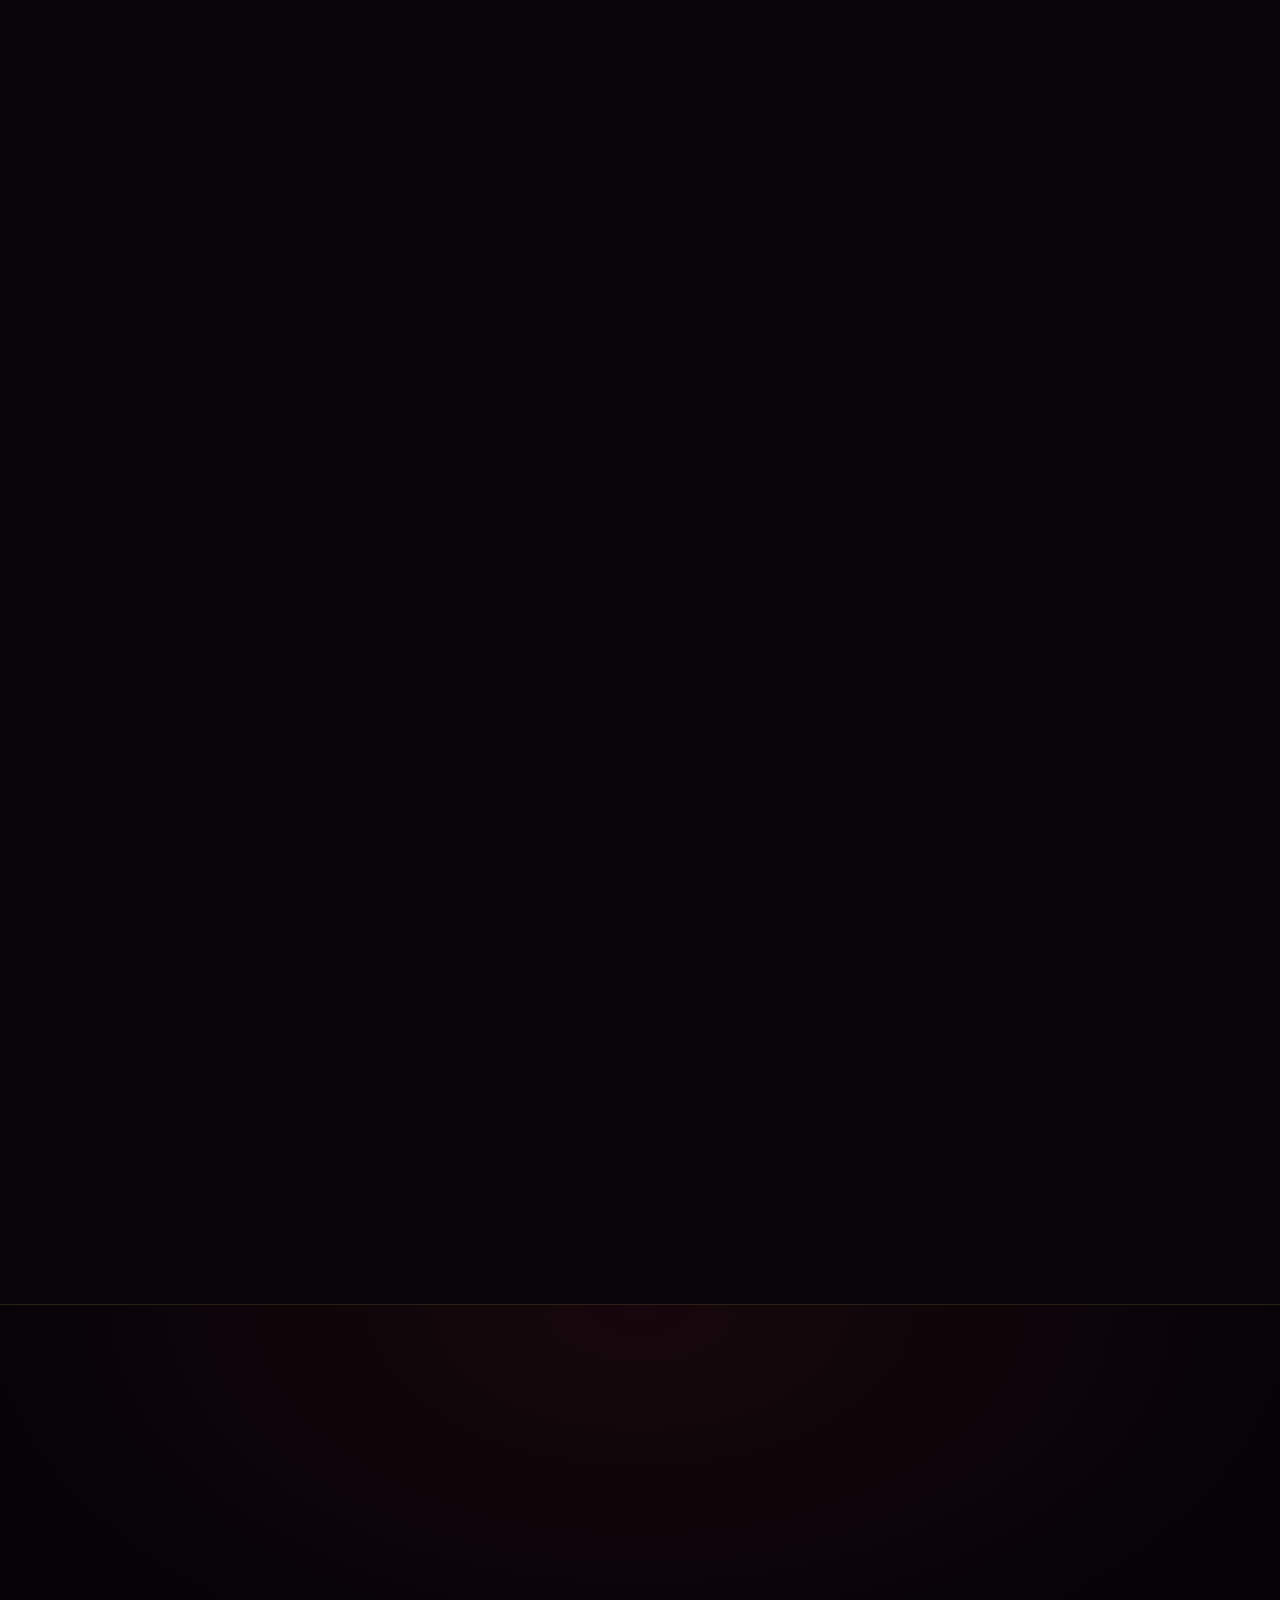
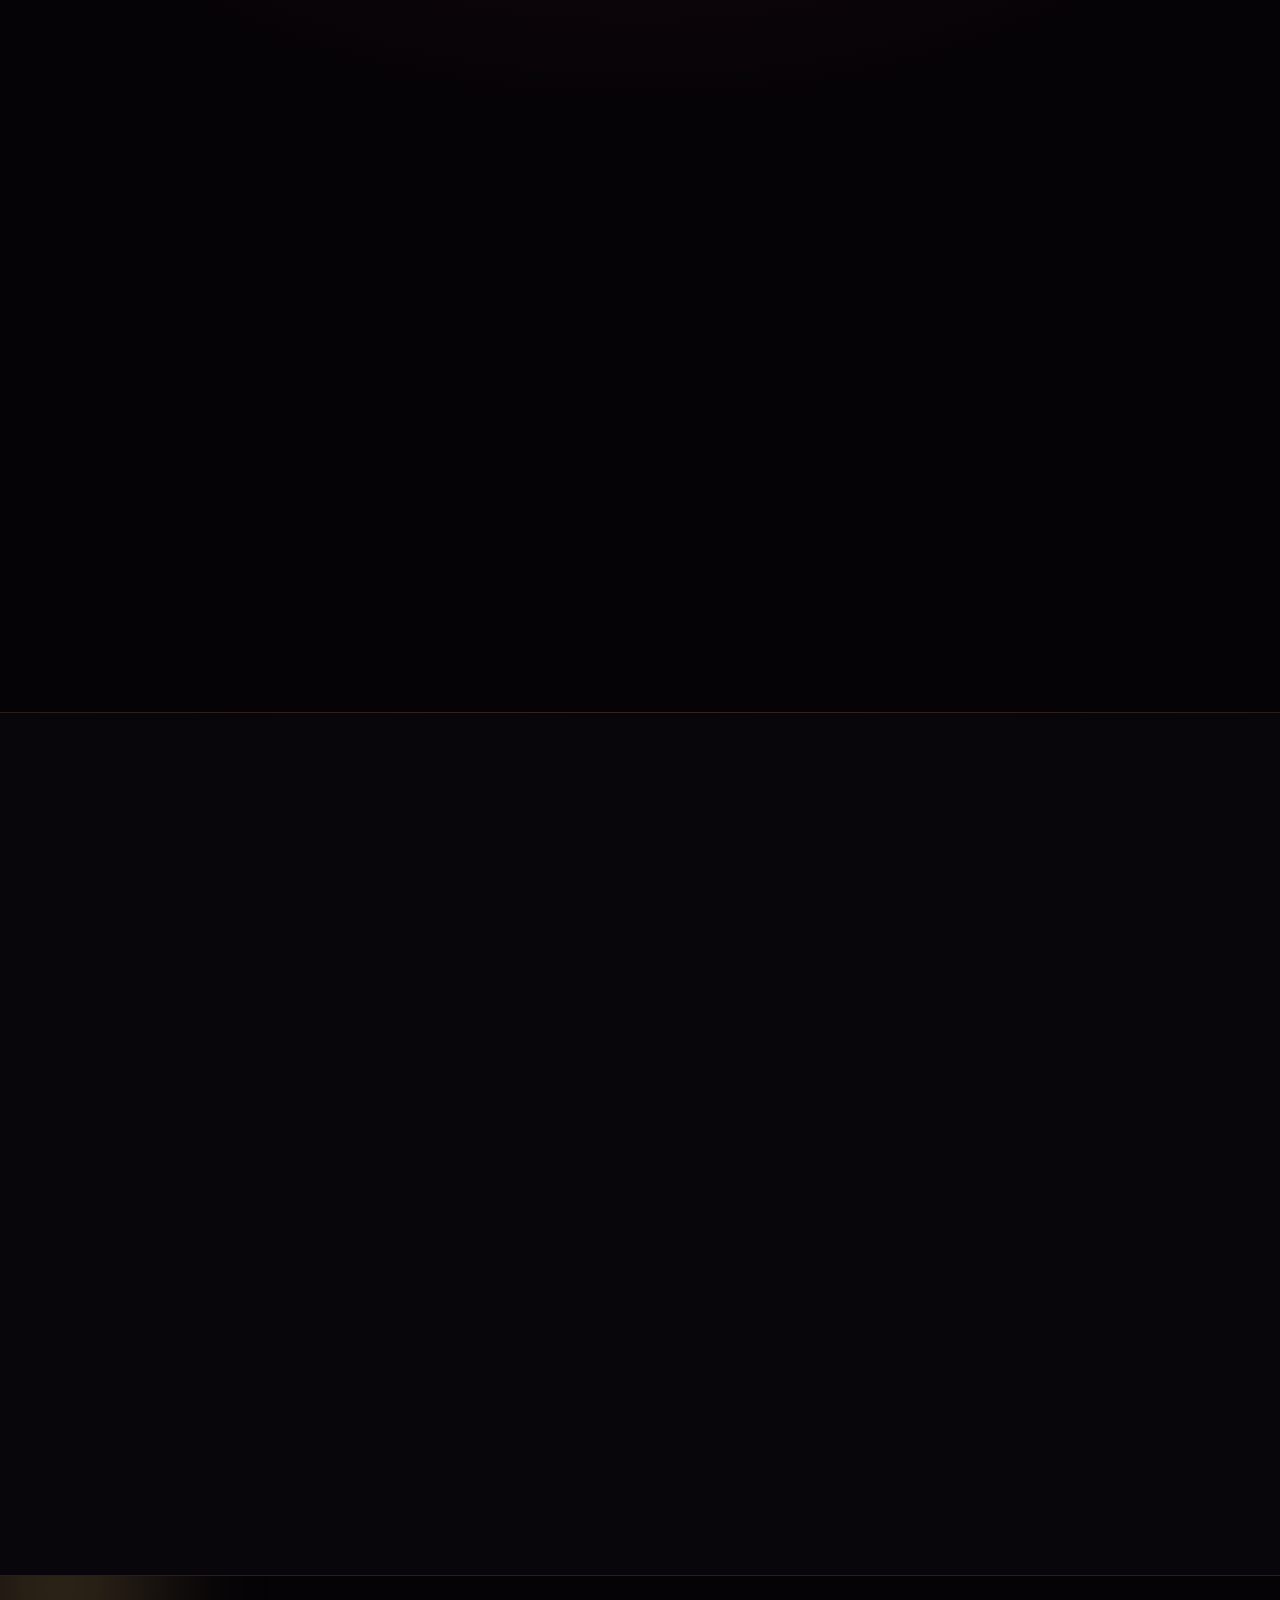
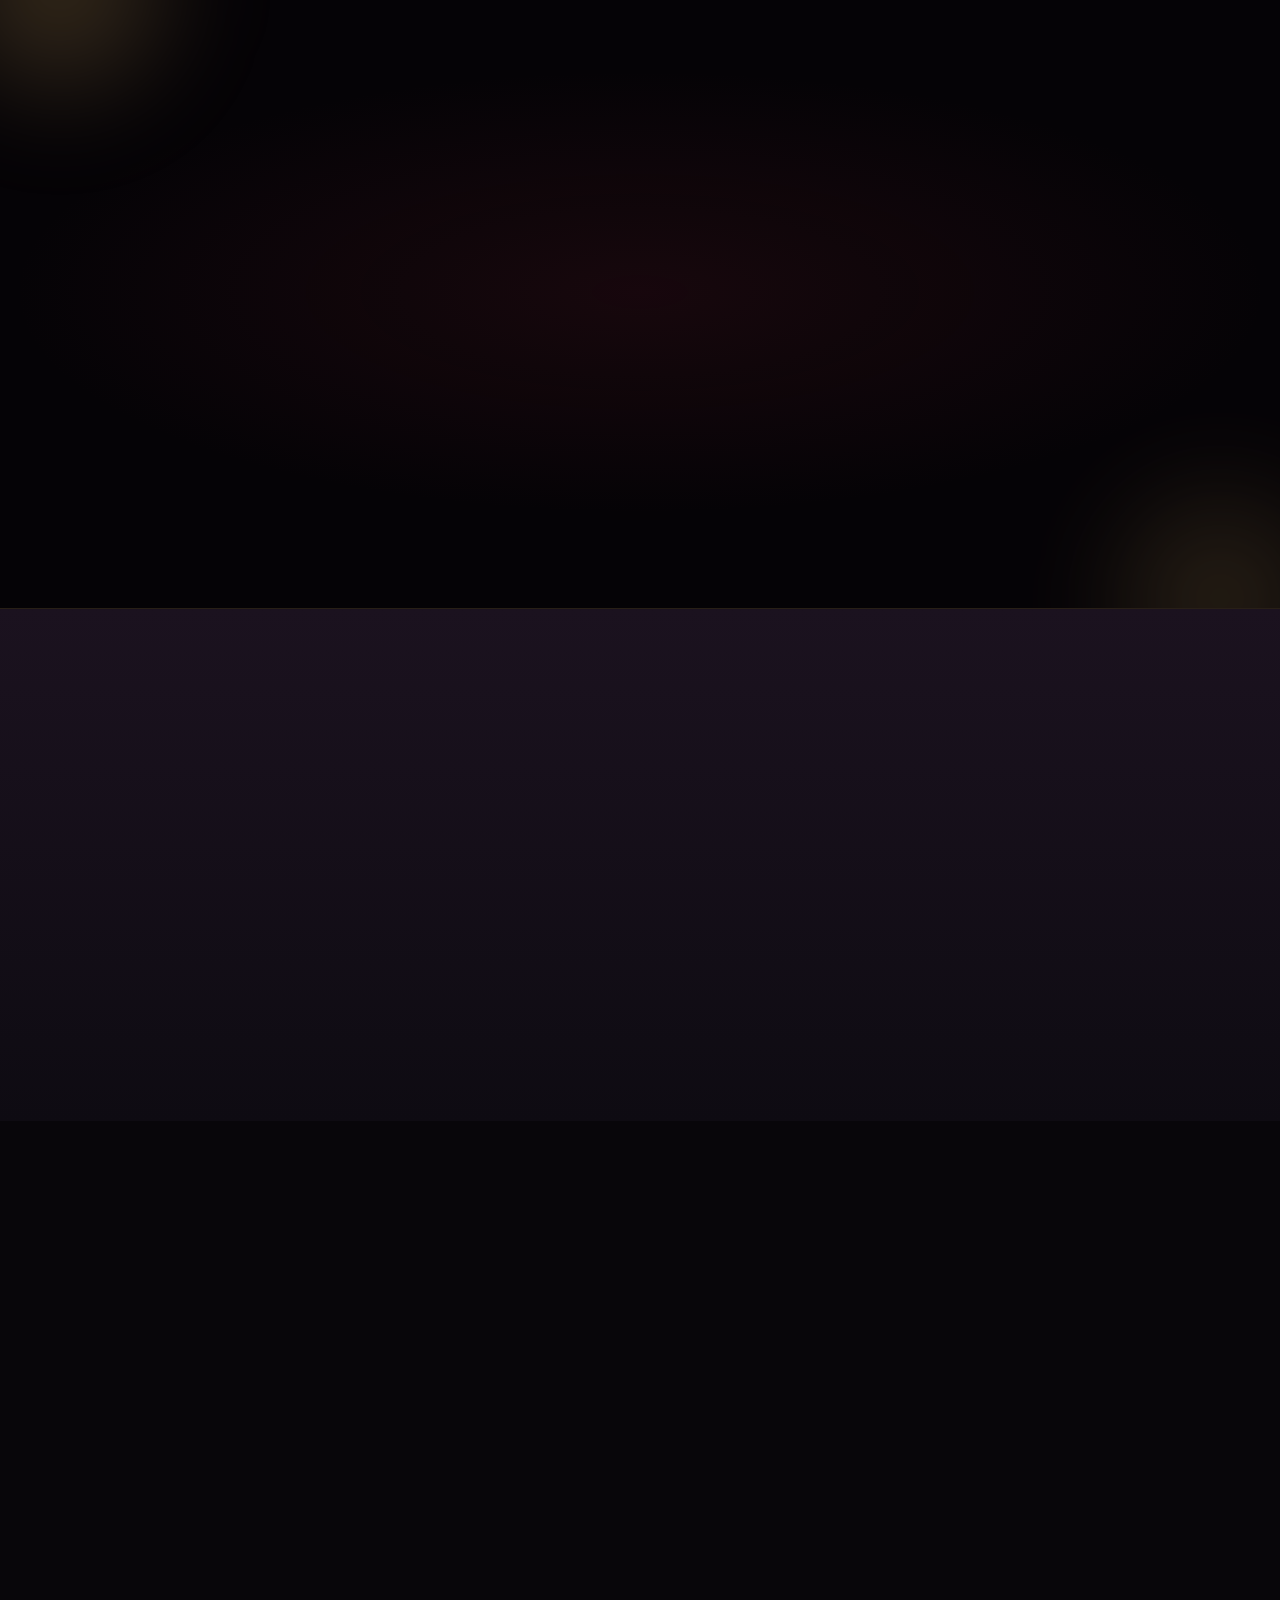
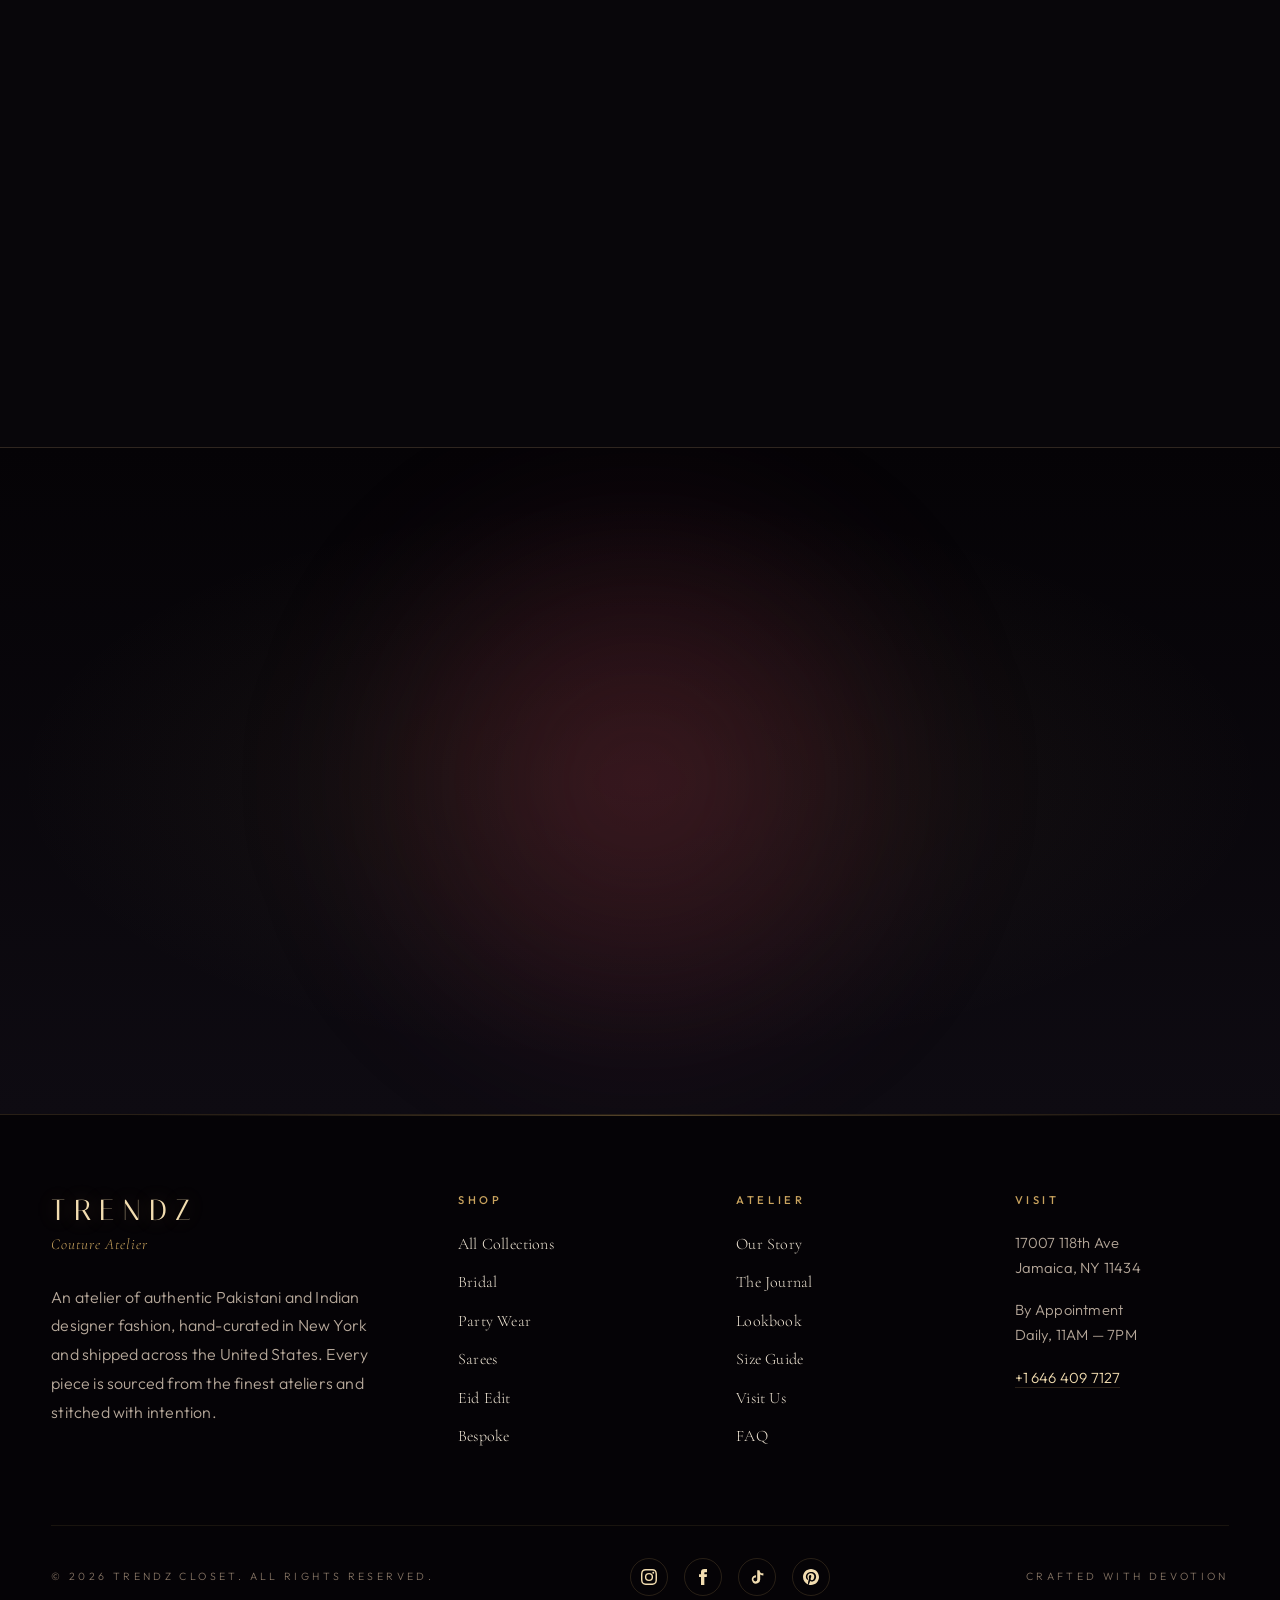
==== commit acea483b: "Add files via upload" ====
--- a/index.html
+++ b/index.html
@@ -3,772 +3,497 @@
 <head>
     <meta charset="UTF-8">
     <meta name="viewport" content="width=device-width, initial-scale=1.0">
-    <title>Trendz Closet | Designer Pakistani & Indian Fashion</title>
-    <meta name="description" content="Trendz Closet — Authentic Pakistani & Indian designer fashion. Bridal, party wear, casual & custom orders. Shipping nationwide across the USA.">
+    <title>Trendz Closet | Couture Pakistani & Indian Fashion Atelier · New York</title>
+    <meta name="description" content="An atelier of authentic Pakistani and Indian designer fashion, curated in New York. Bridal couture, party wear, bespoke stitching. Shipped across the United States.">
+    <meta name="theme-color" content="#08060A">
+    <link rel="icon" type="image/jpeg" href="images/logo.jpg">
     <link rel="preconnect" href="https://fonts.googleapis.com">
     <link rel="preconnect" href="https://fonts.gstatic.com" crossorigin>
-    <link href="https://fonts.googleapis.com/css2?family=Cormorant+Garamond:ital,wght@0,400;0,500;0,600;0,700;1,400;1,500&family=Jost:wght@300;400;500;600;700&display=swap" rel="stylesheet">
-    <style>
-        :root {
-            --deep: #1a0a10;
-            --burgundy: #5c1a2a;
-            --burgundy-mid: #7a2940;
-            --burgundy-soft: #9e4a60;
-            --gold: #c9a84c;
-            --gold-bright: #d4b95e;
-            --gold-pale: #e8d5a0;
-            --gold-glow: rgba(201, 168, 76, 0.15);
-            --cream: #faf7f2;
-            --cream-warm: #f5efe5;
-            --sand: #e8ddd0;
-            --text-dark: #2a1a1f;
-            --text-mid: #5a4a50;
-            --text-light: #8a7a80;
-            --white: #ffffff;
-            --green-wa: #25D366;
-            --shadow-soft: 0 4px 20px rgba(26, 10, 16, 0.08);
-            --shadow-mid: 0 8px 30px rgba(26, 10, 16, 0.12);
-            --shadow-strong: 0 12px 40px rgba(26, 10, 16, 0.2);
-            --radius: 6px;
-            --radius-lg: 12px;
-        }
-
-        * { margin: 0; padding: 0; box-sizing: border-box; }
-        html { scroll-behavior: smooth; }
-
-        body {
-            font-family: 'Jost', sans-serif;
-            background: var(--cream);
-            color: var(--text-dark);
-            overflow-x: hidden;
-            -webkit-font-smoothing: antialiased;
-        }
-
-        .loading { display: flex; justify-content: center; align-items: center; min-height: 200px; width: 100%; }
-        .spinner { width: 36px; height: 36px; border: 2px solid var(--sand); border-top-color: var(--gold); border-radius: 50%; animation: spin 0.8s linear infinite; }
-        @keyframes spin { to { transform: rotate(360deg); } }
-        @keyframes fadeUp { from { opacity: 0; transform: translateY(24px); } to { opacity: 1; transform: translateY(0); } }
-        @keyframes fadeIn { from { opacity: 0; } to { opacity: 1; } }
-        @keyframes scaleIn { from { opacity: 0; transform: scale(0.92); } to { opacity: 1; transform: scale(1); } }
-
-
-
-
-        /* ===== FLOATING BUTTONS ===== */
-        .floating-buttons { position: fixed; bottom: 24px; right: 18px; display: flex; flex-direction: column; gap: 10px; z-index: 9999; }
-        .float-btn { width: 52px; height: 52px; border-radius: 50%; display: flex; align-items: center; justify-content: center; box-shadow: 0 4px 16px rgba(0,0,0,0.25); transition: transform 0.3s ease, box-shadow 0.3s ease; text-decoration: none; }
-        .float-btn:hover { transform: scale(1.12) translateY(-2px); box-shadow: 0 6px 24px rgba(0,0,0,0.3); }
-        .whatsapp-float { background: #25D366; }
-        .messenger-float { background: linear-gradient(135deg, #006AFF, #00C6FF); }
-        .float-btn svg { width: 26px; height: 26px; fill: white; }
-
-        /* ===== NAVIGATION ===== */
-        nav {
-            position: fixed; top: 0; left: 0; right: 0; z-index: 1000;
-            padding: 0 5%; height: 64px; display: flex; justify-content: space-between;
-            align-items: center; background: rgba(26, 10, 16, 0.97);
-            backdrop-filter: blur(14px); -webkit-backdrop-filter: blur(14px);
-            border-bottom: 1px solid rgba(201, 168, 76, 0.12); transition: all 0.3s ease;
-        }
-        nav.scrolled { height: 56px; box-shadow: 0 4px 20px rgba(0,0,0,0.3); }
-        .nav-brand { display: flex; align-items: center; gap: 12px; text-decoration: none; }
-        .nav-logo { height: 40px; width: 40px; border-radius: 50%; border: 1.5px solid var(--gold); object-fit: cover; transition: transform 0.3s ease; }
-        nav.scrolled .nav-logo { height: 34px; width: 34px; }
-        .nav-brand-text { display: flex; flex-direction: column; }
-        .nav-brand h1 { font-family: 'Cormorant Garamond', serif; color: var(--gold); font-size: 1.3rem; font-weight: 600; letter-spacing: 2px; line-height: 1.1; }
-        .nav-brand .nav-subtitle { font-size: 0.5rem; color: var(--gold-pale); letter-spacing: 3px; text-transform: uppercase; font-weight: 400; opacity: 0.6; }
-        .nav-links { display: flex; gap: 2.2rem; list-style: none; align-items: center; }
-        .nav-links a { color: rgba(255,255,255,0.75); text-decoration: none; font-size: 0.7rem; letter-spacing: 2.5px; text-transform: uppercase; font-weight: 500; transition: color 0.3s ease; position: relative; padding-bottom: 4px; }
-        .nav-links a::after { content: ''; position: absolute; bottom: 0; left: 0; width: 0; height: 1.5px; background: var(--gold); transition: width 0.3s ease; }
-        .nav-links a:hover { color: var(--gold); }
-        .nav-links a:hover::after { width: 100%; }
-        .mobile-menu { display: none; flex-direction: column; gap: 5px; cursor: pointer; padding: 6px; background: none; border: none; }
-        .mobile-menu span { width: 22px; height: 1.5px; background: var(--gold); transition: all 0.3s ease; display: block; }
-        .mobile-menu.active span:nth-child(1) { transform: rotate(45deg) translate(5px, 4px); }
-        .mobile-menu.active span:nth-child(2) { opacity: 0; }
-        .mobile-menu.active span:nth-child(3) { transform: rotate(-45deg) translate(4px, -4px); }
-
-        .mobile-nav { display: none; position: fixed; top: 64px; left: 0; right: 0; bottom: 0; background: rgba(26,10,16,0.98); backdrop-filter: blur(20px); -webkit-backdrop-filter: blur(20px); z-index: 999; padding: 1.5rem; animation: fadeIn 0.25s ease; }
-        .mobile-nav.active { display: flex; flex-direction: column; }
-        .mobile-nav a { display: block; color: rgba(255,255,255,0.85); text-decoration: none; padding: 1rem 0; font-size: 0.95rem; letter-spacing: 2px; text-transform: uppercase; font-weight: 400; border-bottom: 1px solid rgba(201,168,76,0.08); transition: all 0.3s ease; }
-        .mobile-nav a:hover, .mobile-nav a:active { color: var(--gold); padding-left: 10px; }
-
-        /* ===== HERO ===== */
-        .hero { min-height: 88vh; position: relative; display: flex; align-items: center; justify-content: center; background: var(--deep); margin-top: 64px; overflow: hidden; }
-        .hero-slider { position: absolute; inset: 0; }
-        .hero-slide { position: absolute; inset: 0; opacity: 0; transition: opacity 1.4s ease-in-out; }
-        .hero-slide.active { opacity: 1; }
-        .hero-slide img { width: 100%; height: 100%; object-fit: cover; }
-        .hero-gradient { position: absolute; inset: 0; z-index: 1; background: linear-gradient(180deg, rgba(26,10,16,0.5) 0%, rgba(26,10,16,0.25) 35%, rgba(26,10,16,0.35) 60%, rgba(26,10,16,0.88) 100%); }
-        .hero::after { content: ''; position: absolute; bottom: 0; left: 0; right: 0; height: 3px; background: linear-gradient(90deg, transparent, var(--gold), transparent); z-index: 5; }
-        .hero-content { position: relative; z-index: 3; text-align: center; padding: 2rem; animation: fadeUp 1s ease 0.3s both; }
-        .hero-logo { width: 115px; height: 115px; margin-bottom: 1.5rem; border-radius: 50%; border: 2px solid var(--gold); box-shadow: 0 0 60px rgba(201,168,76,0.25); object-fit: cover; }
-        .hero-content h1 { font-family: 'Cormorant Garamond', serif; font-size: 3.5rem; font-weight: 600; letter-spacing: 8px; margin-bottom: 0.5rem; color: var(--white); text-shadow: 0 2px 20px rgba(0,0,0,0.3); }
-        .hero-content .tagline { font-size: 0.82rem; letter-spacing: 5px; text-transform: uppercase; color: var(--gold-pale); margin-bottom: 0.8rem; font-weight: 300; }
-        .hero-content .hero-desc { font-size: 0.95rem; color: rgba(255,255,255,0.7); font-weight: 300; max-width: 440px; margin: 0 auto 2.2rem; line-height: 1.6; font-family: 'Cormorant Garamond', serif; font-style: italic; }
-        .hero-buttons { display: flex; gap: 14px; justify-content: center; flex-wrap: wrap; }
-        .hero-btn { display: inline-block; padding: 13px 36px; text-decoration: none; font-weight: 600; letter-spacing: 2.5px; text-transform: uppercase; font-size: 0.72rem; transition: all 0.4s ease; border: 1.5px solid var(--gold); border-radius: var(--radius); }
-        .hero-btn.primary { background: var(--gold); color: var(--deep); }
-        .hero-btn.primary:hover { background: transparent; color: var(--gold); transform: translateY(-2px); box-shadow: 0 8px 25px rgba(201,168,76,0.25); }
-        .hero-btn.secondary { background: transparent; color: var(--gold); }
-        .hero-btn.secondary:hover { background: var(--gold); color: var(--deep); transform: translateY(-2px); }
-        .slide-indicators { position: absolute; bottom: 28px; left: 50%; transform: translateX(-50%); display: flex; gap: 10px; z-index: 5; }
-        .slide-dot { width: 8px; height: 8px; border-radius: 50%; background: rgba(255,255,255,0.3); cursor: pointer; transition: all 0.3s ease; border: none; padding: 0; }
-        .slide-dot.active { background: var(--gold); transform: scale(1.3); }
-
-        /* ===== TRUST STRIP ===== */
-        .trust-strip { background: var(--deep); padding: 1.2rem 5%; display: flex; justify-content: center; gap: 3rem; flex-wrap: wrap; border-bottom: 1px solid rgba(201,168,76,0.1); }
-        .trust-item { display: flex; align-items: center; gap: 10px; color: var(--gold-pale); font-size: 0.75rem; letter-spacing: 1.5px; text-transform: uppercase; font-weight: 400; }
-        .trust-icon { width: 28px; height: 28px; border-radius: 50%; background: rgba(201,168,76,0.1); display: flex; align-items: center; justify-content: center; font-size: 0.85rem; }
-
-        /* ===== SECTIONS ===== */
-        .section { padding: 5rem 5%; }
-        .section.bg-cream { background: var(--cream); }
-        .section.bg-warm { background: var(--cream-warm); }
-        .section.bg-burgundy { background: var(--burgundy); }
-        .section.bg-deep { background: var(--deep); }
-        .section-header { text-align: center; margin-bottom: 3rem; }
-        .section-header .label { display: inline-block; color: var(--gold); letter-spacing: 4px; text-transform: uppercase; font-size: 0.68rem; font-weight: 600; margin-bottom: 0.8rem; }
-        .section-header .label::before, .section-header .label::after { content: ''; display: inline-block; width: 30px; height: 1px; background: var(--gold); vertical-align: middle; margin: 0 12px; opacity: 0.4; }
-        .section.bg-burgundy .section-header .label, .section.bg-deep .section-header .label { color: var(--gold-pale); }
-        .section-header h2 { font-family: 'Cormorant Garamond', serif; font-size: 2.4rem; font-weight: 600; color: var(--text-dark); letter-spacing: 1px; }
-        .section.bg-burgundy .section-header h2, .section.bg-deep .section-header h2 { color: var(--gold); }
-        .section-header .section-desc { margin-top: 0.8rem; color: var(--text-light); font-size: 0.95rem; font-weight: 300; max-width: 520px; margin-left: auto; margin-right: auto; line-height: 1.6; }
-        .section.bg-burgundy .section-header .section-desc, .section.bg-deep .section-header .section-desc { color: var(--gold-pale); opacity: 0.65; }
-        .gold-divider { width: 100%; height: 1px; background: linear-gradient(90deg, transparent, var(--gold), transparent); opacity: 0.25; }
-
-        /* ===== CATEGORY GRID ===== */
-        .category-grid { display: grid; grid-template-columns: repeat(3, 1fr); gap: 1.2rem; max-width: 1100px; margin: 0 auto; }
-        .category-card { position: relative; overflow: hidden; aspect-ratio: 4/5; border-radius: var(--radius-lg); cursor: pointer; transition: transform 0.4s ease, box-shadow 0.4s ease; }
-        .category-card:hover { transform: translateY(-6px); box-shadow: var(--shadow-strong); }
-        .category-card img { width: 100%; height: 100%; object-fit: cover; transition: transform 0.6s ease; }
-        .category-card:hover img { transform: scale(1.08); }
-        .category-overlay { position: absolute; inset: 0; background: linear-gradient(180deg, transparent 40%, rgba(26,10,16,0.92) 100%); display: flex; flex-direction: column; justify-content: flex-end; padding: 1.5rem; transition: background 0.3s ease; }
-        .category-card:hover .category-overlay { background: linear-gradient(180deg, transparent 25%, rgba(26,10,16,0.95) 100%); }
-        .category-name { font-family: 'Cormorant Garamond', serif; color: var(--white); font-size: 1.15rem; font-weight: 600; letter-spacing: 1px; margin-bottom: 0.3rem; }
-        .category-count { color: var(--gold-pale); font-size: 0.7rem; letter-spacing: 2px; text-transform: uppercase; font-weight: 400; }
-        .category-icon { position: absolute; top: 14px; right: 14px; background: rgba(26,10,16,0.55); backdrop-filter: blur(8px); width: 36px; height: 36px; border-radius: 50%; display: flex; align-items: center; justify-content: center; font-size: 0.95rem; z-index: 2; }
-
-        /* ===== PRODUCT GRID ===== */
-        .product-grid { display: grid; grid-template-columns: repeat(4, 1fr); gap: 1.2rem; max-width: 1300px; margin: 0 auto; }
-        .product-card { position: relative; overflow: hidden; cursor: pointer; aspect-ratio: 3/4; border-radius: var(--radius-lg); transition: transform 0.4s ease, box-shadow 0.4s ease; background: var(--sand); }
-        .product-card:hover { transform: translateY(-5px); box-shadow: var(--shadow-strong); }
-        .product-card img { width: 100%; height: 100%; object-fit: cover; transition: transform 0.6s ease; }
-        .product-card:hover img { transform: scale(1.06); }
-        .product-info { position: absolute; inset: 0; background: linear-gradient(180deg, transparent 45%, rgba(26,10,16,0.92) 100%); display: flex; flex-direction: column; justify-content: flex-end; padding: 1.2rem; opacity: 0; transition: opacity 0.35s ease; }
-        .product-card:hover .product-info { opacity: 1; }
-        .product-price { font-family: 'Cormorant Garamond', serif; color: var(--gold); font-size: 1.25rem; font-weight: 600; margin-bottom: 0.25rem; }
-        .product-caption { color: rgba(255,255,255,0.85); font-size: 0.76rem; line-height: 1.5; margin-bottom: 0.7rem; display: -webkit-box; -webkit-line-clamp: 3; -webkit-box-orient: vertical; overflow: hidden; font-weight: 300; }
-        .card-actions { display: flex; gap: 6px; align-items: center; }
-        .buy-btn { display: inline-flex; align-items: center; justify-content: center; gap: 6px; padding: 9px 14px; background: var(--green-wa); color: white; text-decoration: none; font-size: 0.65rem; font-weight: 600; letter-spacing: 1.5px; text-transform: uppercase; border-radius: var(--radius); transition: all 0.3s ease; flex: 1; }
-        .buy-btn:hover { background: #128C7E; transform: translateY(-1px); }
-        .buy-btn svg { width: 14px; height: 14px; fill: white; }
-        .zoom-btn { width: 34px; height: 34px; border-radius: var(--radius); background: rgba(255,255,255,0.15); backdrop-filter: blur(6px); border: 1px solid rgba(255,255,255,0.2); color: white; display: flex; align-items: center; justify-content: center; cursor: pointer; transition: all 0.3s ease; flex-shrink: 0; }
-        .zoom-btn:hover { background: rgba(255,255,255,0.25); }
-        .zoom-btn svg { width: 16px; height: 16px; }
-
-        .view-all-wrap { text-align: center; margin-top: 2.5rem; }
-        .view-all-btn { display: inline-block; padding: 12px 32px; border: 1.5px solid var(--gold); color: var(--gold); text-decoration: none; font-weight: 500; letter-spacing: 2.5px; text-transform: uppercase; font-size: 0.72rem; transition: all 0.3s ease; border-radius: var(--radius); }
-        .section.bg-cream .view-all-btn, .section.bg-warm .view-all-btn { border-color: var(--burgundy); color: var(--burgundy); }
-        .view-all-btn:hover { background: var(--gold); color: var(--deep); transform: translateY(-2px); box-shadow: 0 6px 20px rgba(201,168,76,0.3); }
-        .section.bg-cream .view-all-btn:hover, .section.bg-warm .view-all-btn:hover { background: var(--burgundy); border-color: var(--burgundy); color: var(--white); }
-
-        /* ===== BESTSELLER ===== */
-        .bestseller-grid { display: grid; grid-template-columns: repeat(3, 1fr); gap: 1.5rem; max-width: 1050px; margin: 0 auto; }
-        .bestseller-card { border-radius: var(--radius-lg); overflow: hidden; }
-        .bestseller-card .product-info { padding: 1.5rem; }
-        .bestseller-card .product-price { font-size: 1.4rem; }
-        .bestseller-badge { position: absolute; top: 14px; left: 14px; background: var(--gold); color: var(--deep); padding: 5px 12px; font-size: 0.58rem; font-weight: 700; letter-spacing: 1.5px; text-transform: uppercase; z-index: 5; border-radius: 3px; }
-
-        /* ===== CUSTOM ORDER ===== */
-        .custom-order-section { padding: 4rem 5%; background: var(--burgundy); text-align: center; position: relative; overflow: hidden; }
-        .custom-order-section::before { content: ''; position: absolute; inset: 0; background: url("data:image/svg+xml,%3Csvg width='60' height='60' viewBox='0 0 60 60' xmlns='http://www.w3.org/2000/svg'%3E%3Cg fill='none' fill-rule='evenodd'%3E%3Cg fill='%23c9a84c' fill-opacity='0.04'%3E%3Cpath d='M36 34v-4h-2v4h-4v2h4v4h2v-4h4v-2h-4zm0-30V0h-2v4h-4v2h4v4h2V6h4V4h-4zM6 34v-4H4v4H0v2h4v4h2v-4h4v-2H6zM6 4V0H4v4H0v2h4v4h2V6h4V4H6z'/%3E%3C/g%3E%3C/g%3E%3C/svg%3E"); opacity: 0.5; }
-        .custom-order-inner { position: relative; z-index: 1; max-width: 600px; margin: 0 auto; }
-        .custom-order-inner h2 { font-family: 'Cormorant Garamond', serif; color: var(--gold); font-size: 2.2rem; font-weight: 600; margin-bottom: 0.6rem; }
-        .custom-order-inner p { color: var(--gold-pale); font-size: 0.95rem; font-weight: 300; line-height: 1.7; margin-bottom: 2rem; opacity: 0.8; }
-        .custom-order-btn { display: inline-flex; align-items: center; gap: 10px; padding: 14px 36px; background: var(--gold); color: var(--deep); text-decoration: none; font-weight: 600; letter-spacing: 2px; text-transform: uppercase; font-size: 0.75rem; border-radius: var(--radius); transition: all 0.4s ease; border: 1.5px solid var(--gold); }
-        .custom-order-btn:hover { background: transparent; color: var(--gold); transform: translateY(-2px); box-shadow: 0 8px 25px rgba(201,168,76,0.25); }
-        .custom-order-btn svg { width: 18px; height: 18px; fill: currentColor; }
-
-        /* ===== SIZE GUIDE ===== */
-        .size-guide-section { padding: 4rem 5%; background: var(--cream); }
-        .size-guide-inner { max-width: 700px; margin: 0 auto; }
-        .size-table-wrap { overflow-x: auto; border-radius: var(--radius-lg); box-shadow: var(--shadow-soft); }
-        .size-table { width: 100%; border-collapse: collapse; background: var(--white); font-size: 0.85rem; }
-        .size-table thead { background: var(--deep); }
-        .size-table thead th { color: var(--gold); font-weight: 500; padding: 14px 16px; text-align: center; letter-spacing: 1.5px; text-transform: uppercase; font-size: 0.7rem; }
-        .size-table tbody td { padding: 12px 16px; text-align: center; border-bottom: 1px solid var(--sand); color: var(--text-mid); font-weight: 400; }
-        .size-table tbody tr:hover { background: var(--cream-warm); }
-        .size-table tbody td:first-child { font-weight: 600; color: var(--burgundy); letter-spacing: 1px; }
-        .size-note { text-align: center; margin-top: 1.2rem; color: var(--text-light); font-size: 0.8rem; font-weight: 300; font-style: italic; }
-
-        /* ===== CUSTOMER GALLERY ===== */
-        .customer-gallery-section { padding: 5rem 5%; background: var(--cream-warm); }
-        .gallery-grid { display: grid; grid-template-columns: repeat(4, 1fr); gap: 1rem; max-width: 1100px; margin: 0 auto; }
-        .gallery-card { position: relative; overflow: hidden; aspect-ratio: 4/5; border-radius: var(--radius-lg); cursor: pointer; transition: transform 0.4s ease, box-shadow 0.4s ease; }
-        .gallery-card:hover { transform: translateY(-4px); box-shadow: var(--shadow-mid); }
-        .gallery-card img { width: 100%; height: 100%; object-fit: cover; transition: transform 0.5s ease; }
-        .gallery-card:hover img { transform: scale(1.05); }
-        .gallery-overlay { position: absolute; inset: 0; background: linear-gradient(180deg, transparent 55%, rgba(26,10,16,0.85) 100%); display: flex; flex-direction: column; justify-content: flex-end; padding: 1rem; }
-        .gallery-name { color: var(--white); font-size: 0.8rem; font-weight: 500; margin-bottom: 0.15rem; }
-        .gallery-location { color: var(--gold-pale); font-size: 0.65rem; letter-spacing: 1px; font-weight: 300; }
-        .gallery-empty { grid-column: 1 / -1; text-align: center; padding: 3rem 1rem; }
-        .gallery-empty p { color: var(--text-light); font-size: 0.95rem; font-weight: 300; margin-bottom: 1.5rem; line-height: 1.7; }
-        .gallery-cta-btn { display: inline-flex; align-items: center; gap: 8px; padding: 12px 28px; background: var(--green-wa); color: white; text-decoration: none; font-size: 0.72rem; font-weight: 600; letter-spacing: 1.5px; text-transform: uppercase; border-radius: var(--radius); transition: all 0.3s ease; }
-        .gallery-cta-btn:hover { background: #128C7E; transform: translateY(-2px); }
-        .gallery-cta-btn svg { width: 16px; height: 16px; fill: white; }
-
-        /* ===== LIGHTBOX ===== */
-        .lightbox { display: none; position: fixed; inset: 0; z-index: 10000; background: rgba(10,5,8,0.96); backdrop-filter: blur(10px); -webkit-backdrop-filter: blur(10px); animation: fadeIn 0.25s ease; }
-        .lightbox.active { display: flex; }
-        .lightbox-inner { display: flex; width: 100%; height: 100%; overflow: hidden; }
-        .lightbox-image-wrap { flex: 1; display: flex; align-items: center; justify-content: center; padding: 2rem; position: relative; }
-        .lightbox-image-wrap img { max-width: 100%; max-height: 92vh; object-fit: contain; border-radius: var(--radius-lg); box-shadow: 0 20px 80px rgba(0,0,0,0.6), 0 0 100px rgba(201,168,76,0.12); animation: scaleIn 0.35s ease; border: 1px solid rgba(201,168,76,0.15); }
-        .lightbox-close { position: absolute; top: 20px; right: 20px; width: 44px; height: 44px; border-radius: 50%; background: rgba(255,255,255,0.1); border: 1px solid rgba(255,255,255,0.15); color: white; font-size: 1.3rem; cursor: pointer; display: flex; align-items: center; justify-content: center; transition: all 0.3s ease; z-index: 10; }
-        .lightbox-close:hover { background: rgba(255,255,255,0.2); transform: scale(1.1); }
-        .lightbox-sidebar { width: 360px; background: var(--deep); border-left: 1px solid rgba(201,168,76,0.1); padding: 3rem 2rem; overflow-y: auto; display: flex; flex-direction: column; }
-        .lb-price { font-family: 'Cormorant Garamond', serif; color: var(--gold); font-size: 2rem; font-weight: 600; margin-bottom: 1rem; }
-        .lb-caption { color: rgba(255,255,255,0.8); font-size: 0.9rem; line-height: 1.8; font-weight: 300; margin-bottom: 2rem; white-space: pre-line; }
-        .lb-divider { width: 40px; height: 1px; background: var(--gold); margin-bottom: 1.5rem; opacity: 0.4; }
-        .lb-actions { display: flex; flex-direction: column; gap: 10px; margin-top: auto; }
-        .lb-buy-btn { display: flex; align-items: center; justify-content: center; gap: 10px; padding: 16px 28px; background: var(--green-wa); color: white; text-decoration: none; font-size: 0.8rem; font-weight: 600; letter-spacing: 2px; text-transform: uppercase; border-radius: var(--radius); transition: all 0.3s ease; }
-        .lb-buy-btn:hover { background: #128C7E; transform: translateY(-2px); box-shadow: 0 6px 20px rgba(37,211,102,0.3); }
-        .lb-buy-btn svg { width: 18px; height: 18px; fill: white; }
-
-
-        /* ===== ABOUT ===== */
-        .about-section { padding: 5rem 5%; background: var(--cream-warm); position: relative; }
-        .about-inner { max-width: 700px; margin: 0 auto; text-align: center; }
-        .about-inner h2 { font-family: 'Cormorant Garamond', serif; font-size: 2.4rem; color: var(--text-dark); margin-bottom: 1.5rem; font-weight: 600; }
-        .about-inner p { color: var(--text-mid); line-height: 1.9; margin-bottom: 1rem; font-size: 1rem; font-weight: 300; }
-        .about-divider { width: 60px; height: 1.5px; background: var(--gold); margin: 2rem auto 0; }
-
-        /* ===== CONTACT ===== */
-        .contact-section { padding: 5rem 5%; background: var(--deep); position: relative; }
-        .contact-section::before { content: ''; position: absolute; top: 0; left: 0; right: 0; height: 2px; background: linear-gradient(90deg, transparent, var(--gold), transparent); opacity: 0.25; }
-        .contact-inner { max-width: 480px; margin: 0 auto; text-align: center; }
-        .contact-inner h2 { font-family: 'Cormorant Garamond', serif; font-size: 2.4rem; color: var(--gold); margin-bottom: 0.5rem; }
-        .contact-inner .contact-sub { color: var(--gold-pale); font-size: 0.82rem; font-weight: 300; letter-spacing: 2px; text-transform: uppercase; opacity: 0.6; }
-        .contact-inner .address { color: rgba(255,255,255,0.8); font-size: 1rem; margin: 1.8rem 0; line-height: 1.9; font-weight: 300; }
-        .contact-btns { display: flex; gap: 12px; justify-content: center; flex-wrap: wrap; margin-top: 1.5rem; }
-        .contact-btn { padding: 12px 24px; text-decoration: none; font-weight: 500; letter-spacing: 1.5px; text-transform: uppercase; font-size: 0.72rem; display: inline-flex; align-items: center; gap: 8px; transition: all 0.3s ease; border: 1.5px solid; border-radius: var(--radius); }
-        .contact-btn.wa { background: var(--green-wa); border-color: var(--green-wa); color: white; }
-        .contact-btn.wa:hover { background: transparent; transform: translateY(-2px); }
-        .contact-btn.call { background: var(--gold); border-color: var(--gold); color: var(--deep); }
-        .contact-btn.call:hover { background: transparent; color: var(--gold); transform: translateY(-2px); }
-        .contact-btn svg { width: 16px; height: 16px; fill: currentColor; }
-
-        /* ===== FOOTER ===== */
-        footer { background: #0f060a; padding: 2.5rem 5%; text-align: center; border-top: 2px solid rgba(201,168,76,0.15); }
-        footer img { width: 50px; height: 50px; border-radius: 50%; border: 1.5px solid var(--gold); margin-bottom: 1rem; object-fit: cover; }
-        footer .footer-brand { font-family: 'Cormorant Garamond', serif; color: var(--gold); font-size: 0.95rem; letter-spacing: 3px; margin-bottom: 0.5rem; }
-        footer .footer-copy { color: var(--gold-pale); font-size: 0.72rem; opacity: 0.4; font-weight: 300; }
-
-        /* ===== CATEGORY PAGE ===== */
-        .category-page { display: none; padding-top: 64px; min-height: 100vh; }
-        .category-page.active { display: block; }
-        .cat-page-header { background: var(--burgundy); padding: 2.5rem 5%; text-align: center; position: relative; }
-        .cat-page-header::after { content: ''; position: absolute; bottom: 0; left: 0; right: 0; height: 2px; background: linear-gradient(90deg, transparent, var(--gold), transparent); opacity: 0.3; }
-        .cat-page-header h1 { font-family: 'Cormorant Garamond', serif; color: var(--gold); font-size: 2rem; margin-bottom: 0.4rem; }
-        .cat-page-header p { color: var(--gold-pale); font-size: 0.85rem; font-weight: 300; }
-        .back-link { display: inline-flex; align-items: center; gap: 6px; color: var(--gold-pale); text-decoration: none; margin-bottom: 1rem; font-size: 0.8rem; font-weight: 400; transition: color 0.3s ease; letter-spacing: 1px; }
-        .back-link:hover { color: var(--gold); }
-        .cat-page-body { padding: 2.5rem 5%; background: var(--cream); }
-        .empty-state { text-align: center; padding: 3rem; color: var(--text-light); }
-
-        /* ===== RESPONSIVE ===== */
-        @media (max-width: 1024px) {
-            .product-grid { grid-template-columns: repeat(3, 1fr); }
-            .bestseller-grid { grid-template-columns: repeat(3, 1fr); gap: 1.2rem; }
-            .gallery-grid { grid-template-columns: repeat(3, 1fr); }
-        }
-
-        @media (max-width: 768px) {
-            .nav-links { display: none; }
-            .mobile-menu { display: flex; }
-            nav { height: 58px; top: 0; }
-            nav.scrolled { height: 52px; }
-            .hero { margin-top: 58px; min-height: 80vh; }
-            .nav-brand h1 { font-size: 1.1rem; letter-spacing: 1.5px; }
-            .nav-brand .nav-subtitle { display: none; }
-            .section { padding: 3.5rem 4%; }
-            .trust-strip { gap: 1.5rem; padding: 1rem 3%; }
-            .trust-item { font-size: 0.6rem; letter-spacing: 1px; gap: 6px; }
-            .trust-icon { width: 24px; height: 24px; font-size: 0.7rem; }
-            .category-grid { grid-template-columns: repeat(2, 1fr); gap: 0.8rem; }
-            .category-name { font-size: 1rem; }
-            .category-count { font-size: 0.62rem; }
-            .category-icon { width: 30px; height: 30px; font-size: 0.8rem; }
-            .product-grid { grid-template-columns: repeat(2, 1fr); gap: 0.8rem; max-width: 100%; }
-            .bestseller-grid { grid-template-columns: repeat(2, 1fr); gap: 0.8rem; max-width: 100%; }
-            .gallery-grid { grid-template-columns: repeat(2, 1fr); gap: 0.8rem; }
-            .product-info { opacity: 1; background: linear-gradient(180deg, transparent 50%, rgba(26,10,16,0.9) 100%); }
-            .product-price { font-size: 1rem; }
-            .product-caption { font-size: 0.68rem; -webkit-line-clamp: 2; margin-bottom: 0.4rem; }
-            .buy-btn { padding: 7px 10px; font-size: 0.58rem; }
-            .zoom-btn { width: 30px; height: 30px; }
-            .zoom-btn svg { width: 13px; height: 13px; }
-            .hero-content h1 { font-size: 2.2rem; letter-spacing: 4px; }
-            .hero-content .tagline { font-size: 0.68rem; letter-spacing: 3px; }
-            .hero-content .hero-desc { font-size: 0.85rem; }
-            .hero-logo { width: 85px; height: 85px; }
-            .hero-btn { padding: 11px 28px; font-size: 0.65rem; }
-            .section-header h2 { font-size: 1.8rem; }
-            .section-header .label { font-size: 0.6rem; }
-            .section-header .label::before, .section-header .label::after { width: 18px; margin: 0 8px; }
-            .about-inner h2, .contact-inner h2 { font-size: 1.8rem; }
-            .custom-order-inner h2 { font-size: 1.8rem; }
-            .mobile-nav { top: 58px; }
-            .category-page { padding-top: 58px; }
-            .lightbox-inner { flex-direction: column; }
-            .lightbox-sidebar { width: 100%; max-height: 45vh; padding: 1.5rem; border-left: none; border-top: 1px solid rgba(201,168,76,0.1); }
-            .lightbox-image-wrap { padding: 1rem; }
-            .lightbox-image-wrap img { max-height: 50vh; }
-            .lb-price { font-size: 1.5rem; }
-            .lb-caption { font-size: 0.82rem; margin-bottom: 1rem; }
-            .lightbox-close { top: 12px; right: 12px; width: 38px; height: 38px; font-size: 1.1rem; }
-        }
-
-        @media (max-width: 500px) {
-            .hero-content h1 { font-size: 1.7rem; letter-spacing: 3px; }
-            .hero { min-height: 75vh; }
-            .hero-content .hero-desc { font-size: 0.8rem; margin-bottom: 1.5rem; }
-            .hero-buttons { gap: 10px; }
-            .hero-btn { padding: 10px 22px; font-size: 0.6rem; }
-            .section { padding: 3rem 3.5%; }
-            .category-grid { gap: 0.5rem; }
-            .category-overlay { padding: 0.8rem; }
-            .category-name { font-size: 0.85rem; }
-            .product-grid { gap: 0.5rem; }
-            .product-info { padding: 0.7rem; }
-            .product-price { font-size: 0.85rem; margin-bottom: 0.15rem; }
-            .product-caption { font-size: 0.62rem; margin-bottom: 0.3rem; }
-            .buy-btn { padding: 6px 8px; font-size: 0.52rem; gap: 4px; }
-            .buy-btn svg { width: 11px; height: 11px; }
-            .zoom-btn { width: 26px; height: 26px; }
-            .zoom-btn svg { width: 11px; height: 11px; }
-            .bestseller-badge { font-size: 0.48rem; padding: 3px 7px; top: 8px; left: 8px; }
-            .contact-btns { flex-direction: column; align-items: center; }
-            .contact-btn { width: 100%; max-width: 260px; justify-content: center; }
-            .floating-buttons { bottom: 14px; right: 10px; gap: 8px; }
-            .float-btn { width: 44px; height: 44px; }
-            .float-btn svg { width: 22px; height: 22px; }
-            .trust-strip { gap: 0.8rem; }
-            .trust-item { font-size: 0.52rem; gap: 4px; }
-            .size-table { font-size: 0.75rem; }
-            .size-table thead th { padding: 10px 8px; font-size: 0.6rem; }
-            .size-table tbody td { padding: 8px; }
-            .gallery-grid { grid-template-columns: repeat(2, 1fr); gap: 0.5rem; }
-
-        }
-    </style>
+    <link href="https://fonts.googleapis.com/css2?family=Italiana&family=Cormorant+Garamond:ital,wght@0,400;0,500;0,600;0,700;1,400;1,500&family=Outfit:wght@200;300;400;500;600&display=swap" rel="stylesheet">
+    <link rel="stylesheet" href="css/styles.css">
 </head>
 <body>
-
-
-    <div class="floating-buttons">
-        <a href="https://wa.me/16464097127?text=Hi! I'm interested in your collection" class="float-btn whatsapp-float" target="_blank" title="Chat on WhatsApp"><svg viewBox="0 0 24 24"><path d="M17.472 14.382c-.297-.149-1.758-.867-2.03-.967-.273-.099-.471-.148-.67.15-.197.297-.767.966-.94 1.164-.173.199-.347.223-.644.075-.297-.15-1.255-.463-2.39-1.475-.883-.788-1.48-1.761-1.653-2.059-.173-.297-.018-.458.13-.606.134-.133.298-.347.446-.52.149-.174.198-.298.298-.497.099-.198.05-.371-.025-.52-.075-.149-.669-1.612-.916-2.207-.242-.579-.487-.5-.669-.51-.173-.008-.371-.01-.57-.01-.198 0-.52.074-.792.372-.272.297-1.04 1.016-1.04 2.479 0 1.462 1.065 2.875 1.213 3.074.149.198 2.096 3.2 5.077 4.487.709.306 1.262.489 1.694.625.712.227 1.36.195 1.871.118.571-.085 1.758-.719 2.006-1.413.248-.694.248-1.289.173-1.413-.074-.124-.272-.198-.57-.347m-5.421 7.403h-.004a9.87 9.87 0 01-5.031-1.378l-.361-.214-3.741.982.998-3.648-.235-.374a9.86 9.86 0 01-1.51-5.26c.001-5.45 4.436-9.884 9.888-9.884 2.64 0 5.122 1.03 6.988 2.898a9.825 9.825 0 012.893 6.994c-.003 5.45-4.437 9.884-9.885 9.884m8.413-18.297A11.815 11.815 0 0012.05 0C5.495 0 .16 5.335.157 11.892c0 2.096.547 4.142 1.588 5.945L.057 24l6.305-1.654a11.882 11.882 0 005.683 1.448h.005c6.554 0 11.89-5.335 11.893-11.893a11.821 11.821 0 00-3.48-8.413z"/></svg></a>
-        <a href="https://m.me/trendzclosetny" class="float-btn messenger-float" target="_blank" title="Chat on Messenger"><svg viewBox="0 0 24 24"><path d="M12 0C5.373 0 0 4.974 0 11.111c0 3.498 1.744 6.614 4.469 8.654V24l4.088-2.242c1.092.301 2.246.464 3.443.464 6.627 0 12-4.975 12-11.111S18.627 0 12 0zm1.191 14.963l-3.055-3.26-5.963 3.26L10.732 8l3.131 3.259L19.752 8l-6.561 6.963z"/></svg></a>
+    <div id="announce" class="announce-bar"></div>
+    <nav id="mainNav" class="nav"></nav>
+
+    <!-- HERO -->
+    <section class="hero" id="hero">
+        <div class="hero-media" id="heroMedia">
+            <div class="hero-slide active"><img src="images/bridal-gold.jpg" alt="Bridal couture"></div>
+            <div class="hero-slide"><img src="images/burgundy-velvet.jpg" alt="Velvet evening wear"></div>
+            <div class="hero-slide"><img src="images/royal-blue.jpg" alt="Royal blue ensemble"></div>
+            <div class="hero-slide"><img src="images/ombre-gold.jpg" alt="Ombre gold gown"></div>
+        </div>
+        <div class="hero-overlay"></div>
+        <div class="hero-content">
+            <div class="hero-inner">
+                <p class="hero-eyebrow">EST. NEW YORK · COUTURE ATELIER</p>
+                <h1>Heirloom <span class="italic">elegance,</span><br>for the modern woman.</h1>
+                <p class="hero-desc">An exquisitely curated atelier of Pakistani and Indian designer couture, hand-selected in New York and tailored for the women who wear stories. Bridal, evening, occasion, and bespoke.</p>
+                <div class="hero-actions">
+                    <a href="collections.html" class="btn btn-light">Explore Collections <svg viewBox="0 0 24 24" fill="none" stroke="currentColor" stroke-width="1.5"><path d="M5 12h14M13 5l7 7-7 7"/></svg></a>
+                    <a href="bespoke.html" class="btn btn-outline-light">Bespoke Atelier</a>
+                </div>
+            </div>
+        </div>
+        <div class="scroll-hint">SCROLL</div>
+        <div class="hero-progress">
+            <div class="hero-counter"><span id="heroNum">01</span><span class="total">/ 04</span></div>
+            <div class="hero-dots" id="heroDots"></div>
+        </div>
+    </section>
+
+    <!-- ANNOUNCEMENT / TRUST STRIP -->
+    <div class="story-strip">
+        <div class="story-item">
+            <div class="story-icon">
+                <svg viewBox="0 0 24 24"><path d="M1 3h15v13H1zM16 8h4l3 3v5h-7"/><circle cx="5.5" cy="18.5" r="2.5"/><circle cx="18.5" cy="18.5" r="2.5"/></svg>
+            </div>
+            <div class="story-text"><strong>Worldwide Atelier</strong><span>Ships across the USA</span></div>
+        </div>
+        <div class="story-item">
+            <div class="story-icon">
+                <svg viewBox="0 0 24 24"><circle cx="6" cy="6" r="3"/><circle cx="6" cy="18" r="3"/><path d="M20 4L8.12 15.88M14.47 14.48L20 20M8.12 8.12L12 12"/></svg>
+            </div>
+            <div class="story-text"><strong>Bespoke Tailoring</strong><span>Stitched to measure</span></div>
+        </div>
+        <div class="story-item">
+            <div class="story-icon">
+                <svg viewBox="0 0 24 24"><path d="M6 3h12l4 6-10 13L2 9z"/><path d="M11 3L8 9l4 13 4-13-3-6"/><path d="M2 9h20"/></svg>
+            </div>
+            <div class="story-text"><strong>Authentic Designers</strong><span>Sourced at the source</span></div>
+        </div>
+        <div class="story-item">
+            <div class="story-icon">
+                <svg viewBox="0 0 24 24"><path d="M21 15a2 2 0 01-2 2H7l-4 4V5a2 2 0 012-2h14a2 2 0 012 2z"/></svg>
+            </div>
+            <div class="story-text"><strong>Personal Concierge</strong><span>WhatsApp styling</span></div>
+        </div>
     </div>
 
-    <div class="lightbox" id="lightbox"><div class="lightbox-inner">
-        <div class="lightbox-image-wrap">
-            <button class="lightbox-close" onclick="closeLightbox()" aria-label="Close">✕</button>
-            <img id="lbImage" src="" alt="Product">
-        </div>
-        <div class="lightbox-sidebar">
-            <div class="lb-price" id="lbPrice"></div>
-            <div class="lb-divider"></div>
-            <div class="lb-caption" id="lbCaption"></div>
-            <div class="lb-actions">
-                <a href="#" class="lb-buy-btn" id="lbBuyBtn" target="_blank"><svg viewBox="0 0 24 24"><path d="M17.472 14.382c-.297-.149-1.758-.867-2.03-.967-.273-.099-.471-.148-.67.15-.197.297-.767.966-.94 1.164-.173.199-.347.223-.644.075-.297-.15-1.255-.463-2.39-1.475-.883-.788-1.48-1.761-1.653-2.059-.173-.297-.018-.458.13-.606.134-.133.298-.347.446-.52.149-.174.198-.298.298-.497.099-.198.05-.371-.025-.52-.075-.149-.669-1.612-.916-2.207-.242-.579-.487-.5-.669-.51-.173-.008-.371-.01-.57-.01-.198 0-.52.074-.792.372-.272.297-1.04 1.016-1.04 2.479 0 1.462 1.065 2.875 1.213 3.074.149.198 2.096 3.2 5.077 4.487.709.306 1.262.489 1.694.625.712.227 1.36.195 1.871.118.571-.085 1.758-.719 2.006-1.413.248-.694.248-1.289.173-1.413-.074-.124-.272-.198-.57-.347"/></svg> Buy Now on WhatsApp</a>
-
-            </div>
-        </div>
-    </div></div>
-
-    <nav id="mainNav">
-        <a href="#" class="nav-brand" onclick="showHome(); return false;">
-            <img src="images/logo.jpg" alt="Trendz Closet" class="nav-logo">
-            <div class="nav-brand-text"><h1>Trendz Closet</h1><span class="nav-subtitle">Designer Fashion</span></div>
-        </a>
-        <ul class="nav-links">
-            <li><a href="#" onclick="showHome(); return false;">Home</a></li>
-            <li><a href="#categories">Shop</a></li>
-            <li><a href="#new-arrivals">New Arrivals</a></li>
-            <li><a href="#size-guide">Size Guide</a></li>
-            <li><a href="#about">About</a></li>
-            <li><a href="#contact">Contact</a></li>
-        </ul>
-        <button class="mobile-menu" id="mobileMenuBtn" onclick="toggleMobileNav()" aria-label="Menu"><span></span><span></span><span></span></button>
-    </nav>
-
-    <div class="mobile-nav" id="mobileNav">
-        <a href="#" onclick="showHome(); closeMobileNav();">Home</a>
-        <a href="#categories" onclick="closeMobileNav();">Shop by Category</a>
-        <a href="#new-arrivals" onclick="closeMobileNav();">New Arrivals</a>
-        <a href="#bestsellers" onclick="closeMobileNav();">Bestsellers</a>
-        <a href="#size-guide" onclick="closeMobileNav();">Size Guide</a>
-        <a href="#customer-gallery" onclick="closeMobileNav();">Customer Gallery</a>
-        <a href="#about" onclick="closeMobileNav();">About</a>
-        <a href="#contact" onclick="closeMobileNav();">Contact</a>
+    <!-- INTRO STATEMENT -->
+    <section class="section section-tall bg-paper">
+        <div class="container-narrow" style="text-align: center;">
+            <p class="eyebrow center reveal" style="margin-bottom: 1.5rem;">A House of Heirloom</p>
+            <h2 class="reveal delay-1" style="font-family: var(--font-display); font-size: clamp(2.4rem, 5.5vw, 4.5rem); line-height: 1.1; color: var(--gold-pale); margin-bottom: 2rem;">
+                Where the ancient art of <span class="italic">South Asian couture</span> meets the woman of today.
+            </h2>
+            <p class="reveal delay-2" style="font-size: 1.1rem; color: var(--text-mid); line-height: 1.85; max-width: 720px; margin: 0 auto;">
+                For decades, the bridal grounds of Lahore and the silk markets of Banaras have whispered legends of craftsmanship. Trendz Closet was born from a single conviction: that every woman deserves a piece of that legend in her own closet. We translate centuries of needlework, zardozi, and gota into garments tailored for the contemporary American wardrobe.
+            </p>
+        </div>
+    </section>
+
+    <!-- CATEGORY EDITORIAL GRID -->
+    <section class="section bg-bone" id="collections">
+        <div class="section-head center container reveal">
+            <p class="eyebrow center">The Collections</p>
+            <h2>Six houses,<br><span class="italic">one atelier.</span></h2>
+            <p>From bridal grandeur to weekend ease, every collection is a chapter in the same considered story.</p>
+        </div>
+        <div class="cat-grid">
+            <a href="bridal.html" class="cat-card span-7 reveal">
+                <img src="images/bridal-gold.jpg" alt="Bridal couture">
+                <div class="cat-card-info">
+                    <span class="num">01 · Signature</span>
+                    <h3>Bridal Couture</h3>
+                    <p>Discover the House</p>
+                </div>
+            </a>
+            <div class="cat-card span-5 reveal delay-1" onclick="window.location.href='collections.html?cat=Party Wear'">
+                <img src="images/burgundy-velvet.jpg" alt="Party wear">
+                <div class="cat-card-info">
+                    <span class="num">02</span>
+                    <h3>Party Wear</h3>
+                    <p>Shop the Edit</p>
+                </div>
+            </div>
+            <div class="cat-card span-4 reveal" onclick="window.location.href='collections.html?cat=Sarees'">
+                <img src="images/rust-orange.jpg" alt="Sarees">
+                <div class="cat-card-info">
+                    <span class="num">03</span>
+                    <h3>Sarees</h3>
+                    <p>Shop the Edit</p>
+                </div>
+            </div>
+            <div class="cat-card span-4 reveal delay-1" onclick="window.location.href='collections.html?cat=Casual Wear'">
+                <img src="images/beige-green.jpg" alt="Casual wear">
+                <div class="cat-card-info">
+                    <span class="num">04</span>
+                    <h3>Casual Wear</h3>
+                    <p>Shop the Edit</p>
+                </div>
+            </div>
+            <div class="cat-card span-4 reveal delay-2" onclick="window.location.href='collections.html?cat=Eid Collection'">
+                <img src="images/olive-festive.jpg" alt="Eid collection">
+                <div class="cat-card-info">
+                    <span class="num">05</span>
+                    <h3>Eid Edit</h3>
+                    <p>Shop the Edit</p>
+                </div>
+            </div>
+            <a href="bespoke.html" class="cat-card span-12 wide reveal">
+                <img src="images/shireen-lakdawala-hbzeoDjfDAw-unsplash.jpg" alt="Bespoke atelier">
+                <div class="cat-card-info">
+                    <span class="num">06 · Atelier</span>
+                    <h3>Bespoke &mdash; Made for You</h3>
+                    <p>Begin Your Commission</p>
+                </div>
+            </a>
+        </div>
+        <div style="text-align: center; margin-top: 4rem;" class="reveal">
+            <a href="collections.html" class="btn-link">View All Collections <svg width="20" viewBox="0 0 24 24" fill="none" stroke="currentColor" stroke-width="1.5"><path d="M5 12h14M13 5l7 7-7 7"/></svg></a>
+        </div>
+    </section>
+
+    <!-- MARQUEE BANNER -->
+    <div class="marquee-banner">
+        <div class="marquee-track">
+            <span>HEIRLOOM <span class="italic">elegance</span> <span class="dot">·</span> CRAFTED <span class="italic">in</span> LAHORE <span class="dot">·</span> CURATED <span class="italic">in</span> NEW YORK <span class="dot">·</span> SHIPPED <span class="italic">to your</span> DOORSTEP <span class="dot">·</span></span>
+            <span>HEIRLOOM <span class="italic">elegance</span> <span class="dot">·</span> CRAFTED <span class="italic">in</span> LAHORE <span class="dot">·</span> CURATED <span class="italic">in</span> NEW YORK <span class="dot">·</span> SHIPPED <span class="italic">to your</span> DOORSTEP <span class="dot">·</span></span>
+        </div>
     </div>
 
-    <main id="homePage">
-        <section class="hero" id="home">
-            <div class="hero-slider" id="heroSlider"></div>
-            <div class="hero-gradient"></div>
-            <div class="hero-content">
-                <img src="images/logo.jpg" alt="Trendz Closet" class="hero-logo">
-                <h1>Trendz Closet</h1>
-                <p class="tagline">Designer Pakistani & Indian Fashion</p>
-                <p class="hero-desc">Where tradition meets elegance. Curated designer collections for the modern woman, shipped to your doorstep anywhere in the USA.</p>
-                <div class="hero-buttons">
-                    <a href="#categories" class="hero-btn primary">Explore Collection</a>
-                    <a href="https://wa.me/16464097127?text=Hi! I'd like to request a custom order." class="hero-btn secondary" target="_blank">Custom Order</a>
-                </div>
-            </div>
-            <div class="slide-indicators" id="slideIndicators"></div>
-        </section>
-
-        <div class="trust-strip">
-            <div class="trust-item"><div class="trust-icon">📦</div>Ships Nationwide</div>
-            <div class="trust-item"><div class="trust-icon">✂️</div>Custom Stitching</div>
-            <div class="trust-item"><div class="trust-icon">💎</div>100% Authentic</div>
-            <div class="trust-item"><div class="trust-icon">💬</div>WhatsApp Support</div>
-        </div>
-
-        <section class="section bg-cream" id="categories">
-            <div class="section-header">
-                <p class="label">Explore Our Collections</p>
-                <h2>Shop by Category</h2>
-                <p class="section-desc">From bridal splendor to everyday grace, find your perfect ensemble</p>
-            </div>
-            <div class="category-grid" id="categoryGrid"><div class="loading"><div class="spinner"></div></div></div>
-        </section>
-
-        <div class="gold-divider"></div>
-
-        <section class="section bg-deep" id="new-arrivals">
-            <div class="section-header">
-                <p class="label">Just In</p>
-                <h2>New Arrivals</h2>
-                <p class="section-desc">Fresh off the runway, straight from the finest ateliers of Pakistan and India</p>
-            </div>
-            <div class="product-grid" id="newArrivalsGrid"><div class="loading"><div class="spinner"></div></div></div>
-            <div class="view-all-wrap"><a href="#" class="view-all-btn" onclick="showCategory('New Arrivals', CONFIG.albums.newArrivals); return false;">View All New Arrivals</a></div>
-        </section>
-
-        <section class="section bg-warm" id="bestsellers">
-            <div class="section-header">
-                <p class="label">Customer Favorites</p>
-                <h2>Bestsellers</h2>
-                <p class="section-desc">The pieces our customers fall in love with again and again</p>
-            </div>
-            <div class="bestseller-grid" id="bestsellersGrid"><div class="loading"><div class="spinner"></div></div></div>
-        </section>
-
-        <div class="gold-divider"></div>
-
-        <section class="custom-order-section">
-            <div class="custom-order-inner">
-                <h2>Your Dream Outfit, Custom Made</h2>
-                <p>Want a specific design, custom stitching, or alterations? We work directly with top designers in Pakistan and India to bring your vision to life. Just share your idea and we'll handle the rest.</p>
-                <a href="https://wa.me/16464097127?text=Hi! I'd like to discuss a custom order. Here's what I have in mind:" class="custom-order-btn" target="_blank">
-                    <svg viewBox="0 0 24 24"><path d="M17.472 14.382c-.297-.149-1.758-.867-2.03-.967-.273-.099-.471-.148-.67.15-.197.297-.767.966-.94 1.164-.173.199-.347.223-.644.075-.297-.15-1.255-.463-2.39-1.475-.883-.788-1.48-1.761-1.653-2.059-.173-.297-.018-.458.13-.606.134-.133.298-.347.446-.52.149-.174.198-.298.298-.497.099-.198.05-.371-.025-.52-.075-.149-.669-1.612-.916-2.207-.242-.579-.487-.5-.669-.51-.173-.008-.371-.01-.57-.01-.198 0-.52.074-.792.372-.272.297-1.04 1.016-1.04 2.479 0 1.462 1.065 2.875 1.213 3.074.149.198 2.096 3.2 5.077 4.487.709.306 1.262.489 1.694.625.712.227 1.36.195 1.871.118.571-.085 1.758-.719 2.006-1.413.248-.694.248-1.289.173-1.413-.074-.124-.272-.198-.57-.347"/></svg>
-                    Request Custom Order
+    <!-- NEW ARRIVALS -->
+    <section class="section bg-paper" id="new-arrivals">
+        <div class="section-head container reveal" style="display: flex; align-items: flex-end; justify-content: space-between; flex-wrap: wrap; gap: 2rem;">
+            <div>
+                <p class="eyebrow">Just Arrived</p>
+                <h2>New <span class="italic">Arrivals</span></h2>
+            </div>
+            <a href="collections.html" class="btn-link" style="margin-bottom: 1rem;">Shop New In <svg width="20" viewBox="0 0 24 24" fill="none" stroke="currentColor" stroke-width="1.5"><path d="M5 12h14M13 5l7 7-7 7"/></svg></a>
+        </div>
+        <div class="products" id="newArrivalsGrid">
+            <div class="loading-state"><div class="spinner"></div><p>Loading Atelier</p></div>
+        </div>
+    </section>
+
+    <!-- FEATURED PIECE / EDITORIAL SPLIT 1 -->
+    <section class="feature-hero reveal">
+        <div class="feature-hero-image">
+            <img src="images/navy-gold.jpg" alt="Featured piece">
+        </div>
+        <div class="feature-hero-text">
+            <span class="number">The Statement Piece</span>
+            <h2>A reverie in <span class="italic">midnight & gold.</span></h2>
+            <p>Our signature ensemble for the season returns in deeper hues. Hand-embroidered zardozi across raw silk, paired with a sculptural drape and antique gold detailing. Reserved by appointment, sized to perfection.</p>
+            <div class="feature-hero-tags">
+                <span>Hand Embroidered</span>
+                <span>Raw Silk</span>
+                <span>Zardozi</span>
+                <span>Bespoke Sizing</span>
+            </div>
+            <div style="display: flex; gap: 1rem; flex-wrap: wrap;">
+                <a href="bridal.html" class="btn btn-primary">Discover the Piece</a>
+                <a href="bespoke.html" class="btn btn-outline">Make It Yours</a>
+            </div>
+        </div>
+    </section>
+
+    <!-- BESTSELLERS -->
+    <section class="section bg-ink" id="bestsellers">
+        <div class="section-head center container reveal">
+            <p class="eyebrow center" style="color: var(--gold);">Adored by Many</p>
+            <h2>The <span class="italic">Bestsellers.</span></h2>
+            <p>The pieces our clients return for &mdash; trusted favorites, season after season.</p>
+        </div>
+        <div class="products" id="bestsellersGrid" style="grid-template-columns: repeat(3, 1fr);">
+            <div class="loading-state"><div class="spinner"></div><p>Loading</p></div>
+        </div>
+    </section>
+
+    <!-- EDITORIAL SPLIT 2 (BESPOKE) -->
+    <section class="editorial-split">
+        <div class="editorial-image reveal">
+            <img src="images/shireen-lakdawala-rJirD6eI26I-unsplash.jpg" alt="Bespoke craftsmanship">
+            <span class="pin">The Atelier</span>
+        </div>
+        <div class="editorial-text reveal delay-1">
+            <span class="number">No. 02</span>
+            <h3>Imagine it. We will <span class="italic">stitch it.</span></h3>
+            <p>The dress in your mind. The fabric you adored at a wedding. The neckline from a film you watched on a slow Sunday. Bring us a reference, a fabric swatch, or simply a feeling, and we will commission it through our network of master ateliers in Lahore, Karachi, and Delhi.</p>
+            <p>Every commission begins with a private consultation, either at our New York atelier or over a video call. Sketches are shared. Samples are sent. Adjustments are unhurried. The garment arrives at your door.</p>
+            <blockquote class="quote">"They listened. Then they made the dress I had been describing for three years."<br><span style="display: block; margin-top: 0.6rem; font-style: normal; font-family: var(--font-sans); font-size: 0.7rem; letter-spacing: 0.32em; color: var(--text-soft);">&mdash; A. KHAN, BRIDE</span></blockquote>
+            <a href="bespoke.html" class="btn-link">Begin a Commission <svg width="20" viewBox="0 0 24 24" fill="none" stroke="currentColor" stroke-width="1.5"><path d="M5 12h14M13 5l7 7-7 7"/></svg></a>
+        </div>
+    </section>
+
+    <!-- TESTIMONIALS CAROUSEL -->
+    <section class="testimonials" id="testimonials">
+        <div class="container-narrow reveal">
+            <div class="test-quote-mark">"</div>
+            <div id="testCarousel">
+                <p class="test-quote" id="testQuote">From the first fitting to the wedding morning, Trendz felt like family. My grandmother's saree was matched in tone exactly. I have never been more myself in a piece of clothing.</p>
+                <div class="test-attribution">
+                    <span class="line"></span>
+                    <div>
+                        <div class="test-name" id="testName">SANIYA M.</div>
+                        <div class="test-location" id="testLoc">Bride · Houston, Texas</div>
+                    </div>
+                    <span class="line"></span>
+                </div>
+            </div>
+            <div class="test-dots" id="testDots"></div>
+        </div>
+    </section>
+
+    <!-- LOOKBOOK PREVIEW -->
+    <section class="section bg-bone-warm">
+        <div class="section-head container reveal" style="display: flex; align-items: flex-end; justify-content: space-between; flex-wrap: wrap; gap: 2rem;">
+            <div>
+                <p class="eyebrow">Real Women, Real Style</p>
+                <h2>The <span class="italic">Lookbook.</span></h2>
+                <p style="margin-top: 1rem;">Our clients wearing Trendz, from weddings in California to mehndis in Connecticut.</p>
+            </div>
+            <a href="lookbook.html" class="btn-link" style="margin-bottom: 1rem;">View Full Lookbook <svg width="20" viewBox="0 0 24 24" fill="none" stroke="currentColor" stroke-width="1.5"><path d="M5 12h14M13 5l7 7-7 7"/></svg></a>
+        </div>
+        <div class="masonry" id="lookbookPreview">
+            <div class="loading-state"><div class="spinner"></div><p>Loading</p></div>
+        </div>
+    </section>
+
+    <!-- JOURNAL PREVIEW -->
+    <section class="section bg-paper">
+        <div class="section-head center container reveal">
+            <p class="eyebrow center">The Journal</p>
+            <h2>Notes from the <span class="italic">atelier.</span></h2>
+            <p>On style, season, and the stories behind the pieces.</p>
+        </div>
+        <div class="container">
+            <div class="journal-grid">
+                <a href="journal.html" class="journal-card reveal">
+                    <div class="journal-image"><img src="images/pink-embroidered.jpg" alt="Bridal trends"></div>
+                    <div class="journal-meta">
+                        <span class="cat">BRIDAL</span>
+                        <span class="dot">·</span>
+                        <span>MARCH 12</span>
+                    </div>
+                    <h3>The Six Bridal Silhouettes Defining 2026</h3>
+                    <p>From sculptural lehengas in Lahore to the resurgence of the saree as a bridal piece, here are the silhouettes shaping next season's brides.</p>
                 </a>
-            </div>
-        </section>
-
-        <section class="size-guide-section" id="size-guide">
-            <div class="section-header">
-                <p class="label">Find Your Fit</p>
-                <h2>Size Guide</h2>
-                <p class="section-desc">Use this chart to find your perfect size. When in doubt, message us and we'll help you pick the right fit.</p>
-            </div>
-            <div class="size-guide-inner">
-                <div class="size-table-wrap">
-                    <table class="size-table">
-                        <thead><tr><th>Size</th><th>Bust (in)</th><th>Waist (in)</th><th>Hip (in)</th><th>US Size</th></tr></thead>
-                        <tbody>
-                            <tr><td>XS</td><td>32 – 33</td><td>25 – 26</td><td>35 – 36</td><td>0 – 2</td></tr>
-                            <tr><td>S</td><td>34 – 35</td><td>27 – 28</td><td>37 – 38</td><td>4 – 6</td></tr>
-                            <tr><td>M</td><td>36 – 37</td><td>29 – 30</td><td>39 – 40</td><td>8 – 10</td></tr>
-                            <tr><td>L</td><td>38 – 40</td><td>31 – 33</td><td>41 – 43</td><td>12 – 14</td></tr>
-                            <tr><td>XL</td><td>41 – 43</td><td>34 – 36</td><td>44 – 46</td><td>16 – 18</td></tr>
-                            <tr><td>XXL</td><td>44 – 46</td><td>37 – 39</td><td>47 – 49</td><td>20 – 22</td></tr>
-                        </tbody>
-                    </table>
-                </div>
-                <p class="size-note">Need help with measurements? Send us a message on WhatsApp and we'll guide you through it.</p>
-            </div>
-        </section>
-
-        <div class="gold-divider"></div>
-
-        <section class="customer-gallery-section" id="customer-gallery">
-            <div class="section-header">
-                <p class="label">Real Customers, Real Style</p>
-                <h2>Customer Gallery</h2>
-                <p class="section-desc">Our beautiful customers wearing their Trendz Closet favorites</p>
-            </div>
-            <div class="gallery-grid" id="customerGallery"></div>
-        </section>
-
-        <section class="about-section" id="about">
-            <div class="about-inner">
-                <h2>About Trendz Closet</h2>
-                <p>Welcome to Trendz Closet, your premier destination for authentic Pakistani and Indian fashion in New York. We bring the finest designer collections directly to you, featuring exquisite craftsmanship, luxurious fabrics, and timeless designs that tell a story.</p>
-                <p>From elegant bridal wear to stunning party outfits and comfortable casual styles, our carefully curated selection ensures you find the perfect outfit for every occasion. We believe every woman deserves to feel like royalty, whether she's in New York, Texas, California, or anywhere across the United States.</p>
-                <div class="about-divider"></div>
-            </div>
-        </section>
-
-        <section class="contact-section" id="contact">
-            <div class="contact-inner">
-                <h2>Visit Us</h2>
-                <p class="contact-sub">Open Daily by Appointment</p>
-                <div class="address">17007 118th Ave<br>Jamaica, NY 11434</div>
-                <div class="contact-btns">
-                    <a href="https://wa.me/16464097127?text=Hi! I'd like to schedule an appointment" class="contact-btn wa" target="_blank"><svg viewBox="0 0 24 24"><path d="M17.472 14.382c-.297-.149-1.758-.867-2.03-.967-.273-.099-.471-.148-.67.15-.197.297-.767.966-.94 1.164-.173.199-.347.223-.644.075-.297-.15-1.255-.463-2.39-1.475-.883-.788-1.48-1.761-1.653-2.059-.173-.297-.018-.458.13-.606.134-.133.298-.347.446-.52.149-.174.198-.298.298-.497.099-.198.05-.371-.025-.52-.075-.149-.669-1.612-.916-2.207-.242-.579-.487-.5-.669-.51-.173-.008-.371-.01-.57-.01-.198 0-.52.074-.792.372-.272.297-1.04 1.016-1.04 2.479 0 1.462 1.065 2.875 1.213 3.074.149.198 2.096 3.2 5.077 4.487.709.306 1.262.489 1.694.625.712.227 1.36.195 1.871.118.571-.085 1.758-.719 2.006-1.413.248-.694.248-1.289.173-1.413-.074-.124-.272-.198-.57-.347"/></svg> WhatsApp</a>
-                    <a href="tel:+16464097127" class="contact-btn call"><svg viewBox="0 0 24 24"><path d="M6.62 10.79c1.44 2.83 3.76 5.14 6.59 6.59l2.2-2.2c.27-.27.67-.36 1.02-.24 1.12.37 2.33.57 3.57.57.55 0 1 .45 1 1V20c0 .55-.45 1-1 1-9.39 0-17-7.61-17-17 0-.55.45-1 1-1h3.5c.55 0 1 .45 1 1 0 1.25.2 2.45.57 3.57.11.35.03.74-.25 1.02l-2.2 2.2z"/></svg> Call Us</a>
-                </div>
-            </div>
-        </section>
-
-        <footer>
-            <img src="images/logo.jpg" alt="Trendz Closet">
-            <p class="footer-brand">✦ Dress Like Royalty ✦</p>
-            <p class="footer-copy">© 2025 Trendz Closet. All Rights Reserved.</p>
-        </footer>
-    </main>
-
-    <div class="category-page" id="categoryPage">
-        <div class="cat-page-header">
-            <a href="#" class="back-link" onclick="navigateBack(); return false;">← Back</a>
-            <h1 id="categoryPageTitle">Category Name</h1>
-            <p id="categoryPageCount">0 Items</p>
-        </div>
-        <div class="cat-page-body">
-            <div class="product-grid" id="categoryPageProducts"><div class="loading"><div class="spinner"></div></div></div>
-        </div>
-    </div>
-
+                <a href="journal.html" class="journal-card reveal delay-1">
+                    <div class="journal-image"><img src="images/teal-orange.jpg" alt="Color study"></div>
+                    <div class="journal-meta">
+                        <span class="cat">COLOR STUDY</span>
+                        <span class="dot">·</span>
+                        <span>FEBRUARY 22</span>
+                    </div>
+                    <h3>A Defense of Unexpected Color</h3>
+                    <p>Why this season's bride is leaving red behind, and what the master dyers of Banaras are doing about it.</p>
+                </a>
+                <a href="journal.html" class="journal-card reveal delay-2">
+                    <div class="journal-image"><img src="images/shireen-lakdawala-emXLNzgf3p4-unsplash.jpg" alt="Craft"></div>
+                    <div class="journal-meta">
+                        <span class="cat">CRAFT</span>
+                        <span class="dot">·</span>
+                        <span>JANUARY 30</span>
+                    </div>
+                    <h3>Inside a Zardozi Workshop in Old Lahore</h3>
+                    <p>We spent a morning with the embroiderers whose hands stitch our bridal couture. A story in needle, thread, and patience.</p>
+                </a>
+            </div>
+        </div>
+    </section>
+
+    <!-- NEWSLETTER -->
+    <section class="newsletter">
+        <div class="newsletter-inner reveal">
+            <p class="eyebrow center" style="color: var(--gold); margin-bottom: 1.2rem;">A Letter, Monthly</p>
+            <h2>Join the <span class="italic">House.</span></h2>
+            <p>Receive a single, considered note each month: a new arrival, a styling thought, an invitation to a private trunk show.</p>
+            <form class="newsletter-form" onsubmit="event.preventDefault(); alert('Thank you for joining the House.');">
+                <input type="email" placeholder="YOUR EMAIL ADDRESS" required>
+                <button type="submit">Subscribe →</button>
+            </form>
+            <p class="newsletter-disclaimer">No spam. No noise. Only the atelier.</p>
+        </div>
+    </section>
+
+    <footer id="mainFooter"></footer>
+    <div id="floatingBtns" class="floating"></div>
+
+    <script src="js/main.js"></script>
     <script>
-        const CONFIG = {
-            accessToken: '[base64]',
-            pageId: '373134302848785',
-            whatsappNumber: '16464097127',
-            categories: [
-                { name: 'Bridal Collection', albumId: '1520260263436089', icon: '👰' },
-                { name: 'Party Wear', albumId: '1520260906769358', icon: '✨' },
-                { name: 'Casual Wear', albumId: '1520262290102553', icon: '👗' },
-                { name: 'Sarees', albumId: '1520263293435786', icon: '🌸' },
-                { name: 'Eid Collection', albumId: '', icon: '🌙' },
-                { name: 'Sale', albumId: '', icon: '🏷️' }
-            ],
-            albums: { newArrivals: '1520260263436089', bestsellers: '1520260906769358', customerGallery: '' }
-        };
-
-        const WA_SVG = '<svg viewBox="0 0 24 24"><path d="M17.472 14.382c-.297-.149-1.758-.867-2.03-.967-.273-.099-.471-.148-.67.15-.197.297-.767.966-.94 1.164-.173.199-.347.223-.644.075-.297-.15-1.255-.463-2.39-1.475-.883-.788-1.48-1.761-1.653-2.059-.173-.297-.018-.458.13-.606.134-.133.298-.347.446-.52.149-.174.198-.298.298-.497.099-.198.05-.371-.025-.52-.075-.149-.669-1.612-.916-2.207-.242-.579-.487-.5-.669-.51-.173-.008-.371-.01-.57-.01-.198 0-.52.074-.792.372-.272.297-1.04 1.016-1.04 2.479 0 1.462 1.065 2.875 1.213 3.074.149.198 2.096 3.2 5.077 4.487.709.306 1.262.489 1.694.625.712.227 1.36.195 1.871.118.571-.085 1.758-.719 2.006-1.413.248-.694.248-1.289.173-1.413-.074-.124-.272-.198-.57-.347"/></svg>';
-        const ZOOM_SVG = '<svg viewBox="0 0 24 24" fill="none" stroke="white" stroke-width="2"><circle cx="11" cy="11" r="7"/><path d="M21 21l-4.35-4.35"/><path d="M11 8v6M8 11h6"/></svg>';
-
-        async function fetchAlbumPhotos(albumId, limit = 50) {
-            if (!albumId) return [];
+        // Build nav for home
+        buildNav('home');
+
+        // Hero slider
+        (function() {
+            const slides = document.querySelectorAll('.hero-slide');
+            const total = slides.length;
+            let current = 0;
+
+            const dots = document.getElementById('heroDots');
+            dots.innerHTML = Array.from({length: total}).map((_, i) =>
+                `<button class="hero-dot ${i === 0 ? 'active' : ''}" data-i="${i}" aria-label="Slide ${i+1}"></button>`
+            ).join('');
+
+            const allDots = dots.querySelectorAll('.hero-dot');
+            const counter = document.getElementById('heroNum');
+
+            function goTo(i) {
+                slides[current].classList.remove('active');
+                allDots[current].classList.remove('active');
+                current = i;
+                slides[current].classList.add('active');
+                allDots[current].classList.add('active');
+                counter.textContent = String(i + 1).padStart(2, '0');
+            }
+
+            allDots.forEach(d => d.addEventListener('click', () => goTo(parseInt(d.dataset.i))));
+            setInterval(() => goTo((current + 1) % total), 6000);
+        })();
+
+        // Testimonials carousel
+        (function() {
+            const testimonials = [
+                { quote: 'From the first fitting to the wedding morning, Trendz felt like family. My grandmother\'s saree was matched in tone exactly. I have never been more myself in a piece of clothing.', name: 'SANIYA M.', loc: 'Bride · Houston, Texas' },
+                { quote: 'I came with a single photograph from my mother\'s 1987 wedding. They reproduced the dupatta with such care that my mother cried. This is not a store. It is an heirloom service.', name: 'AYESHA R.', loc: 'Bride · San Francisco, California' },
+                { quote: 'The party wear edit is unmatched in New York. I have stopped shopping anywhere else for occasion wear, and my closet has thanked me for the focus.', name: 'PRIYA J.', loc: 'Client · Manhattan' },
+                { quote: 'Three sisters. Three lehengas. One color story. Coordinated entirely over WhatsApp from Dubai. Trendz pulled off a miracle, on time, on budget, beautifully.', name: 'ZAINAB H.', loc: 'Bridesmaid · Dubai → New Jersey' }
+            ];
+
+            const dots = document.getElementById('testDots');
+            dots.innerHTML = testimonials.map((_, i) =>
+                `<button class="${i === 0 ? 'active' : ''}" data-i="${i}" aria-label="Testimonial ${i+1}"></button>`
+            ).join('');
+
+            let current = 0;
+            const allDots = dots.querySelectorAll('button');
+
+            function show(i) {
+                const t = testimonials[i];
+                document.getElementById('testQuote').textContent = t.quote;
+                document.getElementById('testName').textContent = t.name;
+                document.getElementById('testLoc').textContent = t.loc;
+                allDots[current].classList.remove('active');
+                current = i;
+                allDots[current].classList.add('active');
+            }
+
+            allDots.forEach(d => d.addEventListener('click', () => show(parseInt(d.dataset.i))));
+            setInterval(() => show((current + 1) % testimonials.length), 7000);
+        })();
+
+        // Fallback static products for new arrivals if API fails
+        const STATIC_PRODUCTS = [
+            { name: 'Midnight Lehenga in Sapphire & Antique Gold\n$1,485', img: 'images/navy-gold.jpg' },
+            { name: 'Burgundy Velvet Anarkali with Hand Zardozi\n$895', img: 'images/burgundy-velvet.jpg' },
+            { name: 'Rust Saree in Heritage Silk\n$675', img: 'images/rust-orange.jpg' },
+            { name: 'Ombre Champagne Gown for the Reception\n$1,250', img: 'images/ombre-gold.jpg' },
+            { name: 'Pink Embroidered Sharara Set\n$945', img: 'images/pink-embroidered.jpg' },
+            { name: 'Royal Blue Mirror Work Kameez\n$785', img: 'images/royal-blue.jpg' },
+            { name: 'Olive & Gold Festive Kurta Set\n$595', img: 'images/olive-festive.jpg' },
+            { name: 'Beige & Sage Casual Lawn Suit\n$345', img: 'images/beige-green.jpg' }
+        ];
+
+        const STATIC_BESTSELLERS = [
+            { name: 'Bridal Lehenga in Antique Gold & Ivory\n$2,450', img: 'images/bridal-gold.jpg' },
+            { name: 'Turquoise Silk Saree with Silver Border\n$745', img: 'images/turquoise-silver.jpg' },
+            { name: 'Purple & Magenta Embellished Sharara\n$895', img: 'images/purple-magenta.jpg' }
+        ];
+
+        function renderStaticProduct(p, badge, badgeClass) {
+            const title = p.name.split('\n')[0];
+            const priceMatch = p.name.match(/\$[\d,]+/);
+            const price = priceMatch ? priceMatch[0] : 'Contact for Price';
+            // Safely escape title and price for an HTML onclick attribute (single quotes)
+            const titleAttr = title.replace(/'/g, "\\'").replace(/"/g, '&quot;');
+            const priceAttr = (priceMatch ? priceMatch[0] : '').replace(/'/g, "\\'");
+            const inquireUrl = 'https://wa.me/16464097127?text=' + encodeURIComponent('Hello, I am interested in: ' + title);
+            return `<div class="product-card reveal" onclick="openLightbox('${p.img}', '${titleAttr}', '${priceAttr}')">
+                <div class="product-image-wrap">
+                    ${badge ? `<div class="product-badge ${badgeClass || ''}">${badge}</div>` : ''}
+                    <img src="${p.img}" alt="${title.replace(/"/g, '&quot;')}" loading="lazy">
+                    <div class="product-quick">
+                        <a href="${inquireUrl}" target="_blank" class="quick-btn" onclick="event.stopPropagation();">${ICONS.wa} Inquire</a>
+                        <button class="quick-btn icon-only" onclick="event.stopPropagation(); openLightbox('${p.img}', '${titleAttr}', '${priceAttr}')" aria-label="Quick view">${ICONS.search}</button>
+                    </div>
+                </div>
+                <div class="product-info">
+                    <div class="product-name">${title}</div>
+                    <div class="product-meta">
+                        <div class="product-price">${price}</div>
+                    </div>
+                </div>
+            </div>`;
+        }
+
+        // Load new arrivals (try API, fallback to static)
+        (async function() {
+            const c = document.getElementById('newArrivalsGrid');
             try {
-                const res = await fetch('https://graph.facebook.com/v24.0/' + albumId + '/photos?fields=source,name,images,created_time&limit=' + limit + '&access_token=' + CONFIG.accessToken);
-                const data = await res.json();
-                if (data.error) { console.error('FB:', data.error.message); return []; }
-                return data.data || [];
-            } catch (e) { console.error(e); return []; }
-        }
-
-        function getBestImage(p) { return (p.images && p.images[0]) ? p.images[0].source : (p.source || ''); }
-
-        function parseCaption(c) {
-            if (!c || !c.trim()) return { price: '', description: '', fullCaption: '' };
-            var f = c.trim();
-            var m = f.match(/\$[\d,]+(?:\.\d{2})?/);
-            var price = m ? m[0] : '';
-            var desc = price ? f.replace(/\$[\d,]+(?:\.\d{2})?/g, '').replace(/\n{3,}/g, '\n\n').trim() : f;
-            return { price: price, description: desc, fullCaption: f };
-        }
-
-        function makeWALink(cap, price) {
-            var item = cap ? cap.substring(0, 100) : 'this item';
-            var p = price ? ' (' + price + ')' : '';
-            return 'https://wa.me/' + CONFIG.whatsappNumber + '?text=' + encodeURIComponent("Hi! I'm interested in: " + item + p + ". Please share details!");
-        }
-
-        function escapeHtml(t) { var d = document.createElement('div'); d.textContent = t; return d.innerHTML; }
-
-        function openLightbox(imgUrl, caption, price) {
-            document.getElementById('lbImage').src = imgUrl;
-            document.getElementById('lbPrice').textContent = price || 'Contact for Price';
-            document.getElementById('lbCaption').textContent = caption || '';
-            document.getElementById('lbBuyBtn').href = makeWALink(caption, price);
-            document.getElementById('lightbox').classList.add('active');
-            document.body.style.overflow = 'hidden';
-            history.pushState({ lightbox: true }, '');
-        }
-
-        function closeLightbox() {
-            var lb = document.getElementById('lightbox');
-            if (lb.classList.contains('active')) { lb.classList.remove('active'); document.body.style.overflow = ''; }
-        }
-
-        document.addEventListener('keydown', function(e) { if (e.key === 'Escape') closeLightbox(); });
-        document.querySelector('.lightbox-image-wrap').addEventListener('click', function(e) { if (e.target === e.currentTarget) closeLightbox(); });
-
-        function buildProductCard(photo, isBs, badge) {
-            var pc = parseCaption(photo.name);
-            var img = getBestImage(photo);
-            var wa = makeWALink(pc.description, pc.price);
-            var pr = pc.price || 'Contact for Price';
-            var sc = pc.description.replace(/'/g, "\\'").replace(/\n/g, "\\n");
-            var sp = pc.price.replace(/'/g, "\\'");
-            return '<div class="product-card' + (isBs ? ' bestseller-card' : '') + '" onclick="openLightbox(\'' + img + "', '" + sc + "', '" + sp + "')\">" +
-                (isBs ? '<div class="bestseller-badge">' + badge + '</div>' : '') +
-                '<img src="' + img + '" alt="' + (pc.description ? escapeHtml(pc.description.substring(0, 60)) : 'Trendz Closet') + '" loading="lazy">' +
-                '<div class="product-info"><div class="product-price">' + pr + '</div>' +
-                (pc.description ? '<div class="product-caption">' + escapeHtml(pc.description) + '</div>' : '') +
-                '<div class="card-actions"><a href="' + wa + '" class="buy-btn" target="_blank" onclick="event.stopPropagation();">' + WA_SVG + ' Buy Now</a>' +
-                '<div class="zoom-btn" onclick="event.stopPropagation(); openLightbox(\'' + img + "', '" + sc + "', '" + sp + "')\">" + ZOOM_SVG + '</div></div></div></div>';
-        }
-
-        function buildCategoryCard(cat, cover, count) {
-            var img = cover ? getBestImage(cover) : 'images/logo.jpg';
-            var has = cat.albumId && count > 0;
-            var sn = cat.name.replace(/'/g, "\\'");
-            return '<div class="category-card" onclick="' + (has ? "showCategory('" + sn + "', '" + cat.albumId + "')" : '') + '" style="' + (!has ? 'opacity:0.45;cursor:default;filter:grayscale(0.5);' : '') + '">' +
-                '<img src="' + img + '" alt="' + cat.name + '" loading="lazy">' +
-                '<div class="category-icon">' + cat.icon + '</div>' +
-                '<div class="category-overlay"><div class="category-name">' + cat.name + '</div>' +
-                '<div class="category-count">' + (has ? count + ' Items' : 'Coming Soon') + '</div></div></div>';
-        }
-
-        async function loadHeroSlider() {
-            var c = document.getElementById('heroSlider');
-            var ind = document.getElementById('slideIndicators');
-            var photos = await fetchAlbumPhotos(CONFIG.albums.newArrivals, 8);
-            if (!photos.length) return;
-            c.innerHTML = photos.map(function(p, i) { return '<div class="hero-slide' + (i === 0 ? ' active' : '') + '"><img src="' + getBestImage(p) + '" alt="Trendz Closet"></div>'; }).join('');
-            ind.innerHTML = photos.map(function(_, i) { return '<button class="slide-dot' + (i === 0 ? ' active' : '') + '" onclick="goToSlide(' + i + ')" aria-label="Slide ' + (i+1) + '"></button>'; }).join('');
-            var current = 0, total = photos.length;
-            window.goToSlide = function(idx) {
-                var s = document.querySelectorAll('.hero-slide'), d = document.querySelectorAll('.slide-dot');
-                s[current].classList.remove('active'); d[current].classList.remove('active');
-                current = idx;
-                s[current].classList.add('active'); d[current].classList.add('active');
-            };
-            setInterval(function() { goToSlide((current + 1) % total); }, 5000);
-        }
-
-        async function loadCategories() {
-            var c = document.getElementById('categoryGrid'), cards = [];
-            for (var cat of CONFIG.categories) {
-                var cover = null, count = 0;
-                if (cat.albumId) { var photos = await fetchAlbumPhotos(cat.albumId, 50); count = photos.length; cover = photos[0] || null; }
-                cards.push(buildCategoryCard(cat, cover, count));
-            }
-            c.innerHTML = cards.join('') || '<div class="empty-state"><p>Categories coming soon...</p></div>';
-        }
-
-        async function loadNewArrivals() {
-            var c = document.getElementById('newArrivalsGrid');
-            var photos = await fetchAlbumPhotos(CONFIG.albums.newArrivals, 8);
-            c.innerHTML = photos.length ? photos.map(function(p) { return buildProductCard(p, false, ''); }).join('') : '<div class="empty-state"><p>New arrivals coming soon...</p></div>';
-        }
-
-        async function loadBestsellers() {
-            var c = document.getElementById('bestsellersGrid');
-            var photos = await fetchAlbumPhotos(CONFIG.albums.bestsellers, 3);
-            c.innerHTML = photos.length ? photos.map(function(p, i) { return buildProductCard(p, true, i === 0 ? 'Top Pick' : 'Bestseller'); }).join('') : '<div class="empty-state"><p>Bestsellers coming soon...</p></div>';
-        }
-
-        async function loadCustomerGallery() {
-            var c = document.getElementById('customerGallery');
-            if (CONFIG.albums.customerGallery) {
-                var photos = await fetchAlbumPhotos(CONFIG.albums.customerGallery, 8);
+                const photos = await fetchAlbumPhotos(CONFIG.albums.newArrivals, 8);
                 if (photos.length) {
-                    c.innerHTML = photos.map(function(p) {
-                        var img = getBestImage(p), cap = p.name || '', lines = cap.split('\n');
-                        return '<div class="gallery-card" onclick="openLightbox(\'' + img + "', '" + cap.replace(/'/g, "\\'").replace(/\n/g, "\\n") + "', '')\">" +
-                            '<img src="' + img + '" alt="Customer photo" loading="lazy">' +
-                            '<div class="gallery-overlay">' + (lines[0] ? '<div class="gallery-name">' + escapeHtml(lines[0]) + '</div>' : '') +
-                            (lines[1] ? '<div class="gallery-location">' + escapeHtml(lines[1]) + '</div>' : '') + '</div></div>';
-                    }).join('');
+                    c.innerHTML = photos.map(p => buildProductCard(p, { badge: 'NEW', badgeClass: 'gold' })).join('');
+                    observeNewReveals();
                     return;
                 }
-            }
-            c.innerHTML = '<div class="gallery-empty"><p>Love your Trendz Closet outfit? We\'d love to feature you! Send us a photo of you wearing your favorite piece and become part of our gallery.</p><a href="https://wa.me/' + CONFIG.whatsappNumber + '?text=Hi! I\'d love to share a photo for your customer gallery!" class="gallery-cta-btn" target="_blank">' + WA_SVG + ' Share Your Photo</a></div>';
-        }
-
-        var currentView = 'home';
-
-        function showCategory(name, albumId) {
-            document.getElementById('homePage').style.display = 'none';
-            document.getElementById('categoryPage').classList.add('active');
-            document.getElementById('categoryPageTitle').textContent = name;
-            currentView = 'category';
-            history.pushState({ page: 'category', name: name, albumId: albumId }, '', '#category-' + albumId);
-            var c = document.getElementById('categoryPageProducts');
-            c.innerHTML = '<div class="loading"><div class="spinner"></div></div>';
-            fetchAlbumPhotos(albumId, 100).then(function(photos) {
-                document.getElementById('categoryPageCount').textContent = photos.length + ' Items';
-                c.innerHTML = photos.length ? photos.map(function(p) { return buildProductCard(p, false, ''); }).join('') : '<div class="empty-state"><p>No items in this category yet.</p></div>';
-            });
-            window.scrollTo({ top: 0, behavior: 'smooth' });
-            closeMobileNav();
-        }
-
-        function showHome() {
-            document.getElementById('categoryPage').classList.remove('active');
-            document.getElementById('homePage').style.display = 'block';
-            currentView = 'home';
-            history.pushState({ page: 'home' }, '', window.location.pathname);
-            window.scrollTo({ top: 0, behavior: 'smooth' });
-            closeMobileNav();
-        }
-
-        function navigateBack() {
-            if (currentView === 'category') { showHome(); } else { history.back(); }
-        }
-
-        window.addEventListener('popstate', function(e) {
-            var lb = document.getElementById('lightbox');
-            if (lb.classList.contains('active')) { lb.classList.remove('active'); document.body.style.overflow = ''; return; }
-            if (e.state && e.state.page === 'category') {
-                document.getElementById('homePage').style.display = 'none';
-                document.getElementById('categoryPage').classList.add('active');
-                currentView = 'category';
-            } else {
-                document.getElementById('categoryPage').classList.remove('active');
-                document.getElementById('homePage').style.display = 'block';
-                currentView = 'home';
-            }
-        });
-
-        history.replaceState({ page: 'home' }, '', window.location.pathname);
-
-        function toggleMobileNav() {
-            var nav = document.getElementById('mobileNav'), btn = document.getElementById('mobileMenuBtn');
-            nav.classList.toggle('active'); btn.classList.toggle('active');
-            document.body.style.overflow = nav.classList.contains('active') ? 'hidden' : '';
-        }
-
-        function closeMobileNav() {
-            document.getElementById('mobileNav').classList.remove('active');
-            document.getElementById('mobileMenuBtn').classList.remove('active');
-            document.body.style.overflow = '';
-        }
-
-        window.addEventListener('scroll', function() { document.getElementById('mainNav').classList.toggle('scrolled', window.scrollY > 50); });
-
-        document.addEventListener('DOMContentLoaded', function() {
-            loadHeroSlider(); loadCategories(); loadNewArrivals(); loadBestsellers(); loadCustomerGallery();
-        });
+            } catch (e) {}
+            c.innerHTML = STATIC_PRODUCTS.map((p, i) =>
+                renderStaticProduct(p, i < 2 ? 'NEW' : '', 'gold')
+            ).join('');
+            observeNewReveals();
+        })();
+
+        // Load bestsellers
+        (async function() {
+            const c = document.getElementById('bestsellersGrid');
+            try {
+                const photos = await fetchAlbumPhotos(CONFIG.albums.bestsellers, 3);
+                if (photos.length) {
+                    c.innerHTML = photos.map((p, i) => buildProductCard(p, { badge: i === 0 ? 'TOP PICK' : 'BESTSELLER', badgeClass: i === 0 ? 'wine' : '' })).join('');
+                    observeNewReveals();
+                    return;
+                }
+            } catch (e) {}
+            c.innerHTML = STATIC_BESTSELLERS.map((p, i) =>
+                renderStaticProduct(p, i === 0 ? 'TOP PICK' : 'BESTSELLER', i === 0 ? 'wine' : '')
+            ).join('');
+            observeNewReveals();
+        })();
+
+        // Load lookbook preview (masonry)
+        (async function() {
+            const c = document.getElementById('lookbookPreview');
+            const STATIC_LOOKBOOK = [
+                { img: 'images/631510067_1530385762423539_903097457771850577_n.jpg', name: 'Saniya · Houston', cat: 'Bride' },
+                { img: 'images/641969104_1543783071083808_199545175156685455_n.jpg', name: 'Ayesha · San Francisco', cat: 'Bridesmaid' },
+                { img: 'images/643445743_1543782764417172_204703847118664507_n.jpg', name: 'Priya · Manhattan', cat: 'Engagement' },
+                { img: 'images/643744918_1543782284417220_945351748047902566_n.jpg', name: 'Zainab · New Jersey', cat: 'Mehndi' },
+                { img: 'images/643762611_1543782614417187_2836942688763921434_n.jpg', name: 'Maham · Chicago', cat: 'Walima' },
+                { img: 'images/muneeb-malhotra-zWaiJcc0WAc-unsplash.jpg', name: 'Layla · Boston', cat: 'Reception' }
+            ];
+
+            try {
+                const photos = await fetchAlbumPhotos(CONFIG.albums.customerGallery, 6);
+                if (photos.length) {
+                    c.innerHTML = photos.map(p => {
+                        const img = getBestImage(p);
+                        const lines = (p.name || '').split('\n');
+                        return `<div class="masonry-item reveal" onclick="openLightbox('${img}', '${(p.name || '').replace(/'/g, "\\'").replace(/\n/g, "\\n")}', '')">
+                            <img src="${img}" alt="Customer photo" loading="lazy">
+                            <div class="masonry-caption">
+                                ${lines[0] ? `<strong>${escapeHtml(lines[0])}</strong>` : ''}
+                                ${lines[1] ? `<span>${escapeHtml(lines[1])}</span>` : ''}
+                            </div>
+                        </div>`;
+                    }).join('');
+                    observeNewReveals();
+                    return;
+                }
+            } catch (e) {}
+            c.innerHTML = STATIC_LOOKBOOK.map(p =>
+                `<div class="masonry-item reveal" onclick="openLightbox('${p.img}', '${p.name}', '')">
+                    <img src="${p.img}" alt="${p.name}" loading="lazy">
+                    <div class="masonry-caption">
+                        <strong>${p.name}</strong>
+                        <span>${p.cat}</span>
+                    </div>
+                </div>`
+            ).join('');
+            observeNewReveals();
+        })();
     </script>
 </body>
 </html>
--- a/css/styles.css
+++ b/css/styles.css
@@ -0,0 +1,2093 @@
+/* =========================================================
+   TRENDZ CLOSET — Master Stylesheet
+   Midnight Couture · A Dark Luxury Atelier System
+   ========================================================= */
+
+:root {
+    /* === Core dark luxury palette === */
+    --night:        #08060A;                /* deepest void, page base */
+    --obsidian:     #0E0B12;                /* primary surface */
+    --onyx:         #16111A;                /* raised surface */
+    --plum:         #1B121F;                /* warm raised surface */
+    --smoke:        #221823;                /* hover surface */
+    --shadow:       #2B1F2C;                /* line / divider base */
+
+    /* Semantic surface tokens (kept under existing names so
+       inline styles across all pages adopt the dark theme) */
+    --paper:        var(--night);           /* was light cream */
+    --bone:         var(--obsidian);        /* was ivory */
+    --bone-warm:    var(--plum);            /* was warm cream */
+    --ink:          #050306;                /* deepest panel */
+    --ink-soft:     #0F0A12;
+    --blush:        #2A1A23;
+    --sand:         #2E2128;
+
+    /* Accent jewels */
+    --wine:         #6B1A2C;                /* deeper bordeaux */
+    --wine-deep:    #3D0915;
+    --wine-soft:    #8B2B40;
+    --wine-glow:    rgba(143, 38, 64, 0.32);
+
+    /* Champagne gold (the brand's signature) */
+    --gold:         #C9A35E;
+    --gold-bright:  #E5C887;
+    --gold-pale:    #F2DDB0;
+    --gold-deep:    #8E6F3A;
+    --gold-glow:    rgba(201, 163, 94, 0.28);
+    --gold-glow-strong: rgba(229, 200, 135, 0.45);
+
+    /* Text on dark */
+    --text:         #EDE3D2;                /* warm ivory body */
+    --text-mid:     #B6A89A;                /* secondary */
+    --text-soft:    #847363;                /* muted */
+    --text-pale:    #5C4F45;                /* placeholder */
+
+    /* Lines / borders on dark */
+    --line:         rgba(201, 163, 94, 0.10);
+    --line-light:   rgba(201, 163, 94, 0.18);
+    --line-strong:  rgba(201, 163, 94, 0.32);
+    --line-dark:    rgba(237, 227, 210, 0.08);
+
+    --white:        #FFFFFF;
+    --wa-green:     #25D366;
+
+    /* Typography */
+    --font-display: 'Italiana', 'Cormorant Garamond', serif;
+    --font-serif:   'Cormorant Garamond', serif;
+    --font-sans:    'Outfit', system-ui, sans-serif;
+    --font-body:    'Outfit', system-ui, sans-serif;
+
+    /* Motion */
+    --ease:         cubic-bezier(0.22, 0.61, 0.36, 1);
+    --ease-out:     cubic-bezier(0.16, 1, 0.3, 1);
+    --ease-elegant: cubic-bezier(0.65, 0, 0.35, 1);
+
+    /* Spacing scale */
+    --space-xs: 0.5rem;
+    --space-sm: 1rem;
+    --space-md: 2rem;
+    --space-lg: 4rem;
+    --space-xl: 6rem;
+    --space-2xl: 9rem;
+
+    /* Layout */
+    --nav-h: 78px;
+    --nav-h-scrolled: 64px;
+    --container: 1440px;
+
+    /* Glow / shadow */
+    --shadow-soft: 0 30px 60px -30px rgba(0,0,0,0.7);
+    --shadow-deep: 0 50px 100px -40px rgba(0,0,0,0.85);
+    --glow-gold: 0 0 50px var(--gold-glow);
+}
+
+/* ===== RESET & BASE ===== */
+*, *::before, *::after { box-sizing: border-box; margin: 0; padding: 0; }
+
+html {
+    scroll-behavior: smooth;
+    -webkit-font-smoothing: antialiased;
+    -moz-osx-font-smoothing: grayscale;
+    background: var(--night);
+}
+
+body {
+    font-family: var(--font-sans);
+    background: var(--night);
+    color: var(--text);
+    font-weight: 300;
+    line-height: 1.65;
+    letter-spacing: 0.012em;
+    overflow-x: hidden;
+    position: relative;
+    min-height: 100vh;
+}
+
+/* Atmospheric backdrop: subtle warm wine glow + grain */
+body::before {
+    content: '';
+    position: fixed;
+    inset: 0;
+    background:
+        radial-gradient(ellipse 60% 50% at 15% 0%, rgba(107,26,44,0.18), transparent 60%),
+        radial-gradient(ellipse 50% 40% at 85% 100%, rgba(201,163,94,0.06), transparent 60%);
+    pointer-events: none;
+    z-index: 0;
+}
+body::after {
+    content: '';
+    position: fixed;
+    inset: 0;
+    pointer-events: none;
+    z-index: 1;
+    opacity: 0.05;
+    mix-blend-mode: overlay;
+    background-image: url("data:image/svg+xml;utf8,<svg viewBox='0 0 200 200' xmlns='http://www.w3.org/2000/svg'><filter id='n'><feTurbulence type='fractalNoise' baseFrequency='0.9' numOctaves='3' stitchTiles='stitch'/><feColorMatrix values='0 0 0 0 1 0 0 0 0 0.85 0 0 0 0 0.6 0 0 0 0.6 0'/></filter><rect width='100%' height='100%' filter='url(%23n)'/></svg>");
+}
+body > * { position: relative; z-index: 2; }
+
+img { max-width: 100%; display: block; }
+button { font: inherit; color: inherit; background: none; border: none; cursor: pointer; }
+a { color: inherit; text-decoration: none; }
+ul, ol { list-style: none; }
+
+::selection { background: var(--gold); color: var(--night); }
+
+/* ===== CUSTOM SCROLLBAR ===== */
+::-webkit-scrollbar { width: 10px; }
+::-webkit-scrollbar-track { background: var(--obsidian); }
+::-webkit-scrollbar-thumb {
+    background: linear-gradient(180deg, var(--gold-deep), var(--wine));
+    border-radius: 0;
+}
+::-webkit-scrollbar-thumb:hover {
+    background: linear-gradient(180deg, var(--gold), var(--wine-soft));
+}
+
+/* ===== TYPOGRAPHY ===== */
+h1, h2, h3, h4 {
+    font-family: var(--font-display);
+    font-weight: 400;
+    line-height: 1.05;
+    letter-spacing: -0.005em;
+    color: var(--text);
+}
+
+h1 .italic, h2 .italic, h3 .italic, h4 .italic, .italic {
+    font-family: var(--font-serif);
+    font-style: italic;
+    font-weight: 400;
+    color: var(--gold);
+}
+
+.eyebrow {
+    font-family: var(--font-sans);
+    font-size: 0.7rem;
+    font-weight: 500;
+    letter-spacing: 0.34em;
+    text-transform: uppercase;
+    color: var(--gold);
+    display: inline-flex;
+    align-items: center;
+    gap: 0.9rem;
+}
+.eyebrow::before {
+    content: '';
+    width: 36px;
+    height: 1px;
+    background: linear-gradient(90deg, transparent, var(--gold));
+}
+.eyebrow.center {
+    justify-content: center;
+}
+.eyebrow.center::before {
+    background: linear-gradient(90deg, transparent, var(--gold), transparent);
+    width: 56px;
+}
+.eyebrow.center::after {
+    content: '';
+    width: 56px;
+    height: 1px;
+    background: linear-gradient(90deg, var(--gold), transparent);
+}
+
+/* ===== LAYOUT HELPERS ===== */
+.container {
+    max-width: var(--container);
+    margin: 0 auto;
+    padding: 0 4%;
+}
+.container-narrow {
+    max-width: 940px;
+    margin: 0 auto;
+    padding: 0 4%;
+}
+
+.section {
+    padding: var(--space-xl) 0;
+    position: relative;
+}
+.section-tall { padding: var(--space-2xl) 0; }
+
+.section-head { margin-bottom: 4.5rem; }
+.section-head.center { text-align: center; }
+.section-head .eyebrow { margin-bottom: 1.4rem; }
+.section-head h2 {
+    font-size: clamp(2.4rem, 5vw, 4.4rem);
+    line-height: 1.02;
+    margin-bottom: 1.2rem;
+}
+.section-head p {
+    color: var(--text-mid);
+    font-size: 1.05rem;
+    max-width: 620px;
+    line-height: 1.75;
+}
+.section-head.center p { margin-left: auto; margin-right: auto; }
+
+/* Surface backgrounds (semantic, all dark) */
+.bg-paper {
+    background: var(--paper);
+}
+.bg-bone {
+    background:
+        linear-gradient(180deg, transparent, rgba(107,26,44,0.04) 50%, transparent),
+        var(--obsidian);
+    border-top: 1px solid var(--line);
+    border-bottom: 1px solid var(--line);
+}
+.bg-bone-warm {
+    background: linear-gradient(180deg, var(--plum), var(--obsidian));
+}
+.bg-ink {
+    background:
+        radial-gradient(ellipse 80% 60% at 50% 0%, rgba(107,26,44,0.18), transparent 70%),
+        var(--ink);
+    color: var(--text);
+    border-top: 1px solid var(--line-light);
+    border-bottom: 1px solid var(--line-light);
+}
+.bg-ink h2, .bg-ink h3, .bg-ink h4 { color: var(--text); }
+.bg-ink p { color: var(--text-mid); }
+
+/* ===== ANNOUNCEMENT BAR ===== */
+.announce-bar {
+    background: linear-gradient(90deg, #050306, var(--ink), #050306);
+    color: var(--gold-pale);
+    padding: 0.55rem 0;
+    font-family: var(--font-sans);
+    font-size: 0.7rem;
+    letter-spacing: 0.3em;
+    text-transform: uppercase;
+    text-align: center;
+    overflow: hidden;
+    border-bottom: 1px solid var(--line);
+    position: relative;
+}
+.announce-bar::after {
+    content: '';
+    position: absolute;
+    inset: 0;
+    background: linear-gradient(90deg, transparent, var(--gold-glow), transparent);
+    opacity: 0.35;
+    pointer-events: none;
+}
+.announce-track {
+    display: inline-flex;
+    gap: 4rem;
+    white-space: nowrap;
+    animation: marquee 40s linear infinite;
+}
+.announce-track span {
+    flex-shrink: 0;
+    color: var(--gold-pale);
+    opacity: 0.85;
+}
+@keyframes marquee {
+    0%   { transform: translateX(0); }
+    100% { transform: translateX(-50%); }
+}
+
+/* ===== NAVIGATION ===== */
+.nav {
+    position: fixed;
+    top: 0; left: 0; right: 0;
+    z-index: 100;
+    height: var(--nav-h);
+    transition: all 0.5s var(--ease);
+    background: linear-gradient(180deg, rgba(8,6,10,0.55), rgba(8,6,10,0));
+    backdrop-filter: blur(0px);
+    -webkit-backdrop-filter: blur(0px);
+}
+.nav.opaque {
+    background: rgba(8,6,10,0.82);
+    backdrop-filter: blur(20px) saturate(140%);
+    -webkit-backdrop-filter: blur(20px) saturate(140%);
+    border-bottom: 1px solid var(--line);
+    height: var(--nav-h-scrolled);
+}
+.nav-inner {
+    height: 100%;
+    max-width: 1700px;
+    margin: 0 auto;
+    padding: 0 2.5%;
+    display: grid;
+    grid-template-columns: 1fr auto 1fr;
+    align-items: center;
+    gap: 2rem;
+}
+.nav-left, .nav-right {
+    display: flex;
+    align-items: center;
+    gap: 2.2rem;
+}
+.nav-right { justify-content: flex-end; }
+
+.nav-link {
+    font-family: var(--font-sans);
+    font-size: 0.72rem;
+    letter-spacing: 0.28em;
+    text-transform: uppercase;
+    color: var(--text);
+    font-weight: 400;
+    position: relative;
+    padding: 0.4rem 0;
+    transition: color 0.3s var(--ease);
+}
+.nav-link::after {
+    content: '';
+    position: absolute;
+    left: 50%; bottom: -2px;
+    width: 0; height: 1px;
+    background: var(--gold);
+    transition: all 0.4s var(--ease);
+    transform: translateX(-50%);
+}
+.nav-link:hover { color: var(--gold-pale); }
+.nav-link:hover::after { width: 100%; }
+.nav-link.active { color: var(--gold); }
+.nav-link.active::after { width: 100%; }
+
+.nav-brand {
+    display: flex;
+    flex-direction: column;
+    align-items: center;
+    text-align: center;
+    gap: 0.1rem;
+    transition: opacity 0.3s var(--ease);
+}
+.nav-brand:hover { opacity: 0.85; }
+.nav-brand-name {
+    font-family: var(--font-display);
+    font-size: 1.65rem;
+    letter-spacing: 0.42em;
+    color: var(--gold-pale);
+    line-height: 1;
+    padding-left: 0.42em;
+    text-shadow: 0 0 24px rgba(201,163,94,0.25);
+}
+.nav-brand-tag {
+    font-family: var(--font-serif);
+    font-style: italic;
+    font-size: 0.7rem;
+    color: var(--text-mid);
+    letter-spacing: 0.2em;
+}
+
+.nav-icon-btn {
+    display: inline-flex;
+    align-items: center;
+    gap: 0.55rem;
+    font-size: 0.7rem;
+    letter-spacing: 0.26em;
+    text-transform: uppercase;
+    color: var(--gold-pale);
+    border: 1px solid var(--line-light);
+    padding: 0.55rem 1rem;
+    transition: all 0.3s var(--ease);
+    border-radius: 99px;
+}
+.nav-icon-btn svg { width: 14px; height: 14px; stroke: currentColor; fill: none; }
+.nav-icon-btn:hover {
+    color: var(--night);
+    background: var(--gold);
+    border-color: var(--gold);
+    box-shadow: 0 0 25px var(--gold-glow);
+}
+.nav-icon-btn.active {
+    background: var(--gold);
+    color: var(--night);
+    border-color: var(--gold);
+}
+
+.nav-burger {
+    display: none;
+    flex-direction: column;
+    gap: 5px;
+    width: 26px;
+    cursor: pointer;
+}
+.nav-burger span {
+    height: 1.5px;
+    background: var(--gold-pale);
+    transition: all 0.3s var(--ease);
+}
+.nav-burger.active span:nth-child(1) { transform: translateY(6.5px) rotate(45deg); }
+.nav-burger.active span:nth-child(2) { opacity: 0; }
+.nav-burger.active span:nth-child(3) { transform: translateY(-6.5px) rotate(-45deg); }
+
+@media (max-width: 1100px) {
+    .nav-inner { grid-template-columns: auto 1fr auto; }
+    .nav-left .nav-link, .nav-right .nav-link { display: none; }
+    .nav-burger { display: flex; }
+}
+
+/* Mobile drawer */
+.mobile-drawer {
+    position: fixed;
+    top: 0; left: -100%;
+    width: 88%;
+    max-width: 440px;
+    height: 100vh;
+    background: linear-gradient(180deg, var(--ink), var(--obsidian));
+    z-index: 200;
+    transition: left 0.5s var(--ease);
+    padding: 5rem 3rem 3rem;
+    overflow-y: auto;
+    border-right: 1px solid var(--line-light);
+}
+.mobile-drawer.open { left: 0; }
+.mobile-drawer-close {
+    position: absolute;
+    top: 1.6rem; right: 1.6rem;
+    width: 36px; height: 36px;
+    color: var(--gold);
+    cursor: pointer;
+}
+.mobile-drawer-close::before, .mobile-drawer-close::after {
+    content: '';
+    position: absolute;
+    top: 50%; left: 50%;
+    width: 22px; height: 1px;
+    background: currentColor;
+}
+.mobile-drawer-close::before { transform: translate(-50%, -50%) rotate(45deg); }
+.mobile-drawer-close::after  { transform: translate(-50%, -50%) rotate(-45deg); }
+.mobile-nav-links {
+    display: flex;
+    flex-direction: column;
+    gap: 1.6rem;
+    margin-bottom: 3rem;
+}
+.mobile-nav-links a {
+    font-family: var(--font-display);
+    font-size: 1.55rem;
+    color: var(--text);
+    letter-spacing: 0.05em;
+    display: flex;
+    align-items: baseline;
+    gap: 1.2rem;
+    transition: color 0.3s var(--ease), transform 0.3s var(--ease);
+}
+.mobile-nav-links a:hover { color: var(--gold); transform: translateX(6px); }
+.mobile-nav-links .num {
+    font-family: var(--font-sans);
+    font-size: 0.65rem;
+    color: var(--gold);
+    letter-spacing: 0.3em;
+}
+.mobile-drawer-footer {
+    border-top: 1px solid var(--line-light);
+    padding-top: 1.8rem;
+    color: var(--text-mid);
+}
+.mobile-drawer-footer p {
+    font-size: 0.7rem;
+    letter-spacing: 0.32em;
+    text-transform: uppercase;
+    color: var(--gold);
+    margin-bottom: 0.4rem;
+}
+.mobile-drawer-footer a {
+    font-family: var(--font-display);
+    font-size: 1.4rem;
+    color: var(--text);
+}
+.drawer-overlay {
+    position: fixed;
+    inset: 0;
+    background: rgba(0,0,0,0.7);
+    backdrop-filter: blur(6px);
+    z-index: 150;
+    opacity: 0;
+    pointer-events: none;
+    transition: opacity 0.4s var(--ease);
+}
+.drawer-overlay.open { opacity: 1; pointer-events: all; }
+
+/* ===== HERO ===== */
+.hero {
+    position: relative;
+    height: 100vh;
+    min-height: 720px;
+    overflow: hidden;
+    background: var(--night);
+}
+.hero-media {
+    position: absolute;
+    inset: 0;
+}
+.hero-slide {
+    position: absolute;
+    inset: 0;
+    opacity: 0;
+    transition: opacity 1.4s var(--ease);
+}
+.hero-slide img {
+    width: 100%;
+    height: 100%;
+    object-fit: cover;
+    transform: scale(1.05);
+    transition: transform 7s var(--ease);
+    filter: brightness(0.62) saturate(1.05) contrast(1.05);
+}
+.hero-slide.active { opacity: 1; }
+.hero-slide.active img { transform: scale(1.12); }
+
+.hero-overlay {
+    position: absolute;
+    inset: 0;
+    background:
+        linear-gradient(180deg, rgba(8,6,10,0.45) 0%, rgba(8,6,10,0.15) 30%, rgba(8,6,10,0.85) 100%),
+        radial-gradient(ellipse at 30% 60%, rgba(107,26,44,0.35), transparent 60%);
+    pointer-events: none;
+}
+
+.hero-content {
+    position: relative;
+    z-index: 3;
+    height: 100%;
+    display: flex;
+    flex-direction: column;
+    justify-content: flex-end;
+    padding: 0 5% 8rem;
+    max-width: 1700px;
+    margin: 0 auto;
+}
+.hero-inner { max-width: 780px; }
+.hero-eyebrow {
+    color: var(--gold);
+    font-size: 0.7rem;
+    letter-spacing: 0.4em;
+    text-transform: uppercase;
+    margin-bottom: 2rem;
+    display: inline-flex;
+    align-items: center;
+    gap: 1rem;
+    opacity: 0;
+    animation: hero-fade 1.2s var(--ease) 0.3s forwards;
+}
+.hero-eyebrow::before {
+    content: '';
+    width: 48px;
+    height: 1px;
+    background: linear-gradient(90deg, transparent, var(--gold));
+}
+.hero h1 {
+    font-family: var(--font-display);
+    font-size: clamp(3.2rem, 8.5vw, 7.4rem);
+    line-height: 0.96;
+    color: var(--gold-pale);
+    letter-spacing: -0.018em;
+    margin-bottom: 2rem;
+    text-shadow: 0 4px 30px rgba(0,0,0,0.6);
+    opacity: 0;
+    animation: hero-fade 1.4s var(--ease) 0.5s forwards;
+}
+.hero h1 .italic {
+    color: var(--gold);
+    font-family: var(--font-serif);
+    font-style: italic;
+    font-weight: 400;
+}
+.hero-desc {
+    font-family: var(--font-serif);
+    font-style: italic;
+    font-size: 1.25rem;
+    color: var(--text);
+    line-height: 1.55;
+    max-width: 600px;
+    margin-bottom: 2.6rem;
+    opacity: 0;
+    animation: hero-fade 1.4s var(--ease) 0.8s forwards;
+}
+.hero-actions {
+    display: flex;
+    gap: 1rem;
+    flex-wrap: wrap;
+    opacity: 0;
+    animation: hero-fade 1.4s var(--ease) 1.1s forwards;
+}
+@keyframes hero-fade {
+    from { opacity: 0; transform: translateY(20px); }
+    to   { opacity: 1; transform: translateY(0); }
+}
+
+.scroll-hint {
+    position: absolute;
+    bottom: 2rem; left: 50%;
+    transform: translateX(-50%);
+    color: var(--gold-pale);
+    font-size: 0.65rem;
+    letter-spacing: 0.5em;
+    z-index: 4;
+    opacity: 0.6;
+}
+.scroll-hint::after {
+    content: '';
+    display: block;
+    width: 1px;
+    height: 32px;
+    background: linear-gradient(180deg, var(--gold), transparent);
+    margin: 0.7rem auto 0;
+    animation: scroll-pulse 2s ease-in-out infinite;
+}
+@keyframes scroll-pulse {
+    0%, 100% { transform: scaleY(0.6); opacity: 0.4; }
+    50%      { transform: scaleY(1);   opacity: 1;   }
+}
+
+.hero-progress {
+    position: absolute;
+    bottom: 2.5rem; right: 5%;
+    z-index: 4;
+    display: flex;
+    align-items: center;
+    gap: 1.4rem;
+}
+.hero-counter {
+    color: var(--gold-pale);
+    font-family: var(--font-display);
+    font-size: 1rem;
+    letter-spacing: 0.18em;
+    display: flex;
+    align-items: baseline;
+    gap: 0.4rem;
+}
+.hero-counter .total { color: var(--text-soft); font-size: 0.7rem; }
+.hero-dots { display: flex; gap: 0.6rem; }
+.hero-dot {
+    width: 28px; height: 1px;
+    background: rgba(242, 221, 176, 0.3);
+    cursor: pointer;
+    transition: all 0.4s var(--ease);
+}
+.hero-dot.active {
+    background: var(--gold);
+    box-shadow: 0 0 12px var(--gold-glow);
+    width: 50px;
+}
+
+/* ===== BUTTONS ===== */
+.btn {
+    display: inline-flex;
+    align-items: center;
+    justify-content: center;
+    gap: 0.7rem;
+    padding: 1.05rem 2.2rem;
+    font-family: var(--font-sans);
+    font-size: 0.7rem;
+    font-weight: 500;
+    letter-spacing: 0.3em;
+    text-transform: uppercase;
+    cursor: pointer;
+    transition: all 0.45s var(--ease);
+    border: 1px solid transparent;
+    position: relative;
+    overflow: hidden;
+    isolation: isolate;
+}
+.btn svg { width: 14px; height: 14px; stroke: currentColor; fill: none; transition: transform 0.4s var(--ease); }
+.btn:hover svg { transform: translateX(4px); }
+
+.btn::before {
+    content: '';
+    position: absolute;
+    inset: 0;
+    background: linear-gradient(120deg, transparent, rgba(255,255,255,0.18), transparent);
+    transform: translateX(-130%);
+    transition: transform 0.7s var(--ease);
+    z-index: -1;
+}
+.btn:hover::before { transform: translateX(130%); }
+
+.btn-primary, .btn-gold {
+    background: linear-gradient(120deg, var(--gold), var(--gold-bright));
+    color: var(--night);
+    border-color: var(--gold);
+    box-shadow: 0 14px 40px -14px var(--gold-glow-strong);
+}
+.btn-primary:hover, .btn-gold:hover {
+    background: linear-gradient(120deg, var(--gold-bright), var(--gold));
+    box-shadow: 0 18px 50px -14px var(--gold-glow-strong), 0 0 0 1px var(--gold-bright);
+    transform: translateY(-2px);
+}
+
+.btn-light {
+    background: var(--gold-pale);
+    color: var(--night);
+    border-color: var(--gold-pale);
+}
+.btn-light:hover {
+    background: var(--gold-bright);
+    border-color: var(--gold-bright);
+    box-shadow: 0 14px 40px -14px var(--gold-glow-strong);
+}
+
+.btn-outline-light {
+    border-color: var(--gold-pale);
+    color: var(--gold-pale);
+    background: transparent;
+}
+.btn-outline-light:hover {
+    background: var(--gold-pale);
+    color: var(--night);
+}
+
+.btn-outline {
+    border-color: var(--line-strong);
+    color: var(--gold);
+    background: transparent;
+}
+.btn-outline:hover {
+    border-color: var(--gold);
+    color: var(--night);
+    background: var(--gold);
+}
+
+.btn-wa {
+    background: var(--wa-green);
+    color: white;
+    border-color: var(--wa-green);
+}
+.btn-wa svg { width: 18px; height: 18px; fill: currentColor; stroke: none; }
+.btn-wa:hover { background: #1ebd58; transform: translateY(-2px); box-shadow: 0 14px 30px -10px rgba(37,211,102,0.5); }
+
+.btn-link {
+    display: inline-flex;
+    align-items: center;
+    gap: 0.6rem;
+    font-family: var(--font-sans);
+    font-size: 0.72rem;
+    letter-spacing: 0.3em;
+    text-transform: uppercase;
+    color: var(--gold);
+    padding: 0.5rem 0;
+    border-bottom: 1px solid var(--line-light);
+    transition: all 0.3s var(--ease);
+}
+.btn-link svg { stroke: currentColor; fill: none; transition: transform 0.4s var(--ease); }
+.btn-link:hover { color: var(--gold-bright); border-bottom-color: var(--gold); }
+.btn-link:hover svg { transform: translateX(5px); }
+
+/* ===== STORY / TRUST STRIP ===== */
+.story-strip {
+    display: grid;
+    grid-template-columns: repeat(4, 1fr);
+    background: var(--ink);
+    border-top: 1px solid var(--line-light);
+    border-bottom: 1px solid var(--line-light);
+}
+.story-item {
+    padding: 2.2rem 1.5rem;
+    display: flex;
+    align-items: center;
+    gap: 1rem;
+    border-right: 1px solid var(--line);
+    transition: background 0.4s var(--ease);
+}
+.story-item:last-child { border-right: none; }
+.story-item:hover { background: var(--obsidian); }
+.story-icon {
+    width: 38px; height: 38px;
+    flex-shrink: 0;
+    color: var(--gold);
+}
+.story-icon svg { width: 100%; height: 100%; stroke: currentColor; fill: none; stroke-width: 1.2; }
+.story-text strong {
+    display: block;
+    font-family: var(--font-display);
+    font-size: 1rem;
+    color: var(--gold-pale);
+    letter-spacing: 0.04em;
+    font-weight: 400;
+}
+.story-text span {
+    font-size: 0.72rem;
+    color: var(--text-soft);
+    letter-spacing: 0.16em;
+    text-transform: uppercase;
+}
+
+@media (max-width: 900px) {
+    .story-strip { grid-template-columns: repeat(2, 1fr); }
+    .story-item:nth-child(2) { border-right: none; }
+    .story-item:nth-child(1), .story-item:nth-child(2) { border-bottom: 1px solid var(--line); }
+}
+@media (max-width: 520px) {
+    .story-strip { grid-template-columns: 1fr; }
+    .story-item { border-right: none; border-bottom: 1px solid var(--line); }
+}
+
+/* ===== CATEGORY GRID ===== */
+.cat-grid {
+    display: grid;
+    grid-template-columns: repeat(12, 1fr);
+    gap: 1rem;
+    padding: 0 4%;
+    max-width: 1700px;
+    margin: 0 auto;
+}
+.cat-card {
+    position: relative;
+    overflow: hidden;
+    aspect-ratio: 4/5;
+    background: var(--obsidian);
+    border: 1px solid var(--line);
+    cursor: pointer;
+    isolation: isolate;
+    transition: transform 0.6s var(--ease), border-color 0.6s var(--ease), box-shadow 0.6s var(--ease);
+}
+.cat-card.span-7  { grid-column: span 7; aspect-ratio: 7/6; }
+.cat-card.span-5  { grid-column: span 5; aspect-ratio: 5/6; }
+.cat-card.span-4  { grid-column: span 4; }
+.cat-card.span-12 { grid-column: span 12; aspect-ratio: 21/8; }
+.cat-card.wide    { aspect-ratio: 21/8; }
+
+.cat-card img {
+    width: 100%; height: 100%;
+    object-fit: cover;
+    transition: transform 1.2s var(--ease), filter 0.6s var(--ease);
+    filter: brightness(0.7) saturate(1.05);
+}
+.cat-card::before {
+    content: '';
+    position: absolute;
+    inset: 0;
+    background: linear-gradient(180deg, transparent 30%, rgba(8,6,10,0.85) 100%);
+    z-index: 1;
+    transition: opacity 0.5s var(--ease);
+}
+.cat-card-info {
+    position: absolute;
+    bottom: 0; left: 0; right: 0;
+    padding: 2.2rem;
+    z-index: 2;
+    color: var(--text);
+    transform: translateY(0);
+    transition: transform 0.5s var(--ease);
+}
+.cat-card-info .num {
+    font-family: var(--font-sans);
+    font-size: 0.66rem;
+    letter-spacing: 0.4em;
+    text-transform: uppercase;
+    color: var(--gold);
+    display: block;
+    margin-bottom: 0.7rem;
+}
+.cat-card-info h3 {
+    font-family: var(--font-display);
+    font-size: 2.1rem;
+    color: var(--gold-pale);
+    margin-bottom: 0.4rem;
+    letter-spacing: 0.01em;
+    line-height: 1;
+}
+.cat-card-info p {
+    font-family: var(--font-serif);
+    font-style: italic;
+    color: var(--text-mid);
+    font-size: 1rem;
+    transition: color 0.3s var(--ease);
+}
+
+.cat-card:hover {
+    border-color: var(--line-strong);
+    box-shadow: 0 30px 80px -30px rgba(0,0,0,0.8), 0 0 0 1px var(--gold-glow);
+}
+.cat-card:hover img { transform: scale(1.08); filter: brightness(0.85) saturate(1.15); }
+.cat-card:hover::before { opacity: 0.85; }
+.cat-card:hover .cat-card-info p { color: var(--gold); }
+
+/* gold corner mark on cards */
+.cat-card::after {
+    content: '';
+    position: absolute;
+    top: 16px; right: 16px;
+    width: 20px; height: 20px;
+    border-top: 1px solid var(--gold);
+    border-right: 1px solid var(--gold);
+    opacity: 0;
+    transition: all 0.5s var(--ease);
+    z-index: 3;
+}
+.cat-card:hover::after { opacity: 0.7; transform: translate(4px, -4px); }
+
+@media (max-width: 1000px) {
+    .cat-card.span-7, .cat-card.span-5, .cat-card.span-4 { grid-column: span 6; aspect-ratio: 4/5; }
+    .cat-card.span-12, .cat-card.wide { grid-column: span 12; aspect-ratio: 16/10; }
+}
+@media (max-width: 600px) {
+    .cat-grid { grid-template-columns: 1fr; }
+    .cat-card { grid-column: span 12 !important; aspect-ratio: 5/6 !important; }
+    .cat-card.span-12, .cat-card.wide { aspect-ratio: 4/3 !important; }
+}
+
+/* ===== MARQUEE BANNER ===== */
+.marquee-banner {
+    background: linear-gradient(90deg, var(--ink), var(--obsidian) 50%, var(--ink));
+    border-top: 1px solid var(--line-light);
+    border-bottom: 1px solid var(--line-light);
+    padding: 1.6rem 0;
+    overflow: hidden;
+    position: relative;
+}
+.marquee-banner::before, .marquee-banner::after {
+    content: '';
+    position: absolute;
+    top: 0; bottom: 0;
+    width: 120px;
+    z-index: 2;
+    pointer-events: none;
+}
+.marquee-banner::before { left: 0; background: linear-gradient(90deg, var(--ink), transparent); }
+.marquee-banner::after  { right: 0; background: linear-gradient(270deg, var(--ink), transparent); }
+
+.marquee-track {
+    display: inline-flex;
+    gap: 4rem;
+    white-space: nowrap;
+    animation: marquee 50s linear infinite;
+    font-family: var(--font-display);
+    font-size: 1.6rem;
+    letter-spacing: 0.18em;
+    color: var(--gold-pale);
+    text-transform: uppercase;
+}
+.marquee-track .italic { color: var(--gold); font-family: var(--font-serif); font-style: italic; }
+.marquee-track .dot { color: var(--gold); margin: 0 1.4rem; opacity: 0.8; }
+
+/* ===== PRODUCTS ===== */
+.products {
+    display: grid;
+    grid-template-columns: repeat(4, 1fr);
+    gap: 2.2rem 1.5rem;
+    padding: 0 4%;
+    max-width: 1700px;
+    margin: 0 auto;
+}
+
+.product-card {
+    cursor: pointer;
+    position: relative;
+    transition: transform 0.5s var(--ease);
+}
+.product-image-wrap {
+    position: relative;
+    overflow: hidden;
+    aspect-ratio: 3/4;
+    background: var(--obsidian);
+    border: 1px solid var(--line);
+}
+.product-image-wrap img {
+    width: 100%; height: 100%;
+    object-fit: cover;
+    transition: transform 1s var(--ease), filter 0.5s var(--ease);
+    filter: brightness(0.92) saturate(1.05);
+}
+.product-card:hover .product-image-wrap img { transform: scale(1.05); filter: brightness(1.02); }
+.product-card:hover .product-image-wrap { border-color: var(--line-strong); }
+
+.product-badge {
+    position: absolute;
+    top: 14px; left: 14px;
+    background: var(--gold);
+    color: var(--night);
+    font-size: 0.6rem;
+    letter-spacing: 0.28em;
+    padding: 0.4rem 0.85rem;
+    text-transform: uppercase;
+    font-weight: 500;
+    z-index: 2;
+    backdrop-filter: blur(4px);
+    box-shadow: 0 6px 16px -6px var(--gold-glow-strong);
+}
+.product-badge.gold { background: var(--gold); color: var(--night); }
+.product-badge.wine { background: var(--wine); color: var(--gold-pale); }
+
+.product-quick {
+    position: absolute;
+    bottom: 0; left: 0; right: 0;
+    display: flex;
+    gap: 0;
+    transform: translateY(100%);
+    transition: transform 0.5s var(--ease);
+    z-index: 2;
+}
+.product-card:hover .product-quick { transform: translateY(0); }
+
+.quick-btn {
+    flex: 1;
+    background: rgba(8,6,10,0.92);
+    color: var(--gold-pale);
+    backdrop-filter: blur(10px);
+    padding: 0.95rem 1rem;
+    font-size: 0.65rem;
+    letter-spacing: 0.26em;
+    text-transform: uppercase;
+    font-weight: 500;
+    border: none;
+    border-top: 1px solid var(--line-light);
+    cursor: pointer;
+    display: flex;
+    align-items: center;
+    justify-content: center;
+    gap: 0.5rem;
+    transition: all 0.3s var(--ease);
+}
+.quick-btn:hover { background: var(--gold); color: var(--night); }
+.quick-btn svg { width: 14px; height: 14px; fill: currentColor; }
+.quick-btn.icon-only { flex: 0 0 auto; padding: 0.95rem 1.2rem; border-left: 1px solid var(--line-light); }
+.quick-btn.icon-only svg { stroke: currentColor; fill: none; }
+
+.product-info {
+    padding: 1.1rem 0.2rem 0;
+}
+.product-name {
+    font-family: var(--font-serif);
+    font-size: 1.05rem;
+    color: var(--text);
+    line-height: 1.4;
+    margin-bottom: 0.4rem;
+    font-weight: 400;
+}
+.product-meta {
+    display: flex;
+    justify-content: space-between;
+    align-items: center;
+    gap: 1rem;
+}
+.product-price {
+    color: var(--gold);
+    font-family: var(--font-sans);
+    font-size: 0.85rem;
+    letter-spacing: 0.05em;
+    font-weight: 500;
+}
+.product-cat {
+    font-size: 0.65rem;
+    color: var(--text-soft);
+    letter-spacing: 0.22em;
+    text-transform: uppercase;
+}
+
+@media (max-width: 1100px) { .products { grid-template-columns: repeat(3, 1fr); } }
+@media (max-width: 800px)  { .products { grid-template-columns: repeat(2, 1fr); gap: 1.5rem 1rem; } }
+
+/* loading state */
+.loading-state {
+    grid-column: 1 / -1;
+    text-align: center;
+    padding: 4rem 1rem;
+    color: var(--text-soft);
+}
+.spinner {
+    width: 40px; height: 40px;
+    border: 1.5px solid var(--line);
+    border-top-color: var(--gold);
+    border-radius: 50%;
+    animation: spin 1s linear infinite;
+    margin: 0 auto 1rem;
+}
+@keyframes spin { to { transform: rotate(360deg); } }
+.loading-state p {
+    font-size: 0.7rem;
+    letter-spacing: 0.3em;
+    text-transform: uppercase;
+    color: var(--gold);
+}
+
+/* ===== FEATURE HERO (split image + text) ===== */
+.feature-hero {
+    display: grid;
+    grid-template-columns: 1fr 1fr;
+    background: linear-gradient(135deg, var(--ink), var(--plum));
+    border-top: 1px solid var(--line-light);
+    border-bottom: 1px solid var(--line-light);
+    overflow: hidden;
+    position: relative;
+}
+.feature-hero-image {
+    position: relative;
+    overflow: hidden;
+    min-height: 580px;
+}
+.feature-hero-image img {
+    position: absolute;
+    inset: 0;
+    width: 100%; height: 100%;
+    object-fit: cover;
+    filter: brightness(0.9) saturate(1.05);
+    transition: transform 1.2s var(--ease);
+}
+.feature-hero:hover .feature-hero-image img { transform: scale(1.05); }
+.feature-hero-image::after {
+    content: '';
+    position: absolute;
+    inset: 0;
+    background: linear-gradient(90deg, transparent 70%, var(--ink));
+}
+
+.feature-hero-text {
+    padding: 5rem 5rem 5rem 2rem;
+    display: flex;
+    flex-direction: column;
+    justify-content: center;
+    max-width: 620px;
+}
+.feature-hero-text .number {
+    font-family: var(--font-sans);
+    font-size: 0.7rem;
+    letter-spacing: 0.4em;
+    text-transform: uppercase;
+    color: var(--gold);
+    margin-bottom: 1.4rem;
+}
+.feature-hero-text h2 {
+    font-size: clamp(2.2rem, 4.5vw, 3.6rem);
+    margin-bottom: 1.6rem;
+    color: var(--gold-pale);
+    line-height: 1.05;
+}
+.feature-hero-text p {
+    color: var(--text-mid);
+    font-size: 1.05rem;
+    line-height: 1.85;
+    margin-bottom: 1.8rem;
+}
+
+.feature-hero-tags {
+    display: flex;
+    flex-wrap: wrap;
+    gap: 0.5rem;
+    margin-bottom: 2rem;
+}
+.feature-hero-tags span {
+    font-size: 0.62rem;
+    letter-spacing: 0.28em;
+    text-transform: uppercase;
+    border: 1px solid var(--line-light);
+    padding: 0.45rem 0.85rem;
+    color: var(--gold-pale);
+    border-radius: 99px;
+}
+
+@media (max-width: 1000px) {
+    .feature-hero { grid-template-columns: 1fr; }
+    .feature-hero-image { min-height: 360px; }
+    .feature-hero-image::after { background: linear-gradient(180deg, transparent 60%, var(--ink)); }
+    .feature-hero-text { padding: 3rem 2rem 4rem; }
+}
+
+/* ===== EDITORIAL SPLIT ===== */
+.editorial-split {
+    display: grid;
+    grid-template-columns: 1fr 1fr;
+    gap: 5rem;
+    align-items: center;
+    padding: var(--space-xl) 5%;
+    max-width: 1500px;
+    margin: 0 auto;
+}
+.editorial-split.reverse { direction: rtl; }
+.editorial-split.reverse > * { direction: ltr; }
+
+.editorial-image {
+    position: relative;
+    aspect-ratio: 4/5;
+    overflow: hidden;
+    border: 1px solid var(--line-light);
+    box-shadow: var(--shadow-deep);
+}
+.editorial-image img {
+    width: 100%; height: 100%;
+    object-fit: cover;
+    transition: transform 1.2s var(--ease);
+    filter: brightness(0.92) saturate(1.05);
+}
+.editorial-image:hover img { transform: scale(1.04); }
+.editorial-image .pin {
+    position: absolute;
+    top: 1.4rem; left: 1.4rem;
+    background: var(--ink);
+    color: var(--gold);
+    padding: 0.55rem 1rem;
+    font-size: 0.65rem;
+    letter-spacing: 0.32em;
+    text-transform: uppercase;
+    font-weight: 500;
+    border: 1px solid var(--line-light);
+    backdrop-filter: blur(8px);
+}
+
+.editorial-text .number {
+    font-family: var(--font-sans);
+    font-size: 0.7rem;
+    letter-spacing: 0.34em;
+    text-transform: uppercase;
+    color: var(--gold);
+    display: block;
+    margin-bottom: 1.5rem;
+}
+.editorial-text h3 {
+    font-family: var(--font-display);
+    font-size: clamp(2rem, 4vw, 3.2rem);
+    line-height: 1.05;
+    color: var(--gold-pale);
+    margin-bottom: 1.6rem;
+}
+.editorial-text h3 .italic {
+    font-family: var(--font-serif);
+    font-style: italic;
+    color: var(--gold);
+}
+.editorial-text p {
+    color: var(--text-mid);
+    line-height: 1.85;
+    font-size: 1.02rem;
+    margin-bottom: 1.4rem;
+}
+.editorial-text .quote {
+    font-family: var(--font-serif);
+    font-style: italic;
+    font-size: 1.2rem;
+    color: var(--gold-pale);
+    border-left: 2px solid var(--gold);
+    padding: 0.4rem 0 0.4rem 1.6rem;
+    margin: 2rem 0;
+    line-height: 1.5;
+}
+
+@media (max-width: 1000px) {
+    .editorial-split { grid-template-columns: 1fr; gap: 2.5rem; padding: var(--space-lg) 5%; }
+    .editorial-split.reverse { direction: ltr; }
+}
+
+/* ===== TESTIMONIALS ===== */
+.testimonials {
+    background:
+        radial-gradient(ellipse 70% 50% at 50% 50%, rgba(107,26,44,0.18), transparent 70%),
+        var(--ink);
+    padding: var(--space-2xl) 0;
+    position: relative;
+    overflow: hidden;
+    border-top: 1px solid var(--line-light);
+    border-bottom: 1px solid var(--line-light);
+}
+.testimonials::before, .testimonials::after {
+    content: '';
+    position: absolute;
+    width: 320px; height: 320px;
+    background: radial-gradient(circle, var(--gold-glow), transparent 70%);
+    border-radius: 50%;
+    pointer-events: none;
+    filter: blur(40px);
+}
+.testimonials::before { top: -150px; left: -100px; }
+.testimonials::after  { bottom: -150px; right: -100px; opacity: 0.7; }
+
+.test-quote-mark {
+    font-family: var(--font-display);
+    font-size: 8rem;
+    color: var(--gold);
+    text-align: center;
+    line-height: 0.2;
+    margin-bottom: 1rem;
+    opacity: 0.55;
+}
+.test-quote {
+    font-family: var(--font-serif);
+    font-style: italic;
+    font-size: clamp(1.4rem, 3vw, 2.1rem);
+    line-height: 1.55;
+    color: var(--gold-pale);
+    text-align: center;
+    margin-bottom: 3rem;
+    transition: opacity 0.5s var(--ease);
+}
+.test-attribution {
+    display: flex;
+    align-items: center;
+    justify-content: center;
+    gap: 1.2rem;
+    text-align: center;
+}
+.test-attribution .line {
+    width: 32px; height: 1px;
+    background: var(--gold);
+    opacity: 0.6;
+}
+.test-name {
+    font-family: var(--font-sans);
+    font-size: 0.74rem;
+    letter-spacing: 0.34em;
+    color: var(--gold);
+    font-weight: 500;
+    text-transform: uppercase;
+}
+.test-location {
+    font-family: var(--font-serif);
+    font-style: italic;
+    color: var(--text-mid);
+    font-size: 0.95rem;
+    margin-top: 0.3rem;
+}
+.test-dots {
+    display: flex;
+    justify-content: center;
+    gap: 0.8rem;
+    margin-top: 3rem;
+}
+.test-dots button {
+    width: 30px; height: 1px;
+    background: rgba(242, 221, 176, 0.25);
+    cursor: pointer;
+    transition: all 0.4s var(--ease);
+}
+.test-dots button.active {
+    background: var(--gold);
+    width: 60px;
+    box-shadow: 0 0 12px var(--gold-glow);
+}
+
+/* ===== MASONRY (lookbook) ===== */
+.masonry {
+    columns: 3;
+    column-gap: 1.4rem;
+    padding: 0 4%;
+    max-width: 1700px;
+    margin: 0 auto;
+}
+@media (max-width: 1000px) { .masonry { columns: 2; } }
+@media (max-width: 600px)  { .masonry { columns: 1; } }
+
+.masonry-item {
+    position: relative;
+    margin-bottom: 1.4rem;
+    break-inside: avoid;
+    cursor: pointer;
+    overflow: hidden;
+    border: 1px solid var(--line);
+    background: var(--obsidian);
+    transition: border-color 0.4s var(--ease);
+}
+.masonry-item img {
+    width: 100%;
+    height: auto;
+    display: block;
+    transition: transform 0.9s var(--ease), filter 0.5s var(--ease);
+    filter: brightness(0.86) saturate(1.05);
+}
+.masonry-item:hover img { transform: scale(1.05); filter: brightness(1); }
+.masonry-item:hover { border-color: var(--line-strong); }
+.masonry-caption {
+    position: absolute;
+    bottom: 0; left: 0; right: 0;
+    padding: 1.4rem 1.5rem 1rem;
+    background: linear-gradient(180deg, transparent, rgba(8,6,10,0.92));
+    color: var(--gold-pale);
+    transform: translateY(0);
+    transition: transform 0.5s var(--ease);
+}
+.masonry-caption strong {
+    display: block;
+    font-family: var(--font-display);
+    font-size: 1.15rem;
+    color: var(--gold-pale);
+    letter-spacing: 0.04em;
+    font-weight: 400;
+    margin-bottom: 0.2rem;
+}
+.masonry-caption span {
+    font-size: 0.66rem;
+    letter-spacing: 0.32em;
+    text-transform: uppercase;
+    color: var(--gold);
+}
+
+/* ===== JOURNAL CARDS ===== */
+.journal-grid {
+    display: grid;
+    grid-template-columns: repeat(3, 1fr);
+    gap: 2.5rem;
+}
+.journal-card {
+    cursor: pointer;
+    display: flex;
+    flex-direction: column;
+    gap: 1.3rem;
+    transition: transform 0.4s var(--ease);
+}
+.journal-card:hover { transform: translateY(-6px); }
+.journal-image {
+    aspect-ratio: 4/3;
+    overflow: hidden;
+    border: 1px solid var(--line);
+    background: var(--obsidian);
+}
+.journal-image img {
+    width: 100%; height: 100%;
+    object-fit: cover;
+    transition: transform 1s var(--ease);
+    filter: brightness(0.9) saturate(1.05);
+}
+.journal-card:hover .journal-image img { transform: scale(1.07); }
+
+.journal-meta {
+    font-size: 0.66rem;
+    letter-spacing: 0.32em;
+    text-transform: uppercase;
+    color: var(--text-soft);
+    display: flex;
+    align-items: center;
+    gap: 0.8rem;
+}
+.journal-meta .cat { color: var(--gold); }
+.journal-meta .dot { color: var(--gold); opacity: 0.7; }
+
+.journal-card h3 {
+    font-family: var(--font-display);
+    font-size: 1.55rem;
+    color: var(--gold-pale);
+    line-height: 1.2;
+    transition: color 0.3s var(--ease);
+}
+.journal-card:hover h3 { color: var(--gold); }
+.journal-card p {
+    color: var(--text-mid);
+    line-height: 1.7;
+    font-size: 0.95rem;
+}
+
+@media (max-width: 900px) { .journal-grid { grid-template-columns: 1fr; gap: 2rem; } }
+
+/* ===== NEWSLETTER ===== */
+.newsletter {
+    background:
+        radial-gradient(ellipse 70% 60% at 50% 50%, rgba(201,163,94,0.08), transparent 70%),
+        linear-gradient(180deg, var(--ink), var(--obsidian));
+    padding: var(--space-2xl) 4%;
+    text-align: center;
+    border-top: 1px solid var(--line-light);
+    position: relative;
+    overflow: hidden;
+}
+.newsletter::before {
+    content: '';
+    position: absolute;
+    top: 50%; left: 50%;
+    transform: translate(-50%, -50%);
+    width: 700px; height: 700px;
+    background: radial-gradient(circle, var(--wine-glow), transparent 65%);
+    pointer-events: none;
+    filter: blur(60px);
+}
+.newsletter-inner {
+    position: relative;
+    max-width: 720px;
+    margin: 0 auto;
+}
+.newsletter h2 {
+    font-size: clamp(2.4rem, 5vw, 4rem);
+    margin-bottom: 1rem;
+    color: var(--gold-pale);
+}
+.newsletter p {
+    color: var(--text-mid);
+    font-size: 1.05rem;
+    line-height: 1.7;
+    margin-bottom: 2.4rem;
+}
+.newsletter-form {
+    display: flex;
+    gap: 0.4rem;
+    max-width: 540px;
+    margin: 0 auto;
+    border: 1px solid var(--line-light);
+    background: rgba(8,6,10,0.6);
+    backdrop-filter: blur(8px);
+    padding: 0.4rem;
+}
+.newsletter-form input {
+    flex: 1;
+    background: transparent;
+    border: none;
+    padding: 0.95rem 1.2rem;
+    color: var(--gold-pale);
+    font-family: var(--font-sans);
+    font-size: 0.74rem;
+    letter-spacing: 0.18em;
+    outline: none;
+}
+.newsletter-form input::placeholder {
+    color: var(--text-soft);
+    letter-spacing: 0.28em;
+}
+.newsletter-form button {
+    background: var(--gold);
+    color: var(--night);
+    padding: 0.95rem 1.8rem;
+    font-family: var(--font-sans);
+    font-size: 0.7rem;
+    letter-spacing: 0.3em;
+    text-transform: uppercase;
+    font-weight: 500;
+    cursor: pointer;
+    transition: all 0.4s var(--ease);
+}
+.newsletter-form button:hover {
+    background: var(--gold-bright);
+    box-shadow: 0 0 30px var(--gold-glow-strong);
+}
+.newsletter-disclaimer {
+    margin-top: 1.4rem !important;
+    font-size: 0.7rem !important;
+    color: var(--text-soft) !important;
+    letter-spacing: 0.18em;
+    text-transform: uppercase;
+}
+
+/* ===== FOOTER ===== */
+footer {
+    background: linear-gradient(180deg, var(--ink), #050306);
+    color: var(--text-mid);
+    padding: 5rem 0 0;
+    border-top: 1px solid var(--line-light);
+    position: relative;
+}
+footer::before {
+    content: '';
+    position: absolute;
+    top: 0; left: 50%;
+    transform: translateX(-50%);
+    width: 80%;
+    height: 1px;
+    background: linear-gradient(90deg, transparent, var(--gold), transparent);
+    opacity: 0.4;
+}
+.footer-grid {
+    display: grid;
+    grid-template-columns: 1.6fr 1fr 1fr 1fr;
+    gap: 4rem;
+    padding-bottom: 4rem;
+    border-bottom: 1px solid var(--line);
+}
+.footer-brand h3 {
+    font-family: var(--font-display);
+    font-size: 1.8rem;
+    color: var(--gold-pale);
+    letter-spacing: 0.3em;
+    margin-bottom: 0.4rem;
+    text-shadow: 0 0 20px var(--gold-glow);
+}
+.footer-brand .tag {
+    font-family: var(--font-serif);
+    font-style: italic;
+    color: var(--gold);
+    font-size: 0.95rem;
+    letter-spacing: 0.06em;
+    display: block;
+    margin-bottom: 1.6rem;
+}
+.footer-brand p { line-height: 1.8; max-width: 380px; color: var(--text-mid); }
+
+.footer-col h4 {
+    font-family: var(--font-sans);
+    font-size: 0.7rem;
+    letter-spacing: 0.32em;
+    text-transform: uppercase;
+    color: var(--gold);
+    margin-bottom: 1.4rem;
+    font-weight: 500;
+}
+.footer-col ul li { margin-bottom: 0.7rem; }
+.footer-col ul li a {
+    font-family: var(--font-serif);
+    color: var(--text);
+    font-size: 1rem;
+    transition: color 0.3s var(--ease), padding-left 0.3s var(--ease);
+    display: inline-block;
+}
+.footer-col ul li a:hover { color: var(--gold); padding-left: 6px; }
+
+.footer-contact-line {
+    color: var(--text-mid);
+    font-size: 0.92rem;
+    line-height: 1.7;
+    margin-bottom: 1.1rem;
+}
+.footer-contact-line a {
+    color: var(--gold-pale);
+    border-bottom: 1px solid var(--line-light);
+    transition: color 0.3s var(--ease);
+}
+.footer-contact-line a:hover { color: var(--gold); border-bottom-color: var(--gold); }
+
+.footer-bottom {
+    display: flex;
+    justify-content: space-between;
+    align-items: center;
+    padding: 2rem 0;
+    flex-wrap: wrap;
+    gap: 1.5rem;
+}
+.footer-copy {
+    font-size: 0.66rem;
+    letter-spacing: 0.32em;
+    text-transform: uppercase;
+    color: var(--text-soft);
+}
+.footer-socials {
+    display: flex;
+    gap: 1rem;
+}
+.footer-socials a {
+    width: 38px; height: 38px;
+    border: 1px solid var(--line-light);
+    border-radius: 50%;
+    display: flex;
+    align-items: center;
+    justify-content: center;
+    color: var(--gold-pale);
+    transition: all 0.4s var(--ease);
+}
+.footer-socials a svg { width: 16px; height: 16px; fill: currentColor; }
+.footer-socials a:hover {
+    background: var(--gold);
+    color: var(--night);
+    border-color: var(--gold);
+    transform: translateY(-3px);
+    box-shadow: 0 10px 25px -10px var(--gold-glow-strong);
+}
+
+@media (max-width: 1000px) {
+    .footer-grid { grid-template-columns: 1fr 1fr; gap: 3rem; }
+}
+@media (max-width: 600px) {
+    .footer-grid { grid-template-columns: 1fr; gap: 2.5rem; }
+    .footer-bottom { flex-direction: column; text-align: center; }
+}
+
+/* ===== FLOATING BUTTONS ===== */
+.floating {
+    position: fixed;
+    bottom: 1.8rem; right: 1.8rem;
+    z-index: 90;
+    display: flex;
+    flex-direction: column;
+    gap: 0.8rem;
+}
+.float-btn {
+    width: 56px; height: 56px;
+    border-radius: 50%;
+    display: flex;
+    align-items: center;
+    justify-content: center;
+    color: white;
+    transition: all 0.4s var(--ease);
+    position: relative;
+    box-shadow: 0 12px 30px -8px rgba(0,0,0,0.55);
+}
+.float-btn svg { width: 26px; height: 26px; fill: currentColor; }
+.float-btn.wa  { background: var(--wa-green); }
+.float-btn.msg { background: linear-gradient(135deg, #006AFF, #B061FF); }
+.float-btn:hover {
+    transform: translateY(-4px) scale(1.05);
+    box-shadow: 0 18px 40px -10px rgba(0,0,0,0.7);
+}
+.float-tooltip {
+    position: absolute;
+    right: calc(100% + 12px);
+    top: 50%;
+    transform: translateY(-50%);
+    background: var(--ink);
+    color: var(--gold-pale);
+    padding: 0.55rem 1rem;
+    font-size: 0.66rem;
+    letter-spacing: 0.24em;
+    text-transform: uppercase;
+    white-space: nowrap;
+    opacity: 0;
+    pointer-events: none;
+    transition: opacity 0.3s var(--ease), transform 0.3s var(--ease);
+    border: 1px solid var(--line-light);
+}
+.float-btn:hover .float-tooltip { opacity: 1; transform: translateY(-50%) translateX(-3px); }
+
+/* ===== LIGHTBOX ===== */
+.lightbox {
+    position: fixed;
+    inset: 0;
+    background: rgba(5,3,6,0.92);
+    backdrop-filter: blur(20px);
+    z-index: 1000;
+    display: flex;
+    align-items: center;
+    justify-content: center;
+    padding: 2rem;
+    opacity: 0;
+    pointer-events: none;
+    transition: opacity 0.4s var(--ease);
+}
+.lightbox.active { opacity: 1; pointer-events: all; }
+.lightbox-inner {
+    background: var(--ink);
+    max-width: 1100px;
+    width: 100%;
+    max-height: 92vh;
+    display: grid;
+    grid-template-columns: 1fr 1fr;
+    overflow: hidden;
+    border: 1px solid var(--line-light);
+    box-shadow: var(--shadow-deep);
+    position: relative;
+    transform: scale(0.96);
+    transition: transform 0.5s var(--ease);
+}
+.lightbox.active .lightbox-inner { transform: scale(1); }
+
+.lb-image {
+    background: var(--night);
+    overflow: hidden;
+    aspect-ratio: 4/5;
+    max-height: 92vh;
+}
+.lb-image img {
+    width: 100%; height: 100%;
+    object-fit: contain;
+    background: var(--obsidian);
+}
+.lb-body {
+    padding: 3rem;
+    overflow-y: auto;
+    display: flex;
+    flex-direction: column;
+}
+.lb-body .eyebrow { margin-bottom: 1.4rem; }
+.lb-body h3 {
+    font-family: var(--font-display);
+    font-size: 2rem;
+    color: var(--gold-pale);
+    margin-bottom: 1rem;
+    line-height: 1.15;
+}
+.lb-body .price {
+    font-family: var(--font-sans);
+    font-size: 1.1rem;
+    color: var(--gold);
+    letter-spacing: 0.06em;
+    font-weight: 500;
+    margin-bottom: 1.4rem;
+}
+.lb-divider {
+    height: 1px;
+    background: linear-gradient(90deg, transparent, var(--gold), transparent);
+    opacity: 0.4;
+    margin: 1.6rem 0;
+}
+.lb-body .desc {
+    color: var(--text-mid);
+    line-height: 1.8;
+    margin-bottom: 2rem;
+    font-size: 0.98rem;
+    white-space: pre-line;
+}
+.lb-buy { margin-top: auto; }
+.lb-note {
+    margin-top: 1rem;
+    font-size: 0.66rem !important;
+    letter-spacing: 0.26em;
+    text-transform: uppercase;
+    color: var(--text-soft) !important;
+    text-align: center;
+}
+.lb-close {
+    position: absolute;
+    top: 1rem; right: 1rem;
+    width: 38px; height: 38px;
+    background: rgba(8,6,10,0.85);
+    color: var(--gold);
+    z-index: 10;
+    border-radius: 50%;
+    border: 1px solid var(--line-light);
+    cursor: pointer;
+    transition: all 0.3s var(--ease);
+}
+.lb-close::before, .lb-close::after {
+    content: '';
+    position: absolute;
+    top: 50%; left: 50%;
+    width: 14px; height: 1px;
+    background: currentColor;
+}
+.lb-close::before { transform: translate(-50%, -50%) rotate(45deg); }
+.lb-close::after  { transform: translate(-50%, -50%) rotate(-45deg); }
+.lb-close:hover { background: var(--gold); color: var(--night); transform: rotate(90deg); }
+
+@media (max-width: 800px) {
+    .lightbox-inner { grid-template-columns: 1fr; max-height: 95vh; overflow-y: auto; }
+    .lb-image { aspect-ratio: 1; max-height: 60vh; }
+    .lb-body { padding: 2rem; }
+}
+
+/* ===== PAGE HEADER (interior pages) ===== */
+.page-header {
+    padding: calc(var(--nav-h) + 4rem) 0 3.5rem;
+    background:
+        radial-gradient(ellipse 70% 80% at 50% 0%, rgba(107,26,44,0.25), transparent 70%),
+        linear-gradient(180deg, var(--ink), var(--obsidian));
+    border-bottom: 1px solid var(--line-light);
+    position: relative;
+    overflow: hidden;
+}
+.page-header::after {
+    content: '';
+    position: absolute;
+    bottom: 0; left: 0; right: 0;
+    height: 1px;
+    background: linear-gradient(90deg, transparent, var(--gold), transparent);
+    opacity: 0.4;
+}
+.page-header-inner { max-width: 1200px; margin: 0 auto; text-align: center; }
+.breadcrumb {
+    display: inline-flex;
+    align-items: center;
+    gap: 0.7rem;
+    margin-bottom: 1.6rem;
+    font-size: 0.7rem;
+    letter-spacing: 0.32em;
+    text-transform: uppercase;
+    color: var(--text-soft);
+}
+.breadcrumb a { color: var(--gold); transition: color 0.3s var(--ease); }
+.breadcrumb a:hover { color: var(--gold-bright); }
+.breadcrumb .sep { color: var(--text-soft); }
+.page-header h1 {
+    font-family: var(--font-display);
+    font-size: clamp(3rem, 7.5vw, 6rem);
+    color: var(--gold-pale);
+    line-height: 1;
+    margin-bottom: 1.4rem;
+    text-shadow: 0 0 40px rgba(201,163,94,0.18);
+}
+.page-header h1 .italic {
+    font-family: var(--font-serif);
+    font-style: italic;
+    color: var(--gold);
+}
+.page-header p {
+    font-family: var(--font-serif);
+    font-style: italic;
+    font-size: 1.2rem;
+    color: var(--text-mid);
+    max-width: 640px;
+    margin: 0 auto;
+    line-height: 1.6;
+}
+
+/* ===== TIMELINE (about page) ===== */
+.timeline {
+    position: relative;
+    margin: 4rem auto 0;
+    max-width: 880px;
+}
+.timeline::before {
+    content: '';
+    position: absolute;
+    top: 0; bottom: 0; left: 50%;
+    transform: translateX(-50%);
+    width: 1px;
+    background: linear-gradient(180deg, transparent, var(--gold), transparent);
+    opacity: 0.5;
+}
+.timeline-item {
+    position: relative;
+    width: 50%;
+    padding: 0 3rem 3rem 0;
+    text-align: right;
+}
+.timeline-item:nth-child(even) {
+    margin-left: 50%;
+    padding: 0 0 3rem 3rem;
+    text-align: left;
+}
+.timeline-item::before {
+    content: '';
+    position: absolute;
+    top: 8px; right: -7px;
+    width: 13px; height: 13px;
+    background: var(--gold);
+    border: 3px solid var(--night);
+    border-radius: 50%;
+    box-shadow: 0 0 18px var(--gold-glow-strong);
+    z-index: 2;
+}
+.timeline-item:nth-child(even)::before { left: -7px; right: auto; }
+
+.timeline-year {
+    font-family: var(--font-display);
+    color: var(--gold);
+    font-size: 1.4rem;
+    letter-spacing: 0.18em;
+    margin-bottom: 0.5rem;
+}
+.timeline-item h4 {
+    font-family: var(--font-display);
+    color: var(--gold-pale);
+    font-size: 1.4rem;
+    margin-bottom: 0.6rem;
+}
+.timeline-item p {
+    color: var(--text-mid);
+    line-height: 1.7;
+    font-size: 0.95rem;
+}
+
+/* ===== FAQ ===== */
+.faq-item {
+    border-bottom: 1px solid var(--line);
+    padding: 0;
+}
+.faq-q {
+    width: 100%;
+    background: none;
+    border: none;
+    text-align: left;
+    padding: 1.6rem 0;
+    cursor: pointer;
+    display: flex;
+    justify-content: space-between;
+    align-items: center;
+    gap: 1.5rem;
+    font-family: var(--font-display);
+    font-size: 1.3rem;
+    color: var(--gold-pale);
+    transition: color 0.3s var(--ease);
+}
+.faq-q:hover { color: var(--gold); }
+.faq-q::after {
+    content: '+';
+    color: var(--gold);
+    font-size: 1.6rem;
+    transition: transform 0.4s var(--ease);
+    font-family: var(--font-sans);
+    font-weight: 200;
+}
+.faq-item.open .faq-q { color: var(--gold); }
+.faq-item.open .faq-q::after { transform: rotate(45deg); }
+.faq-a {
+    max-height: 0;
+    overflow: hidden;
+    transition: max-height 0.5s var(--ease), padding 0.5s var(--ease);
+    color: var(--text-mid);
+    line-height: 1.8;
+    font-size: 0.98rem;
+}
+.faq-item.open .faq-a {
+    max-height: 600px;
+    padding: 0 0 1.8rem;
+}
+
+/* ===== CTA STRIP ===== */
+.cta-strip {
+    background:
+        radial-gradient(ellipse 70% 60% at 50% 50%, rgba(107,26,44,0.22), transparent 70%),
+        linear-gradient(180deg, var(--ink), var(--obsidian));
+    padding: var(--space-2xl) 4%;
+    text-align: center;
+    border-top: 1px solid var(--line-light);
+    position: relative;
+    overflow: hidden;
+}
+.cta-strip-inner { position: relative; max-width: 760px; margin: 0 auto; }
+.cta-strip h2 {
+    font-size: clamp(2.4rem, 5vw, 4rem);
+    color: var(--gold-pale);
+    line-height: 1.05;
+    margin-bottom: 1.2rem;
+}
+.cta-strip p {
+    color: var(--text-mid);
+    font-size: 1.05rem;
+    line-height: 1.7;
+    margin-bottom: 2.4rem;
+    max-width: 560px;
+    margin-left: auto;
+    margin-right: auto;
+}
+
+/* ===== REVEAL ANIMATIONS ===== */
+.reveal {
+    opacity: 0;
+    transform: translateY(28px);
+    transition: opacity 1s var(--ease), transform 1s var(--ease);
+}
+.reveal.in {
+    opacity: 1;
+    transform: translateY(0);
+}
+.reveal.delay-1.in { transition-delay: 0.12s; }
+.reveal.delay-2.in { transition-delay: 0.24s; }
+.reveal.delay-3.in { transition-delay: 0.36s; }
+
+/* ===== UTILITIES & HEADINGS WITHIN INLINE STYLES ===== */
+/* Make sure inline-styled cards inherit dark colors properly */
+h2, h3, h4 { color: var(--gold-pale); }
+p { color: var(--text-mid); }
+strong { color: var(--gold-pale); font-weight: 500; }
+
+/* Form inputs (used in contact, etc) */
+input[type="text"], input[type="email"], input[type="tel"], textarea, select {
+    background: rgba(8,6,10,0.6);
+    border: 1px solid var(--line-light);
+    color: var(--gold-pale);
+    padding: 1rem 1.2rem;
+    font-family: var(--font-sans);
+    font-size: 0.85rem;
+    letter-spacing: 0.04em;
+    transition: all 0.3s var(--ease);
+    width: 100%;
+    outline: none;
+}
+input::placeholder, textarea::placeholder {
+    color: var(--text-soft);
+    letter-spacing: 0.18em;
+    font-size: 0.74rem;
+    text-transform: uppercase;
+}
+input:focus, textarea:focus, select:focus {
+    border-color: var(--gold);
+    background: rgba(8,6,10,0.85);
+    box-shadow: 0 0 0 3px var(--gold-glow);
+}
+
+/* Tables */
+table { border-collapse: collapse; width: 100%; color: var(--text); }
+th, td {
+    padding: 1rem 1.2rem;
+    text-align: left;
+    border-bottom: 1px solid var(--line);
+}
+thead th {
+    font-family: var(--font-sans);
+    font-size: 0.7rem;
+    letter-spacing: 0.28em;
+    text-transform: uppercase;
+    color: var(--gold);
+    border-bottom: 1px solid var(--line-light);
+    background: rgba(8,6,10,0.5);
+}
+tbody tr:hover { background: rgba(201,163,94,0.04); }
+
+/* Map filter (contact) */
+iframe { background: var(--obsidian); }
+
+/* Helper alignment */
+.center { text-align: center; }
+
+/* Print friendly fallback */
+@media print {
+    body { background: white; color: black; }
+    body::before, body::after { display: none; }
+}
